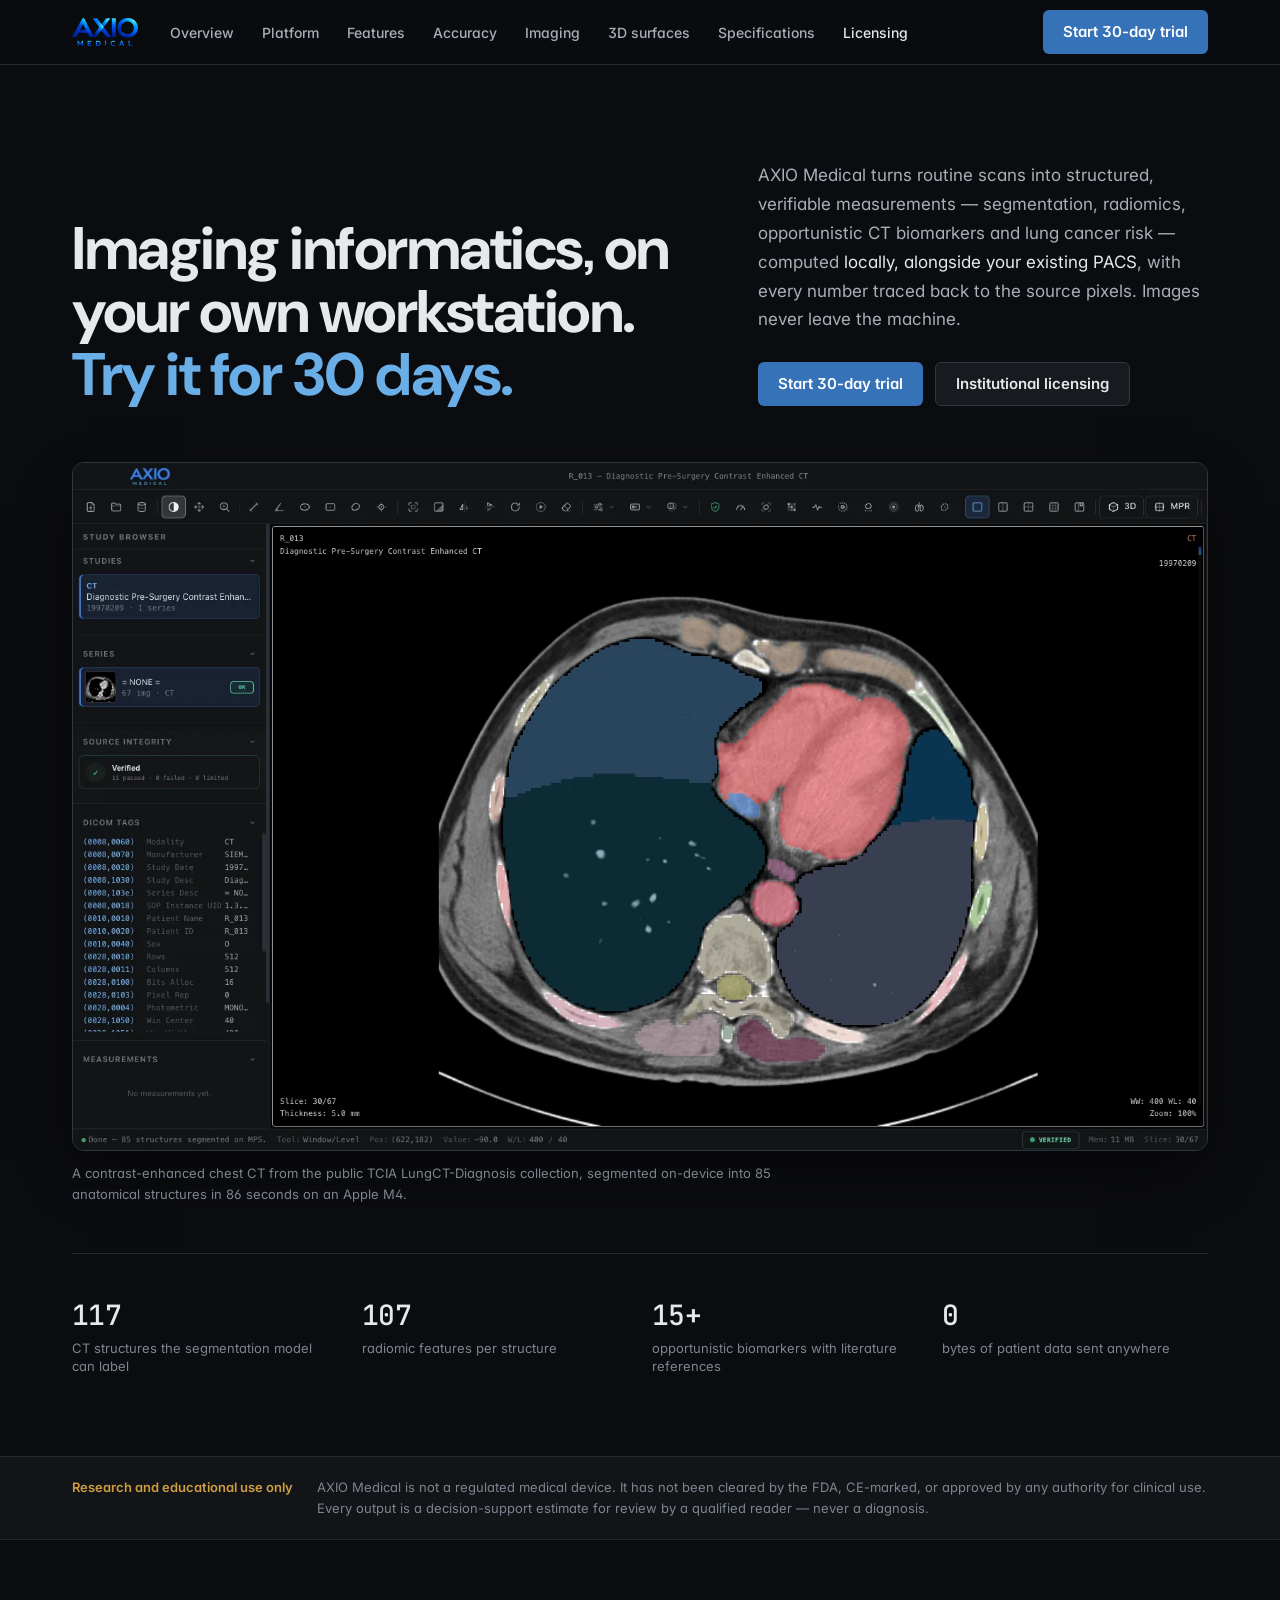
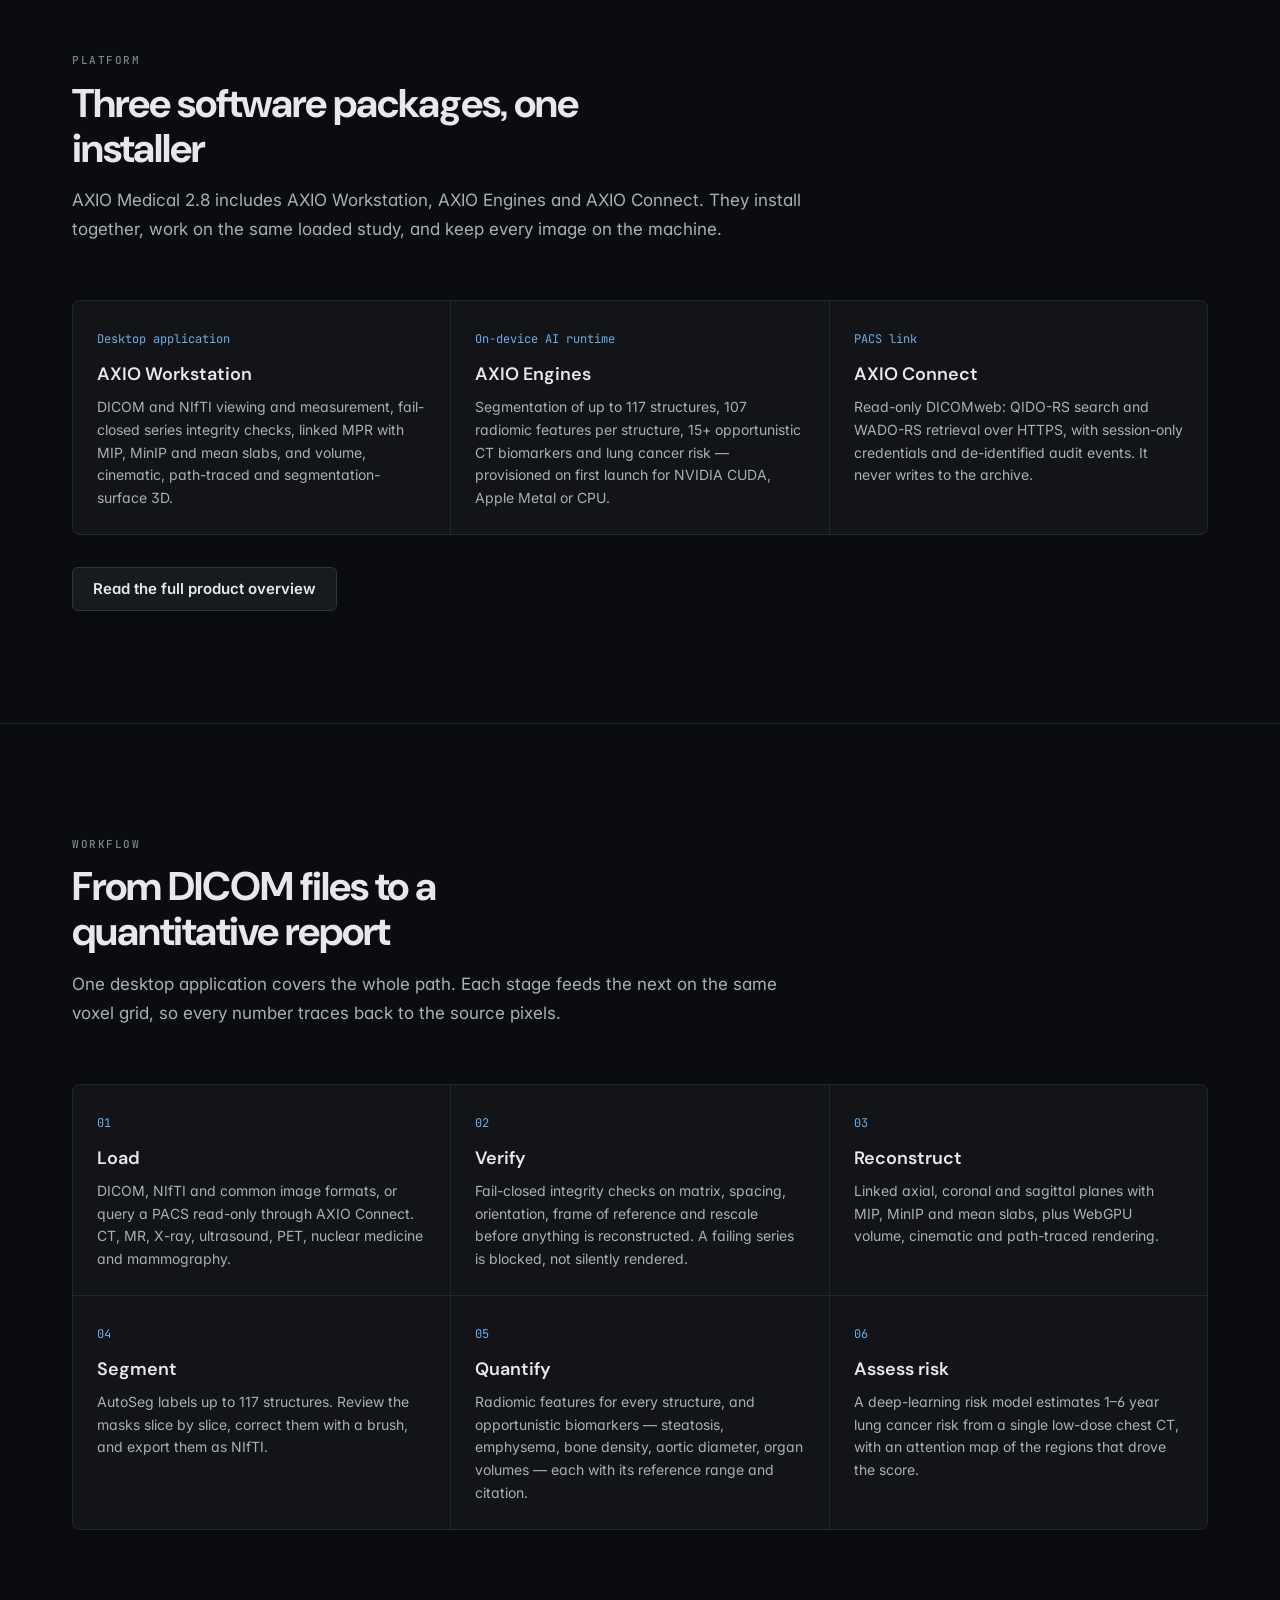
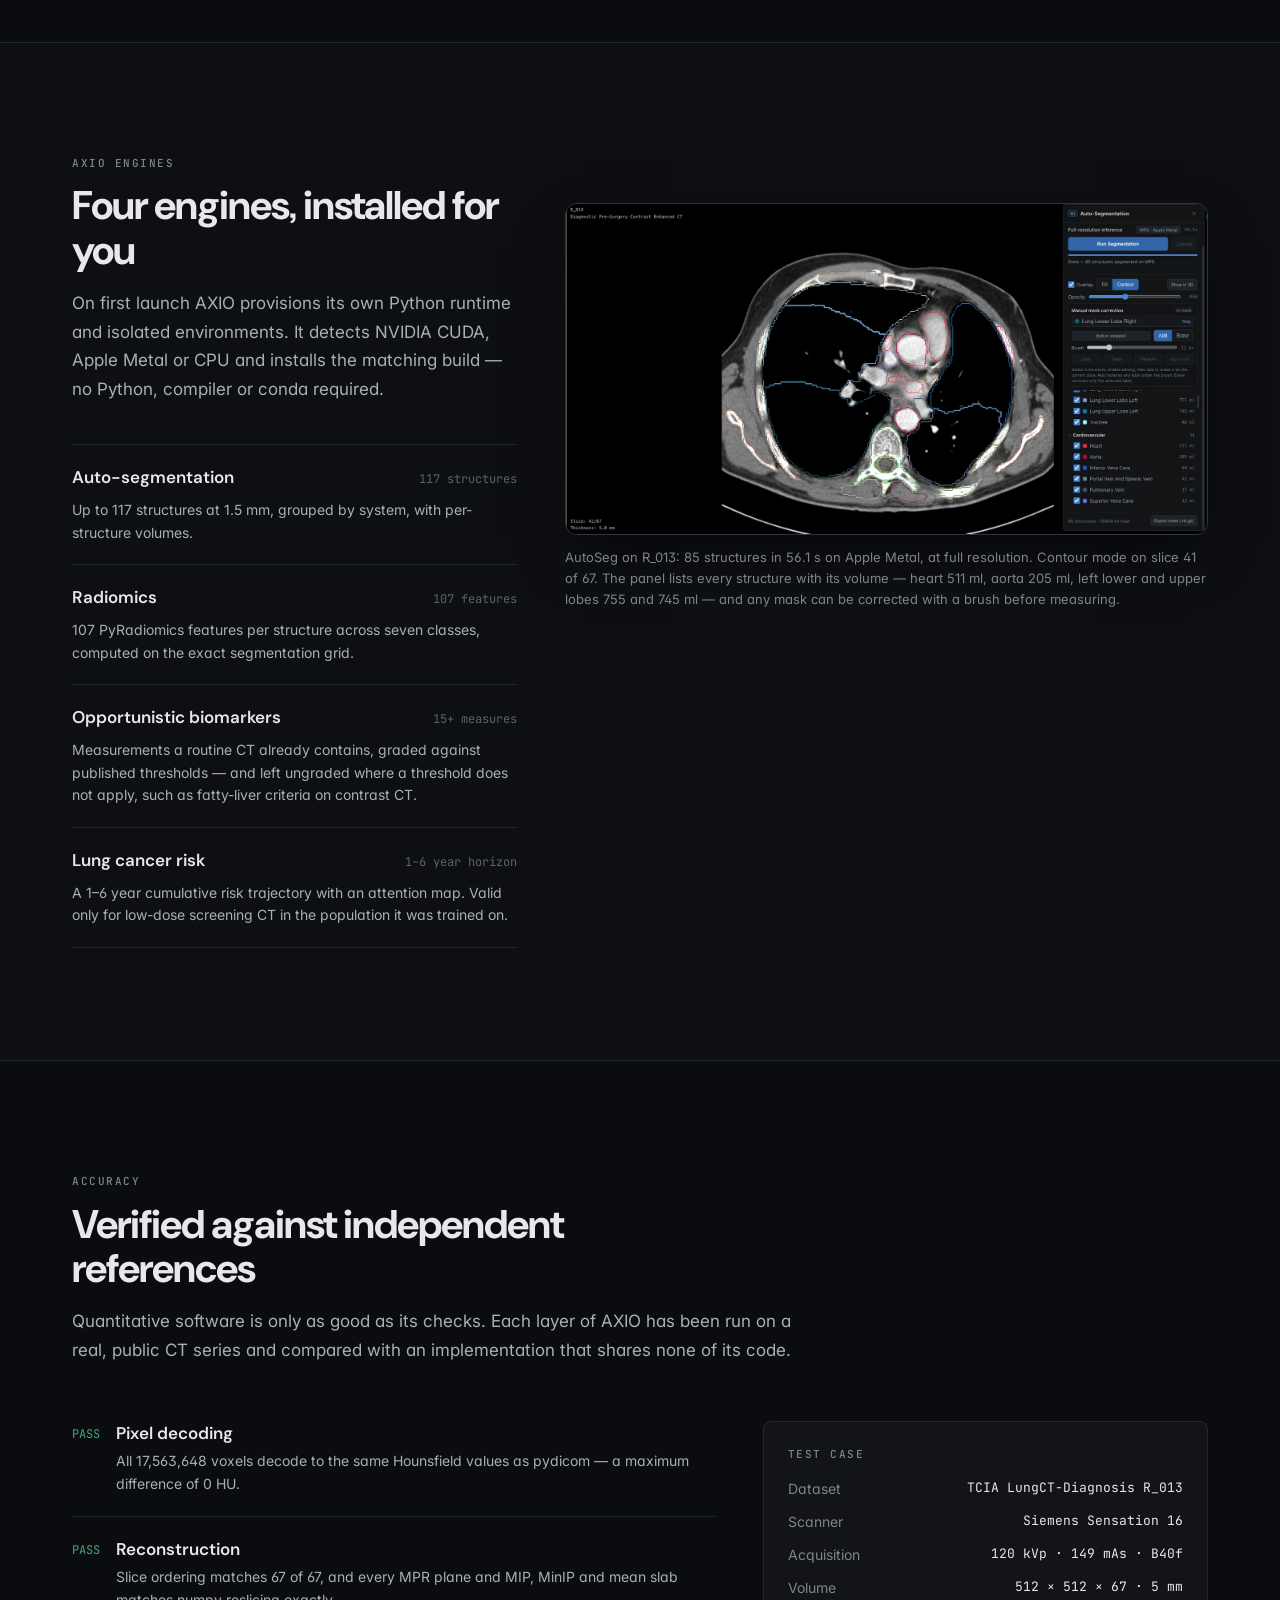
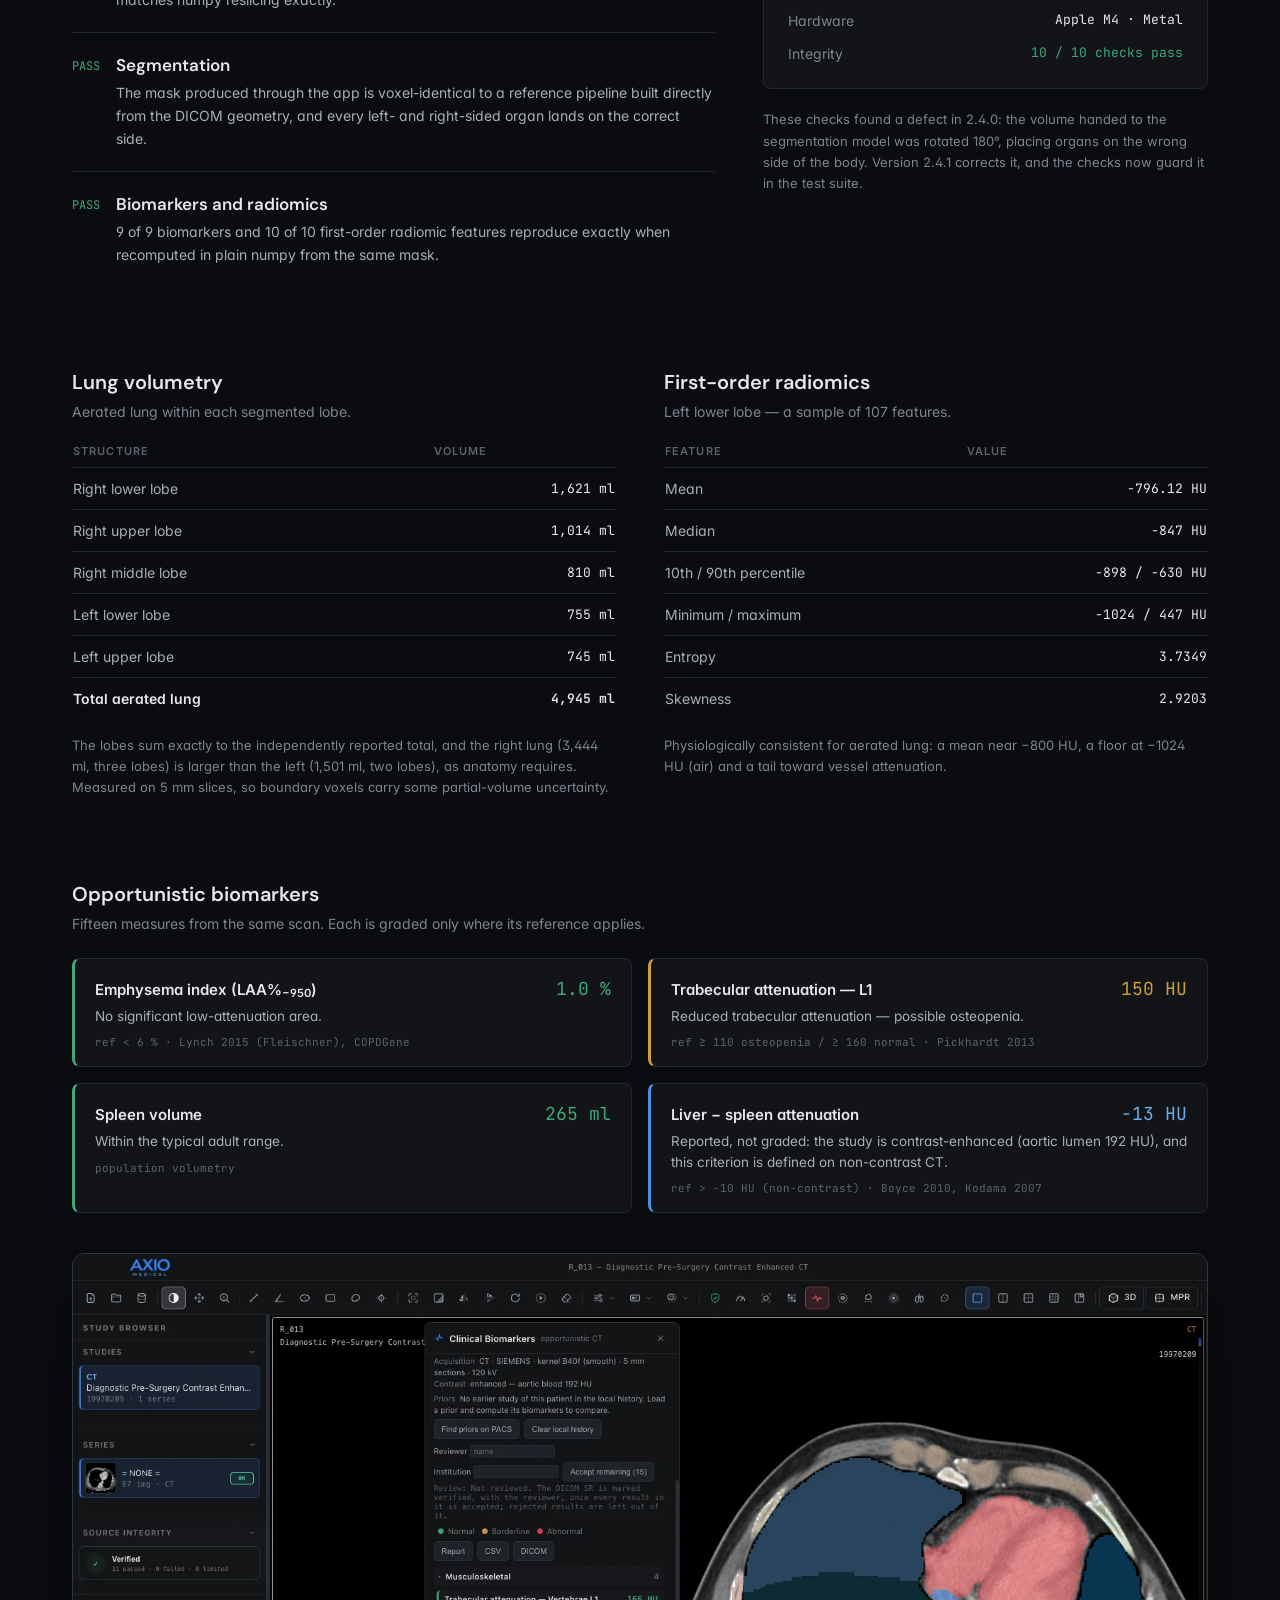
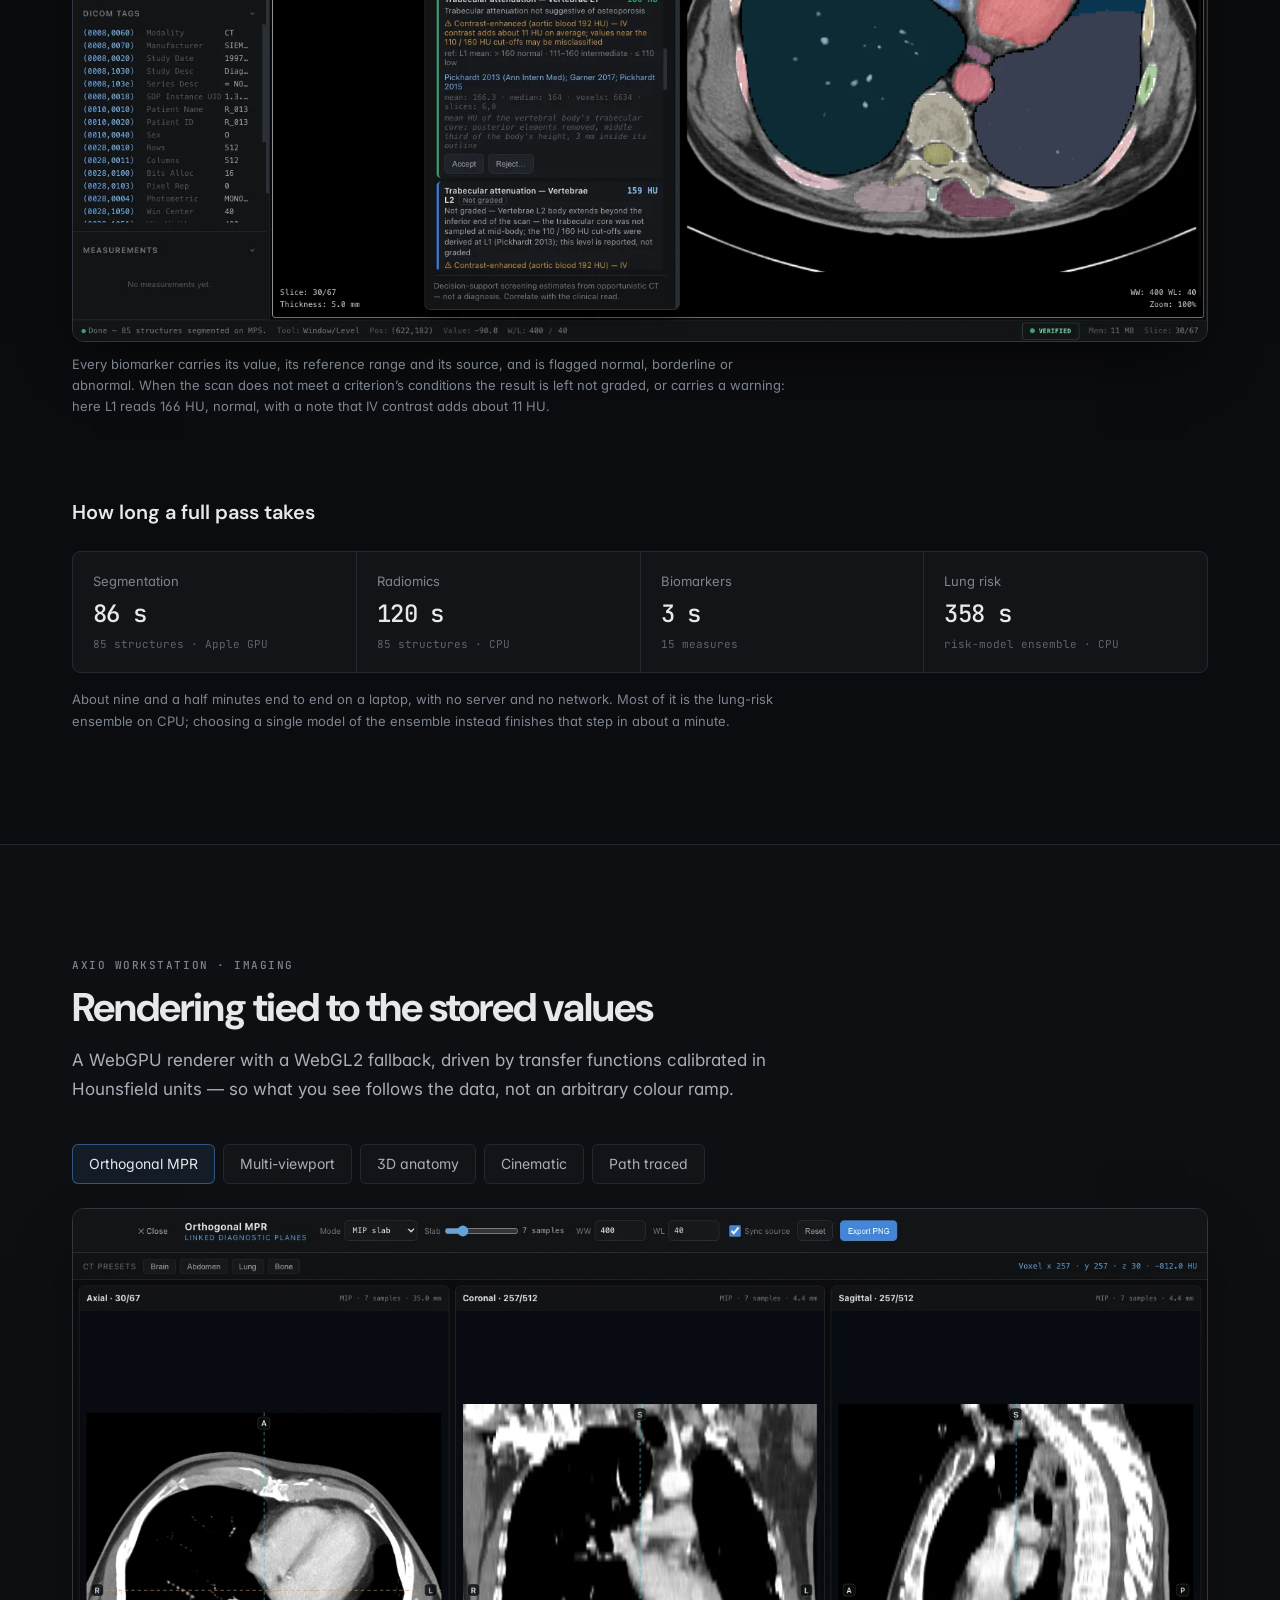
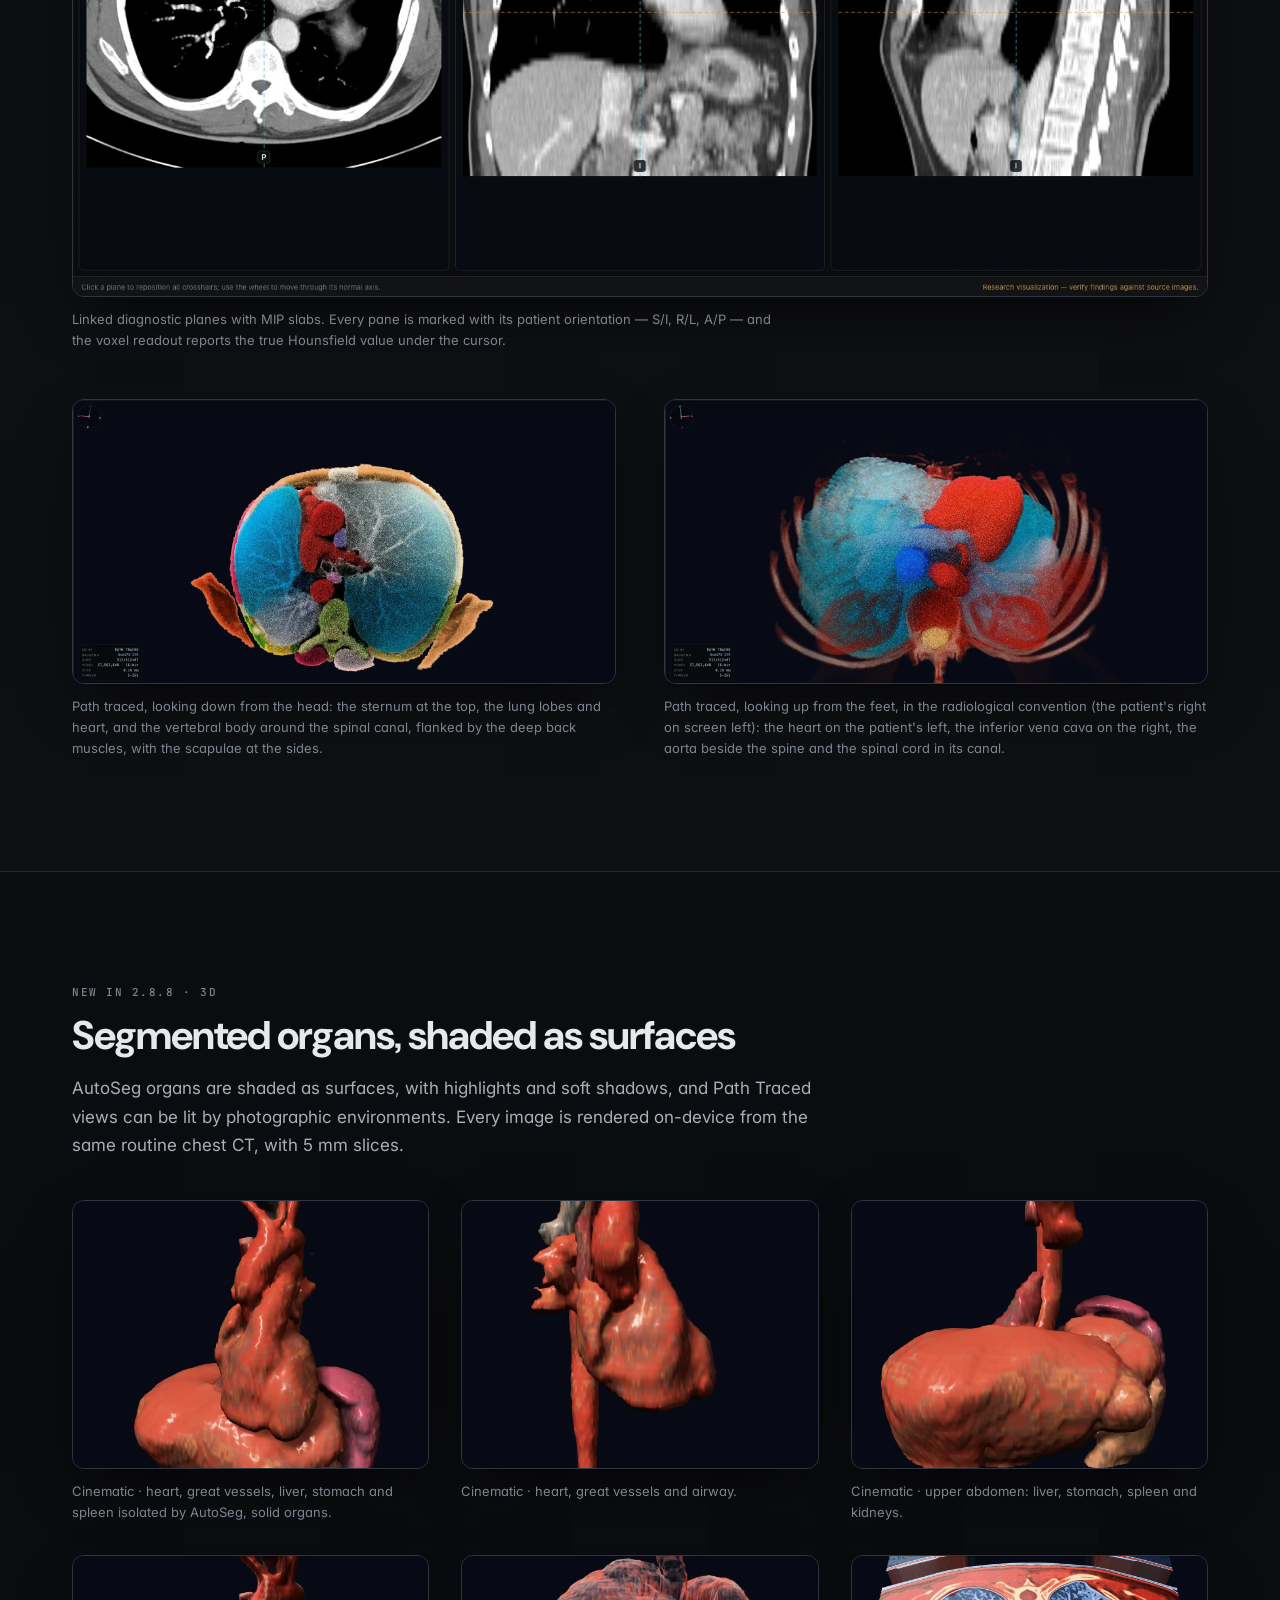
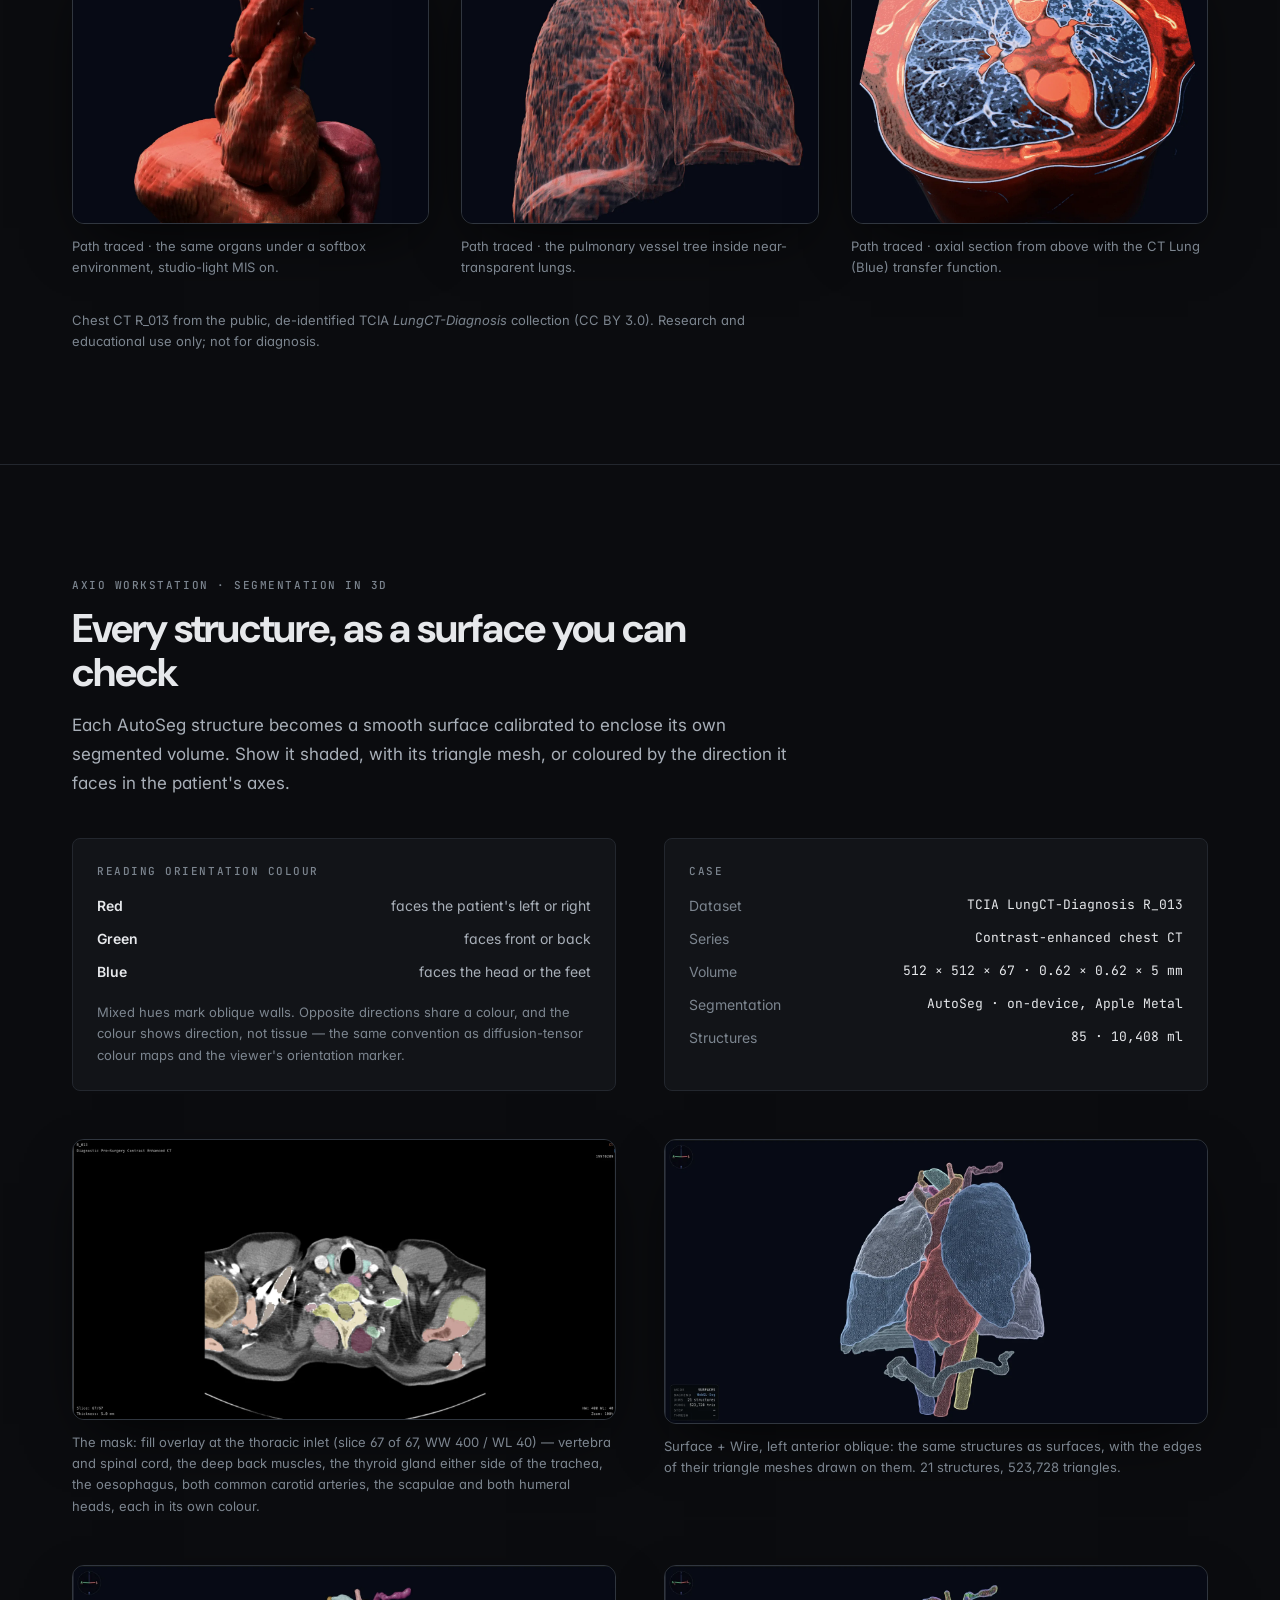
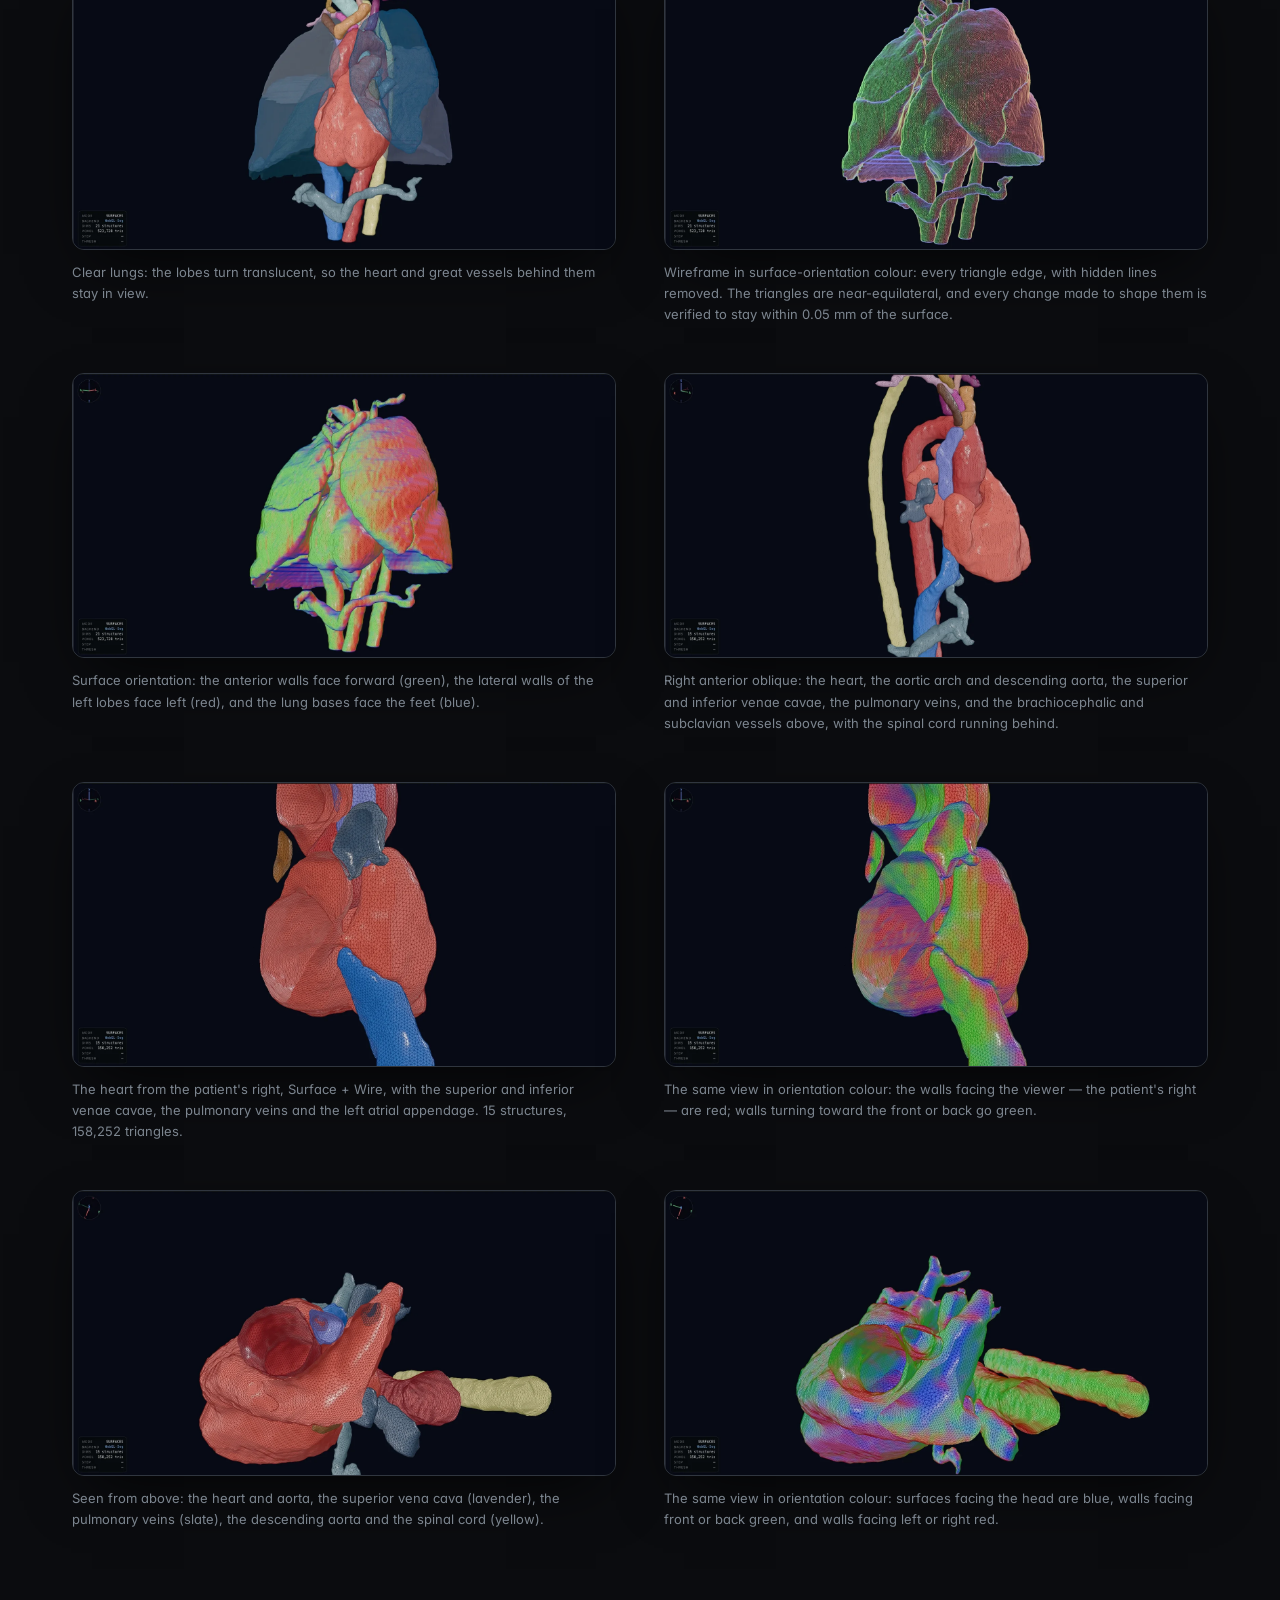
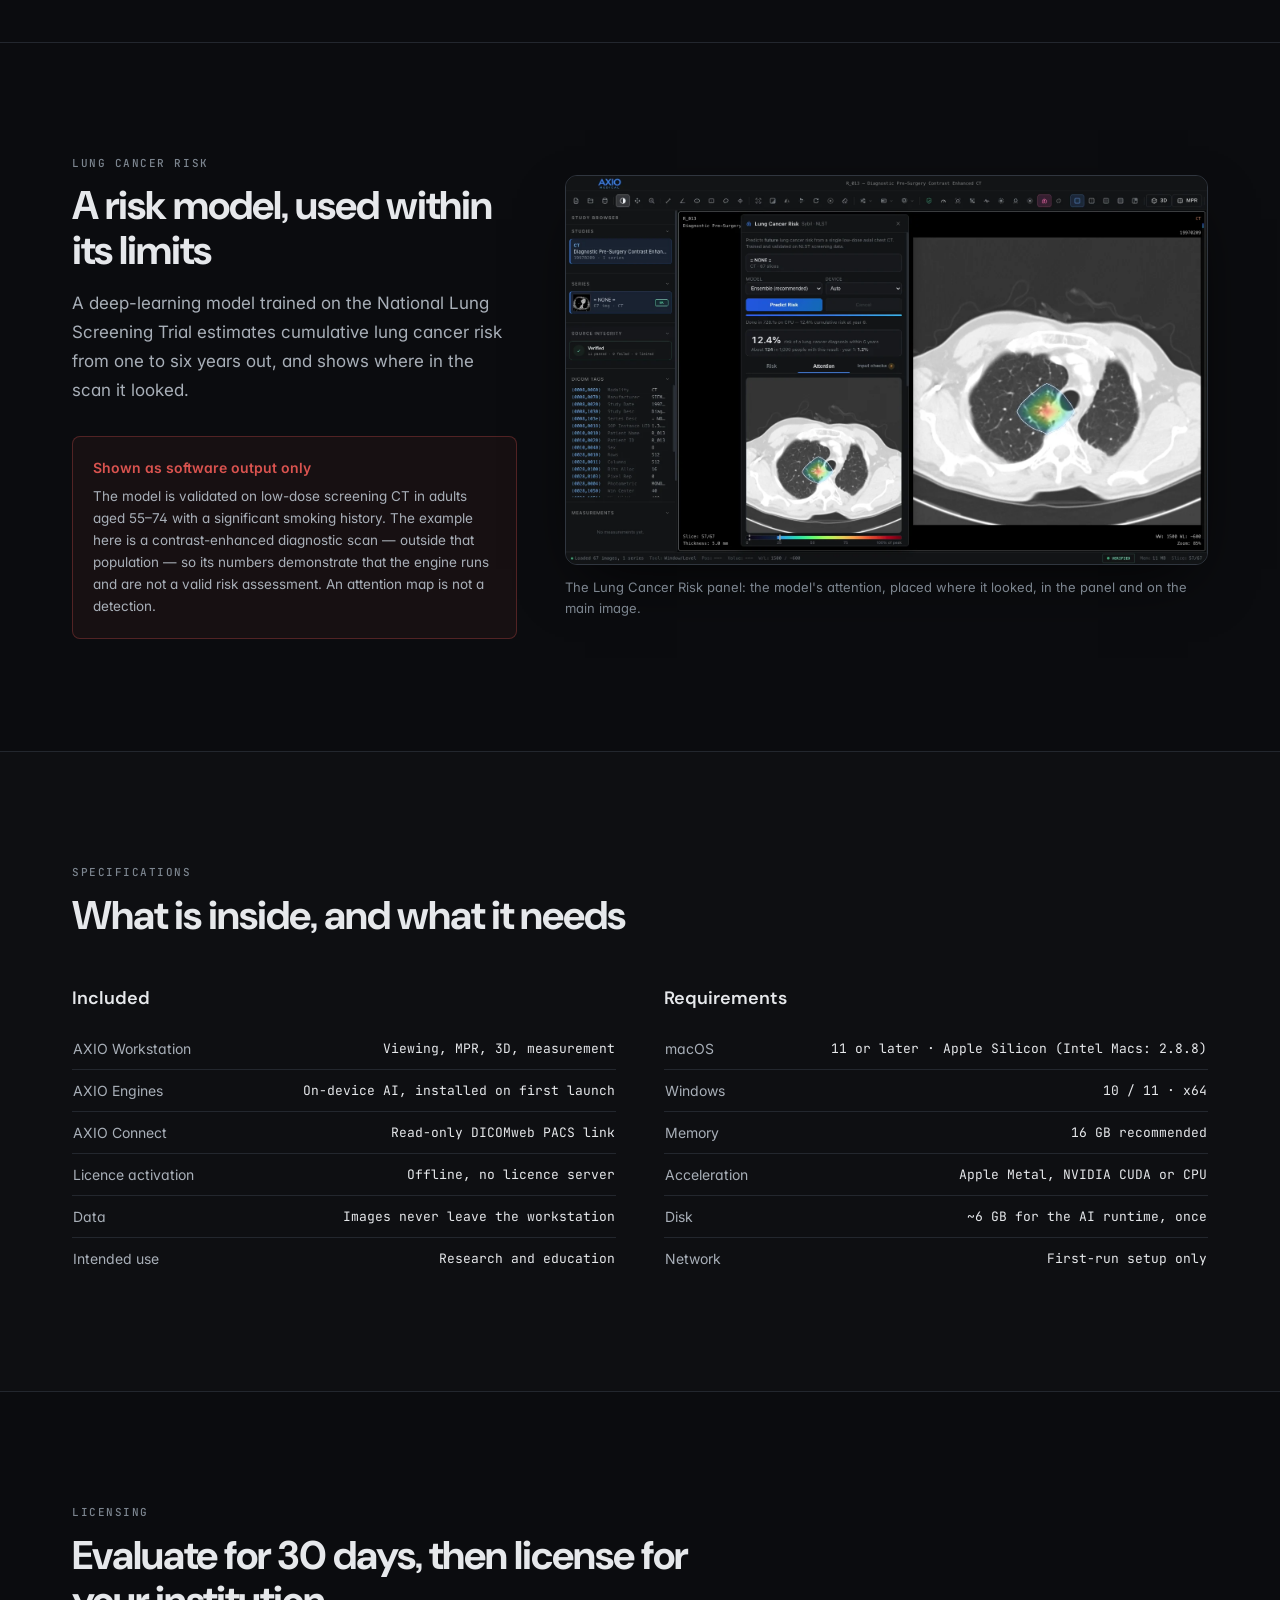
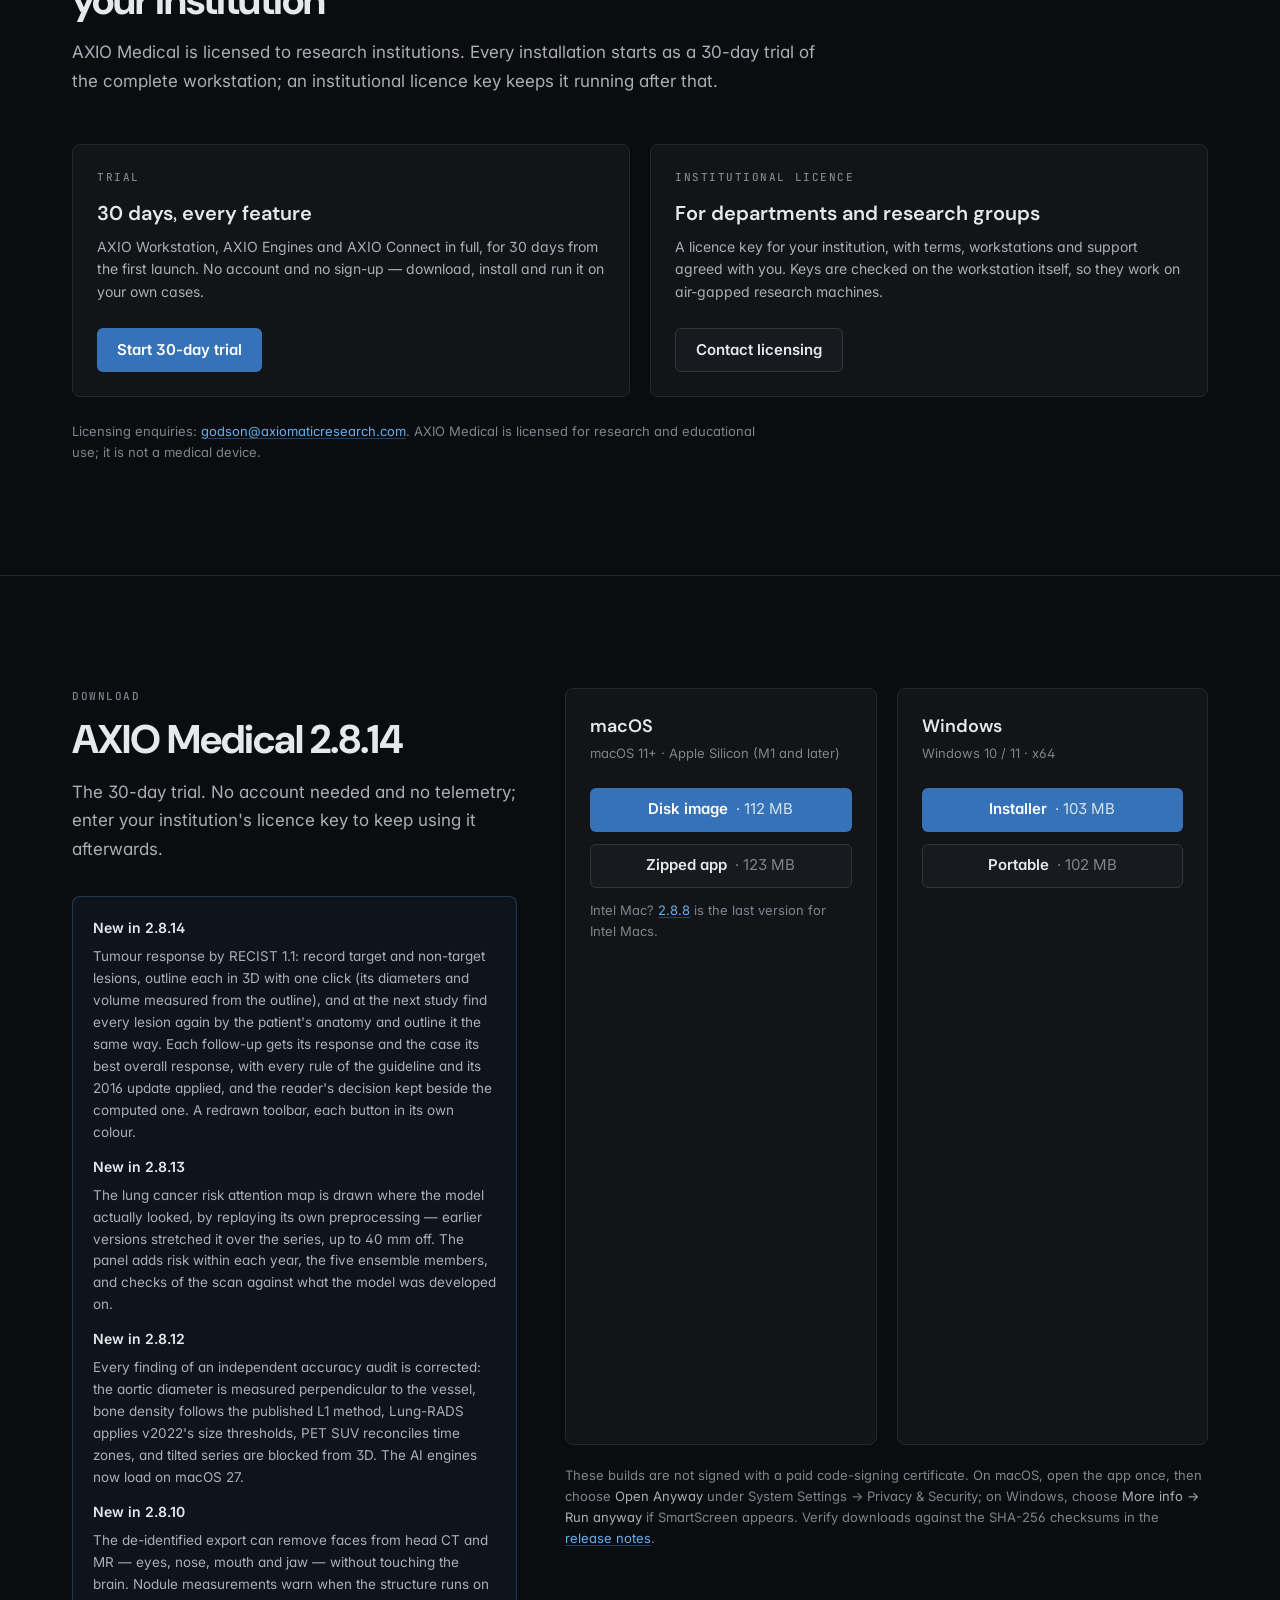
==== index.html @ 38fcab3a "Website: current 2.8.14 screenshots — overview, biomarkers, cinematic, social preview" ====
<!DOCTYPE html>
<html lang="en">
<head>
<meta charset="UTF-8">
<meta name="viewport" content="width=device-width, initial-scale=1">
<title>AXIO Medical — imaging informatics workstation</title>
<meta name="description" content="AXIO Medical is an imaging informatics workstation for research institutions: on-device segmentation of 117 structures, radiomics, opportunistic CT biomarkers and lung cancer risk, with a read-only link to your PACS. 30-day trial; institutional licensing. Runs offline on macOS and Windows.">
<meta name="theme-color" content="#0b0c0f">
<meta property="og:type" content="website">
<meta property="og:title" content="AXIO Medical — imaging informatics workstation">
<meta property="og:description" content="Routine scans turned into structured, verifiable measurements — segmentation, radiomics, opportunistic biomarkers and lung cancer risk — computed on your own workstation.">
<meta property="og:image" content="https://godsonj64.github.io/axiomedical3-releases/img/og.png">
<meta name="twitter:card" content="summary_large_image">
<link rel="icon" type="image/png" href="img/favicon.png">
<link rel="apple-touch-icon" href="img/apple-touch-icon.png">
<link rel="preconnect" href="https://fonts.googleapis.com">
<link rel="preconnect" href="https://fonts.gstatic.com" crossorigin>
<link rel="stylesheet" href="https://fonts.googleapis.com/css2?family=DM+Sans:opsz,wght@9..40,500;9..40,600;9..40,700&family=Inter:wght@400;500;600&family=JetBrains+Mono:wght@400;500&display=swap">
<link rel="stylesheet" href="assets/site.css">
</head>
<body>

<a href="#main" class="sr-only focus:not-sr-only focus:fixed focus:left-4 focus:top-4 focus:z-[100] focus:rounded-md focus:bg-accent-strong focus:px-4 focus:py-2 focus:text-white">Skip to content</a>

<!-- ───────────────────────── header ───────────────────────── -->
<header class="sticky top-0 z-50 border-b border-line bg-ground/85 backdrop-blur-md">
  <div class="wrap flex h-16 items-center gap-8">
    <a href="#top" class="shrink-0" aria-label="AXIO Medical home"><img src="img/logo.png" alt="AXIO Medical" class="h-7 w-auto" width="66" height="28"></a>
    <nav id="navLinks" aria-label="Primary"
         class="absolute left-0 right-0 top-16 hidden flex-col border-b border-line bg-panel px-6 py-2
                lg:static lg:flex lg:flex-row lg:items-center lg:gap-7 lg:border-0 lg:bg-transparent lg:p-0">
      <a class="nav-link" href="overview.html">Overview</a>
      <a class="nav-link" href="#platform">Platform</a>
      <a class="nav-link" href="#features">Features</a>
      <a class="nav-link" href="#accuracy">Accuracy</a>
      <a class="nav-link" href="#imaging">Imaging</a>
      <a class="nav-link" href="#surfaces">3D surfaces</a>
      <a class="nav-link" href="#specs">Specifications</a>
      <a class="nav-link" href="#licensing">Licensing</a>
    </nav>
    <div class="ml-auto flex items-center gap-3">
      <a href="#download" class="btn-primary hidden sm:inline-flex">Start 30-day trial</a>
      <button id="navToggle" type="button" aria-expanded="false" aria-controls="navLinks" aria-label="Open menu"
              class="inline-flex h-11 w-11 items-center justify-center rounded-md text-ink-2 hover:bg-panel-2 lg:hidden">
        <svg width="20" height="20" viewBox="0 0 20 20" fill="none" stroke="currentColor" stroke-width="1.6" aria-hidden="true"><path d="M3 6h14M3 10h14M3 14h14"/></svg>
      </button>
    </div>
  </div>
</header>

<main id="main">

<!-- ───────────────────────── hero ───────────────────────── -->
<section id="top" class="border-b border-line">
  <div class="wrap pb-16 pt-16 md:pb-20 md:pt-24">
    <div class="grid gap-10 lg:grid-cols-12 lg:items-end">
      <div class="lg:col-span-7">
        <h1 class="font-display text-[clamp(2.25rem,5.2vw,3.75rem)] font-bold leading-[1.05] tracking-tightest">
          Imaging informatics, on your own workstation.
          <span class="text-accent-tint">Try it for 30 days.</span>
        </h1>
      </div>
      <div class="lg:col-span-5">
        <p class="text-[17px] leading-[1.7] text-ink-2">
          AXIO Medical turns routine scans into structured, verifiable measurements — segmentation,
          radiomics, opportunistic CT biomarkers and lung cancer risk — computed
          <span class="text-ink-1">locally, alongside your existing PACS</span>, with every number traced
          back to the source pixels. Images never leave the machine.
        </p>
        <div class="mt-7 flex flex-wrap gap-3">
          <a href="#download" class="btn-primary">Start 30-day trial</a>
          <a href="#licensing" class="btn-secondary">Institutional licensing</a>
        </div>
      </div>
    </div>

    <figure class="mt-14">
      <div class="figure-frame">
        <img src="img/hero.webp" width="1600" height="969" fetchpriority="high"
             alt="AXIO Medical showing an axial chest CT with AI segmentation overlaid: lung lobes, heart, aorta, vertebra and ribs each in their own colour.">
      </div>
      <figcaption class="caption">A contrast-enhanced chest CT from the public TCIA LungCT-Diagnosis collection, segmented on-device into 85 anatomical structures in 86 seconds on an Apple M4.</figcaption>
    </figure>

    <dl class="mt-12 grid grid-cols-2 gap-x-6 gap-y-8 border-t border-line pt-10 md:grid-cols-4">
      <div><dt class="sr-only">Structures</dt><dd class="stat-num">117</dd><dd class="stat-label">CT structures the segmentation model can label</dd></div>
      <div><dt class="sr-only">Features</dt><dd class="stat-num">107</dd><dd class="stat-label">radiomic features per structure</dd></div>
      <div><dt class="sr-only">Biomarkers</dt><dd class="stat-num">15+</dd><dd class="stat-label">opportunistic biomarkers with literature references</dd></div>
      <div><dt class="sr-only">Offline</dt><dd class="stat-num">0</dd><dd class="stat-label">bytes of patient data sent anywhere</dd></div>
    </dl>
  </div>
</section>

<!-- ───────────────────────── safety ───────────────────────── -->
<aside class="border-b border-line bg-panel" aria-label="Intended use">
  <div class="wrap flex flex-col gap-2 py-5 md:flex-row md:items-baseline md:gap-6">
    <p class="shrink-0 text-[13px] font-semibold text-warn">Research and educational use only</p>
    <p class="text-[13px] leading-relaxed text-ink-3">AXIO Medical is not a regulated medical device. It has not been cleared by the FDA, CE-marked, or approved by any authority for clinical use. Every output is a decision-support estimate for review by a qualified reader — never a diagnosis.</p>
  </div>
</aside>

<!-- ───────────────────────── platform ───────────────────────── -->
<section id="platform" class="border-b border-line">
  <div class="wrap py-20 md:py-28">
    <p class="eyebrow">Platform</p>
    <h2 class="h-section mt-3 max-w-[22ch]">Three software packages, one installer</h2>
    <p class="lede mt-4">AXIO Medical 2.8 includes AXIO Workstation, AXIO Engines and AXIO Connect. They install together, work on the same loaded study, and keep every image on the machine.</p>

    <ol class="mt-14 grid gap-px overflow-hidden rounded-lg border border-line bg-line sm:grid-cols-2 lg:grid-cols-3">
      <li class="bg-panel p-6">
        <span class="font-mono text-[12px] text-accent-tint">Desktop application</span>
        <h3 class="mt-3 font-display text-[18px] font-semibold">AXIO Workstation</h3>
        <p class="mt-2 text-[14px] leading-relaxed text-ink-2">DICOM and NIfTI viewing and measurement, fail-closed series integrity checks, linked MPR with MIP, MinIP and mean slabs, and volume, cinematic, path-traced and segmentation-surface 3D.</p>
      </li>
      <li class="bg-panel p-6">
        <span class="font-mono text-[12px] text-accent-tint">On-device AI runtime</span>
        <h3 class="mt-3 font-display text-[18px] font-semibold">AXIO Engines</h3>
        <p class="mt-2 text-[14px] leading-relaxed text-ink-2">Segmentation of up to 117 structures, 107 radiomic features per structure, 15+ opportunistic CT biomarkers and lung cancer risk — provisioned on first launch for NVIDIA CUDA, Apple Metal or CPU.</p>
      </li>
      <li class="bg-panel p-6">
        <span class="font-mono text-[12px] text-accent-tint">PACS link</span>
        <h3 class="mt-3 font-display text-[18px] font-semibold">AXIO Connect</h3>
        <p class="mt-2 text-[14px] leading-relaxed text-ink-2">Read-only DICOMweb: QIDO-RS search and WADO-RS retrieval over HTTPS, with session-only credentials and de-identified audit events. It never writes to the archive.</p>
      </li>
    </ol>
    <p class="mt-8"><a href="overview.html" class="btn-secondary">Read the full product overview</a></p>
  </div>
</section>

<!-- ───────────────────────── workflow ───────────────────────── -->
<section id="features" class="border-b border-line">
  <div class="wrap py-20 md:py-28">
    <p class="eyebrow">Workflow</p>
    <h2 class="h-section mt-3 max-w-[20ch]">From DICOM files to a quantitative report</h2>
    <p class="lede mt-4">One desktop application covers the whole path. Each stage feeds the next on the same voxel grid, so every number traces back to the source pixels.</p>

    <ol class="mt-14 grid gap-px overflow-hidden rounded-lg border border-line bg-line sm:grid-cols-2 lg:grid-cols-3">
      <li class="bg-panel p-6">
        <span class="font-mono text-[12px] text-accent-tint">01</span>
        <h3 class="mt-3 font-display text-[18px] font-semibold">Load</h3>
        <p class="mt-2 text-[14px] leading-relaxed text-ink-2">DICOM, NIfTI and common image formats, or query a PACS read-only through AXIO Connect. CT, MR, X-ray, ultrasound, PET, nuclear medicine and mammography.</p>
      </li>
      <li class="bg-panel p-6">
        <span class="font-mono text-[12px] text-accent-tint">02</span>
        <h3 class="mt-3 font-display text-[18px] font-semibold">Verify</h3>
        <p class="mt-2 text-[14px] leading-relaxed text-ink-2">Fail-closed integrity checks on matrix, spacing, orientation, frame of reference and rescale before anything is reconstructed. A failing series is blocked, not silently rendered.</p>
      </li>
      <li class="bg-panel p-6">
        <span class="font-mono text-[12px] text-accent-tint">03</span>
        <h3 class="mt-3 font-display text-[18px] font-semibold">Reconstruct</h3>
        <p class="mt-2 text-[14px] leading-relaxed text-ink-2">Linked axial, coronal and sagittal planes with MIP, MinIP and mean slabs, plus WebGPU volume, cinematic and path-traced rendering.</p>
      </li>
      <li class="bg-panel p-6">
        <span class="font-mono text-[12px] text-accent-tint">04</span>
        <h3 class="mt-3 font-display text-[18px] font-semibold">Segment</h3>
        <p class="mt-2 text-[14px] leading-relaxed text-ink-2">AutoSeg labels up to 117 structures. Review the masks slice by slice, correct them with a brush, and export them as NIfTI.</p>
      </li>
      <li class="bg-panel p-6">
        <span class="font-mono text-[12px] text-accent-tint">05</span>
        <h3 class="mt-3 font-display text-[18px] font-semibold">Quantify</h3>
        <p class="mt-2 text-[14px] leading-relaxed text-ink-2">Radiomic features for every structure, and opportunistic biomarkers — steatosis, emphysema, bone density, aortic diameter, organ volumes — each with its reference range and citation.</p>
      </li>
      <li class="bg-panel p-6">
        <span class="font-mono text-[12px] text-accent-tint">06</span>
        <h3 class="mt-3 font-display text-[18px] font-semibold">Assess risk</h3>
        <p class="mt-2 text-[14px] leading-relaxed text-ink-2">A deep-learning risk model estimates 1–6 year lung cancer risk from a single low-dose chest CT, with an attention map of the regions that drove the score.</p>
      </li>
    </ol>
  </div>
</section>

<!-- ───────────────────────── AI engines ───────────────────────── -->
<section class="border-b border-line bg-panel/40">
  <div class="wrap py-20 md:py-28">
    <div class="grid gap-12 lg:grid-cols-12">
      <div class="lg:col-span-5">
        <p class="eyebrow">AXIO Engines</p>
        <h2 class="h-section mt-3">Four engines, installed for you</h2>
        <p class="lede mt-4">On first launch AXIO provisions its own Python runtime and isolated environments. It detects NVIDIA CUDA, Apple Metal or CPU and installs the matching build — no Python, compiler or conda required.</p>

        <dl class="mt-10 divide-y divide-line border-y border-line">
          <div class="py-5">
            <dt class="flex flex-wrap items-baseline justify-between gap-x-4 gap-y-1"><span class="font-display text-[17px] font-semibold">Auto-segmentation</span><span class="font-mono text-[12px] text-ink-4">117 structures</span></dt>
            <dd class="mt-2 text-[14px] leading-relaxed text-ink-2">Up to 117 structures at 1.5 mm, grouped by system, with per-structure volumes.</dd>
          </div>
          <div class="py-5">
            <dt class="flex flex-wrap items-baseline justify-between gap-x-4 gap-y-1"><span class="font-display text-[17px] font-semibold">Radiomics</span><span class="font-mono text-[12px] text-ink-4">107 features</span></dt>
            <dd class="mt-2 text-[14px] leading-relaxed text-ink-2">107 PyRadiomics features per structure across seven classes, computed on the exact segmentation grid.</dd>
          </div>
          <div class="py-5">
            <dt class="flex flex-wrap items-baseline justify-between gap-x-4 gap-y-1"><span class="font-display text-[17px] font-semibold">Opportunistic biomarkers</span><span class="font-mono text-[12px] text-ink-4">15+ measures</span></dt>
            <dd class="mt-2 text-[14px] leading-relaxed text-ink-2">Measurements a routine CT already contains, graded against published thresholds — and left ungraded where a threshold does not apply, such as fatty-liver criteria on contrast CT.</dd>
          </div>
          <div class="py-5">
            <dt class="flex flex-wrap items-baseline justify-between gap-x-4 gap-y-1"><span class="font-display text-[17px] font-semibold">Lung cancer risk</span><span class="font-mono text-[12px] text-ink-4">1–6 year horizon</span></dt>
            <dd class="mt-2 text-[14px] leading-relaxed text-ink-2">A 1–6 year cumulative risk trajectory with an attention map. Valid only for low-dose screening CT in the population it was trained on.</dd>
          </div>
        </dl>
      </div>

      <figure class="lg:col-span-7 lg:pt-12">
        <div class="figure-frame">
          <img src="img/seg-contours.webp" width="1600" height="825" loading="lazy"
               alt="Axial chest CT at slice 41 of 67 with AI contours around the lung lobes, heart, aorta, vertebra and ribs, beside the Auto-Segmentation panel listing structure volumes.">
        </div>
        <figcaption class="caption">AutoSeg on R_013: 85 structures in 56.1 s on Apple Metal, at full resolution. Contour mode on slice 41 of 67. The panel lists every structure with its volume — heart 511 ml, aorta 205 ml, left lower and upper lobes 755 and 745 ml — and any mask can be corrected with a brush before measuring.</figcaption>
      </figure>
    </div>
  </div>
</section>

<!-- ───────────────────────── accuracy ───────────────────────── -->
<section id="accuracy" class="border-b border-line">
  <div class="wrap py-20 md:py-28">
    <p class="eyebrow">Accuracy</p>
    <h2 class="h-section mt-3 max-w-[22ch]">Verified against independent references</h2>
    <p class="lede mt-4">Quantitative software is only as good as its checks. Each layer of AXIO has been run on a real, public CT series and compared with an implementation that shares none of its code.</p>

    <div class="mt-14 grid gap-12 lg:grid-cols-12">
      <ol class="lg:col-span-7">
        <li class="check">
          <span class="mt-1 font-mono text-[12px] text-ok">PASS</span>
          <div><h3 class="font-display text-[17px] font-semibold">Pixel decoding</h3>
          <p class="mt-1 text-[14px] leading-relaxed text-ink-2">All 17,563,648 voxels decode to the same Hounsfield values as pydicom — a maximum difference of 0 HU.</p></div>
        </li>
        <li class="check">
          <span class="mt-1 font-mono text-[12px] text-ok">PASS</span>
          <div><h3 class="font-display text-[17px] font-semibold">Reconstruction</h3>
          <p class="mt-1 text-[14px] leading-relaxed text-ink-2">Slice ordering matches 67 of 67, and every MPR plane and MIP, MinIP and mean slab matches numpy reslicing exactly.</p></div>
        </li>
        <li class="check">
          <span class="mt-1 font-mono text-[12px] text-ok">PASS</span>
          <div><h3 class="font-display text-[17px] font-semibold">Segmentation</h3>
          <p class="mt-1 text-[14px] leading-relaxed text-ink-2">The mask produced through the app is voxel-identical to a reference pipeline built directly from the DICOM geometry, and every left- and right-sided organ lands on the correct side.</p></div>
        </li>
        <li class="check">
          <span class="mt-1 font-mono text-[12px] text-ok">PASS</span>
          <div><h3 class="font-display text-[17px] font-semibold">Biomarkers and radiomics</h3>
          <p class="mt-1 text-[14px] leading-relaxed text-ink-2">9 of 9 biomarkers and 10 of 10 first-order radiomic features reproduce exactly when recomputed in plain numpy from the same mask.</p></div>
        </li>
      </ol>

      <div class="lg:col-span-5">
        <div class="card">
          <p class="eyebrow">Test case</p>
          <dl class="mt-4 space-y-3 text-[14px]">
            <div class="flex justify-between gap-4"><dt class="text-ink-3">Dataset</dt><dd class="text-right font-mono text-[13px]">TCIA LungCT-Diagnosis R_013</dd></div>
            <div class="flex justify-between gap-4"><dt class="text-ink-3">Scanner</dt><dd class="text-right font-mono text-[13px]">Siemens Sensation 16</dd></div>
            <div class="flex justify-between gap-4"><dt class="text-ink-3">Acquisition</dt><dd class="text-right font-mono text-[13px]">120 kVp · 149 mAs · B40f</dd></div>
            <div class="flex justify-between gap-4"><dt class="text-ink-3">Volume</dt><dd class="text-right font-mono text-[13px]">512 × 512 × 67 · 5 mm</dd></div>
            <div class="flex justify-between gap-4"><dt class="text-ink-3">Hardware</dt><dd class="text-right font-mono text-[13px]">Apple M4 · Metal</dd></div>
            <div class="flex justify-between gap-4"><dt class="text-ink-3">Integrity</dt><dd class="text-right font-mono text-[13px] text-ok">10 / 10 checks pass</dd></div>
          </dl>
        </div>
        <p class="fine mt-5">These checks found a defect in 2.4.0: the volume handed to the segmentation model was rotated 180°, placing organs on the wrong side of the body. Version 2.4.1 corrects it, and the checks now guard it in the test suite.</p>
      </div>
    </div>

    <div class="mt-20 grid gap-12 lg:grid-cols-2">
      <div>
        <h3 class="font-display text-[20px] font-semibold">Lung volumetry</h3>
        <p class="mt-1 text-[14px] text-ink-3">Aerated lung within each segmented lobe.</p>
        <table class="tbl mt-5">
          <thead><tr><th scope="col">Structure</th><th scope="col" class="text-right">Volume</th></tr></thead>
          <tbody>
            <tr><td>Right lower lobe</td><td>1,621 ml</td></tr>
            <tr><td>Right upper lobe</td><td>1,014 ml</td></tr>
            <tr><td>Right middle lobe</td><td>810 ml</td></tr>
            <tr><td>Left lower lobe</td><td>755 ml</td></tr>
            <tr><td>Left upper lobe</td><td>745 ml</td></tr>
            <tr class="total"><td>Total aerated lung</td><td>4,945 ml</td></tr>
          </tbody>
        </table>
        <p class="fine mt-4">The lobes sum exactly to the independently reported total, and the right lung (3,444 ml, three lobes) is larger than the left (1,501 ml, two lobes), as anatomy requires. Measured on 5 mm slices, so boundary voxels carry some partial-volume uncertainty.</p>
      </div>
      <div>
        <h3 class="font-display text-[20px] font-semibold">First-order radiomics</h3>
        <p class="mt-1 text-[14px] text-ink-3">Left lower lobe — a sample of 107 features.</p>
        <table class="tbl mt-5">
          <thead><tr><th scope="col">Feature</th><th scope="col" class="text-right">Value</th></tr></thead>
          <tbody>
            <tr><td>Mean</td><td>−796.12 HU</td></tr>
            <tr><td>Median</td><td>−847 HU</td></tr>
            <tr><td>10th / 90th percentile</td><td>−898 / −630 HU</td></tr>
            <tr><td>Minimum / maximum</td><td>−1024 / 447 HU</td></tr>
            <tr><td>Entropy</td><td>3.7349</td></tr>
            <tr><td>Skewness</td><td>2.9203</td></tr>
          </tbody>
        </table>
        <p class="fine mt-4">Physiologically consistent for aerated lung: a mean near −800 HU, a floor at −1024 HU (air) and a tail toward vessel attenuation.</p>
      </div>
    </div>

    <div class="mt-20">
      <h3 class="font-display text-[20px] font-semibold">Opportunistic biomarkers</h3>
      <p class="mt-1 text-[14px] text-ink-3">Fifteen measures from the same scan. Each is graded only where its reference applies.</p>
      <div class="mt-6 grid gap-4 md:grid-cols-2">
        <div class="metric border-l-ok">
          <div class="flex items-baseline justify-between gap-4"><h4 class="text-[15px] font-semibold">Emphysema index (LAA%<sub>−950</sub>)</h4><span class="font-mono text-[18px] text-ok">1.0 %</span></div>
          <p class="mt-1 text-[13.5px] text-ink-2">No significant low-attenuation area.</p>
          <p class="mt-2 font-mono text-[11px] text-ink-4">ref &lt; 6 % · Lynch 2015 (Fleischner), COPDGene</p>
        </div>
        <div class="metric border-l-warn">
          <div class="flex items-baseline justify-between gap-4"><h4 class="text-[15px] font-semibold">Trabecular attenuation — L1</h4><span class="font-mono text-[18px] text-warn">150 HU</span></div>
          <p class="mt-1 text-[13.5px] text-ink-2">Reduced trabecular attenuation — possible osteopenia.</p>
          <p class="mt-2 font-mono text-[11px] text-ink-4">ref ≥ 110 osteopenia / ≥ 160 normal · Pickhardt 2013</p>
        </div>
        <div class="metric border-l-ok">
          <div class="flex items-baseline justify-between gap-4"><h4 class="text-[15px] font-semibold">Spleen volume</h4><span class="font-mono text-[18px] text-ok">265 ml</span></div>
          <p class="mt-1 text-[13.5px] text-ink-2">Within the typical adult range.</p>
          <p class="mt-2 font-mono text-[11px] text-ink-4">population volumetry</p>
        </div>
        <div class="metric border-l-accent">
          <div class="flex items-baseline justify-between gap-4"><h4 class="text-[15px] font-semibold">Liver − spleen attenuation</h4><span class="font-mono text-[18px] text-accent-tint">−13 HU</span></div>
          <p class="mt-1 text-[13.5px] text-ink-2">Reported, not graded: the study is contrast-enhanced (aortic lumen 192 HU), and this criterion is defined on non-contrast CT.</p>
          <p class="mt-2 font-mono text-[11px] text-ink-4">ref &gt; −10 HU (non-contrast) · Boyce 2010, Kodama 2007</p>
        </div>
      </div>

      <figure class="mt-10">
        <div class="figure-frame">
          <img src="img/biomarkers.webp" width="1600" height="969" loading="lazy"
               alt="The Clinical Biomarkers panel: the acquisition and contrast checks, the review controls, and L1 trabecular attenuation of 166 HU flagged normal, with its reference range, its sources and a contrast warning.">
        </div>
        <figcaption class="caption">Every biomarker carries its value, its reference range and its source, and is flagged normal, borderline or abnormal. When the scan does not meet a criterion’s conditions the result is left not graded, or carries a warning: here L1 reads 166 HU, normal, with a note that IV contrast adds about 11 HU.</figcaption>
      </figure>
    </div>

    <div class="mt-20">
      <h3 class="font-display text-[20px] font-semibold">How long a full pass takes</h3>
      <dl class="mt-6 grid gap-px overflow-hidden rounded-lg border border-line bg-line sm:grid-cols-2 lg:grid-cols-4">
        <div class="bg-panel p-5"><dt class="text-[13px] text-ink-3">Segmentation</dt><dd class="stat-num mt-1 text-[24px]">86 s</dd><dd class="mt-1 font-mono text-[11px] text-ink-4">85 structures · Apple GPU</dd></div>
        <div class="bg-panel p-5"><dt class="text-[13px] text-ink-3">Radiomics</dt><dd class="stat-num mt-1 text-[24px]">120 s</dd><dd class="mt-1 font-mono text-[11px] text-ink-4">85 structures · CPU</dd></div>
        <div class="bg-panel p-5"><dt class="text-[13px] text-ink-3">Biomarkers</dt><dd class="stat-num mt-1 text-[24px]">3 s</dd><dd class="mt-1 font-mono text-[11px] text-ink-4">15 measures</dd></div>
        <div class="bg-panel p-5"><dt class="text-[13px] text-ink-3">Lung risk</dt><dd class="stat-num mt-1 text-[24px]">358 s</dd><dd class="mt-1 font-mono text-[11px] text-ink-4">risk-model ensemble · CPU</dd></div>
      </dl>
      <p class="fine mt-4">About nine and a half minutes end to end on a laptop, with no server and no network. Most of it is the lung-risk ensemble on CPU; choosing a single model of the ensemble instead finishes that step in about a minute.</p>
    </div>
  </div>
</section>

<!-- ───────────────────────── imaging ───────────────────────── -->
<section id="imaging" class="border-b border-line bg-panel/40">
  <div class="wrap py-20 md:py-28">
    <p class="eyebrow">AXIO Workstation · Imaging</p>
    <h2 class="h-section mt-3 max-w-[22ch]">Rendering tied to the stored values</h2>
    <p class="lede mt-4">A WebGPU renderer with a WebGL2 fallback, driven by transfer functions calibrated in Hounsfield units — so what you see follows the data, not an arbitrary colour ramp.</p>

    <div class="mt-10 flex flex-wrap gap-2" role="tablist" aria-label="Rendering modes">
      <button type="button" role="tab" id="t-mpr"   aria-controls="p-mpr"   aria-selected="true"  class="tab">Orthogonal MPR</button>
      <button type="button" role="tab" id="t-views" aria-controls="p-views" aria-selected="false" class="tab" tabindex="-1">Multi-viewport</button>
      <button type="button" role="tab" id="t-seg3d" aria-controls="p-seg3d" aria-selected="false" class="tab" tabindex="-1">3D anatomy</button>
      <button type="button" role="tab" id="t-cine"  aria-controls="p-cine"  aria-selected="false" class="tab" tabindex="-1">Cinematic</button>
      <button type="button" role="tab" id="t-pt"    aria-controls="p-pt"    aria-selected="false" class="tab" tabindex="-1">Path traced</button>
    </div>

    <div class="mt-6">
      <figure role="tabpanel" id="p-mpr" aria-labelledby="t-mpr">
        <div class="figure-frame"><img src="img/mpr.webp" width="1600" height="969" loading="lazy" alt="Linked axial, coronal and sagittal views of the chest CT with MIP slabs, each pane marked with patient orientation letters."></div>
        <figcaption class="caption">Linked diagnostic planes with MIP slabs. Every pane is marked with its patient orientation — S/I, R/L, A/P — and the voxel readout reports the true Hounsfield value under the cursor.</figcaption>
      </figure>
      <figure role="tabpanel" id="p-views" aria-labelledby="t-views" hidden>
        <div class="figure-frame"><img src="img/viewports.webp" width="1600" height="823" loading="lazy" alt="Four viewports of the same chest CT: AI contours on a soft-tissue window, a colour map of the shoulder girdle, a lung window, and the upper abdomen."></div>
        <figcaption class="caption">Four viewports on one series: AI contours on a soft-tissue window (slice 41, WW 400 / WL 40), a colour map of the shoulder girdle (slice 61), the lung window (slice 31, WW 1786 / WL −228) and the upper abdomen with liver, kidneys and stomach (slice 1, WW 400 / WL 40).</figcaption>
      </figure>
      <figure role="tabpanel" id="p-seg3d" aria-labelledby="t-seg3d" hidden>
        <div class="figure-frame"><img src="img/surf-lao-labels.webp" width="1600" height="836" loading="lazy" alt="Surfaces of the five lung lobes, trachea, heart, great vessels, portal and splenic vein and spinal cord, seen from the left anterior oblique."></div>
        <figcaption class="caption">21 AutoSeg structures as surfaces, left anterior oblique, in the colours of the 2D overlay: five lung lobes, the trachea, the heart and great vessels, the portal and splenic vein, and the spinal cord. Each surface is calibrated to enclose its structure's voxel volume.</figcaption>
      </figure>
      <figure role="tabpanel" id="p-cine" aria-labelledby="t-cine" hidden>
        <div class="figure-frame"><img src="img/cinematic.webp" width="1600" height="969" loading="lazy" alt="Cinematic volume rendering of the chest from the front: ribs, sternum and clavicles over the heart and liver, each segmented structure in its anatomical colour."></div>
        <figcaption class="caption">Cinematic rendering on WebGPU after AutoSeg: volumetric scattering, ambient occlusion and subsurface scattering, with each segmented structure in its anatomical reference colour while opacity and shading follow Hounsfield units. Blood &amp; Bone preset; the 67 slices are interpolated to 335.</figcaption>
      </figure>
      <figure role="tabpanel" id="p-pt" aria-labelledby="t-pt" hidden>
        <div class="figure-frame"><img src="img/pt-anterior.webp" width="1600" height="836" loading="lazy" alt="Path-traced anterior view of the chest with the heart and aorta in red, the inferior vena cava in blue and the lung lobes in shades of blue."></div>
        <figcaption class="caption">Unbiased volumetric path tracing after AutoSeg, anterior view. Each segmented structure takes its overlay colour — heart and aorta red, inferior vena cava blue, lung lobes in shades of blue — while unsegmented tissue such as the ribs keeps the transfer-function colour. Quality 200%, a 0.16 mm step.</figcaption>
      </figure>
    </div>

    <div class="mt-12 grid gap-12 lg:grid-cols-2">
        <figure>
          <div class="figure-frame"><img src="img/pt-cranial.webp" width="1600" height="836" loading="lazy" alt="Path-traced view down the thorax from the head: sternum, lung lobes, heart, vertebra with spinal canal, back muscles and scapulae."></div>
          <figcaption class="caption">Path traced, looking down from the head: the sternum at the top, the lung lobes and heart, and the vertebral body around the spinal canal, flanked by the deep back muscles, with the scapulae at the sides.</figcaption>
        </figure>
        <figure>
          <div class="figure-frame"><img src="img/pt-caudal.webp" width="1600" height="836" loading="lazy" alt="Path-traced view up the thorax from the feet: ribs, heart, inferior vena cava, aorta beside the spine and the spinal cord."></div>
          <figcaption class="caption">Path traced, looking up from the feet, in the radiological convention (the patient's right on screen left): the heart on the patient's left, the inferior vena cava on the right, the aorta beside the spine and the spinal cord in its canal.</figcaption>
        </figure>
    </div>
  </div>
</section>

<!-- ───────────────────────── 2.8.8 gallery ───────────────────────── -->
<section id="gallery" class="border-b border-line">
  <div class="wrap py-20 md:py-28">
    <p class="eyebrow">New in 2.8.8 · 3D</p>
    <h2 class="h-section mt-3">Segmented organs, shaded as surfaces</h2>
    <p class="lede mt-4">AutoSeg organs are shaded as surfaces, with highlights and soft shadows, and Path Traced views can be lit by photographic environments. Every image is rendered on-device from the same routine chest CT, with 5&nbsp;mm slices.</p>
    <div class="mt-10 grid gap-8 sm:grid-cols-2 lg:grid-cols-3">
      <figure>
        <div class="figure-frame"><img src="img/g288-organs-cine.webp" width="1200" height="900" loading="lazy" alt="Cinematic rendering of the heart, great vessels, liver, stomach and spleen isolated by AutoSeg, with glossy shaded surfaces."></div>
        <figcaption class="caption">Cinematic · heart, great vessels, liver, stomach and spleen isolated by AutoSeg, solid organs.</figcaption>
      </figure>
      <figure>
        <div class="figure-frame"><img src="img/g288-heart-cine.webp" width="1200" height="900" loading="lazy" alt="Cinematic rendering of the heart, aorta, venae cavae and airway, seen from the right anterior oblique."></div>
        <figcaption class="caption">Cinematic · heart, great vessels and airway.</figcaption>
      </figure>
      <figure>
        <div class="figure-frame"><img src="img/g288-abdomen-cine.webp" width="1200" height="900" loading="lazy" alt="Cinematic rendering of the liver, stomach, spleen and kidneys with the aorta above."></div>
        <figcaption class="caption">Cinematic · upper abdomen: liver, stomach, spleen and kidneys.</figcaption>
      </figure>
      <figure>
        <div class="figure-frame"><img src="img/g288-organs-pt.webp" width="1200" height="900" loading="lazy" alt="Path-traced rendering of the heart, great vessels and upper abdominal organs under a softbox environment."></div>
        <figcaption class="caption">Path traced · the same organs under a softbox environment, studio-light MIS on.</figcaption>
      </figure>
      <figure>
        <div class="figure-frame"><img src="img/g288-lung-vessels.webp" width="1200" height="900" loading="lazy" alt="Path-traced rendering of the lungs with near-transparent parenchyma, showing the pulmonary vessel tree."></div>
        <figcaption class="caption">Path traced · the pulmonary vessel tree inside near-transparent lungs.</figcaption>
      </figure>
      <figure>
        <div class="figure-frame"><img src="img/g288-axial.webp" width="1200" height="900" loading="lazy" alt="Path-traced axial section of the chest seen from above, lung parenchyma in blue and vessels and heart in red."></div>
        <figcaption class="caption">Path traced · axial section from above with the CT Lung (Blue) transfer function.</figcaption>
      </figure>
    </div>
    <p class="fine mt-8">Chest CT R_013 from the public, de-identified TCIA <em>LungCT-Diagnosis</em> collection (CC BY 3.0). Research and educational use only; not for diagnosis.</p>
  </div>
</section>

<!-- ───────────────────────── segmentation in 3D ───────────────────────── -->
<section id="surfaces" class="border-b border-line">
  <div class="wrap py-20 md:py-28">
    <p class="eyebrow">AXIO Workstation · Segmentation in 3D</p>
    <h2 class="h-section mt-3 max-w-[22ch]">Every structure, as a surface you can check</h2>
    <p class="lede mt-4">Each AutoSeg structure becomes a smooth surface calibrated to enclose its own segmented volume. Show it shaded, with its triangle mesh, or coloured by the direction it faces in the patient's axes.</p>

    <div class="mt-10 grid gap-12 lg:grid-cols-2">
      <div class="card">
        <p class="eyebrow">Reading orientation colour</p>
        <dl class="mt-4 space-y-3 text-[14px]">
          <div class="flex justify-between gap-4"><dt class="font-semibold text-ink-1">Red</dt><dd class="text-right text-ink-2">faces the patient's left or right</dd></div>
          <div class="flex justify-between gap-4"><dt class="font-semibold text-ink-1">Green</dt><dd class="text-right text-ink-2">faces front or back</dd></div>
          <div class="flex justify-between gap-4"><dt class="font-semibold text-ink-1">Blue</dt><dd class="text-right text-ink-2">faces the head or the feet</dd></div>
        </dl>
        <p class="fine mt-5">Mixed hues mark oblique walls. Opposite directions share a colour, and the colour shows direction, not tissue — the same convention as diffusion-tensor colour maps and the viewer's orientation marker.</p>
      </div>
      <div class="card">
        <p class="eyebrow">Case</p>
        <dl class="mt-4 space-y-3 text-[14px]">
          <div class="flex justify-between gap-4"><dt class="text-ink-3">Dataset</dt><dd class="text-right font-mono text-[13px]">TCIA LungCT-Diagnosis R_013</dd></div>
          <div class="flex justify-between gap-4"><dt class="text-ink-3">Series</dt><dd class="text-right font-mono text-[13px]">Contrast-enhanced chest CT</dd></div>
          <div class="flex justify-between gap-4"><dt class="text-ink-3">Volume</dt><dd class="text-right font-mono text-[13px]">512 × 512 × 67 · 0.62 × 0.62 × 5 mm</dd></div>
          <div class="flex justify-between gap-4"><dt class="text-ink-3">Segmentation</dt><dd class="text-right font-mono text-[13px]">AutoSeg · on-device, Apple Metal</dd></div>
          <div class="flex justify-between gap-4"><dt class="text-ink-3">Structures</dt><dd class="text-right font-mono text-[13px]">85 · 10,408 ml</dd></div>
        </dl>
      </div>
    </div>

    <div class="mt-12 grid gap-12 lg:grid-cols-2">
        <figure>
          <div class="figure-frame"><img src="img/seg-fill.webp" width="1600" height="825" loading="lazy" alt="Axial CT at the thoracic inlet with AI segmentation filled in colour: vertebra, spinal cord, back muscles, thyroid gland, oesophagus, carotid arteries, scapulae and humeral heads."></div>
          <figcaption class="caption">The mask: fill overlay at the thoracic inlet (slice 67 of 67, WW 400 / WL 40) — vertebra and spinal cord, the deep back muscles, the thyroid gland either side of the trachea, the oesophagus, both common carotid arteries, the scapulae and both humeral heads, each in its own colour.</figcaption>
        </figure>
        <figure>
          <div class="figure-frame"><img src="img/surf-lao-overlay.webp" width="1600" height="836" loading="lazy" alt="Surfaces of the lung lobes, heart, great vessels and spinal cord with their triangle mesh edges drawn on them, left anterior oblique."></div>
          <figcaption class="caption">Surface + Wire, left anterior oblique: the same structures as surfaces, with the edges of their triangle meshes drawn on them. 21 structures, 523,728 triangles.</figcaption>
        </figure>
        <figure>
          <div class="figure-frame"><img src="img/surf-lao-clear.webp" width="1600" height="836" loading="lazy" alt="The same view with translucent lung lobes, showing the heart and great vessels behind them."></div>
          <figcaption class="caption">Clear lungs: the lobes turn translucent, so the heart and great vessels behind them stay in view.</figcaption>
        </figure>
        <figure>
          <div class="figure-frame"><img src="img/surf-lao-wire-orient.webp" width="1600" height="836" loading="lazy" alt="Wireframe of the lung lobes and mediastinal structures, coloured by surface orientation."></div>
          <figcaption class="caption">Wireframe in surface-orientation colour: every triangle edge, with hidden lines removed. The triangles are near-equilateral, and every change made to shape them is verified to stay within 0.05 mm of the surface.</figcaption>
        </figure>
        <figure>
          <div class="figure-frame"><img src="img/surf-lao-orient.webp" width="1600" height="836" loading="lazy" alt="Shaded surfaces of the lung lobes and mediastinum coloured by orientation: anterior walls green, lateral walls red, the lung bases blue."></div>
          <figcaption class="caption">Surface orientation: the anterior walls face forward (green), the lateral walls of the left lobes face left (red), and the lung bases face the feet (blue).</figcaption>
        </figure>
        <figure>
          <div class="figure-frame"><img src="img/surf-rao-labels.webp" width="1600" height="836" loading="lazy" alt="Heart, aortic arch, descending aorta, venae cavae, pulmonary veins, brachiocephalic and subclavian vessels and the spinal cord, right anterior oblique."></div>
          <figcaption class="caption">Right anterior oblique: the heart, the aortic arch and descending aorta, the superior and inferior venae cavae, the pulmonary veins, and the brachiocephalic and subclavian vessels above, with the spinal cord running behind.</figcaption>
        </figure>
        <figure>
          <div class="figure-frame"><img src="img/surf-heart-right-labels.webp" width="1600" height="836" loading="lazy" alt="The heart from the patient's right with the superior and inferior venae cavae, pulmonary veins and left atrial appendage, triangle mesh overlaid."></div>
          <figcaption class="caption">The heart from the patient's right, Surface + Wire, with the superior and inferior venae cavae, the pulmonary veins and the left atrial appendage. 15 structures, 158,252 triangles.</figcaption>
        </figure>
        <figure>
          <div class="figure-frame"><img src="img/surf-heart-right-orient.webp" width="1600" height="836" loading="lazy" alt="The same view of the heart in orientation colour: walls facing right are red, anterior and posterior walls green."></div>
          <figcaption class="caption">The same view in orientation colour: the walls facing the viewer — the patient's right — are red; walls turning toward the front or back go green.</figcaption>
        </figure>
        <figure>
          <div class="figure-frame"><img src="img/surf-heart-top-labels.webp" width="1600" height="836" loading="lazy" alt="The heart and great vessels seen from above, with the superior vena cava, pulmonary veins, descending aorta and spinal cord."></div>
          <figcaption class="caption">Seen from above: the heart and aorta, the superior vena cava (lavender), the pulmonary veins (slate), the descending aorta and the spinal cord (yellow).</figcaption>
        </figure>
        <figure>
          <div class="figure-frame"><img src="img/surf-heart-top-orient.webp" width="1600" height="836" loading="lazy" alt="The same view from above in orientation colour."></div>
          <figcaption class="caption">The same view in orientation colour: surfaces facing the head are blue, walls facing front or back green, and walls facing left or right red.</figcaption>
        </figure>
    </div>
  </div>
</section>

<!-- ───────────────────────── lung risk ───────────────────────── -->
<section class="border-b border-line">
  <div class="wrap py-20 md:py-28">
    <div class="grid gap-12 lg:grid-cols-12 lg:items-center">
      <div class="lg:col-span-5">
        <p class="eyebrow">Lung cancer risk</p>
        <h2 class="h-section mt-3">A risk model, used within its limits</h2>
        <p class="lede mt-4">A deep-learning model trained on the National Lung Screening Trial estimates cumulative lung cancer risk from one to six years out, and shows where in the scan it looked.</p>
        <div class="mt-8 rounded-lg border border-bad/30 bg-bad/[0.06] p-5">
          <p class="text-[14px] font-semibold text-bad">Shown as software output only</p>
          <p class="mt-2 text-[13.5px] leading-relaxed text-ink-2">The model is validated on low-dose screening CT in adults aged 55–74 with a significant smoking history. The example here is a contrast-enhanced diagnostic scan — outside that population — so its numbers demonstrate that the engine runs and are not a valid risk assessment. An attention map is not a detection.</p>
        </div>
      </div>
      <figure class="lg:col-span-7">
        <div class="figure-frame"><img src="img/lungrisk.webp" width="1600" height="969" loading="lazy" alt="The Lung Cancer Risk panel: the model's attention in a colour scale over a chest CT slice, with the same map on the main image and the six-year risk."></div>
        <figcaption class="caption">The Lung Cancer Risk panel: the model's attention, placed where it looked, in the panel and on the main image.</figcaption>
      </figure>
    </div>
  </div>
</section>

<!-- ───────────────────────── specs ───────────────────────── -->
<section id="specs" class="border-b border-line bg-panel/40">
  <div class="wrap py-20 md:py-28">
    <p class="eyebrow">Specifications</p>
    <h2 class="h-section mt-3">What is inside, and what it needs</h2>
    <div class="mt-12 grid gap-12 lg:grid-cols-2">
      <div>
        <h3 class="font-display text-[18px] font-semibold">Included</h3>
        <table class="tbl mt-4"><tbody>
          <tr><td>AXIO Workstation</td><td>Viewing, MPR, 3D, measurement</td></tr>
          <tr><td>AXIO Engines</td><td>On-device AI, installed on first launch</td></tr>
          <tr><td>AXIO Connect</td><td>Read-only DICOMweb PACS link</td></tr>
          <tr><td>Licence activation</td><td>Offline, no licence server</td></tr>
          <tr><td>Data</td><td>Images never leave the workstation</td></tr>
          <tr><td>Intended use</td><td>Research and education</td></tr>
        </tbody></table>
      </div>
      <div>
        <h3 class="font-display text-[18px] font-semibold">Requirements</h3>
        <table class="tbl mt-4"><tbody>
          <tr><td>macOS</td><td>11 or later · Apple Silicon (Intel Macs: 2.8.8)</td></tr>
          <tr><td>Windows</td><td>10 / 11 · x64</td></tr>
          <tr><td>Memory</td><td>16 GB recommended</td></tr>
          <tr><td>Acceleration</td><td>Apple Metal, NVIDIA CUDA or CPU</td></tr>
          <tr><td>Disk</td><td>~6 GB for the AI runtime, once</td></tr>
          <tr><td>Network</td><td>First-run setup only</td></tr>
        </tbody></table>
      </div>
    </div>
  </div>
</section>

<!-- ───────────────────────── licensing ───────────────────────── -->
<section id="licensing" class="border-b border-line">
  <div class="wrap py-20 md:py-28">
    <p class="eyebrow">Licensing</p>
    <h2 class="h-section mt-3 max-w-[22ch]">Evaluate for 30 days, then license for your institution</h2>
    <p class="lede mt-4">AXIO Medical is licensed to research institutions. Every installation starts as a 30-day trial of the complete workstation; an institutional licence key keeps it running after that.</p>

    <div class="mt-12 grid gap-5 sm:grid-cols-2">
      <div class="card flex flex-col">
        <p class="eyebrow">Trial</p>
        <h3 class="mt-3 font-display text-[20px] font-semibold">30 days, every feature</h3>
        <p class="mt-2 text-[14px] leading-relaxed text-ink-2">AXIO Workstation, AXIO Engines and AXIO Connect in full, for 30 days from the first launch. No account and no sign-up — download, install and run it on your own cases.</p>
        <div class="mt-6"><a href="#download" class="btn-primary">Start 30-day trial</a></div>
      </div>
      <div class="card flex flex-col">
        <p class="eyebrow">Institutional licence</p>
        <h3 class="mt-3 font-display text-[20px] font-semibold">For departments and research groups</h3>
        <p class="mt-2 text-[14px] leading-relaxed text-ink-2">A licence key for your institution, with terms, workstations and support agreed with you. Keys are checked on the workstation itself, so they work on air-gapped research machines.</p>
        <div class="mt-6"><a href="mailto:godson@axiomaticresearch.com?subject=AXIO%20Medical%20institutional%20licence" class="btn-secondary">Contact licensing</a></div>
      </div>
    </div>
    <p class="fine mt-6">Licensing enquiries: <a class="text-accent-tint underline decoration-accent/40 underline-offset-2 hover:decoration-accent" href="mailto:godson@axiomaticresearch.com?subject=AXIO%20Medical%20institutional%20licence">godson@axiomaticresearch.com</a>. AXIO Medical is licensed for research and educational use; it is not a medical device.</p>
  </div>
</section>

<!-- ───────────────────────── download ───────────────────────── -->
<section id="download">
  <div class="wrap py-20 md:py-28">
    <div class="grid gap-12 lg:grid-cols-12">
      <div class="lg:col-span-5">
        <p class="eyebrow">Download</p>
        <h2 class="h-section mt-3">AXIO Medical 2.8.14</h2>
        <p class="lede mt-4">The 30-day trial. No account needed and no telemetry; enter your institution's licence key to keep using it afterwards.</p>
        <div class="mt-8 rounded-lg border border-accent/30 bg-accent/[0.06] p-5">
          <p class="text-[14px] font-semibold text-ink-1">New in 2.8.14</p>
          <p class="mt-2 text-[13.5px] leading-relaxed text-ink-2">Tumour response by RECIST 1.1: record target and non-target lesions, outline each in 3D with one click (its diameters and volume measured from the outline), and at the next study find every lesion again by the patient's anatomy and outline it the same way. Each follow-up gets its response and the case its best overall response, with every rule of the guideline and its 2016 update applied, and the reader's decision kept beside the computed one. A redrawn toolbar, each button in its own colour.</p>
          <p class="mt-3 text-[14px] font-semibold text-ink-1">New in 2.8.13</p>
          <p class="mt-2 text-[13.5px] leading-relaxed text-ink-2">The lung cancer risk attention map is drawn where the model actually looked, by replaying its own preprocessing — earlier versions stretched it over the series, up to 40 mm off. The panel adds risk within each year, the five ensemble members, and checks of the scan against what the model was developed on.</p>
          <p class="mt-3 text-[14px] font-semibold text-ink-1">New in 2.8.12</p>
          <p class="mt-2 text-[13.5px] leading-relaxed text-ink-2">Every finding of an independent accuracy audit is corrected: the aortic diameter is measured perpendicular to the vessel, bone density follows the published L1 method, Lung-RADS applies v2022's size thresholds, PET SUV reconciles time zones, and tilted series are blocked from 3D. The AI engines now load on macOS 27.</p>
          <p class="mt-3 text-[14px] font-semibold text-ink-1">New in 2.8.10</p>
          <p class="mt-2 text-[13.5px] leading-relaxed text-ink-2">The de-identified export can remove faces from head CT and MR — eyes, nose, mouth and jaw — without touching the brain. Nodule measurements warn when the structure runs on as a vessel, and you can set a nodule's Lung-RADS category yourself.</p>
          <p class="mt-3 text-[14px] font-semibold text-ink-1">New in 2.8.9</p>
          <p class="mt-2 text-[13.5px] leading-relaxed text-ink-2">Every biomarker is checked against how the scan was acquired before it is graded, and compared with the patient's earlier studies. Export results to PACS as DICOM SEG and SR, read lung screening CTs with Lung-RADS v2022 and optional nodule detection, measure PET lesions (SUVpeak, tumour volume, TLG) and whole-slice body composition at L3, save viewing layouts per study type, and export de-identified DICOM.</p>
          <p class="mt-3 text-[14px] font-semibold text-ink-1">New in 2.8</p>
          <p class="mt-2 text-[13.5px] leading-relaxed text-ink-2">Cinematic 3D with soft studio lighting, gloss only where the scan has a real boundary, and clip planes that show the CT on the cut face. Smooth 3D navigation, MR and PET volumes in 3D, and measurements validated against an independent reference on public clinical series.</p>
        </div>
      </div>
      <div class="grid gap-5 sm:grid-cols-2 lg:col-span-7">
        <div class="card flex flex-col">
          <h3 class="font-display text-[18px] font-semibold">macOS</h3>
          <p class="mt-1 text-[13px] text-ink-3">macOS 11+ · Apple Silicon (M1 and later)</p>
          <div class="mt-6 flex flex-col gap-3">
            <a class="btn-primary" href="https://github.com/godsonj64/axiomedical3-releases/releases/download/v2.8.14/AXIO.Medical-2.8.14-arm64.dmg">Disk image <span class="font-normal opacity-80">· 112 MB</span></a>
            <a class="btn-secondary" href="https://github.com/godsonj64/axiomedical3-releases/releases/download/v2.8.14/AXIO.Medical-2.8.14-arm64-mac.zip">Zipped app <span class="font-normal text-ink-3">· 123 MB</span></a>
          </div>
          <p class="fine mt-3">Intel Mac? <a class="text-accent-tint underline decoration-accent/40 underline-offset-2 hover:decoration-accent" href="https://github.com/godsonj64/axiomedical3-releases/releases/tag/v2.8.8">2.8.8</a> is the last version for Intel Macs.</p>
        </div>
        <div class="card flex flex-col">
          <h3 class="font-display text-[18px] font-semibold">Windows</h3>
          <p class="mt-1 text-[13px] text-ink-3">Windows 10 / 11 · x64</p>
          <div class="mt-6 flex flex-col gap-3">
            <a class="btn-primary" href="https://github.com/godsonj64/axiomedical3-releases/releases/download/v2.8.14/AXIO.Medical.Setup.2.8.14.exe">Installer <span class="font-normal opacity-80">· 103 MB</span></a>
            <a class="btn-secondary" href="https://github.com/godsonj64/axiomedical3-releases/releases/download/v2.8.14/AXIO.Medical.2.8.14.exe">Portable <span class="font-normal text-ink-3">· 102 MB</span></a>
          </div>
        </div>
        <div class="sm:col-span-2">
          <p class="fine">These builds are not signed with a paid code-signing certificate. On macOS, open the app once, then choose <span class="text-ink-2">Open Anyway</span> under System Settings → Privacy &amp; Security; on Windows, choose <span class="text-ink-2">More info → Run anyway</span> if SmartScreen appears. Verify downloads against the SHA-256 checksums in the <a class="text-accent-tint underline decoration-accent/40 underline-offset-2 hover:decoration-accent" href="https://github.com/godsonj64/axiomedical3-releases/releases/tag/v2.8.14">release notes</a>.</p>
        </div>
      </div>
    </div>
  </div>
</section>

</main>

<footer class="border-t border-line bg-panel">
  <div class="wrap grid gap-10 py-12 md:grid-cols-12">
    <div class="md:col-span-5">
      <img src="img/logo.png" alt="AXIO Medical" class="h-7 w-auto" width="66" height="28">
      <p class="fine mt-4">Developed by <span class="text-ink-2">Godson Johnson</span> · Axiomatic Research · <span data-year>2026</span>.<br>AXIO Medical is licensed software. Licensing: <a class="text-accent-tint underline decoration-accent/40 underline-offset-2 hover:decoration-accent" href="mailto:godson@axiomaticresearch.com?subject=AXIO%20Medical%20institutional%20licence">godson@axiomaticresearch.com</a></p>
    </div>
    <div class="md:col-span-7">
      <p class="fine">Imaging shown is from the public, de-identified TCIA <em>LungCT-Diagnosis</em> collection.</p>
      <p class="mt-4 text-[12px] leading-relaxed text-ink-4">Not cleared by the FDA, CE-marked, or approved by any regulatory authority for clinical use. All quantitative outputs are exploratory and must be interpreted by qualified researchers. Not for primary diagnosis or clinical decision-making.</p>
    </div>
  </div>
</footer>

<div id="lightbox" hidden class="fixed inset-0 z-[200] flex cursor-zoom-out items-center justify-center bg-ground/95 p-6 md:p-10" role="dialog" aria-modal="true" aria-label="Enlarged screenshot">
  <button id="lbClose" type="button" aria-label="Close" class="absolute right-4 top-4 inline-flex h-11 w-11 items-center justify-center rounded-md text-ink-2 hover:bg-panel-2 hover:text-ink-1">
    <svg width="18" height="18" viewBox="0 0 18 18" fill="none" stroke="currentColor" stroke-width="1.6" aria-hidden="true"><path d="M4 4l10 10M14 4L4 14"/></svg>
  </button>
  <img id="lbImg" alt="" class="max-h-full max-w-full rounded-lg border border-line-strong">
</div>

<script src="assets/app.js" defer></script>
</body>
</html>
---- assets/site.css ----
*,:after,:before{--tw-border-spacing-x:0;--tw-border-spacing-y:0;--tw-translate-x:0;--tw-translate-y:0;--tw-rotate:0;--tw-skew-x:0;--tw-skew-y:0;--tw-scale-x:1;--tw-scale-y:1;--tw-pan-x: ;--tw-pan-y: ;--tw-pinch-zoom: ;--tw-scroll-snap-strictness:proximity;--tw-gradient-from-position: ;--tw-gradient-via-position: ;--tw-gradient-to-position: ;--tw-ordinal: ;--tw-slashed-zero: ;--tw-numeric-figure: ;--tw-numeric-spacing: ;--tw-numeric-fraction: ;--tw-ring-inset: ;--tw-ring-offset-width:0px;--tw-ring-offset-color:#fff;--tw-ring-color:rgba(59,130,246,.5);--tw-ring-offset-shadow:0 0 #0000;--tw-ring-shadow:0 0 #0000;--tw-shadow:0 0 #0000;--tw-shadow-colored:0 0 #0000;--tw-blur: ;--tw-brightness: ;--tw-contrast: ;--tw-grayscale: ;--tw-hue-rotate: ;--tw-invert: ;--tw-saturate: ;--tw-sepia: ;--tw-drop-shadow: ;--tw-backdrop-blur: ;--tw-backdrop-brightness: ;--tw-backdrop-contrast: ;--tw-backdrop-grayscale: ;--tw-backdrop-hue-rotate: ;--tw-backdrop-invert: ;--tw-backdrop-opacity: ;--tw-backdrop-saturate: ;--tw-backdrop-sepia: ;--tw-contain-size: ;--tw-contain-layout: ;--tw-contain-paint: ;--tw-contain-style: }::backdrop{--tw-border-spacing-x:0;--tw-border-spacing-y:0;--tw-translate-x:0;--tw-translate-y:0;--tw-rotate:0;--tw-skew-x:0;--tw-skew-y:0;--tw-scale-x:1;--tw-scale-y:1;--tw-pan-x: ;--tw-pan-y: ;--tw-pinch-zoom: ;--tw-scroll-snap-strictness:proximity;--tw-gradient-from-position: ;--tw-gradient-via-position: ;--tw-gradient-to-position: ;--tw-ordinal: ;--tw-slashed-zero: ;--tw-numeric-figure: ;--tw-numeric-spacing: ;--tw-numeric-fraction: ;--tw-ring-inset: ;--tw-ring-offset-width:0px;--tw-ring-offset-color:#fff;--tw-ring-color:rgba(59,130,246,.5);--tw-ring-offset-shadow:0 0 #0000;--tw-ring-shadow:0 0 #0000;--tw-shadow:0 0 #0000;--tw-shadow-colored:0 0 #0000;--tw-blur: ;--tw-brightness: ;--tw-contrast: ;--tw-grayscale: ;--tw-hue-rotate: ;--tw-invert: ;--tw-saturate: ;--tw-sepia: ;--tw-drop-shadow: ;--tw-backdrop-blur: ;--tw-backdrop-brightness: ;--tw-backdrop-contrast: ;--tw-backdrop-grayscale: ;--tw-backdrop-hue-rotate: ;--tw-backdrop-invert: ;--tw-backdrop-opacity: ;--tw-backdrop-saturate: ;--tw-backdrop-sepia: ;--tw-contain-size: ;--tw-contain-layout: ;--tw-contain-paint: ;--tw-contain-style: }/*! tailwindcss v3.4.17 | MIT License | https://tailwindcss.com*/*,:after,:before{box-sizing:border-box;border:0 solid #e5e7eb}:after,:before{--tw-content:""}:host,html{line-height:1.5;-webkit-text-size-adjust:100%;-moz-tab-size:4;-o-tab-size:4;tab-size:4;font-family:Inter,-apple-system,BlinkMacSystemFont,Segoe UI,Roboto,Helvetica Neue,Arial,sans-serif;font-feature-settings:normal;font-variation-settings:normal;-webkit-tap-highlight-color:transparent}body{margin:0;line-height:inherit}hr{height:0;color:inherit;border-top-width:1px}abbr:where([title]){-webkit-text-decoration:underline dotted;text-decoration:underline dotted}h1,h2,h3,h4,h5,h6{font-size:inherit;font-weight:inherit}a{color:inherit;text-decoration:inherit}b,strong{font-weight:bolder}code,kbd,pre,samp{font-family:JetBrains Mono,SF Mono,ui-monospace,Menlo,Consolas,monospace;font-feature-settings:normal;font-variation-settings:normal;font-size:1em}small{font-size:80%}sub,sup{font-size:75%;line-height:0;position:relative;vertical-align:baseline}sub{bottom:-.25em}sup{top:-.5em}table{text-indent:0;border-color:inherit;border-collapse:collapse}button,input,optgroup,select,textarea{font-family:inherit;font-feature-settings:inherit;font-variation-settings:inherit;font-size:100%;font-weight:inherit;line-height:inherit;letter-spacing:inherit;color:inherit;margin:0;padding:0}button,select{text-transform:none}button,input:where([type=button]),input:where([type=reset]),input:where([type=submit]){-webkit-appearance:button;background-color:transparent;background-image:none}:-moz-focusring{outline:auto}:-moz-ui-invalid{box-shadow:none}progress{vertical-align:baseline}::-webkit-inner-spin-button,::-webkit-outer-spin-button{height:auto}[type=search]{-webkit-appearance:textfield;outline-offset:-2px}::-webkit-search-decoration{-webkit-appearance:none}::-webkit-file-upload-button{-webkit-appearance:button;font:inherit}summary{display:list-item}blockquote,dd,dl,figure,h1,h2,h3,h4,h5,h6,hr,p,pre{margin:0}fieldset{margin:0}fieldset,legend{padding:0}menu,ol,ul{list-style:none;margin:0;padding:0}dialog{padding:0}textarea{resize:vertical}input::-moz-placeholder,textarea::-moz-placeholder{opacity:1;color:#9ca3af}input::placeholder,textarea::placeholder{opacity:1;color:#9ca3af}[role=button],button{cursor:pointer}:disabled{cursor:default}audio,canvas,embed,iframe,img,object,svg,video{display:block;vertical-align:middle}img,video{max-width:100%;height:auto}[hidden]:where(:not([hidden=until-found])){display:none}[hidden]{display:none!important}html{scroll-behavior:smooth;scroll-padding-top:80px}body{--tw-bg-opacity:1;background-color:rgb(11 12 15/var(--tw-bg-opacity,1));font-family:Inter,-apple-system,BlinkMacSystemFont,Segoe UI,Roboto,Helvetica Neue,Arial,sans-serif;--tw-text-opacity:1;color:rgb(230 232 235/var(--tw-text-opacity,1));-webkit-font-smoothing:antialiased;-moz-osx-font-smoothing:grayscale;font-feature-settings:"cv11","ss01"}::-moz-selection{background:rgba(74,144,226,.3)}::selection{background:rgba(74,144,226,.3)}:focus-visible{outline:2px solid #4a90e2;outline-offset:2px;border-radius:4px}@media (prefers-reduced-motion:reduce){html{scroll-behavior:auto}*,:after,:before{transition:none!important}}.wrap{margin-left:auto;margin-right:auto;max-width:1200px;padding-left:1.5rem;padding-right:1.5rem}@media (min-width:768px){.wrap{padding-left:2rem;padding-right:2rem}}.eyebrow{font-family:JetBrains Mono,SF Mono,ui-monospace,Menlo,Consolas,monospace;font-size:11px;font-weight:500;text-transform:uppercase;letter-spacing:.14em;--tw-text-opacity:1;color:rgb(124 133 143/var(--tw-text-opacity,1))}.h-section{font-family:DM Sans,Inter,-apple-system,BlinkMacSystemFont,Segoe UI,Arial,sans-serif;font-size:clamp(1.75rem,3.2vw,2.5rem);font-weight:700;line-height:1.12;letter-spacing:-.025em;--tw-text-opacity:1;color:rgb(230 232 235/var(--tw-text-opacity,1))}.lede{max-width:68ch;font-size:17px;line-height:1.7;--tw-text-opacity:1;color:rgb(168 175 184/var(--tw-text-opacity,1))}.fine{max-width:88ch;font-size:13px;line-height:1.625;--tw-text-opacity:1;color:rgb(124 133 143/var(--tw-text-opacity,1))}.btn-primary{display:inline-flex;min-height:44px;align-items:center;justify-content:center;gap:.5rem;border-radius:6px;padding-left:1.25rem;padding-right:1.25rem;font-size:15px;font-weight:600;transition-property:color,background-color,border-color,text-decoration-color,fill,stroke;transition-timing-function:cubic-bezier(.4,0,.2,1);transition-duration:.15s;--tw-bg-opacity:1;background-color:rgb(54 114 184/var(--tw-bg-opacity,1));--tw-text-opacity:1;color:rgb(255 255 255/var(--tw-text-opacity,1))}.btn-primary:hover{--tw-bg-opacity:1;background-color:rgb(59 123 197/var(--tw-bg-opacity,1))}.btn-secondary{display:inline-flex;min-height:44px;align-items:center;justify-content:center;gap:.5rem;border-radius:6px;padding-left:1.25rem;padding-right:1.25rem;font-size:15px;font-weight:600;transition-property:color,background-color,border-color,text-decoration-color,fill,stroke;transition-timing-function:cubic-bezier(.4,0,.2,1);transition-duration:.15s;border-width:1px;--tw-border-opacity:1;border-color:rgb(48 54 63/var(--tw-border-opacity,1));--tw-bg-opacity:1;background-color:rgb(23 26 31/var(--tw-bg-opacity,1));--tw-text-opacity:1;color:rgb(230 232 235/var(--tw-text-opacity,1))}.btn-secondary:hover{--tw-bg-opacity:1;background-color:rgb(28 32 38/var(--tw-bg-opacity,1))}.nav-link{display:inline-flex;min-height:44px;align-items:center;font-size:14px;font-weight:500;--tw-text-opacity:1;color:rgb(168 175 184/var(--tw-text-opacity,1));transition-property:color,background-color,border-color,text-decoration-color,fill,stroke;transition-timing-function:cubic-bezier(.4,0,.2,1);transition-duration:.15s}.nav-link.active,.nav-link:hover{--tw-text-opacity:1;color:rgb(230 232 235/var(--tw-text-opacity,1))}.card{border-radius:8px;border-width:1px;border-color:rgb(35 39 46/var(--tw-border-opacity,1));padding:1.5rem}.card,.figure-frame{--tw-border-opacity:1;--tw-bg-opacity:1;background-color:rgb(18 20 24/var(--tw-bg-opacity,1))}.figure-frame{overflow:hidden;border-radius:12px;border-width:1px;border-color:rgb(48 54 63/var(--tw-border-opacity,1));--tw-shadow:0 24px 60px -20px rgba(0,0,0,.8);--tw-shadow-colored:0 24px 60px -20px var(--tw-shadow-color);box-shadow:var(--tw-ring-offset-shadow,0 0 #0000),var(--tw-ring-shadow,0 0 #0000),var(--tw-shadow)}.figure-frame img{display:block;width:100%;cursor:zoom-in}.caption{margin-top:.75rem;max-width:90ch;font-size:13px;line-height:1.625;--tw-text-opacity:1;color:rgb(124 133 143/var(--tw-text-opacity,1))}.stat-num{font-family:JetBrains Mono,SF Mono,ui-monospace,Menlo,Consolas,monospace;font-size:28px;font-weight:500;letter-spacing:-.025em;--tw-text-opacity:1;color:rgb(230 232 235/var(--tw-text-opacity,1))}.stat-label{margin-top:.25rem;font-size:13px;line-height:1.375;--tw-text-opacity:1;color:rgb(124 133 143/var(--tw-text-opacity,1))}.tbl{width:100%;border-collapse:collapse;font-size:14px}.tbl th{padding-bottom:.5rem;text-align:left;font-size:11px;font-weight:600;text-transform:uppercase;letter-spacing:.1em;color:rgb(91 99 109/var(--tw-text-opacity,1))}.tbl td,.tbl th{border-bottom-width:1px;--tw-border-opacity:1;border-color:rgb(35 39 46/var(--tw-border-opacity,1));--tw-text-opacity:1}.tbl td{padding-top:.625rem;padding-bottom:.625rem;color:rgb(168 175 184/var(--tw-text-opacity,1))}.tbl td:last-child{text-align:right;font-family:JetBrains Mono,SF Mono,ui-monospace,Menlo,Consolas,monospace;font-size:13px;--tw-text-opacity:1;color:rgb(230 232 235/var(--tw-text-opacity,1))}.tbl tr:last-child td{border-bottom-width:0}.tbl .total td{border-top-width:1px;--tw-border-opacity:1;border-color:rgb(48 54 63/var(--tw-border-opacity,1));font-weight:600;--tw-text-opacity:1;color:rgb(230 232 235/var(--tw-text-opacity,1))}.metric{border-radius:8px;border-width:1px 1px 1px 3px;--tw-border-opacity:1;border-color:rgb(35 39 46/var(--tw-border-opacity,1));--tw-bg-opacity:1;background-color:rgb(18 20 24/var(--tw-bg-opacity,1));padding:1rem 1.25rem}.check{display:flex;gap:1rem;border-top-width:1px;--tw-border-opacity:1;border-color:rgb(35 39 46/var(--tw-border-opacity,1));padding-top:1.25rem;padding-bottom:1.25rem}.check:first-child{border-top-width:0;padding-top:0}.tab{display:inline-flex;min-height:40px;align-items:center;border-radius:6px;border-width:1px;--tw-border-opacity:1;border-color:rgb(35 39 46/var(--tw-border-opacity,1));--tw-bg-opacity:1;background-color:rgb(18 20 24/var(--tw-bg-opacity,1));padding-left:1rem;padding-right:1rem;font-size:14px;--tw-text-opacity:1;color:rgb(168 175 184/var(--tw-text-opacity,1));transition-property:color,background-color,border-color,text-decoration-color,fill,stroke;transition-timing-function:cubic-bezier(.4,0,.2,1);transition-duration:.15s}.tab:hover,.tab[aria-selected=true]{--tw-text-opacity:1;color:rgb(230 232 235/var(--tw-text-opacity,1))}.tab[aria-selected=true]{border-color:rgba(74,144,226,.5);background-color:rgba(74,144,226,.1)}.bullets>:not([hidden])~:not([hidden]){--tw-space-y-reverse:0;margin-top:calc(.5rem*(1 - var(--tw-space-y-reverse)));margin-bottom:calc(.5rem*var(--tw-space-y-reverse))}.bullets{font-size:14px;line-height:1.625;--tw-text-opacity:1;color:rgb(168 175 184/var(--tw-text-opacity,1))}.bullets li{position:relative;padding-left:1rem}.bullets li:before{content:"";position:absolute;left:0;top:.62em;height:5px;width:5px;border-radius:9999px;--tw-bg-opacity:1;background-color:rgb(74 144 226/var(--tw-bg-opacity,1))}.module{font-family:JetBrains Mono,SF Mono,ui-monospace,Menlo,Consolas,monospace;font-size:12px;--tw-text-opacity:1;color:rgb(106 174 232/var(--tw-text-opacity,1))}.card-title{margin-top:.75rem;font-family:DM Sans,Inter,-apple-system,BlinkMacSystemFont,Segoe UI,Arial,sans-serif;font-size:18px;font-weight:600}.reftbl{width:100%;border-collapse:collapse;text-align:left;font-size:14px}.reftbl th{padding-bottom:.5rem;font-size:11px;font-weight:600;text-transform:uppercase;letter-spacing:.1em;color:rgb(91 99 109/var(--tw-text-opacity,1))}.reftbl td,.reftbl th{border-bottom-width:1px;--tw-border-opacity:1;border-color:rgb(35 39 46/var(--tw-border-opacity,1));padding-right:1rem;--tw-text-opacity:1}.reftbl td{padding-top:.625rem;padding-bottom:.625rem;vertical-align:top;color:rgb(168 175 184/var(--tw-text-opacity,1))}.reftbl td:first-child{--tw-text-opacity:1;color:rgb(230 232 235/var(--tw-text-opacity,1))}.reftbl td.ref{font-family:JetBrains Mono,SF Mono,ui-monospace,Menlo,Consolas,monospace;font-size:12px;--tw-text-opacity:1;color:rgb(124 133 143/var(--tw-text-opacity,1))}.reftbl tr:last-child td{border-bottom-width:0}.sr-only{position:absolute;width:1px;height:1px;padding:0;margin:-1px;overflow:hidden;clip:rect(0,0,0,0);white-space:nowrap;border-width:0}.fixed{position:fixed}.absolute{position:absolute}.sticky{position:sticky}.inset-0{inset:0}.left-0{left:0}.right-0{right:0}.right-4{right:1rem}.top-0{top:0}.top-16{top:4rem}.top-4{top:1rem}.z-50{z-index:50}.z-\[200\]{z-index:200}.ml-auto{margin-left:auto}.mt-1{margin-top:.25rem}.mt-10{margin-top:2.5rem}.mt-12{margin-top:3rem}.mt-14{margin-top:3.5rem}.mt-16{margin-top:4rem}.mt-2{margin-top:.5rem}.mt-20{margin-top:5rem}.mt-3{margin-top:.75rem}.mt-4{margin-top:1rem}.mt-5{margin-top:1.25rem}.mt-6{margin-top:1.5rem}.mt-7{margin-top:1.75rem}.mt-8{margin-top:2rem}.flex{display:flex}.inline-flex{display:inline-flex}.table{display:table}.grid{display:grid}.hidden{display:none}.h-11{height:2.75rem}.h-16{height:4rem}.h-7{height:1.75rem}.max-h-full{max-height:100%}.w-11{width:2.75rem}.w-auto{width:auto}.min-w-\[560px\]{min-width:560px}.min-w-\[640px\]{min-width:640px}.max-w-\[20ch\]{max-width:20ch}.max-w-\[22ch\]{max-width:22ch}.max-w-\[24ch\]{max-width:24ch}.max-w-\[60ch\]{max-width:60ch}.max-w-\[80ch\]{max-width:80ch}.max-w-full{max-width:100%}.shrink-0{flex-shrink:0}.cursor-zoom-out{cursor:zoom-out}.grid-cols-2{grid-template-columns:repeat(2,minmax(0,1fr))}.flex-col{flex-direction:column}.flex-wrap{flex-wrap:wrap}.items-center{align-items:center}.items-baseline{align-items:baseline}.justify-center{justify-content:center}.justify-between{justify-content:space-between}.gap-10{gap:2.5rem}.gap-12{gap:3rem}.gap-2{gap:.5rem}.gap-3{gap:.75rem}.gap-4{gap:1rem}.gap-5{gap:1.25rem}.gap-6{gap:1.5rem}.gap-8{gap:2rem}.gap-px{gap:1px}.gap-x-4{-moz-column-gap:1rem;column-gap:1rem}.gap-x-6{-moz-column-gap:1.5rem;column-gap:1.5rem}.gap-y-1{row-gap:.25rem}.gap-y-8{row-gap:2rem}.space-y-3>:not([hidden])~:not([hidden]){--tw-space-y-reverse:0;margin-top:calc(.75rem*(1 - var(--tw-space-y-reverse)));margin-bottom:calc(.75rem*var(--tw-space-y-reverse))}.divide-y>:not([hidden])~:not([hidden]){--tw-divide-y-reverse:0;border-top-width:calc(1px*(1 - var(--tw-divide-y-reverse)));border-bottom-width:calc(1px*var(--tw-divide-y-reverse))}.divide-line>:not([hidden])~:not([hidden]){--tw-divide-opacity:1;border-color:rgb(35 39 46/var(--tw-divide-opacity,1))}.overflow-hidden{overflow:hidden}.overflow-x-auto{overflow-x:auto}.rounded-lg{border-radius:8px}.rounded-md{border-radius:6px}.border{border-width:1px}.border-y{border-top-width:1px}.border-b,.border-y{border-bottom-width:1px}.border-t{border-top-width:1px}.border-accent\/30{border-color:rgba(74,144,226,.3)}.border-bad\/30{border-color:rgba(217,83,79,.3)}.border-line{--tw-border-opacity:1;border-color:rgb(35 39 46/var(--tw-border-opacity,1))}.border-line-strong{--tw-border-opacity:1;border-color:rgb(48 54 63/var(--tw-border-opacity,1))}.border-l-accent{--tw-border-opacity:1;border-left-color:rgb(74 144 226/var(--tw-border-opacity,1))}.border-l-ok{--tw-border-opacity:1;border-left-color:rgb(63 168 118/var(--tw-border-opacity,1))}.border-l-warn{--tw-border-opacity:1;border-left-color:rgb(207 159 63/var(--tw-border-opacity,1))}.bg-accent\/\[0\.06\]{background-color:rgba(74,144,226,.06)}.bg-bad\/\[0\.06\]{background-color:rgba(217,83,79,.06)}.bg-ground\/85{background-color:rgba(11,12,15,.85)}.bg-ground\/95{background-color:rgba(11,12,15,.95)}.bg-line{--tw-bg-opacity:1;background-color:rgb(35 39 46/var(--tw-bg-opacity,1))}.bg-panel{--tw-bg-opacity:1;background-color:rgb(18 20 24/var(--tw-bg-opacity,1))}.bg-panel\/40{background-color:rgba(18,20,24,.4)}.p-5{padding:1.25rem}.p-6{padding:1.5rem}.p-8{padding:2rem}.px-6{padding-left:1.5rem;padding-right:1.5rem}.py-12{padding-top:3rem;padding-bottom:3rem}.py-2{padding-top:.5rem;padding-bottom:.5rem}.py-20{padding-top:5rem;padding-bottom:5rem}.py-5{padding-top:1.25rem;padding-bottom:1.25rem}.pb-16{padding-bottom:4rem}.pt-10{padding-top:2.5rem}.pt-16{padding-top:4rem}.text-right{text-align:right}.font-display{font-family:DM Sans,Inter,-apple-system,BlinkMacSystemFont,Segoe UI,Arial,sans-serif}.font-mono{font-family:JetBrains Mono,SF Mono,ui-monospace,Menlo,Consolas,monospace}.text-\[11px\]{font-size:11px}.text-\[12px\]{font-size:12px}.text-\[13\.5px\]{font-size:13.5px}.text-\[13px\]{font-size:13px}.text-\[14px\]{font-size:14px}.text-\[15px\]{font-size:15px}.text-\[17px\]{font-size:17px}.text-\[18px\]{font-size:18px}.text-\[20px\]{font-size:20px}.text-\[24px\]{font-size:24px}.text-\[clamp\(1\.5rem\2c 2\.6vw\2c 2rem\)\]{font-size:clamp(1.5rem,2.6vw,2rem)}.text-\[clamp\(2\.25rem\2c 5\.2vw\2c 3\.75rem\)\]{font-size:clamp(2.25rem,5.2vw,3.75rem)}.font-bold{font-weight:700}.font-normal{font-weight:400}.font-semibold{font-weight:600}.leading-\[1\.05\]{line-height:1.05}.leading-\[1\.7\]{line-height:1.7}.leading-relaxed{line-height:1.625}.tracking-tightest{letter-spacing:-.025em}.text-accent-tint{--tw-text-opacity:1;color:rgb(106 174 232/var(--tw-text-opacity,1))}.text-bad{--tw-text-opacity:1;color:rgb(217 83 79/var(--tw-text-opacity,1))}.text-ink-1{--tw-text-opacity:1;color:rgb(230 232 235/var(--tw-text-opacity,1))}.text-ink-2{--tw-text-opacity:1;color:rgb(168 175 184/var(--tw-text-opacity,1))}.text-ink-3{--tw-text-opacity:1;color:rgb(124 133 143/var(--tw-text-opacity,1))}.text-ink-4{--tw-text-opacity:1;color:rgb(91 99 109/var(--tw-text-opacity,1))}.text-ok{--tw-text-opacity:1;color:rgb(63 168 118/var(--tw-text-opacity,1))}.text-warn{--tw-text-opacity:1;color:rgb(207 159 63/var(--tw-text-opacity,1))}.underline{text-decoration-line:underline}.decoration-accent\/40{text-decoration-color:rgba(74,144,226,.4)}.underline-offset-2{text-underline-offset:2px}.opacity-80{opacity:.8}.invert{--tw-invert:invert(100%);filter:var(--tw-blur) var(--tw-brightness) var(--tw-contrast) var(--tw-grayscale) var(--tw-hue-rotate) var(--tw-invert) var(--tw-saturate) var(--tw-sepia) var(--tw-drop-shadow)}.backdrop-blur-md{--tw-backdrop-blur:blur(12px);-webkit-backdrop-filter:var(--tw-backdrop-blur) var(--tw-backdrop-brightness) var(--tw-backdrop-contrast) var(--tw-backdrop-grayscale) var(--tw-backdrop-hue-rotate) var(--tw-backdrop-invert) var(--tw-backdrop-opacity) var(--tw-backdrop-saturate) var(--tw-backdrop-sepia);backdrop-filter:var(--tw-backdrop-blur) var(--tw-backdrop-brightness) var(--tw-backdrop-contrast) var(--tw-backdrop-grayscale) var(--tw-backdrop-hue-rotate) var(--tw-backdrop-invert) var(--tw-backdrop-opacity) var(--tw-backdrop-saturate) var(--tw-backdrop-sepia)}.hover\:bg-panel-2:hover{--tw-bg-opacity:1;background-color:rgb(23 26 31/var(--tw-bg-opacity,1))}.hover\:text-ink-1:hover{--tw-text-opacity:1;color:rgb(230 232 235/var(--tw-text-opacity,1))}.hover\:decoration-accent:hover{text-decoration-color:#4a90e2}.focus\:not-sr-only:focus{position:static;width:auto;height:auto;padding:0;margin:0;overflow:visible;clip:auto;white-space:normal}.focus\:fixed:focus{position:fixed}.focus\:left-4:focus{left:1rem}.focus\:top-4:focus{top:1rem}.focus\:z-\[100\]:focus{z-index:100}.focus\:rounded-md:focus{border-radius:6px}.focus\:bg-accent-strong:focus{--tw-bg-opacity:1;background-color:rgb(54 114 184/var(--tw-bg-opacity,1))}.focus\:px-4:focus{padding-left:1rem;padding-right:1rem}.focus\:py-2:focus{padding-top:.5rem;padding-bottom:.5rem}.focus\:text-white:focus{--tw-text-opacity:1;color:rgb(255 255 255/var(--tw-text-opacity,1))}@media (min-width:640px){.sm\:col-span-2{grid-column:span 2/span 2}.sm\:inline-flex{display:inline-flex}.sm\:grid-cols-2{grid-template-columns:repeat(2,minmax(0,1fr))}}@media (min-width:768px){.md\:col-span-5{grid-column:span 5/span 5}.md\:col-span-7{grid-column:span 7/span 7}.md\:grid-cols-12{grid-template-columns:repeat(12,minmax(0,1fr))}.md\:grid-cols-2{grid-template-columns:repeat(2,minmax(0,1fr))}.md\:grid-cols-4{grid-template-columns:repeat(4,minmax(0,1fr))}.md\:flex-row{flex-direction:row}.md\:items-center{align-items:center}.md\:items-baseline{align-items:baseline}.md\:justify-between{justify-content:space-between}.md\:gap-6{gap:1.5rem}.md\:p-10{padding:2.5rem}.md\:py-28{padding-top:7rem;padding-bottom:7rem}.md\:pb-20{padding-bottom:5rem}.md\:pt-24{padding-top:6rem}}@media (min-width:1024px){.lg\:static{position:static}.lg\:col-span-5{grid-column:span 5/span 5}.lg\:col-span-7{grid-column:span 7/span 7}.lg\:flex{display:flex}.lg\:hidden{display:none}.lg\:grid-cols-12{grid-template-columns:repeat(12,minmax(0,1fr))}.lg\:grid-cols-2{grid-template-columns:repeat(2,minmax(0,1fr))}.lg\:grid-cols-3{grid-template-columns:repeat(3,minmax(0,1fr))}.lg\:grid-cols-4{grid-template-columns:repeat(4,minmax(0,1fr))}.lg\:flex-row{flex-direction:row}.lg\:items-end{align-items:flex-end}.lg\:items-center{align-items:center}.lg\:gap-7{gap:1.75rem}.lg\:border-0{border-width:0}.lg\:bg-transparent{background-color:transparent}.lg\:p-0{padding:0}.lg\:pt-12{padding-top:3rem}}
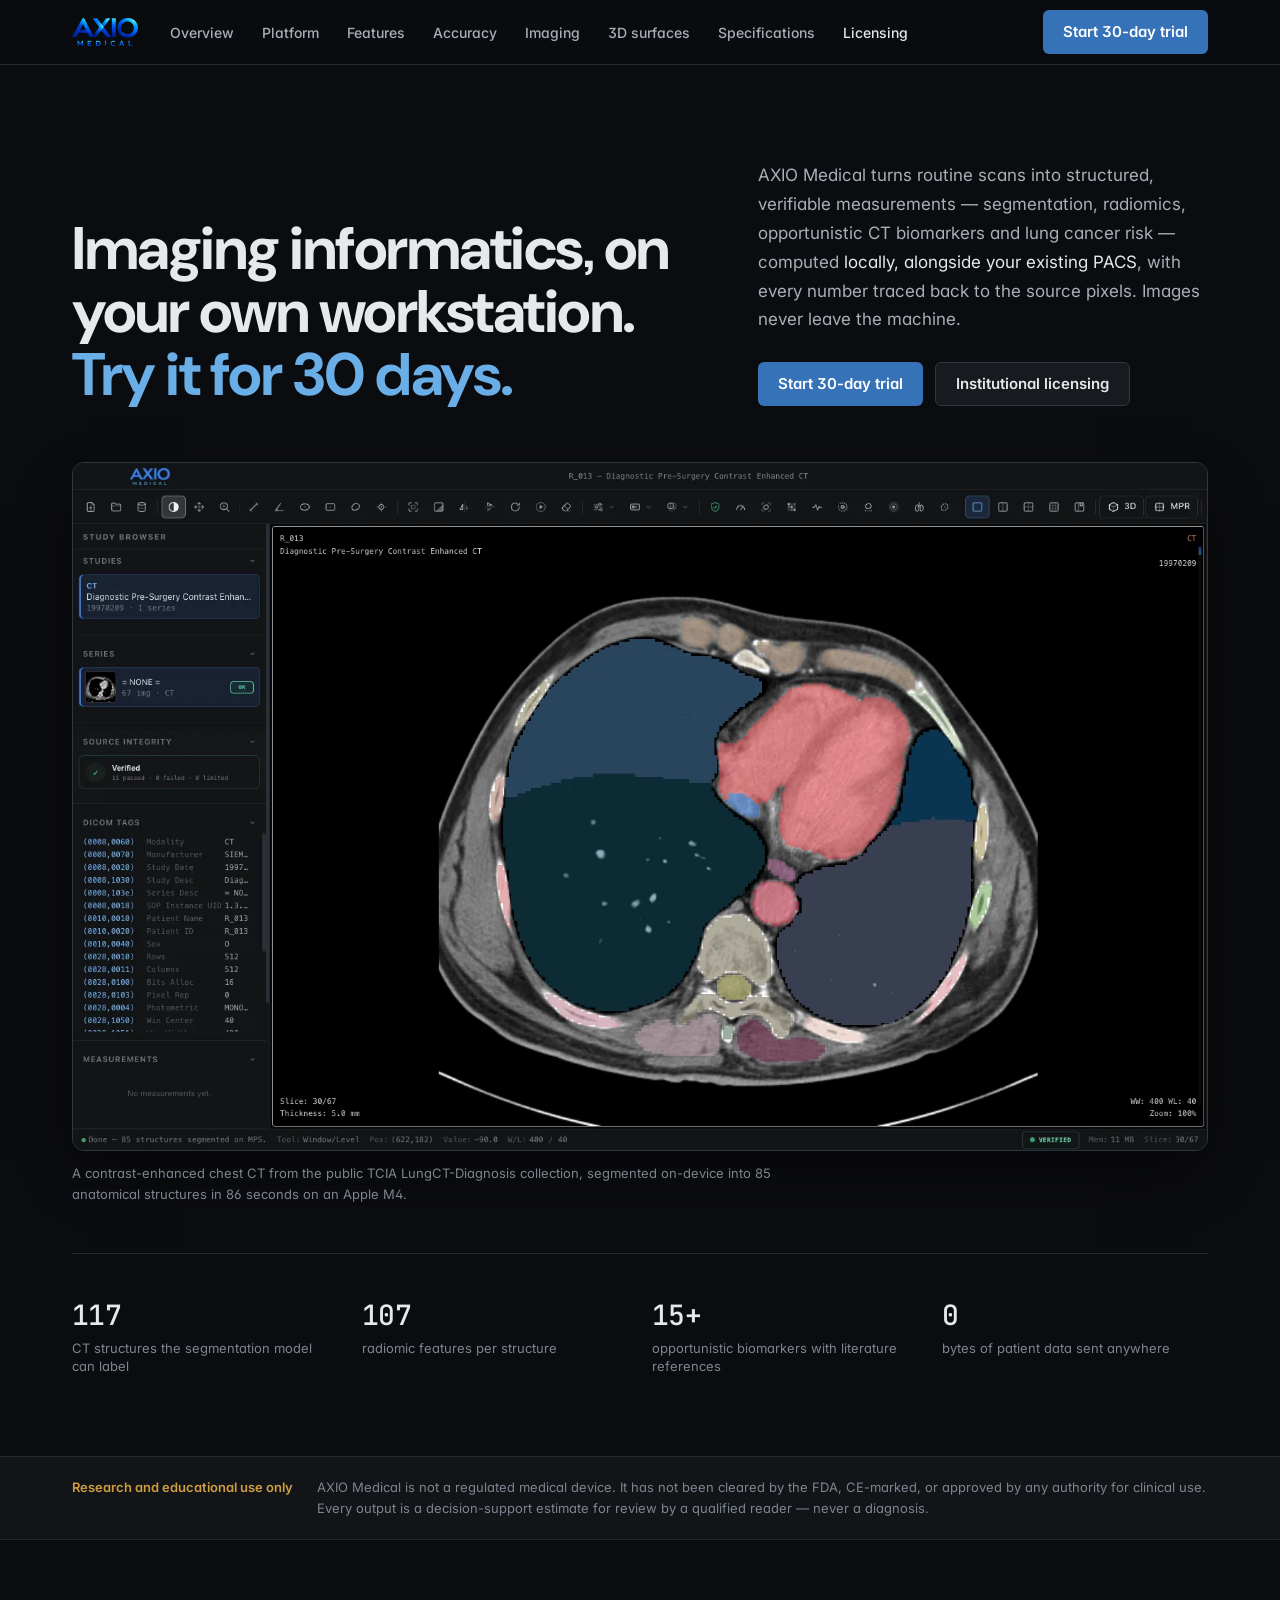
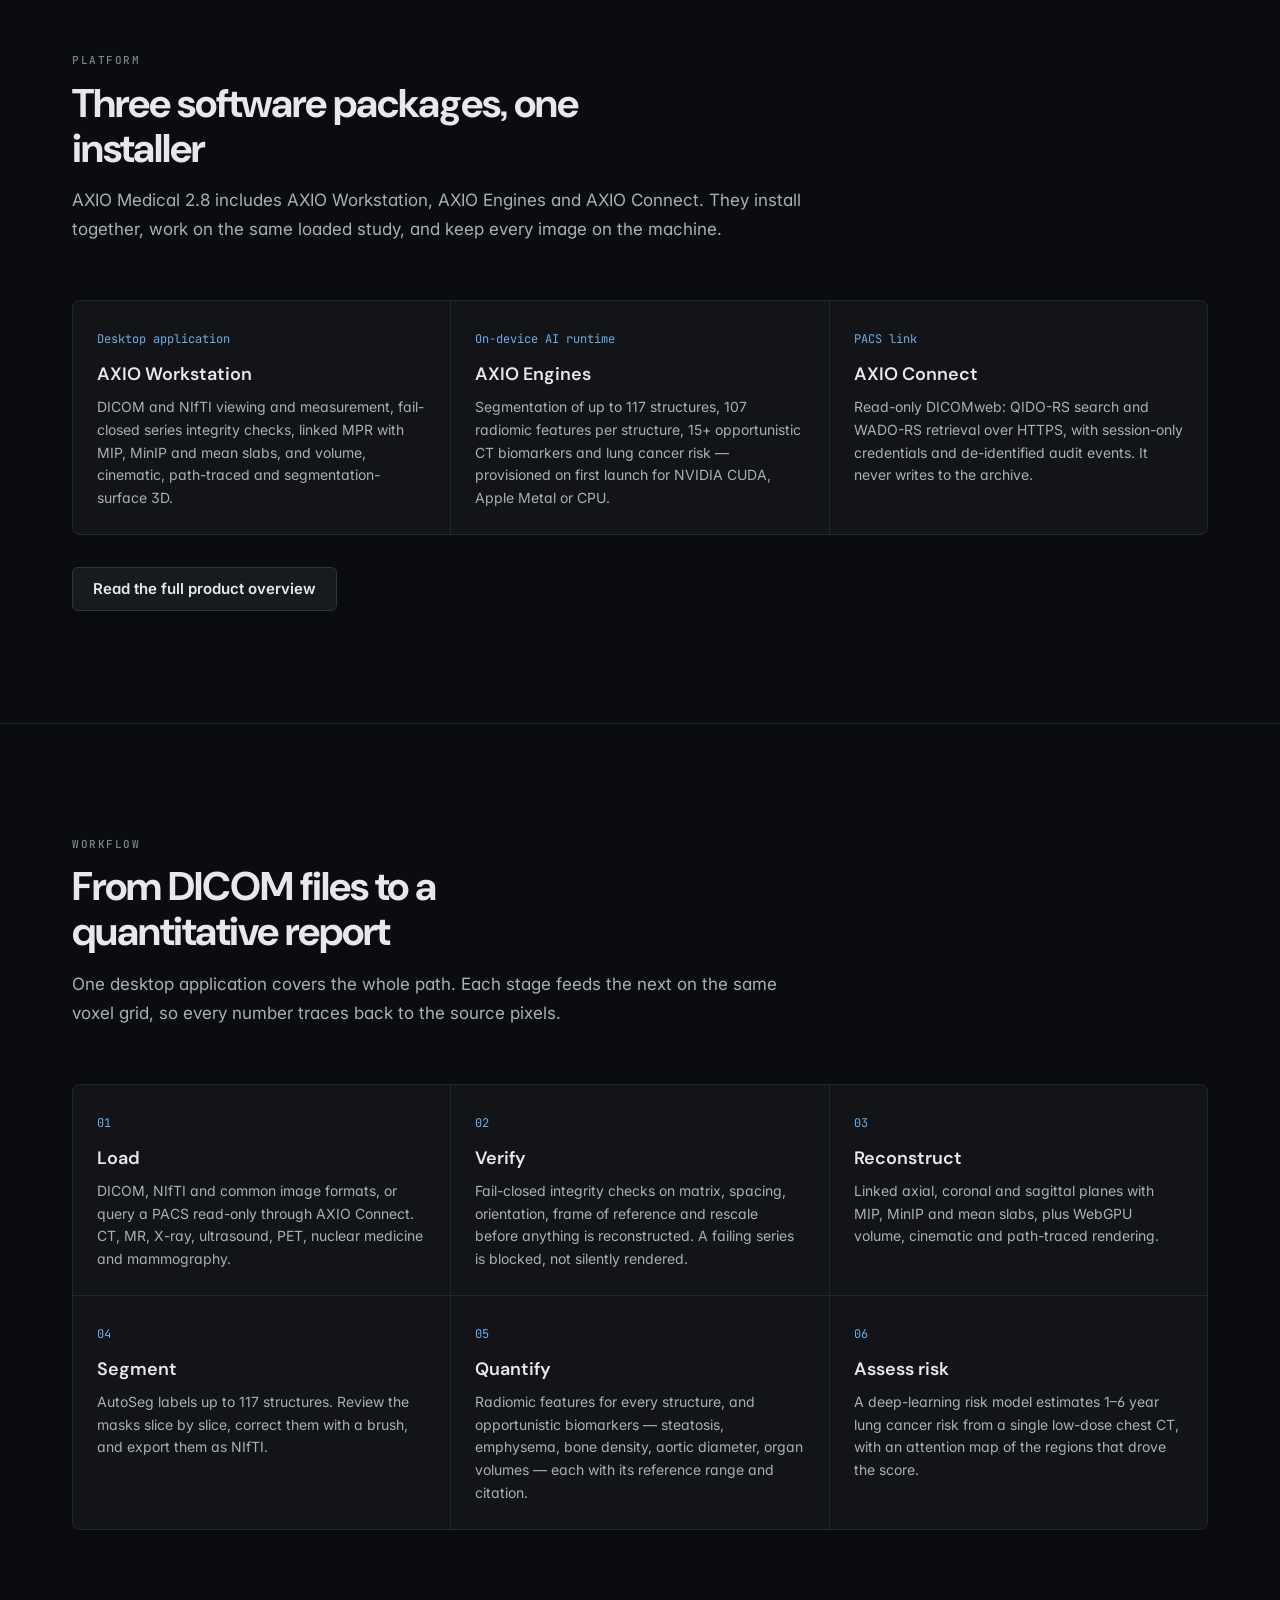
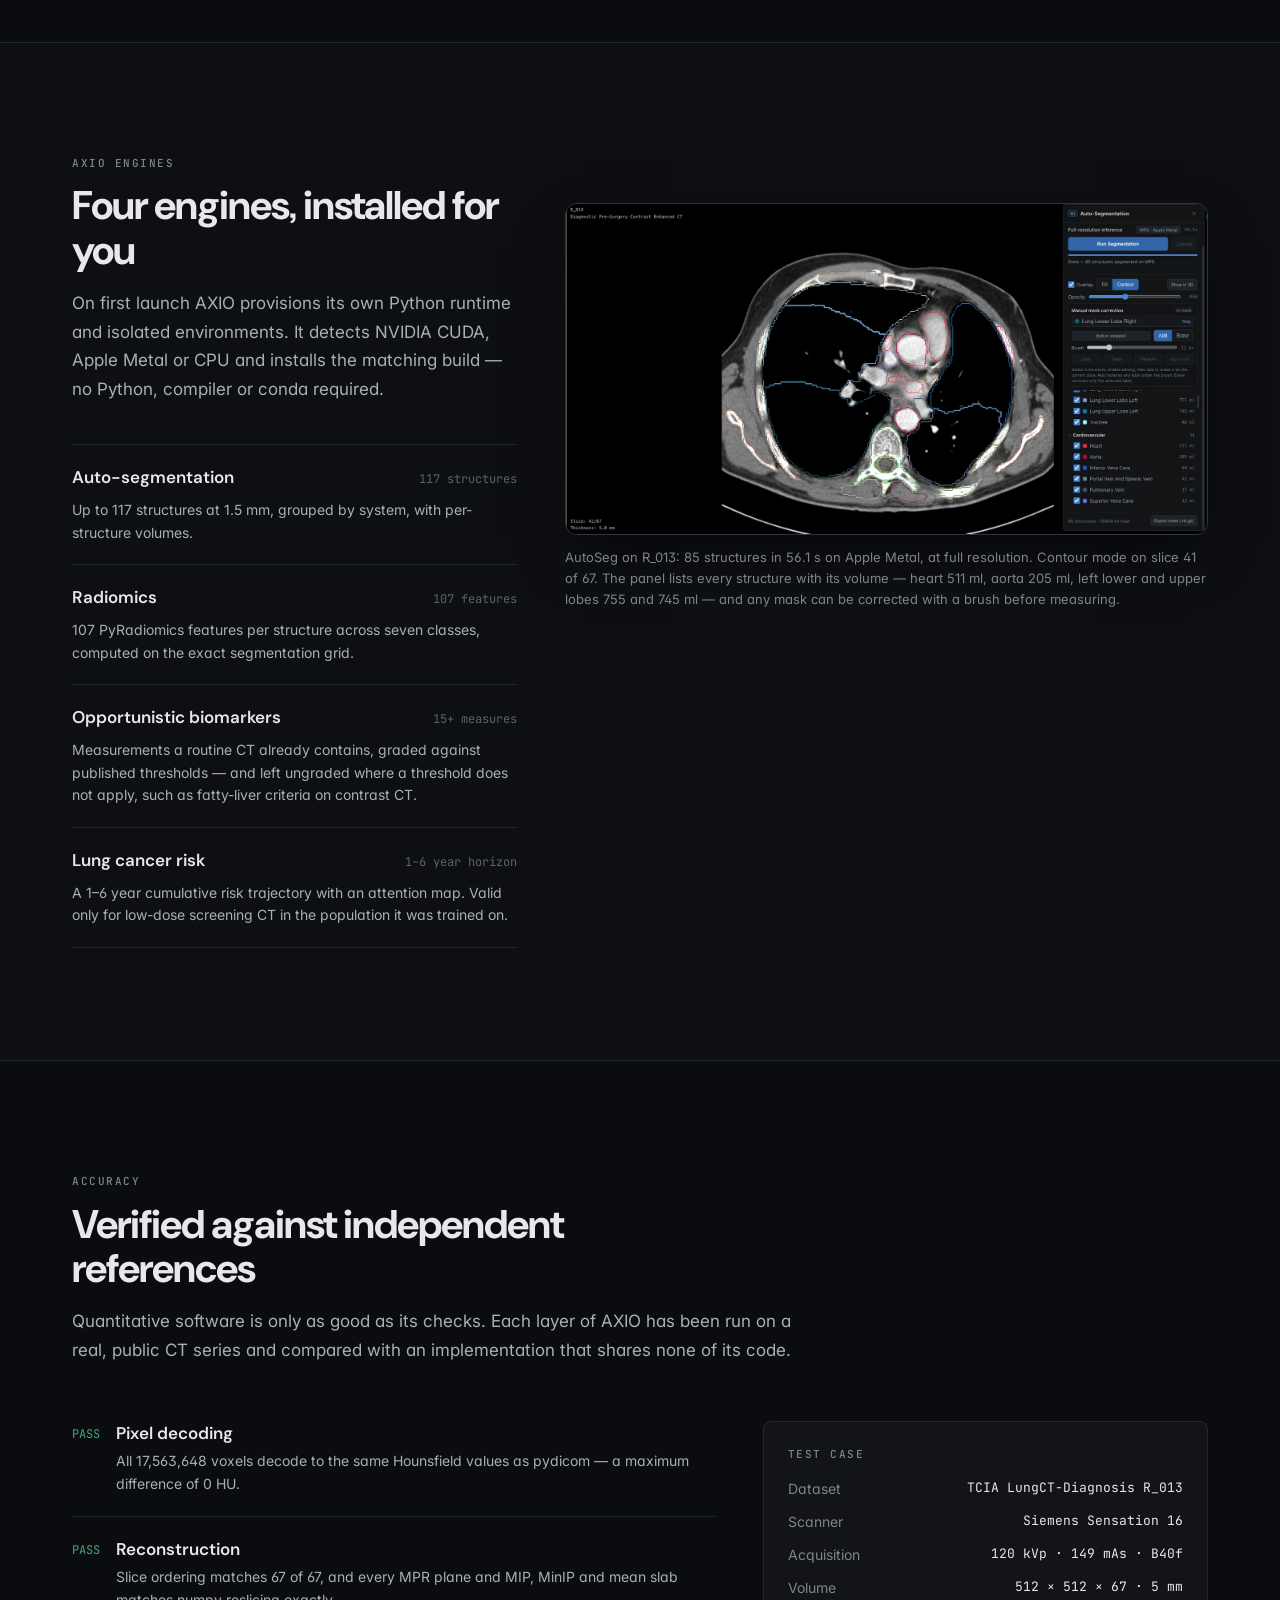
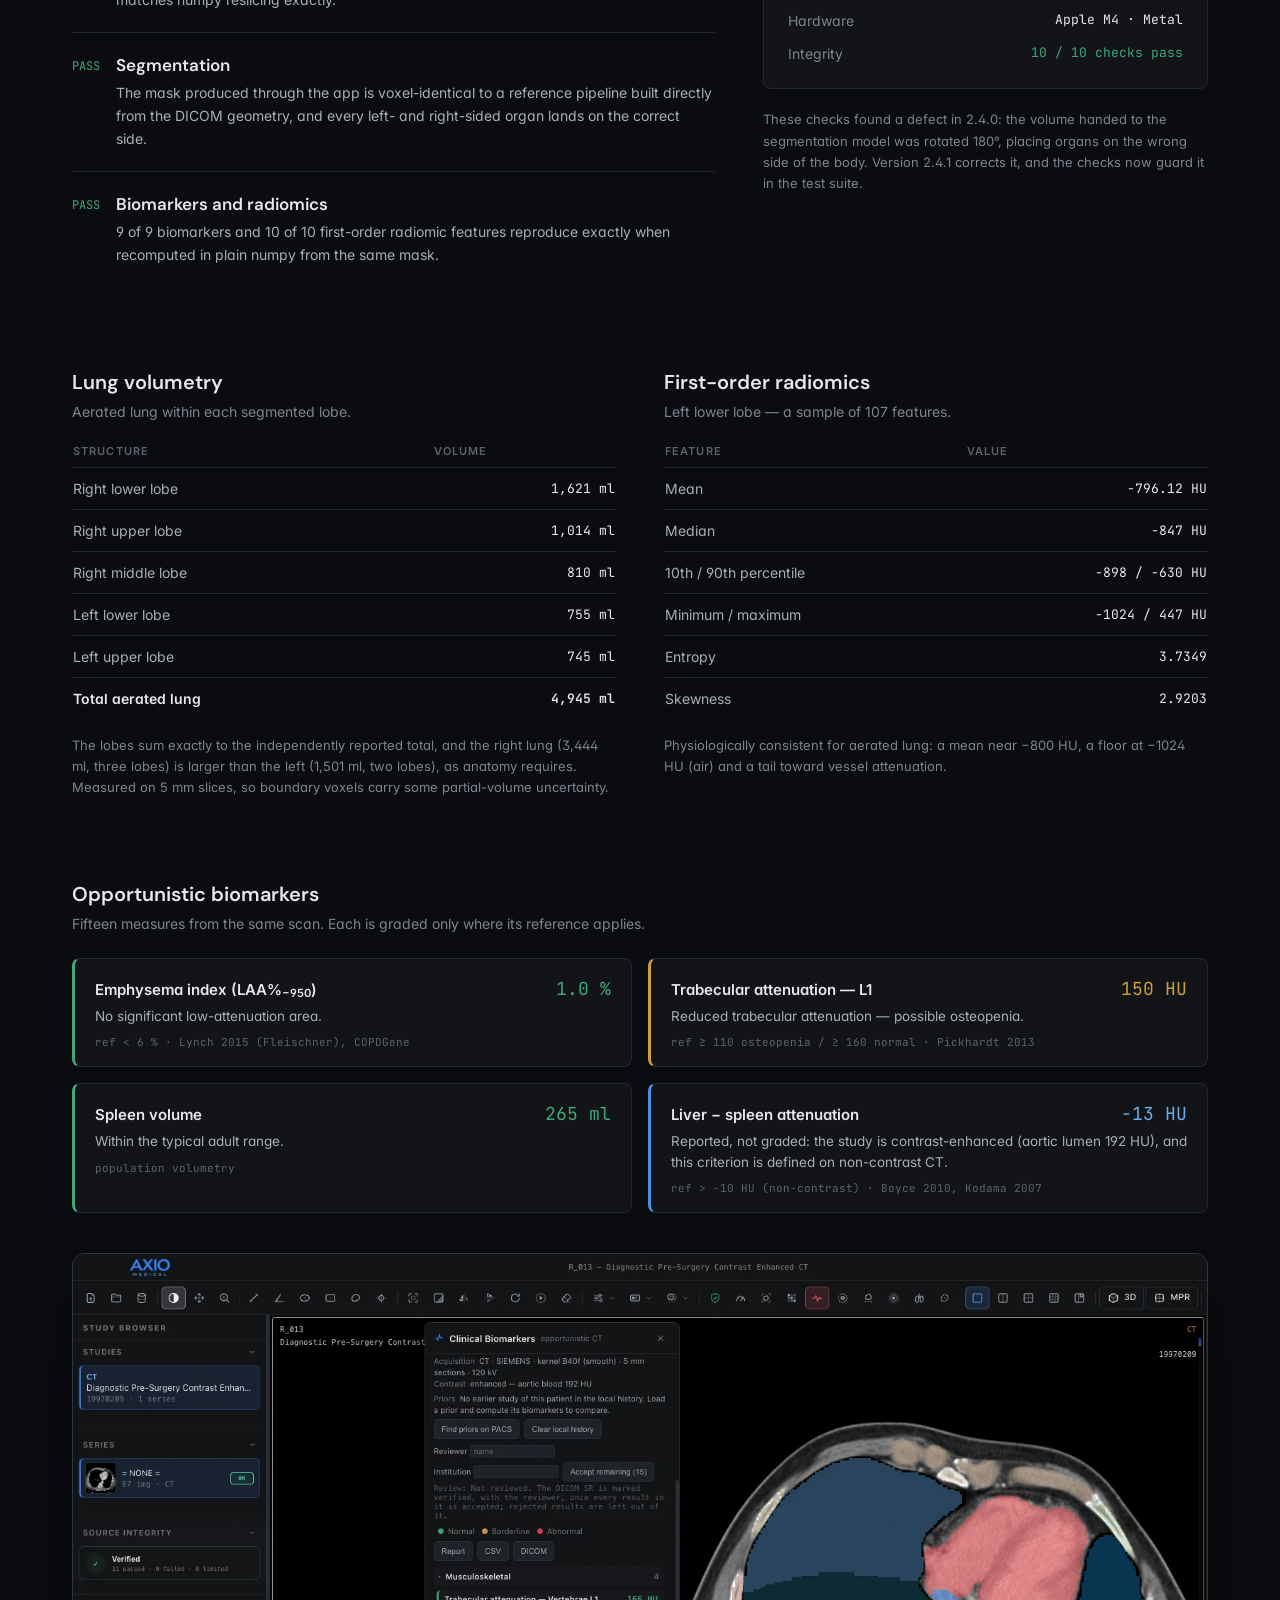
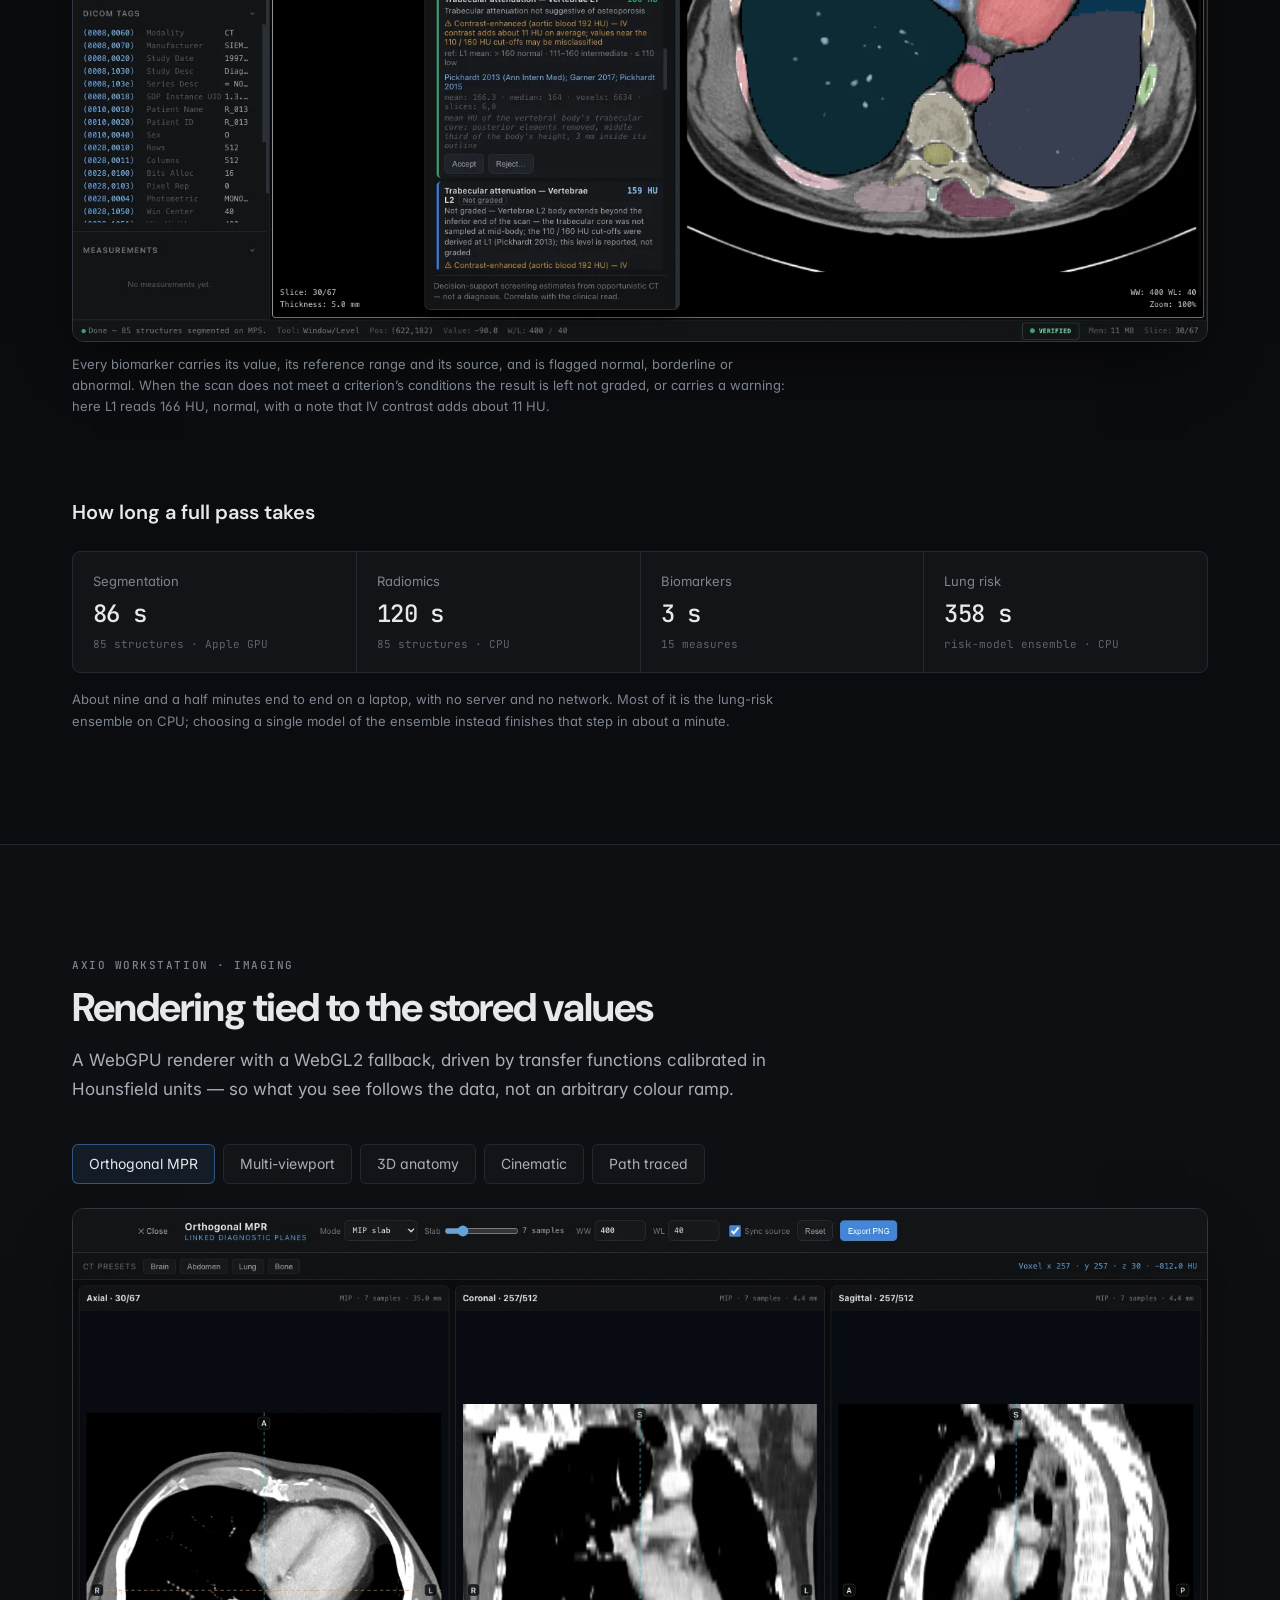
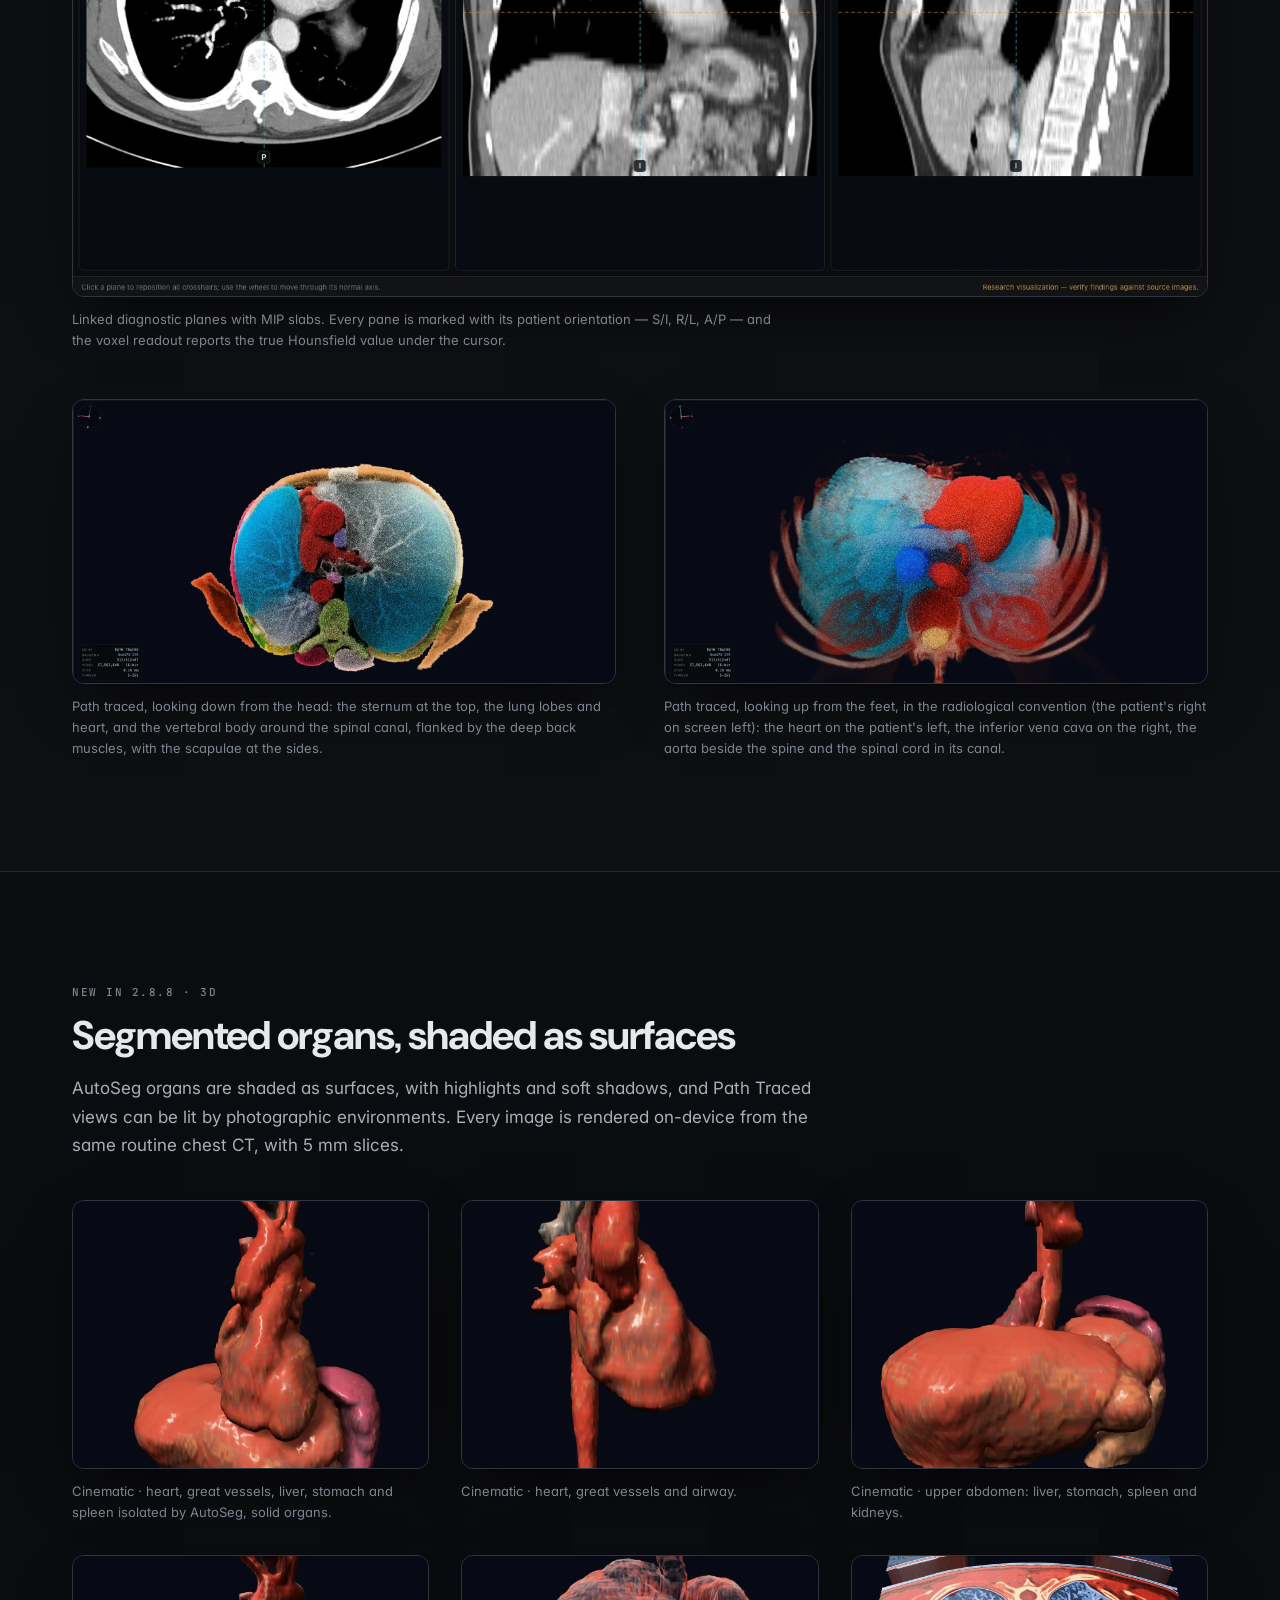
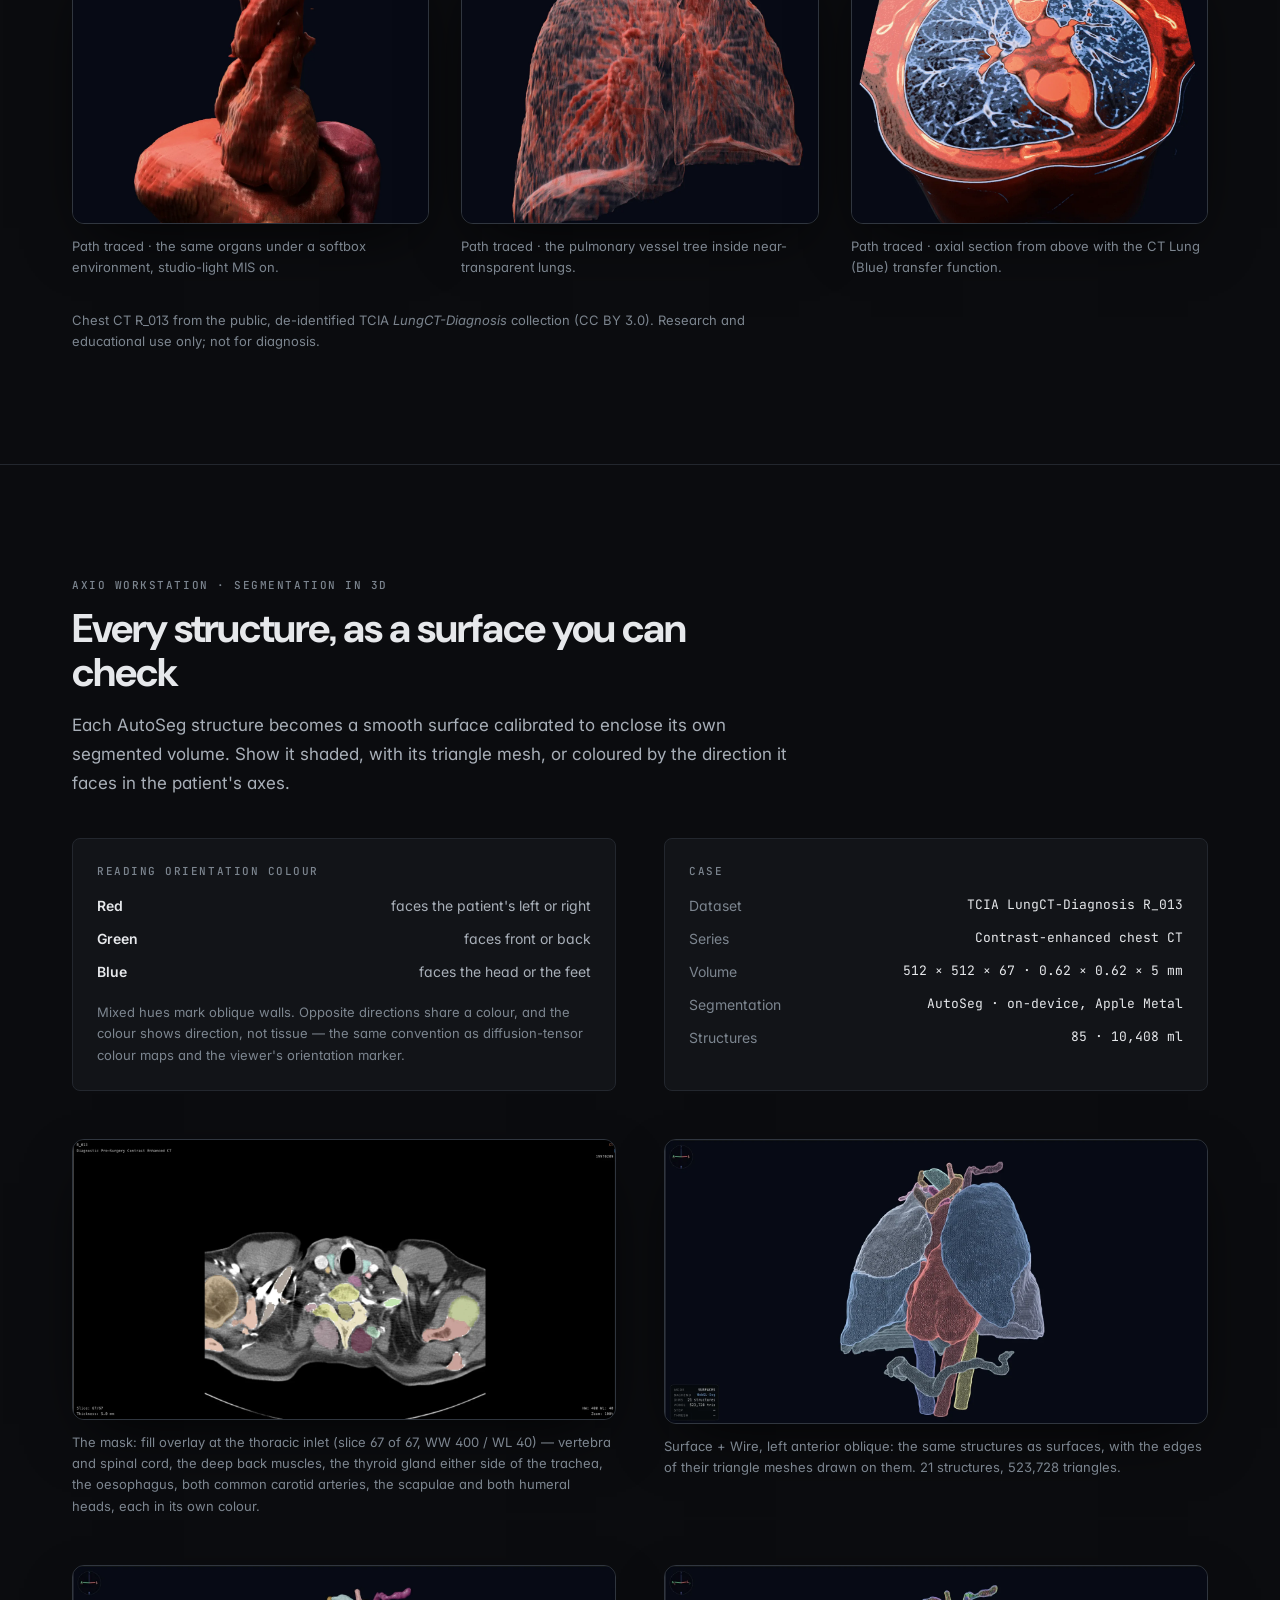
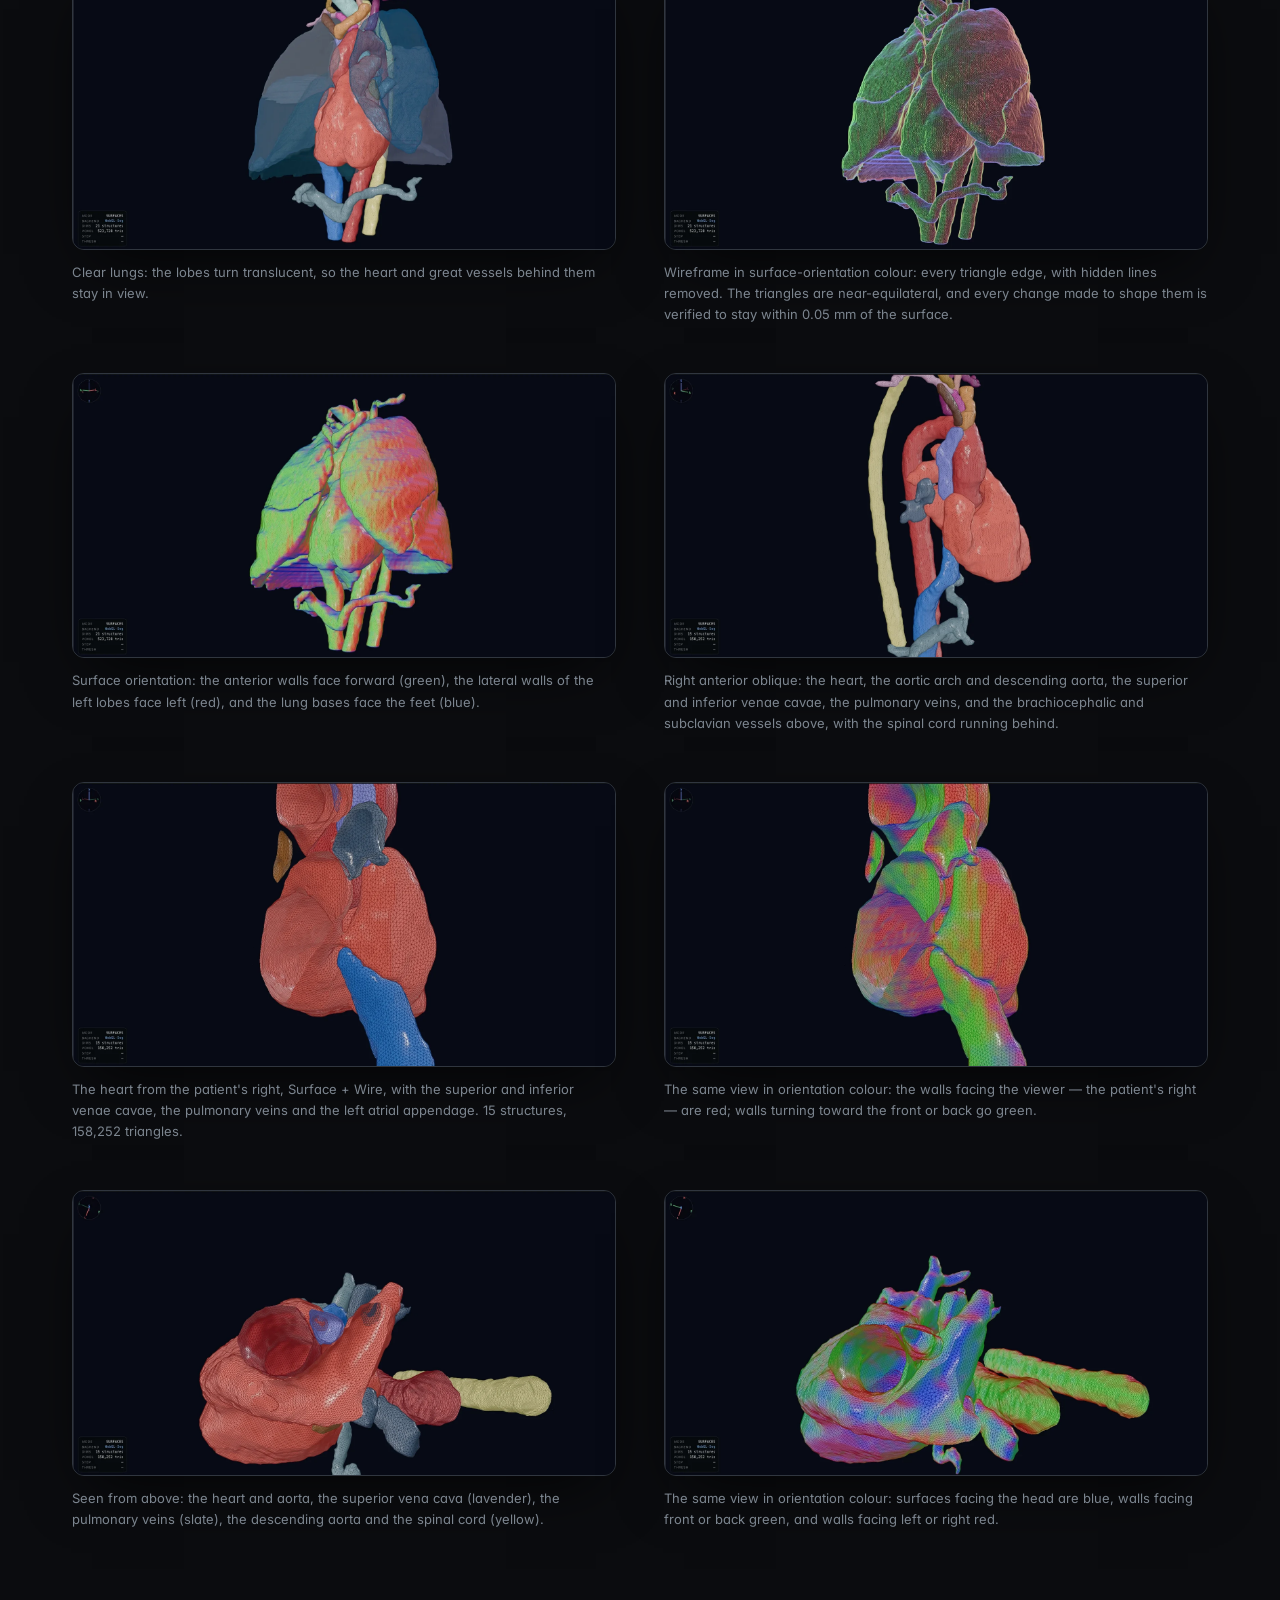
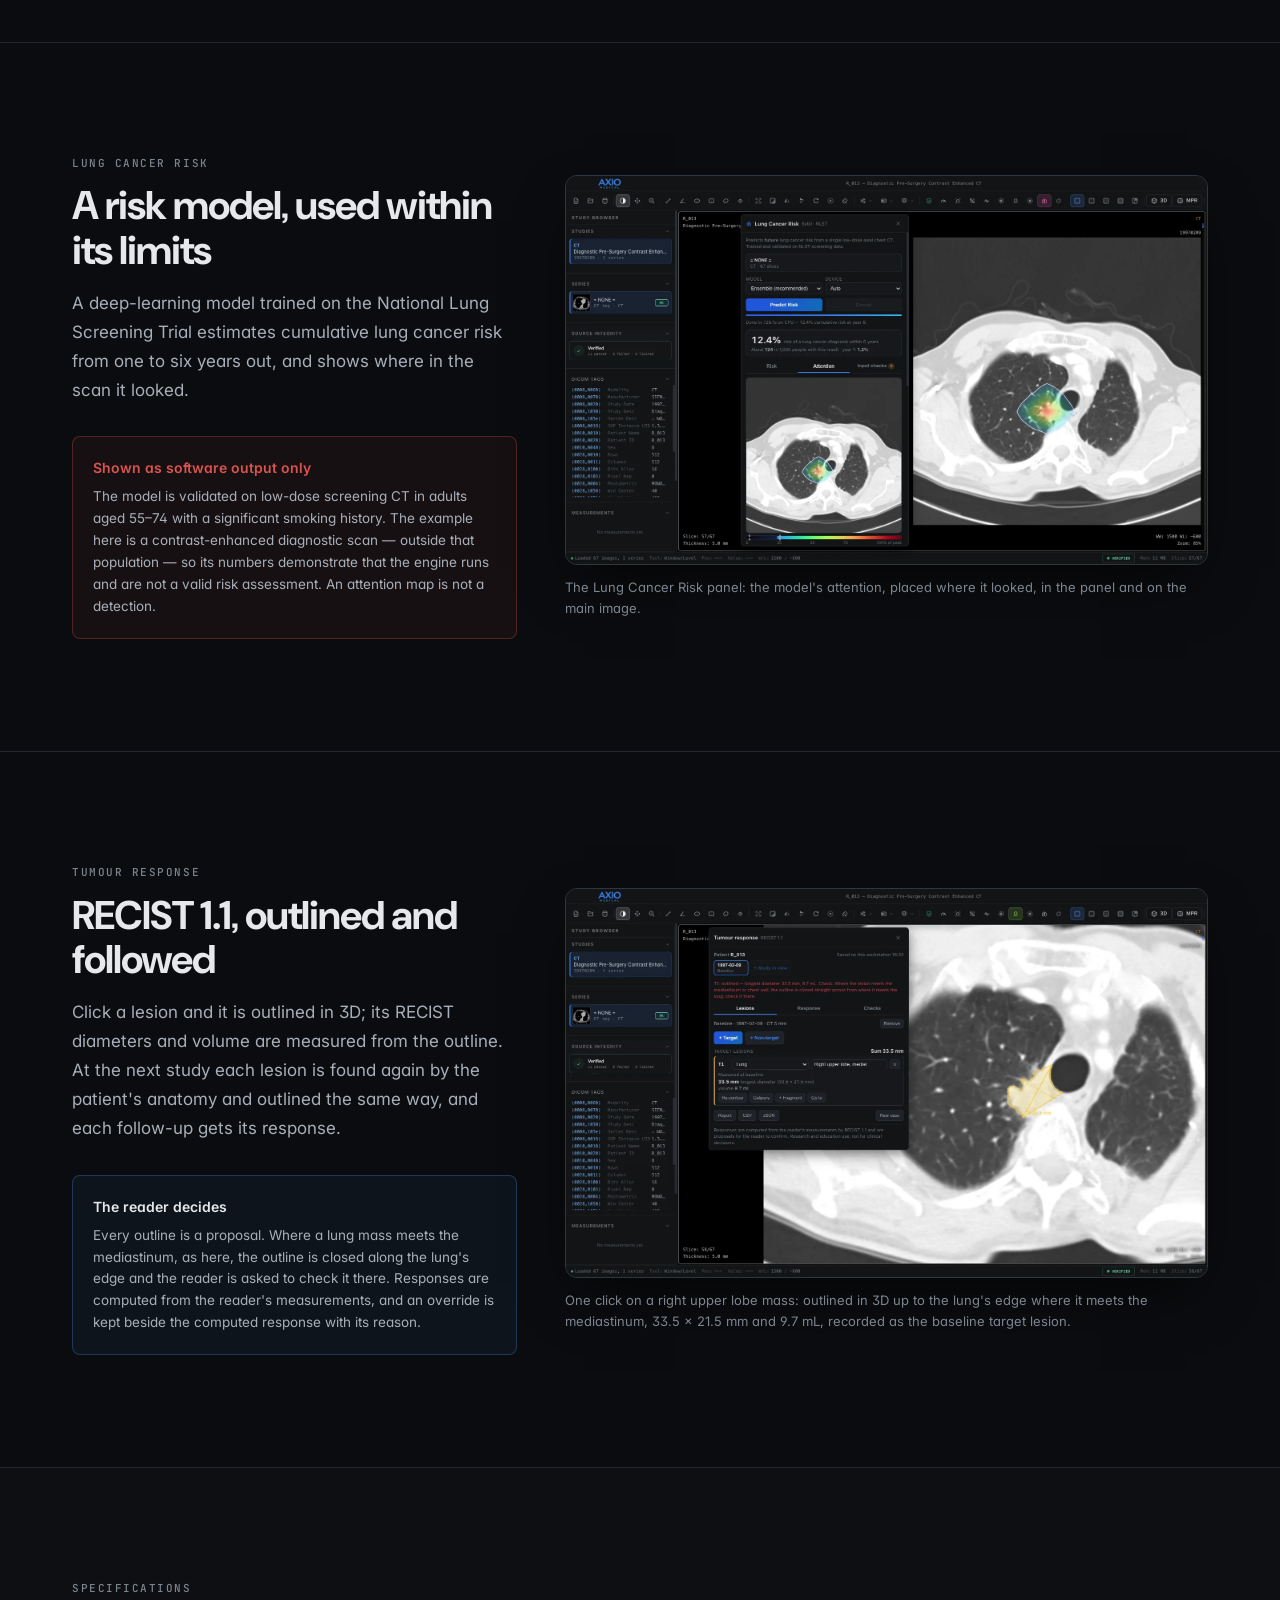
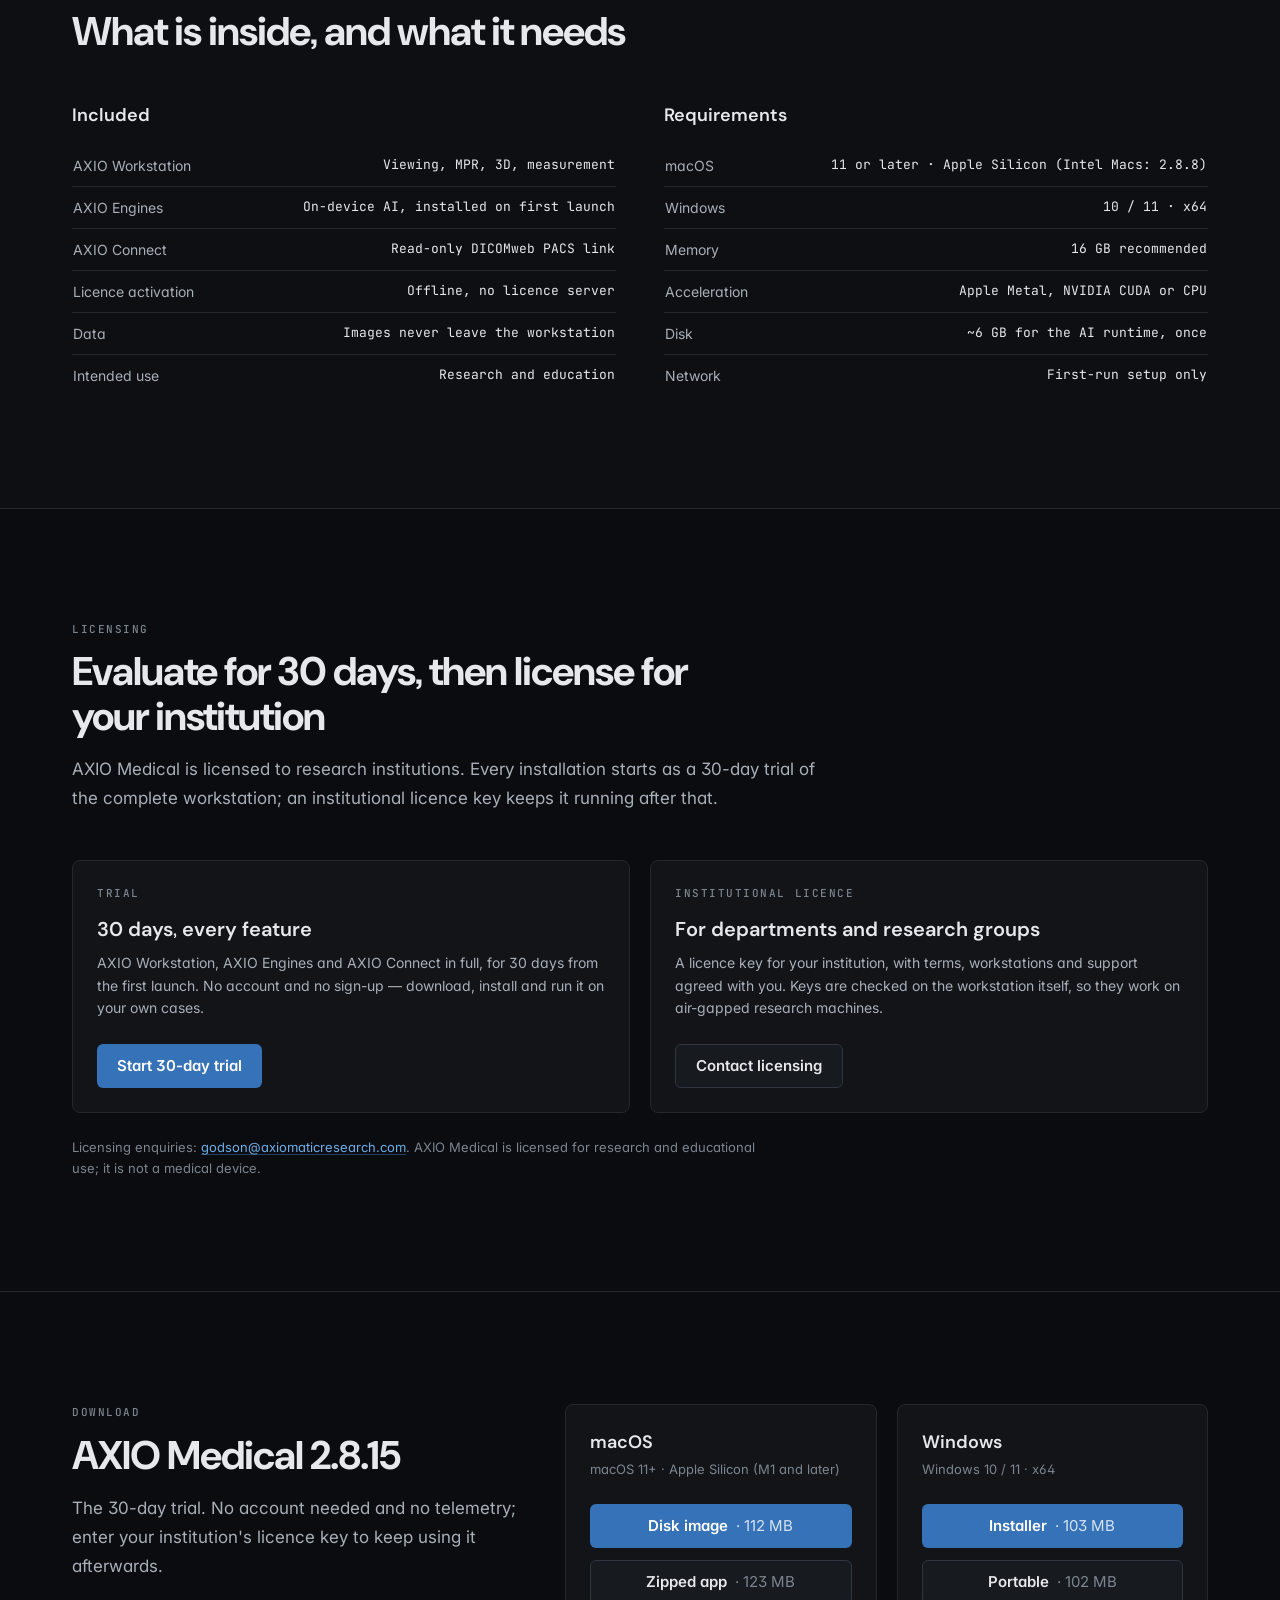
==== commit 37afb9b5: "Website: 2.8.15 — lung lesion outlines at the mediastinum; tumour response screenshot" ====
--- a/index.html
+++ b/index.html
@@ -521,6 +521,27 @@
   </div>
 </section>
 
+<!-- ───────────────────────── tumour response ───────────────────────── -->
+<section class="border-b border-line">
+  <div class="wrap py-20 md:py-28">
+    <div class="grid gap-12 lg:grid-cols-12 lg:items-center">
+      <div class="lg:col-span-5">
+        <p class="eyebrow">Tumour response</p>
+        <h2 class="h-section mt-3">RECIST 1.1, outlined and followed</h2>
+        <p class="lede mt-4">Click a lesion and it is outlined in 3D; its RECIST diameters and volume are measured from the outline. At the next study each lesion is found again by the patient's anatomy and outlined the same way, and each follow-up gets its response.</p>
+        <div class="mt-8 rounded-lg border border-accent/30 bg-accent/[0.06] p-5">
+          <p class="text-[14px] font-semibold text-ink-1">The reader decides</p>
+          <p class="mt-2 text-[13.5px] leading-relaxed text-ink-2">Every outline is a proposal. Where a lung mass meets the mediastinum, as here, the outline is closed along the lung's edge and the reader is asked to check it there. Responses are computed from the reader's measurements, and an override is kept beside the computed response with its reason.</p>
+        </div>
+      </div>
+      <figure class="lg:col-span-7">
+        <div class="figure-frame"><img src="img/recist.webp" width="1600" height="969" loading="lazy" alt="The Tumour response panel at baseline with one target lesion in the right upper lobe, and the lesion's 3D outline and long axis on the chest CT, beside the trachea and the mediastinum."></div>
+        <figcaption class="caption">One click on a right upper lobe mass: outlined in 3D up to the lung's edge where it meets the mediastinum, 33.5 × 21.5 mm and 9.7 mL, recorded as the baseline target lesion.</figcaption>
+      </figure>
+    </div>
+  </div>
+</section>
+
 <!-- ───────────────────────── specs ───────────────────────── -->
 <section id="specs" class="border-b border-line bg-panel/40">
   <div class="wrap py-20 md:py-28">
@@ -584,10 +605,12 @@
     <div class="grid gap-12 lg:grid-cols-12">
       <div class="lg:col-span-5">
         <p class="eyebrow">Download</p>
-        <h2 class="h-section mt-3">AXIO Medical 2.8.14</h2>
+        <h2 class="h-section mt-3">AXIO Medical 2.8.15</h2>
         <p class="lede mt-4">The 30-day trial. No account needed and no telemetry; enter your institution's licence key to keep using it afterwards.</p>
         <div class="mt-8 rounded-lg border border-accent/30 bg-accent/[0.06] p-5">
-          <p class="text-[14px] font-semibold text-ink-1">New in 2.8.14</p>
+          <p class="text-[14px] font-semibold text-ink-1">New in 2.8.15</p>
+          <p class="mt-2 text-[13.5px] leading-relaxed text-ink-2">Lung lesions that touch the mediastinum or chest wall are outlined to the lung's edge instead of running on into it, and the reader is asked to check the outline there. A lesion beside the trachea takes its edge from the lung, not from the airway's air. Applies to tumour response and nodule measurement.</p>
+          <p class="mt-3 text-[14px] font-semibold text-ink-1">New in 2.8.14</p>
           <p class="mt-2 text-[13.5px] leading-relaxed text-ink-2">Tumour response by RECIST 1.1: record target and non-target lesions, outline each in 3D with one click (its diameters and volume measured from the outline), and at the next study find every lesion again by the patient's anatomy and outline it the same way. Each follow-up gets its response and the case its best overall response, with every rule of the guideline and its 2016 update applied, and the reader's decision kept beside the computed one. A redrawn toolbar, each button in its own colour.</p>
           <p class="mt-3 text-[14px] font-semibold text-ink-1">New in 2.8.13</p>
           <p class="mt-2 text-[13.5px] leading-relaxed text-ink-2">The lung cancer risk attention map is drawn where the model actually looked, by replaying its own preprocessing — earlier versions stretched it over the series, up to 40 mm off. The panel adds risk within each year, the five ensemble members, and checks of the scan against what the model was developed on.</p>
@@ -606,8 +629,8 @@
           <h3 class="font-display text-[18px] font-semibold">macOS</h3>
           <p class="mt-1 text-[13px] text-ink-3">macOS 11+ · Apple Silicon (M1 and later)</p>
           <div class="mt-6 flex flex-col gap-3">
-            <a class="btn-primary" href="https://github.com/godsonj64/axiomedical3-releases/releases/download/v2.8.14/AXIO.Medical-2.8.14-arm64.dmg">Disk image <span class="font-normal opacity-80">· 112 MB</span></a>
-            <a class="btn-secondary" href="https://github.com/godsonj64/axiomedical3-releases/releases/download/v2.8.14/AXIO.Medical-2.8.14-arm64-mac.zip">Zipped app <span class="font-normal text-ink-3">· 123 MB</span></a>
+            <a class="btn-primary" href="https://github.com/godsonj64/axiomedical3-releases/releases/download/v2.8.15/AXIO.Medical-2.8.15-arm64.dmg">Disk image <span class="font-normal opacity-80">· 112 MB</span></a>
+            <a class="btn-secondary" href="https://github.com/godsonj64/axiomedical3-releases/releases/download/v2.8.15/AXIO.Medical-2.8.15-arm64-mac.zip">Zipped app <span class="font-normal text-ink-3">· 123 MB</span></a>
           </div>
           <p class="fine mt-3">Intel Mac? <a class="text-accent-tint underline decoration-accent/40 underline-offset-2 hover:decoration-accent" href="https://github.com/godsonj64/axiomedical3-releases/releases/tag/v2.8.8">2.8.8</a> is the last version for Intel Macs.</p>
         </div>
@@ -615,12 +638,12 @@
           <h3 class="font-display text-[18px] font-semibold">Windows</h3>
           <p class="mt-1 text-[13px] text-ink-3">Windows 10 / 11 · x64</p>
           <div class="mt-6 flex flex-col gap-3">
-            <a class="btn-primary" href="https://github.com/godsonj64/axiomedical3-releases/releases/download/v2.8.14/AXIO.Medical.Setup.2.8.14.exe">Installer <span class="font-normal opacity-80">· 103 MB</span></a>
-            <a class="btn-secondary" href="https://github.com/godsonj64/axiomedical3-releases/releases/download/v2.8.14/AXIO.Medical.2.8.14.exe">Portable <span class="font-normal text-ink-3">· 102 MB</span></a>
+            <a class="btn-primary" href="https://github.com/godsonj64/axiomedical3-releases/releases/download/v2.8.15/AXIO.Medical.Setup.2.8.15.exe">Installer <span class="font-normal opacity-80">· 103 MB</span></a>
+            <a class="btn-secondary" href="https://github.com/godsonj64/axiomedical3-releases/releases/download/v2.8.15/AXIO.Medical.2.8.15.exe">Portable <span class="font-normal text-ink-3">· 102 MB</span></a>
           </div>
         </div>
         <div class="sm:col-span-2">
-          <p class="fine">These builds are not signed with a paid code-signing certificate. On macOS, open the app once, then choose <span class="text-ink-2">Open Anyway</span> under System Settings → Privacy &amp; Security; on Windows, choose <span class="text-ink-2">More info → Run anyway</span> if SmartScreen appears. Verify downloads against the SHA-256 checksums in the <a class="text-accent-tint underline decoration-accent/40 underline-offset-2 hover:decoration-accent" href="https://github.com/godsonj64/axiomedical3-releases/releases/tag/v2.8.14">release notes</a>.</p>
+          <p class="fine">These builds are not signed with a paid code-signing certificate. On macOS, open the app once, then choose <span class="text-ink-2">Open Anyway</span> under System Settings → Privacy &amp; Security; on Windows, choose <span class="text-ink-2">More info → Run anyway</span> if SmartScreen appears. Verify downloads against the SHA-256 checksums in the <a class="text-accent-tint underline decoration-accent/40 underline-offset-2 hover:decoration-accent" href="https://github.com/godsonj64/axiomedical3-releases/releases/tag/v2.8.15">release notes</a>.</p>
         </div>
       </div>
     </div>
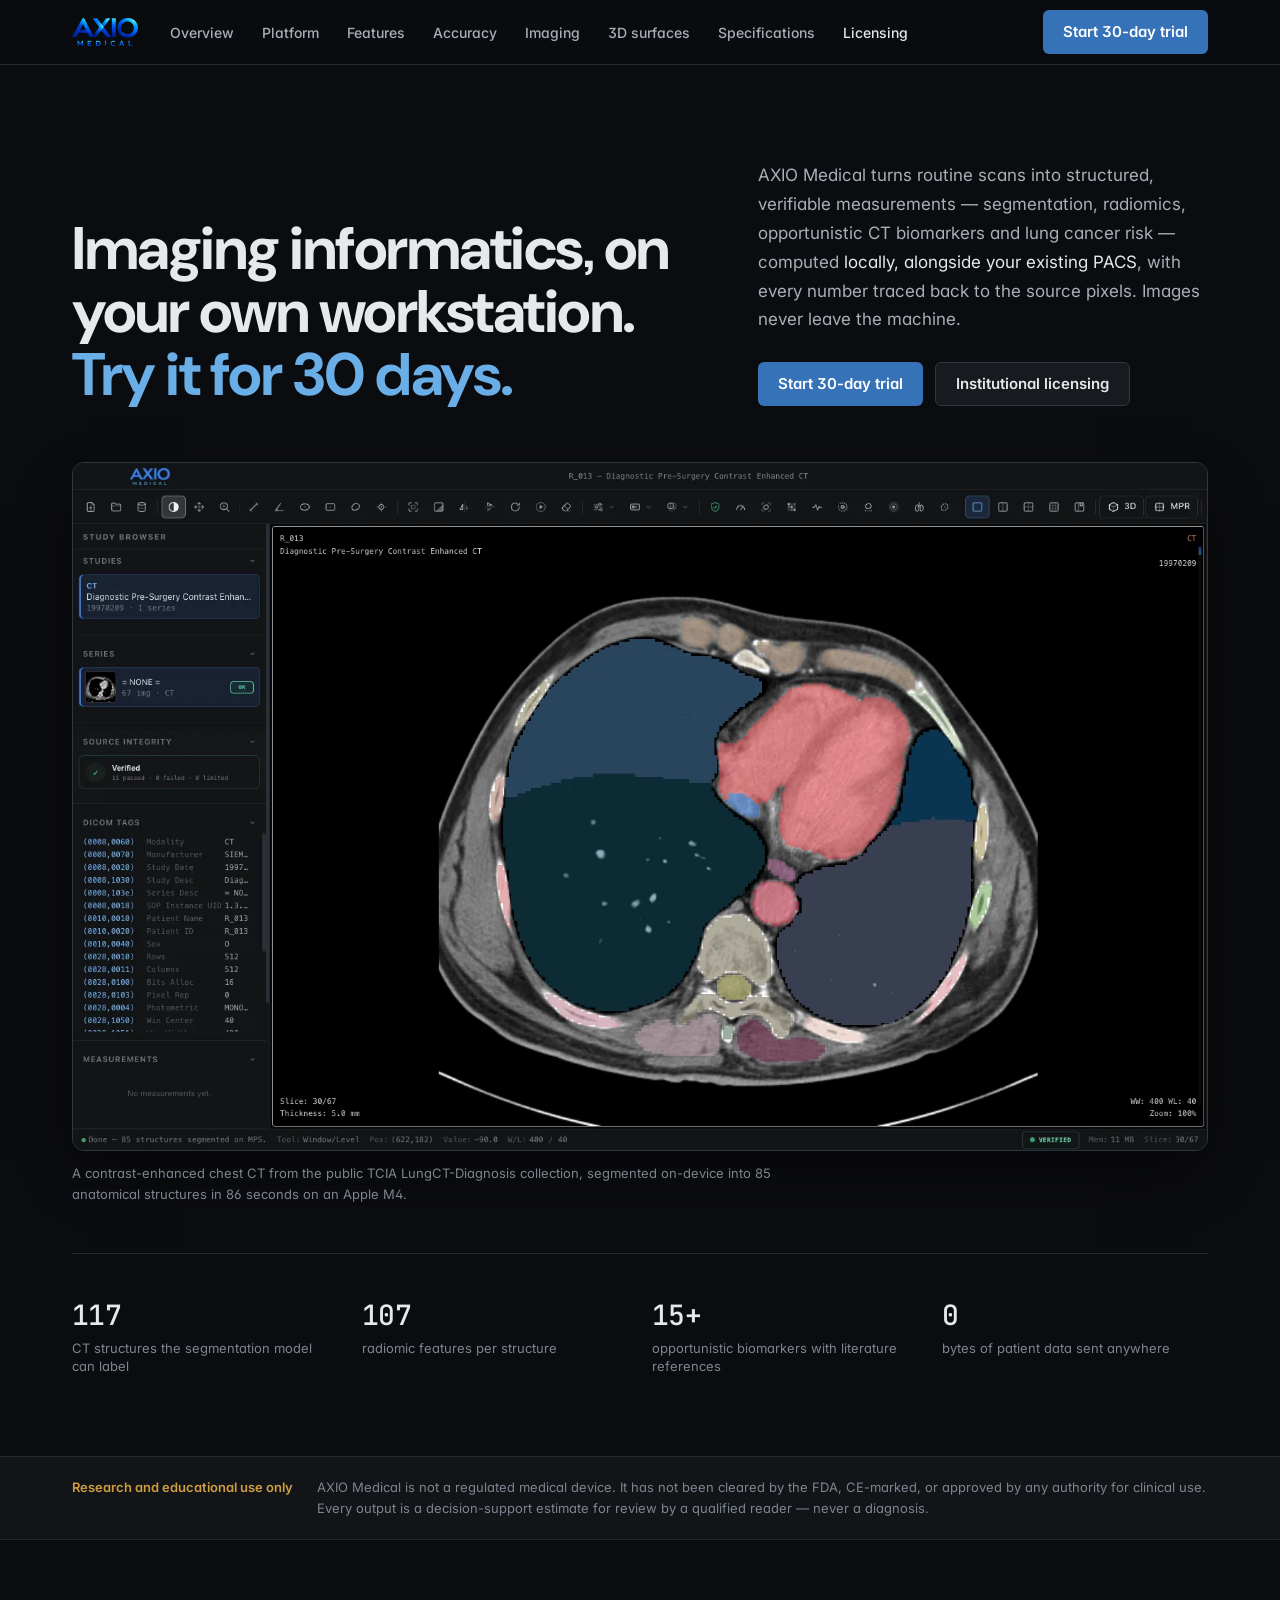
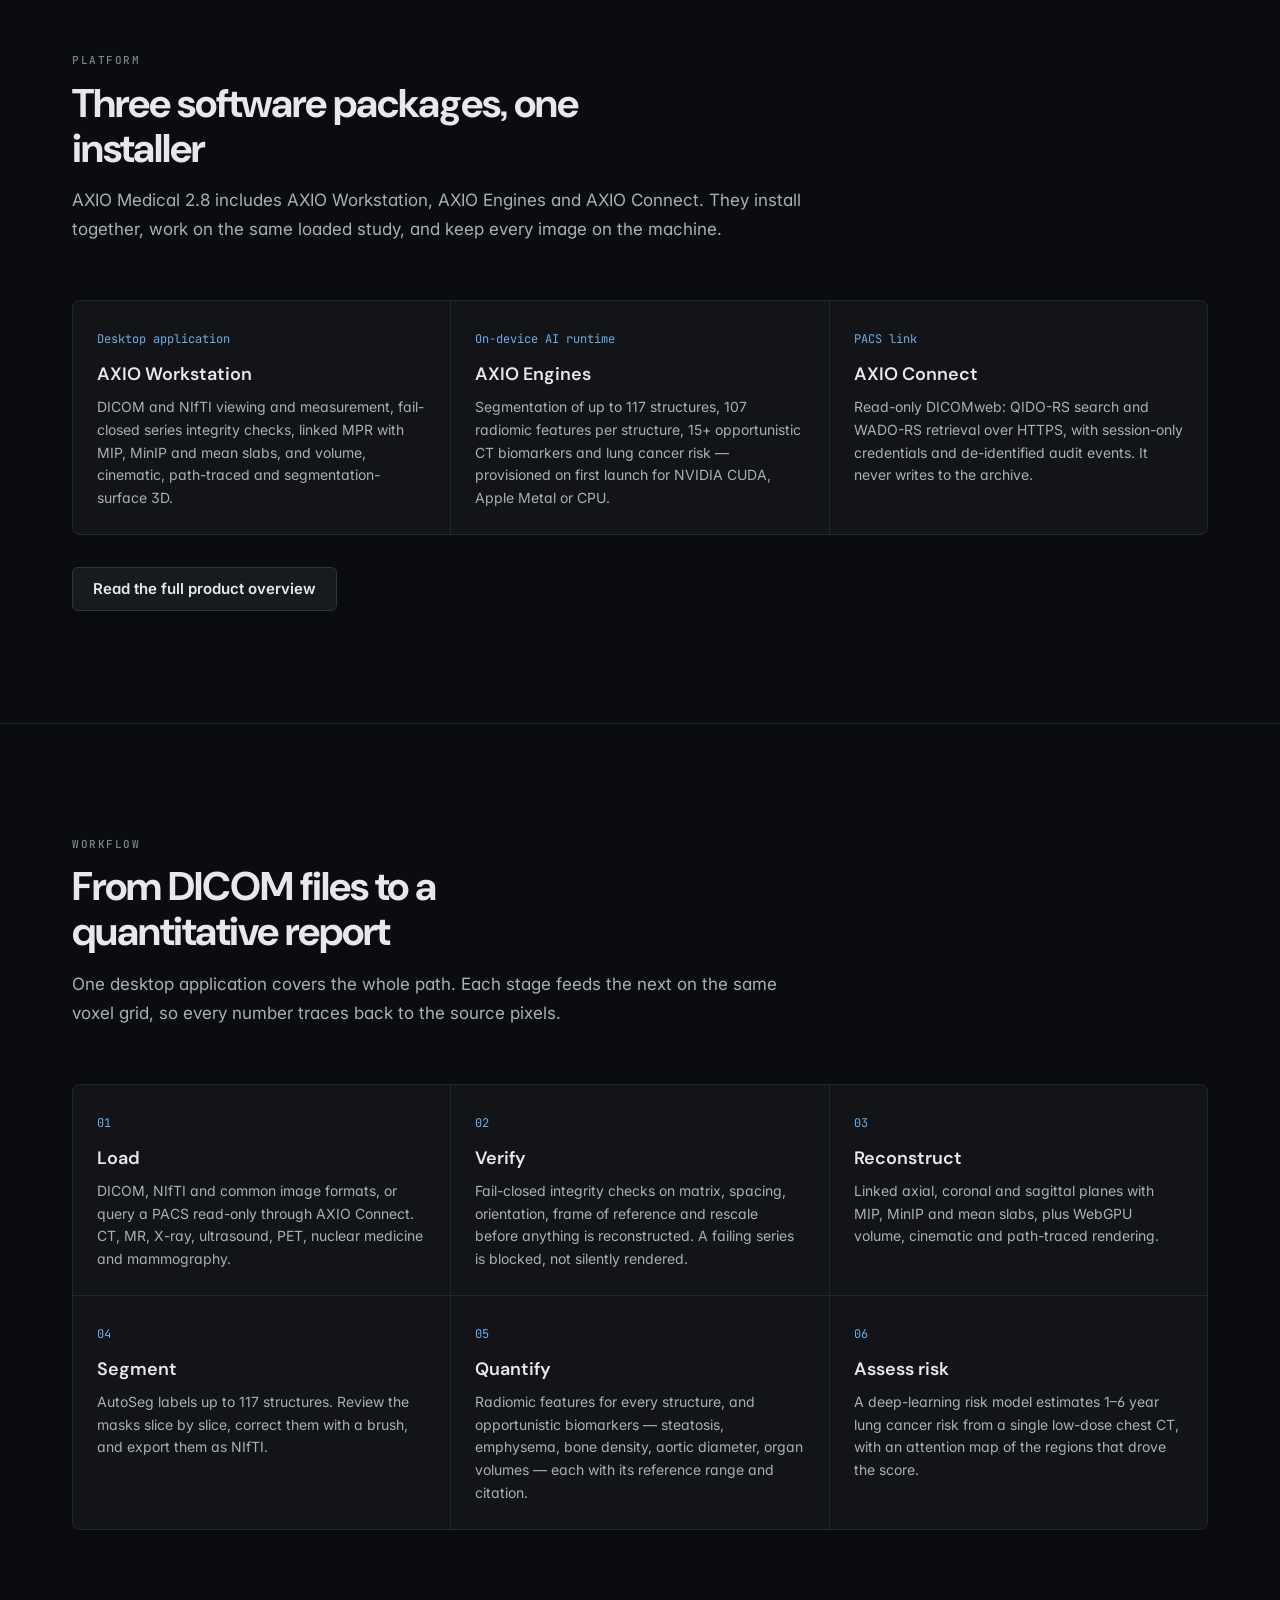
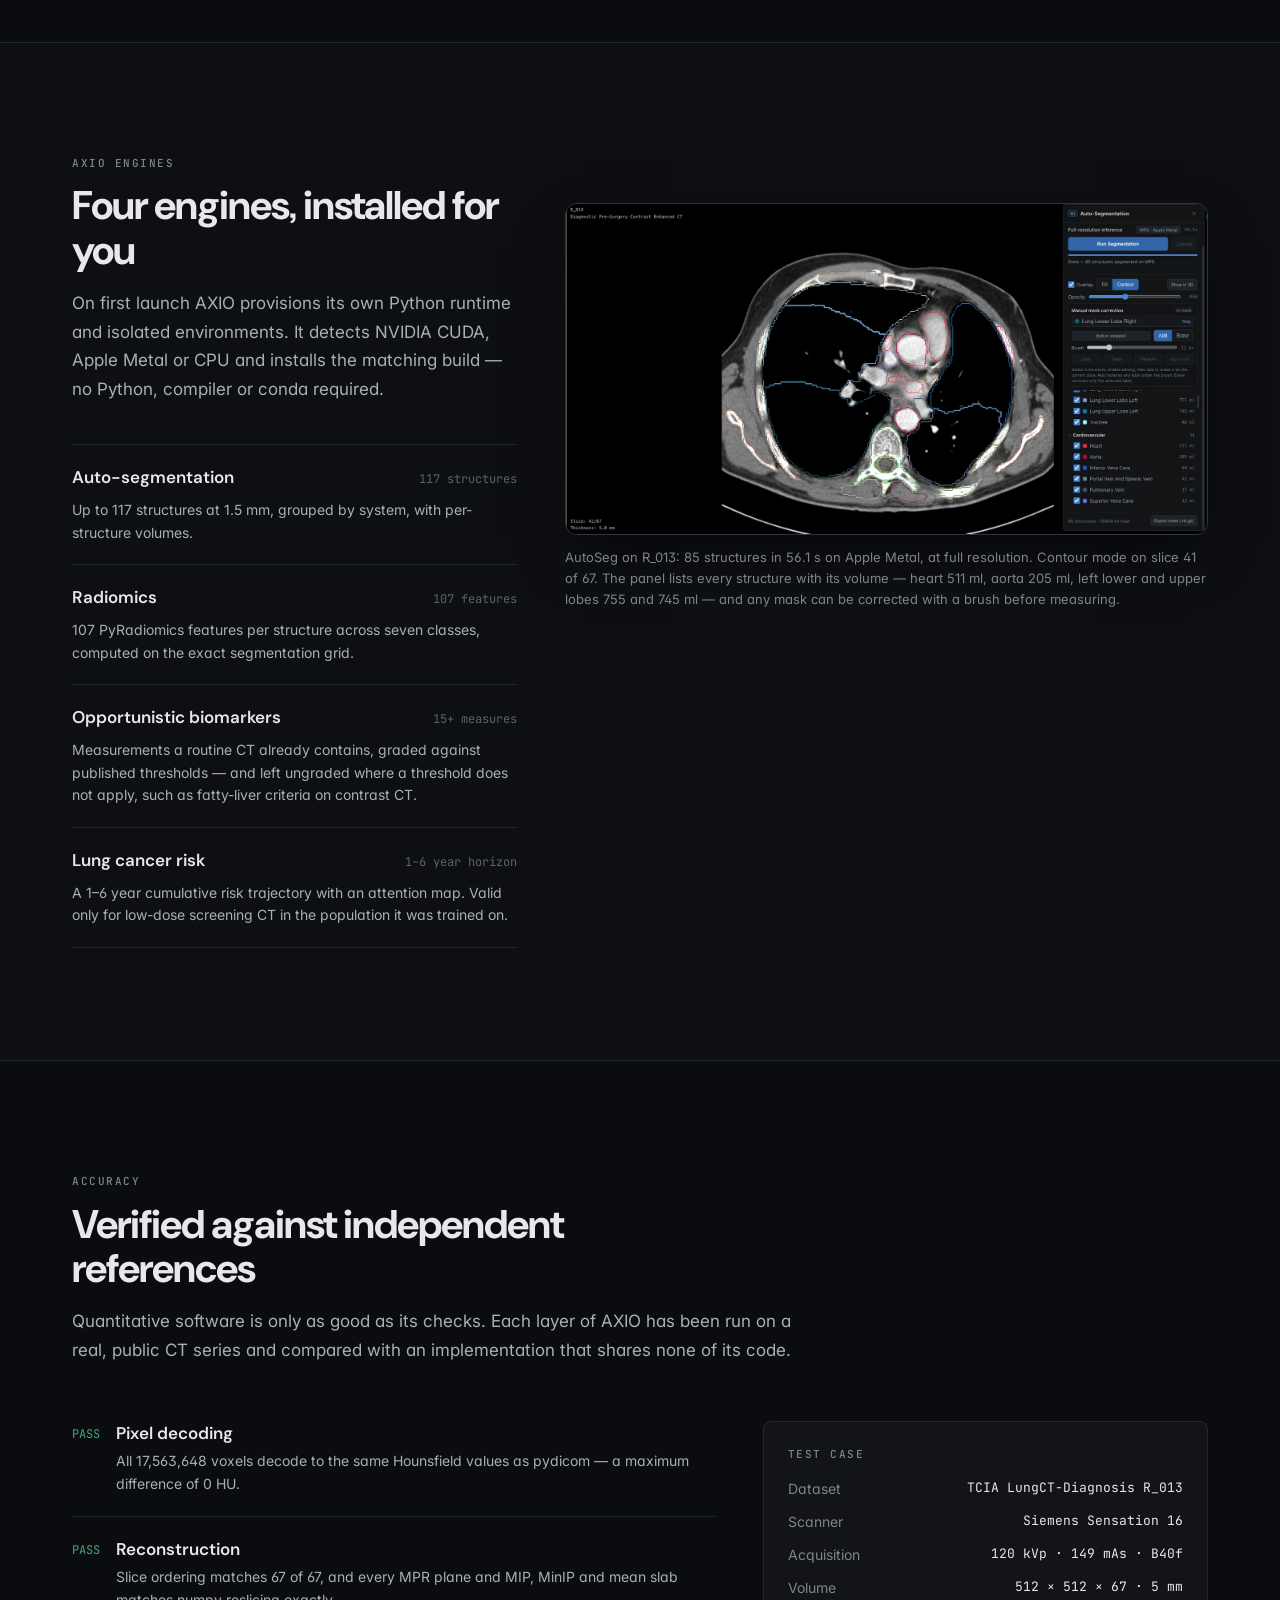
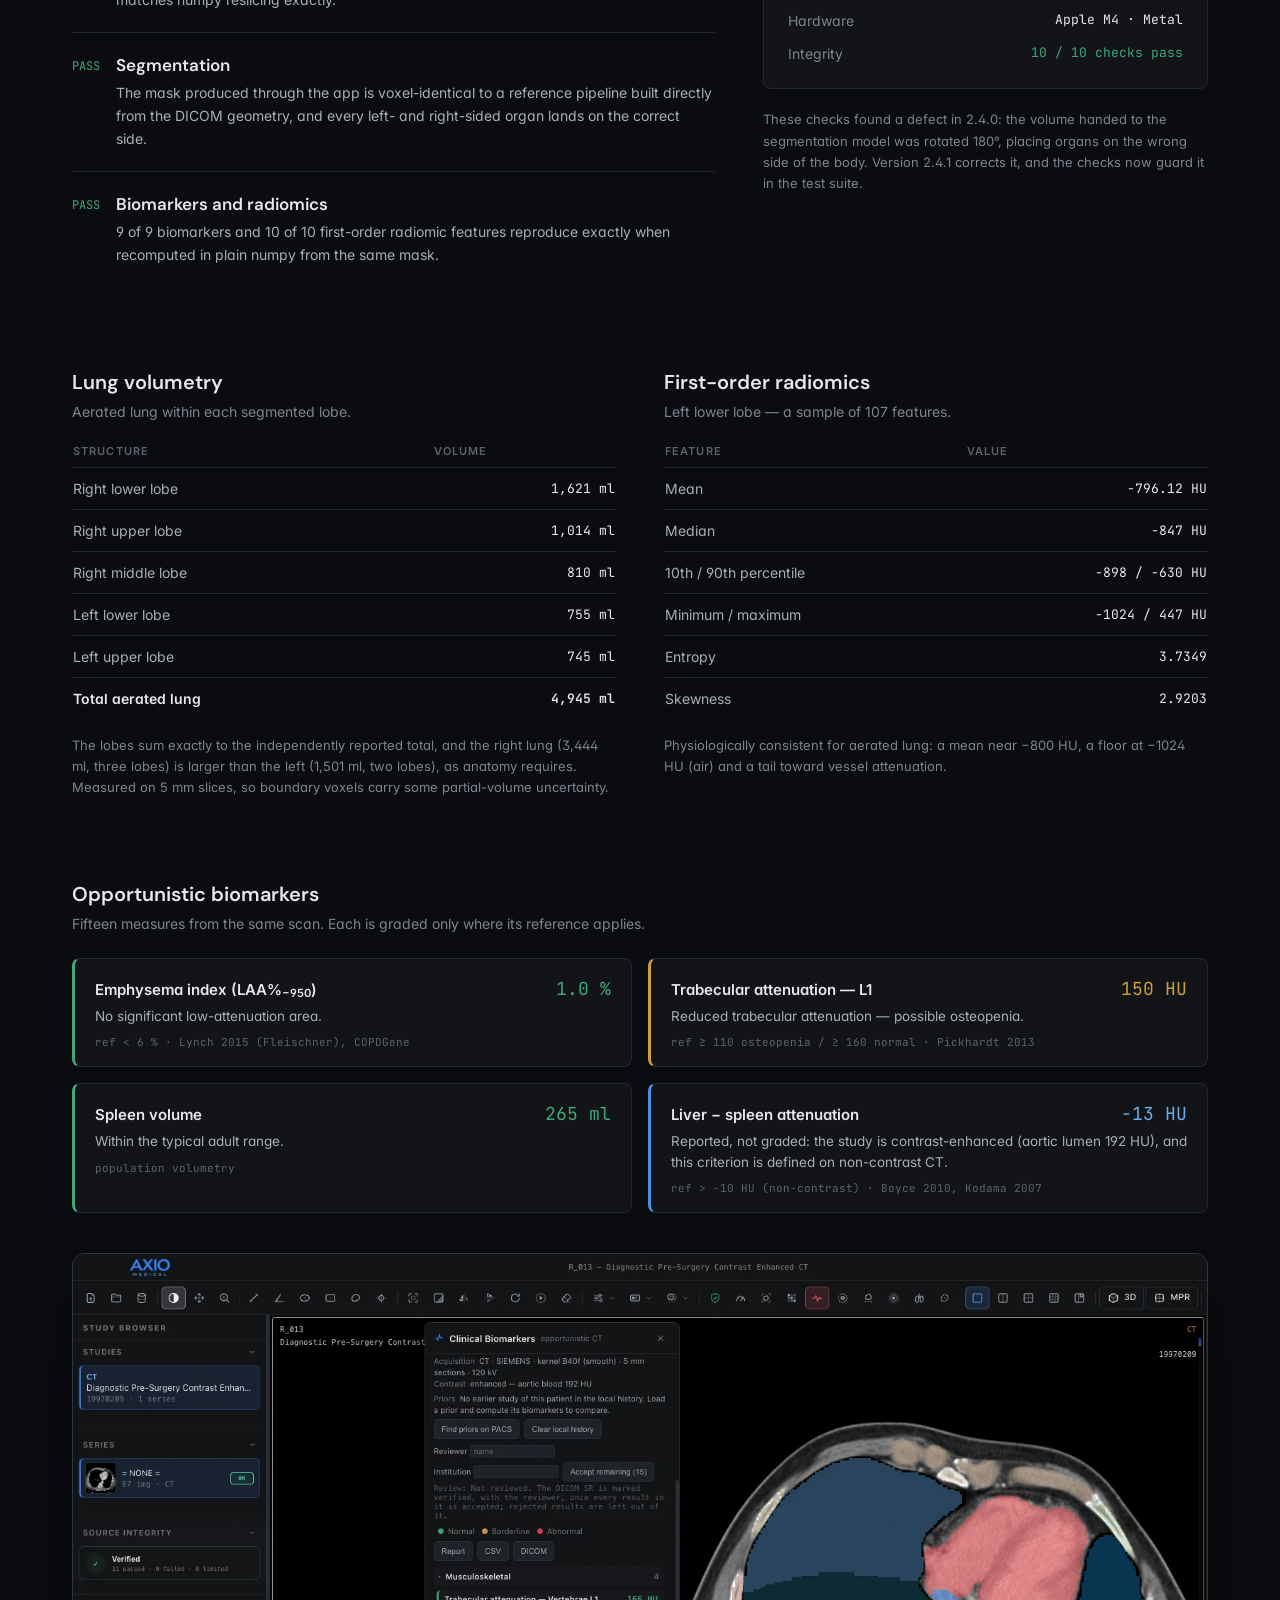
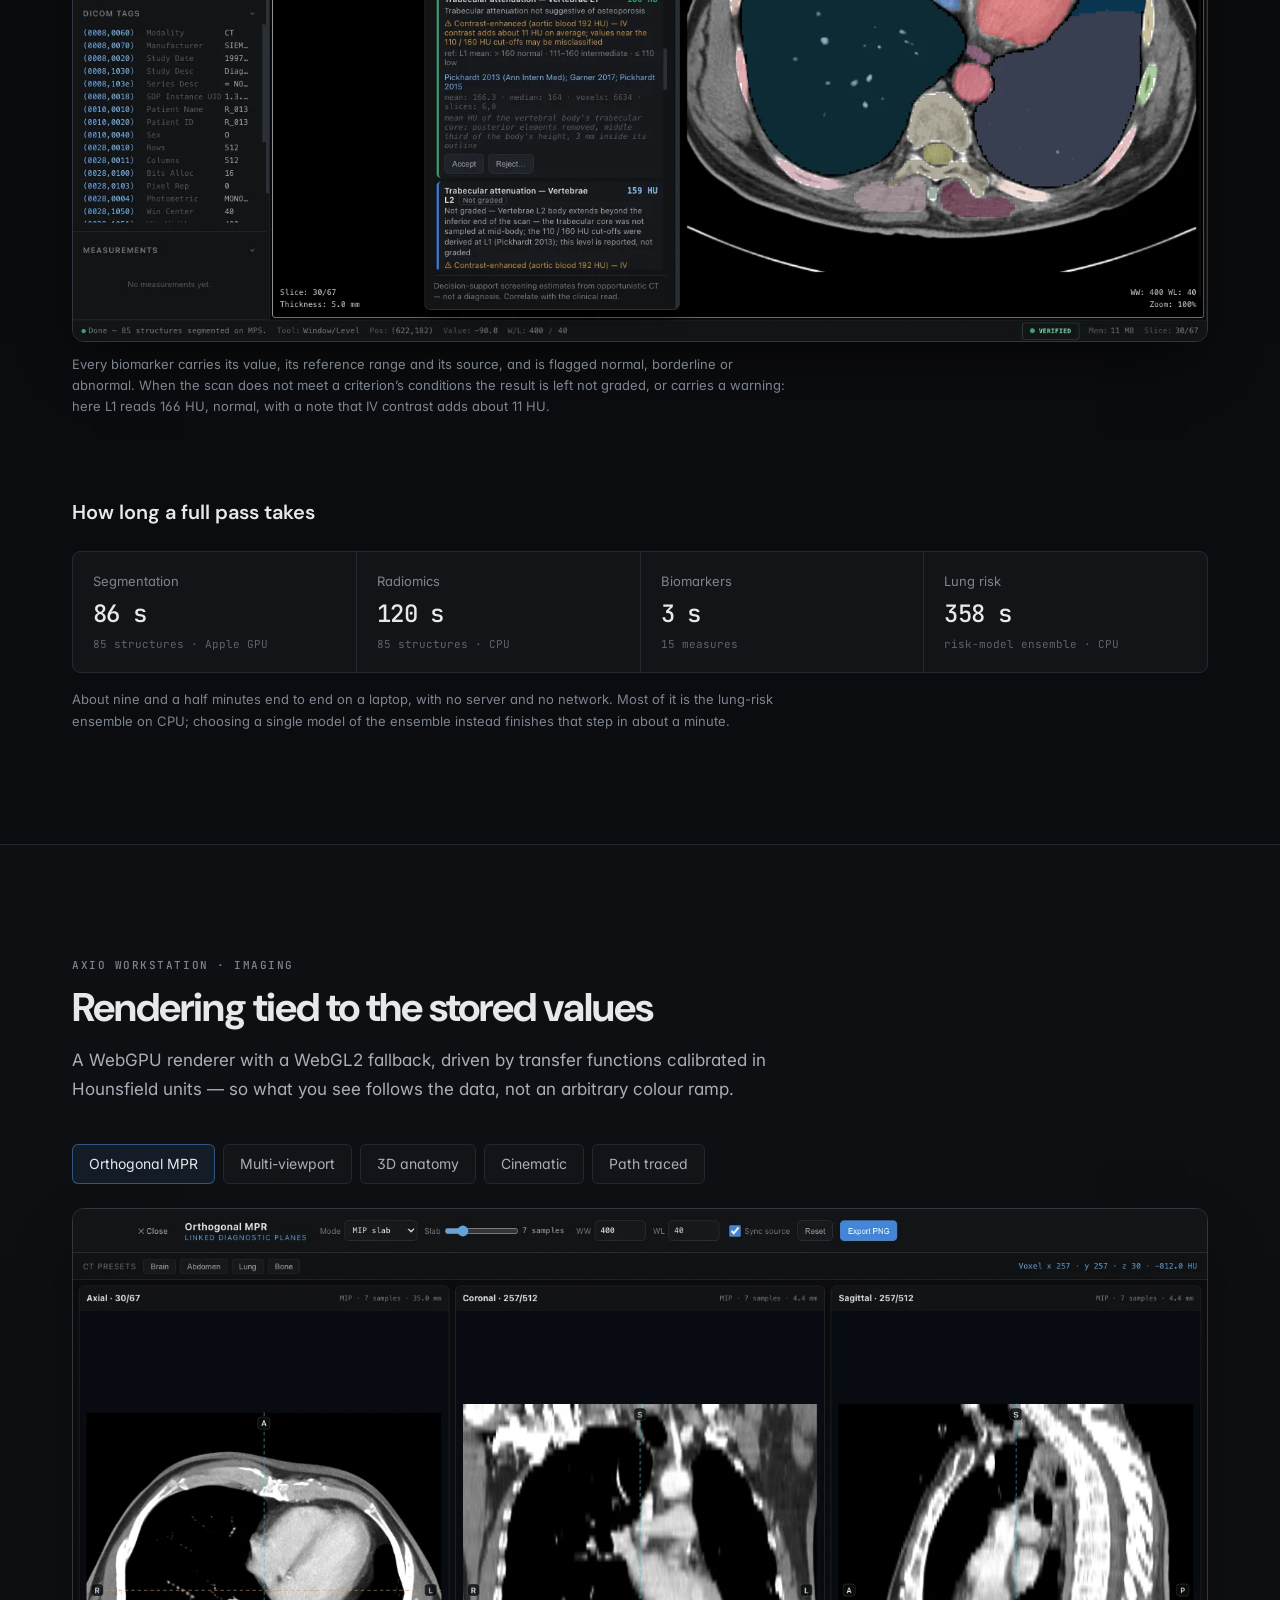
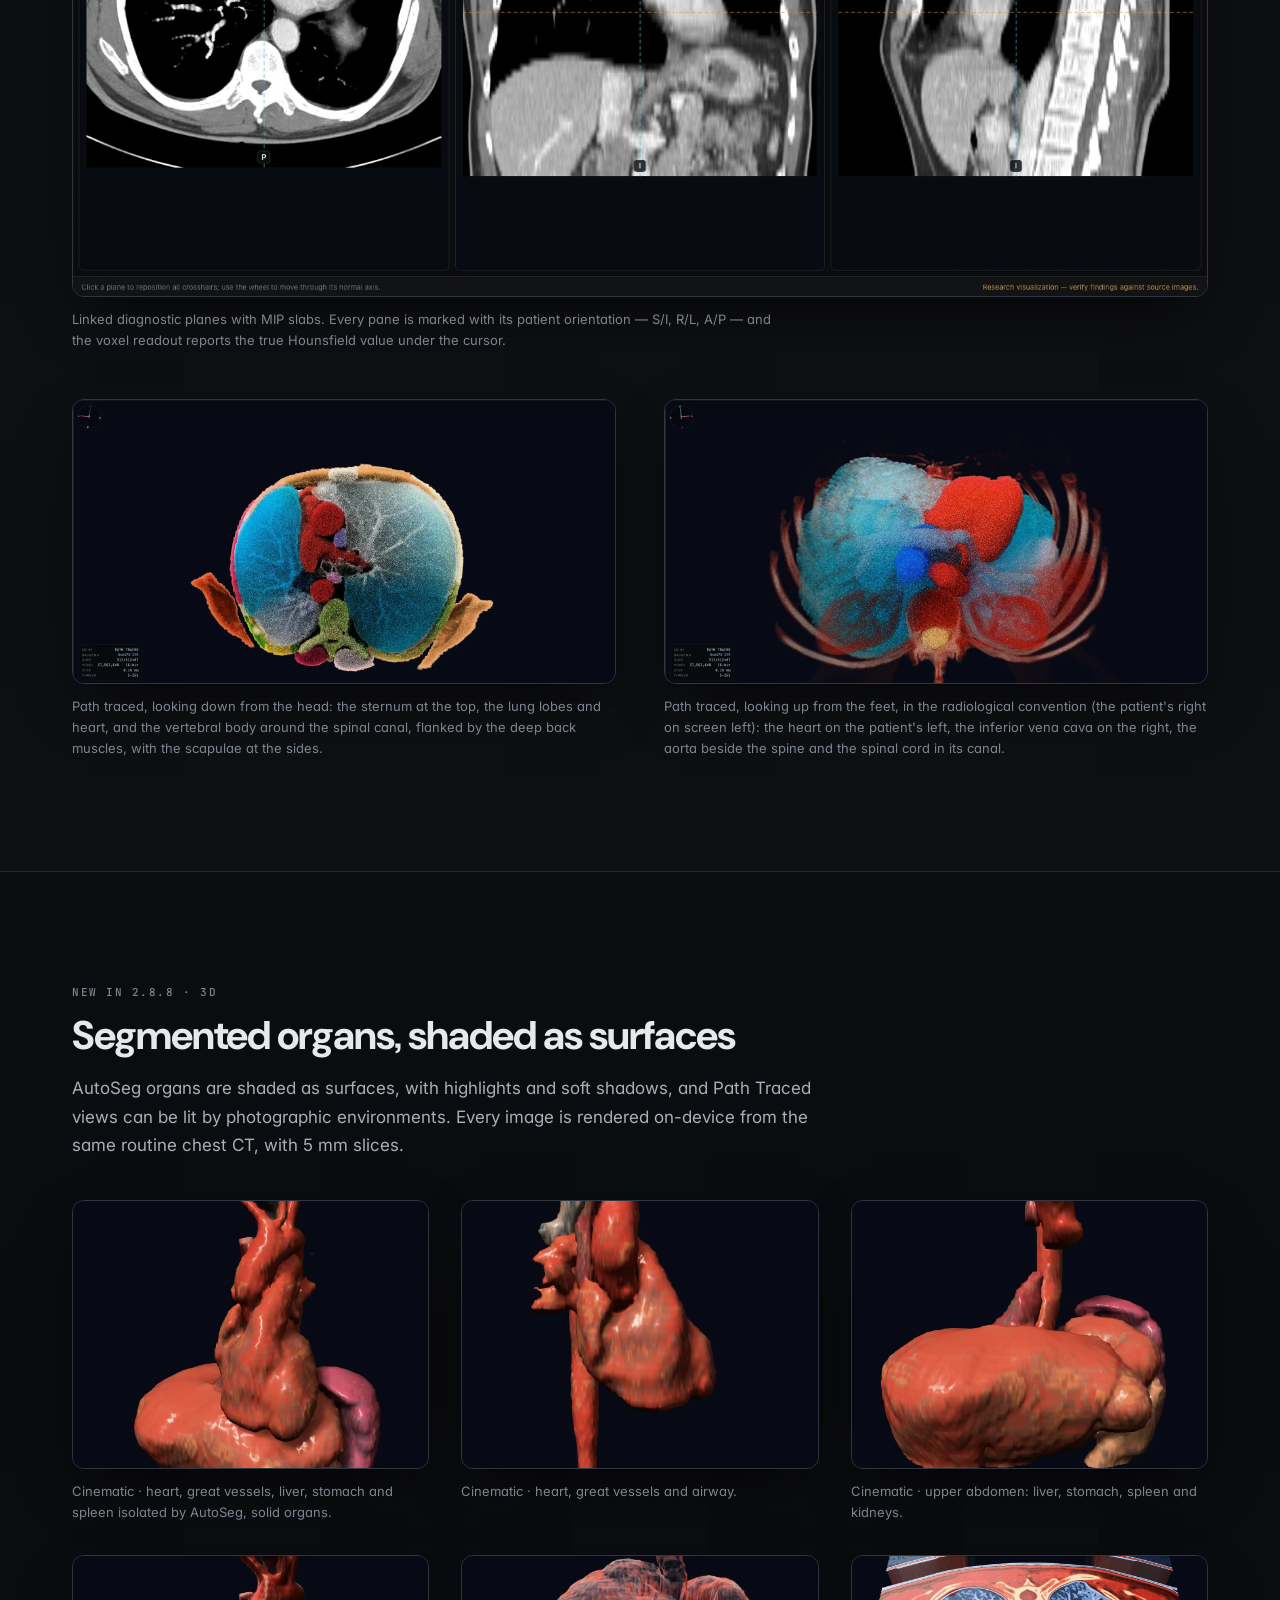
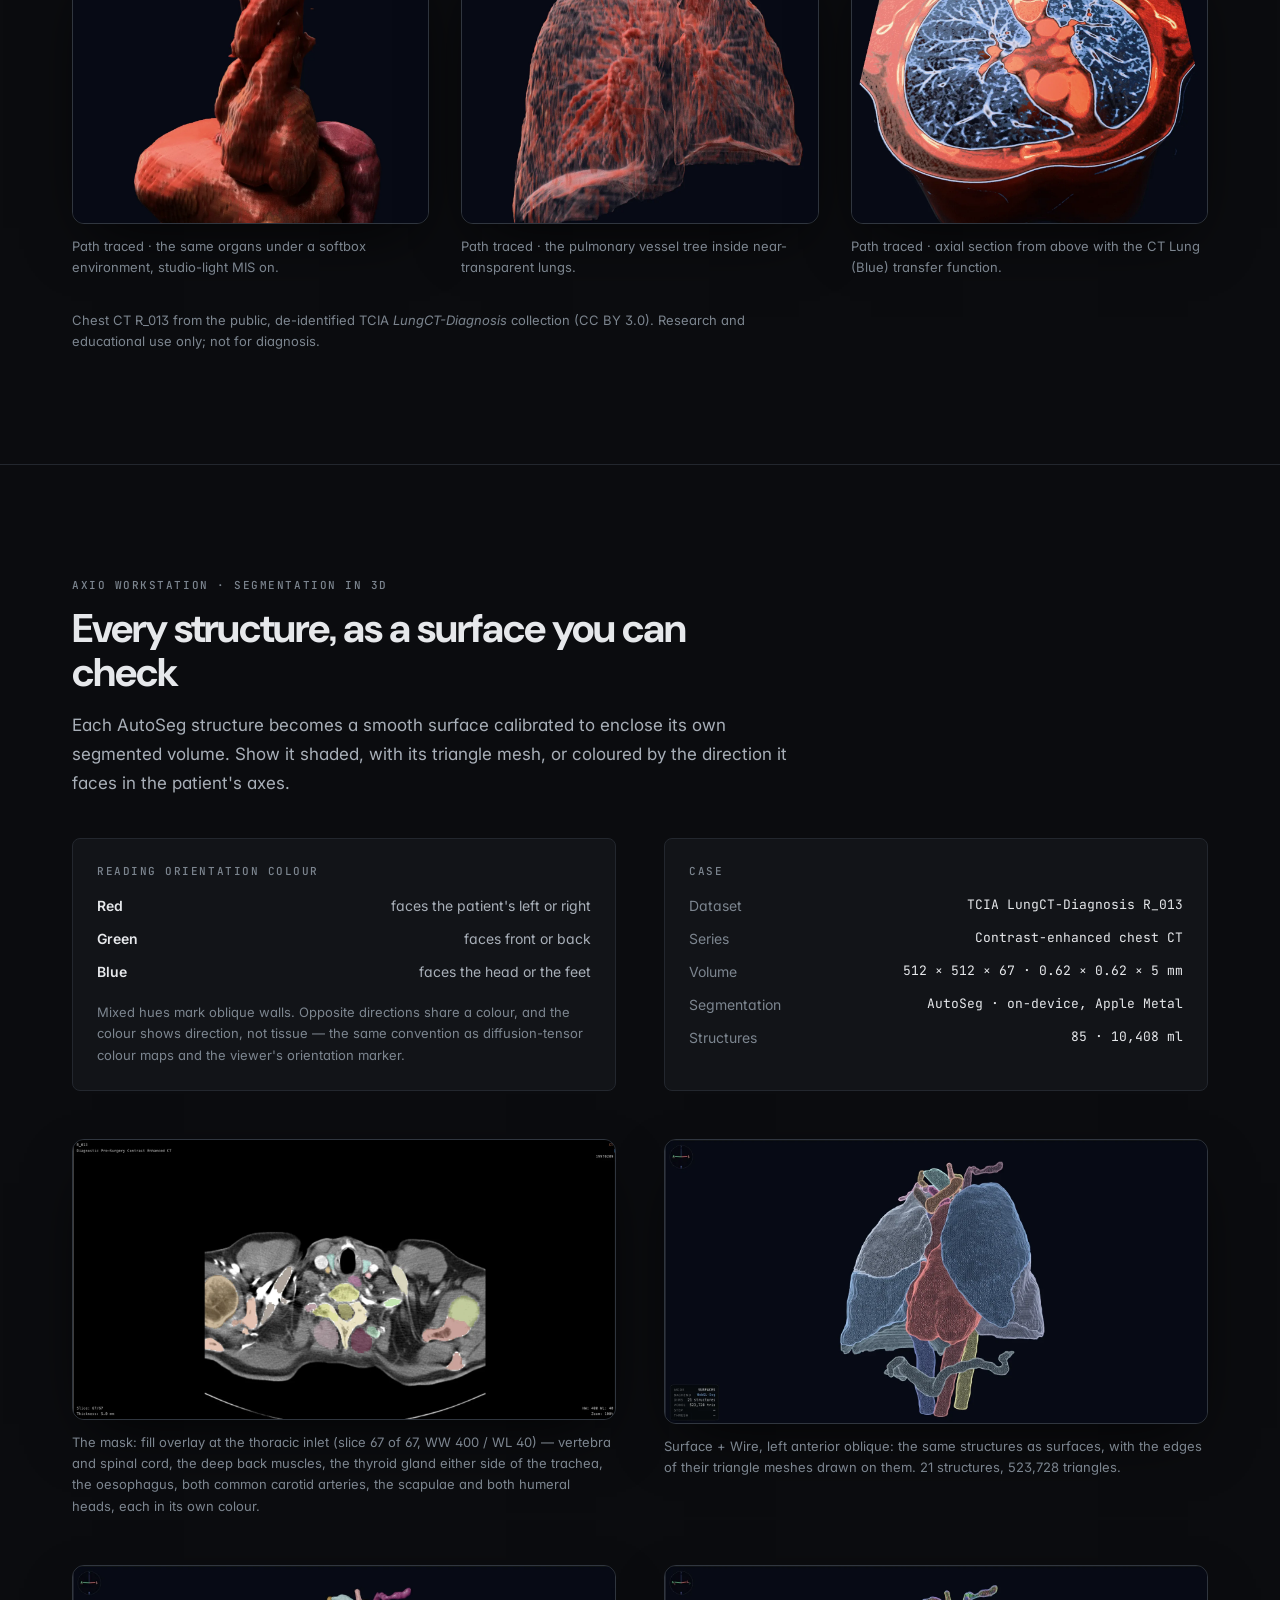
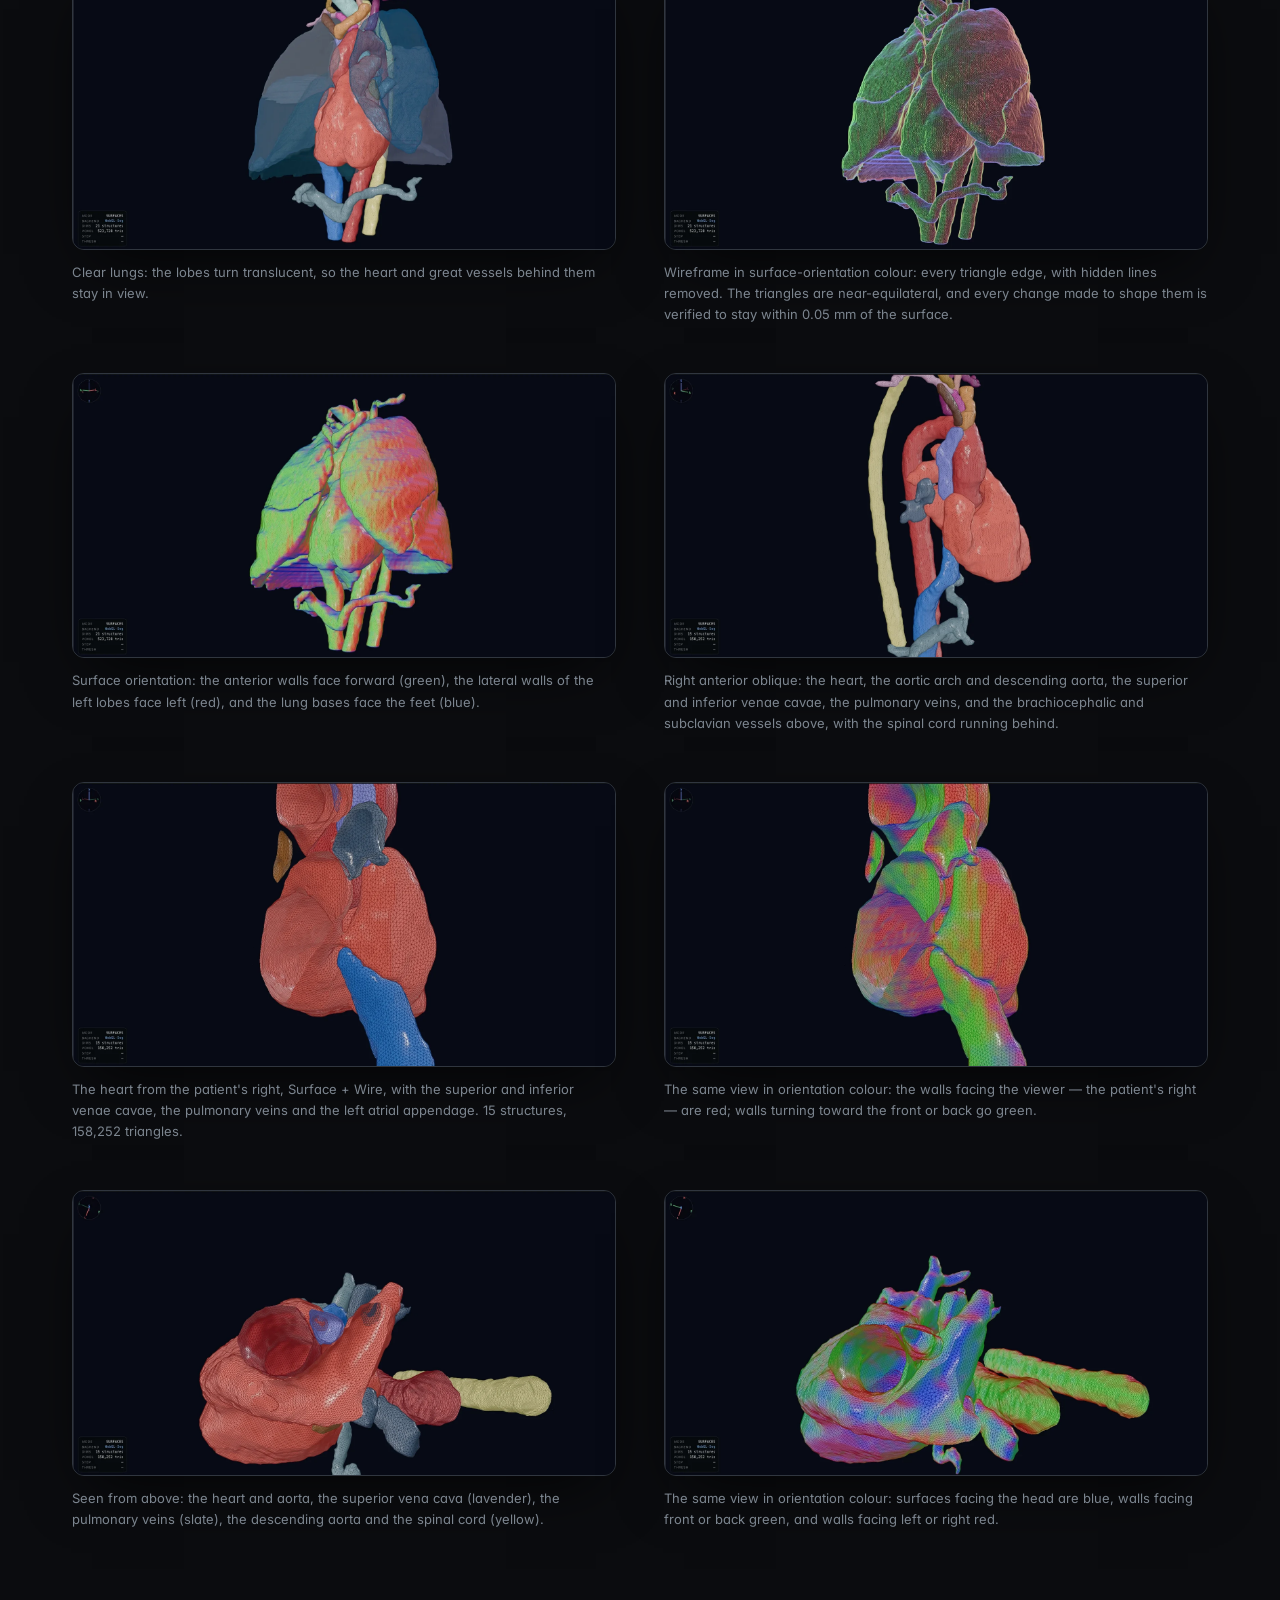
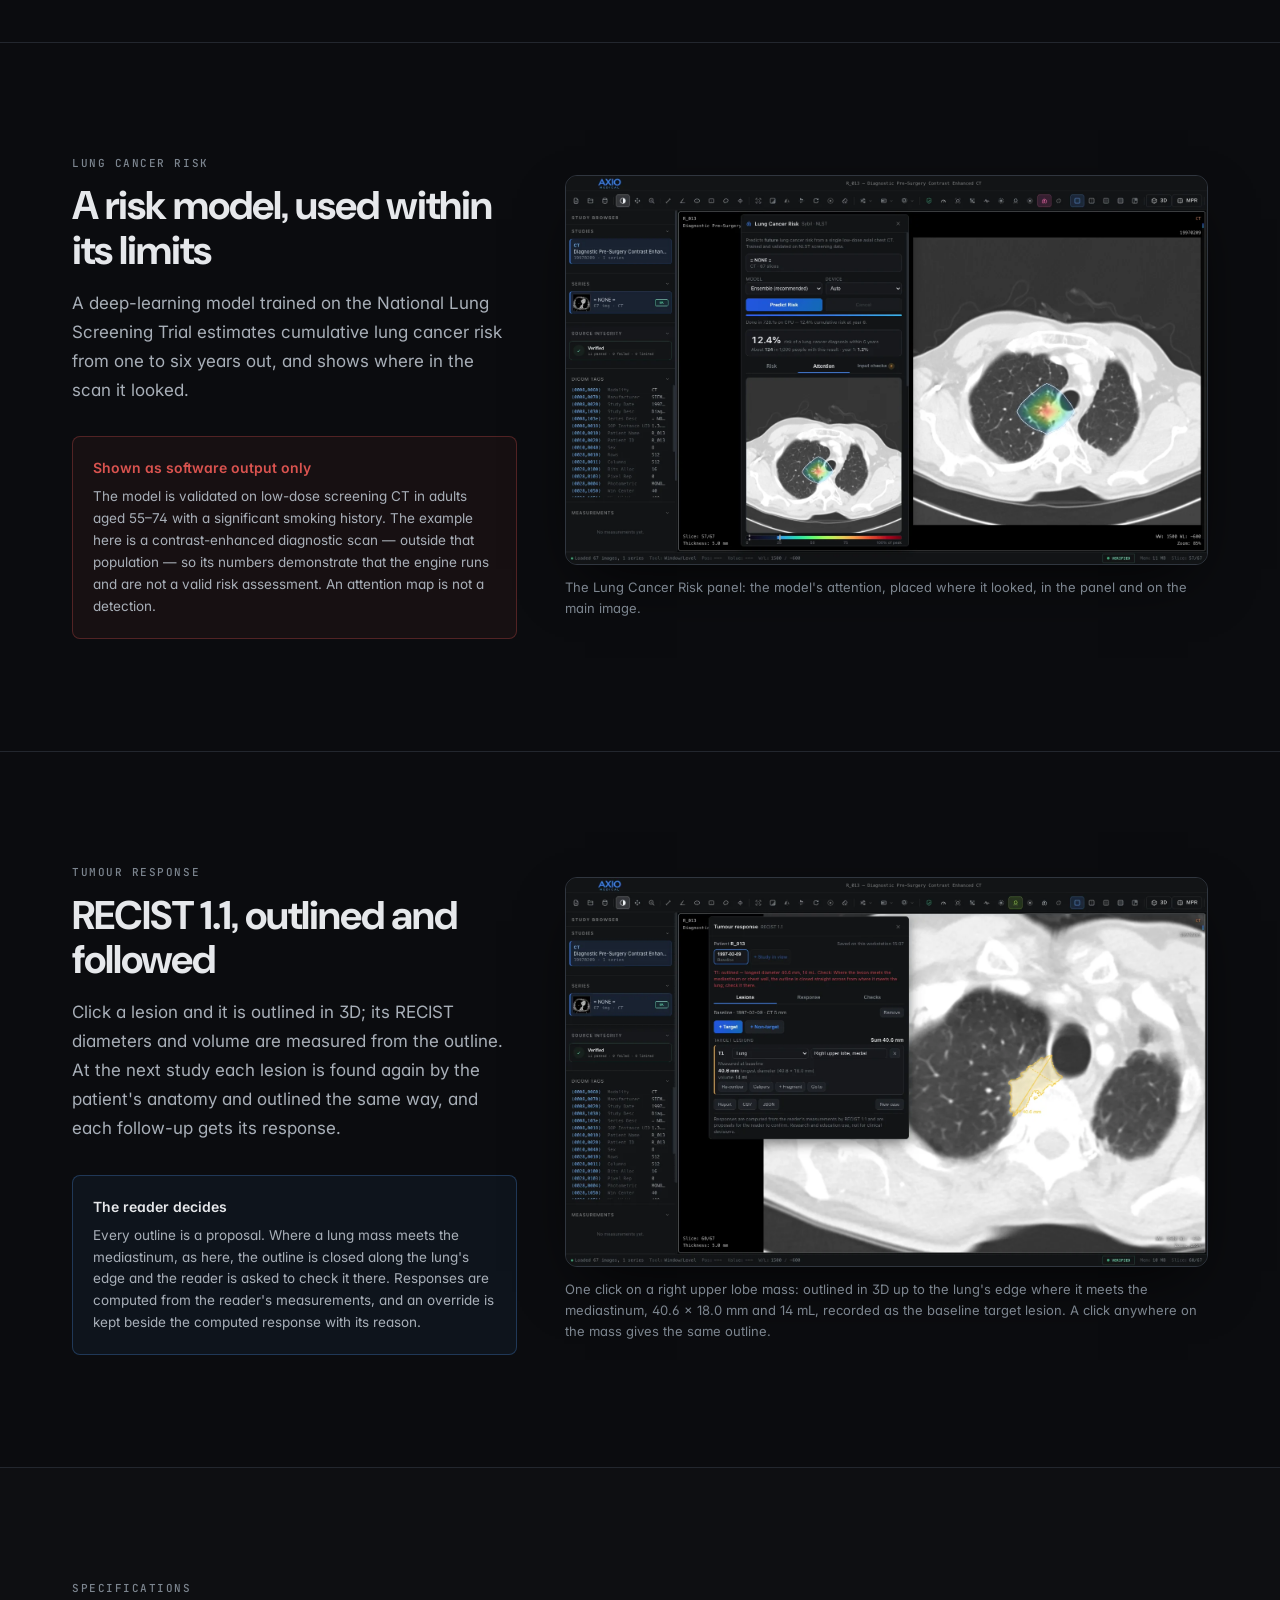
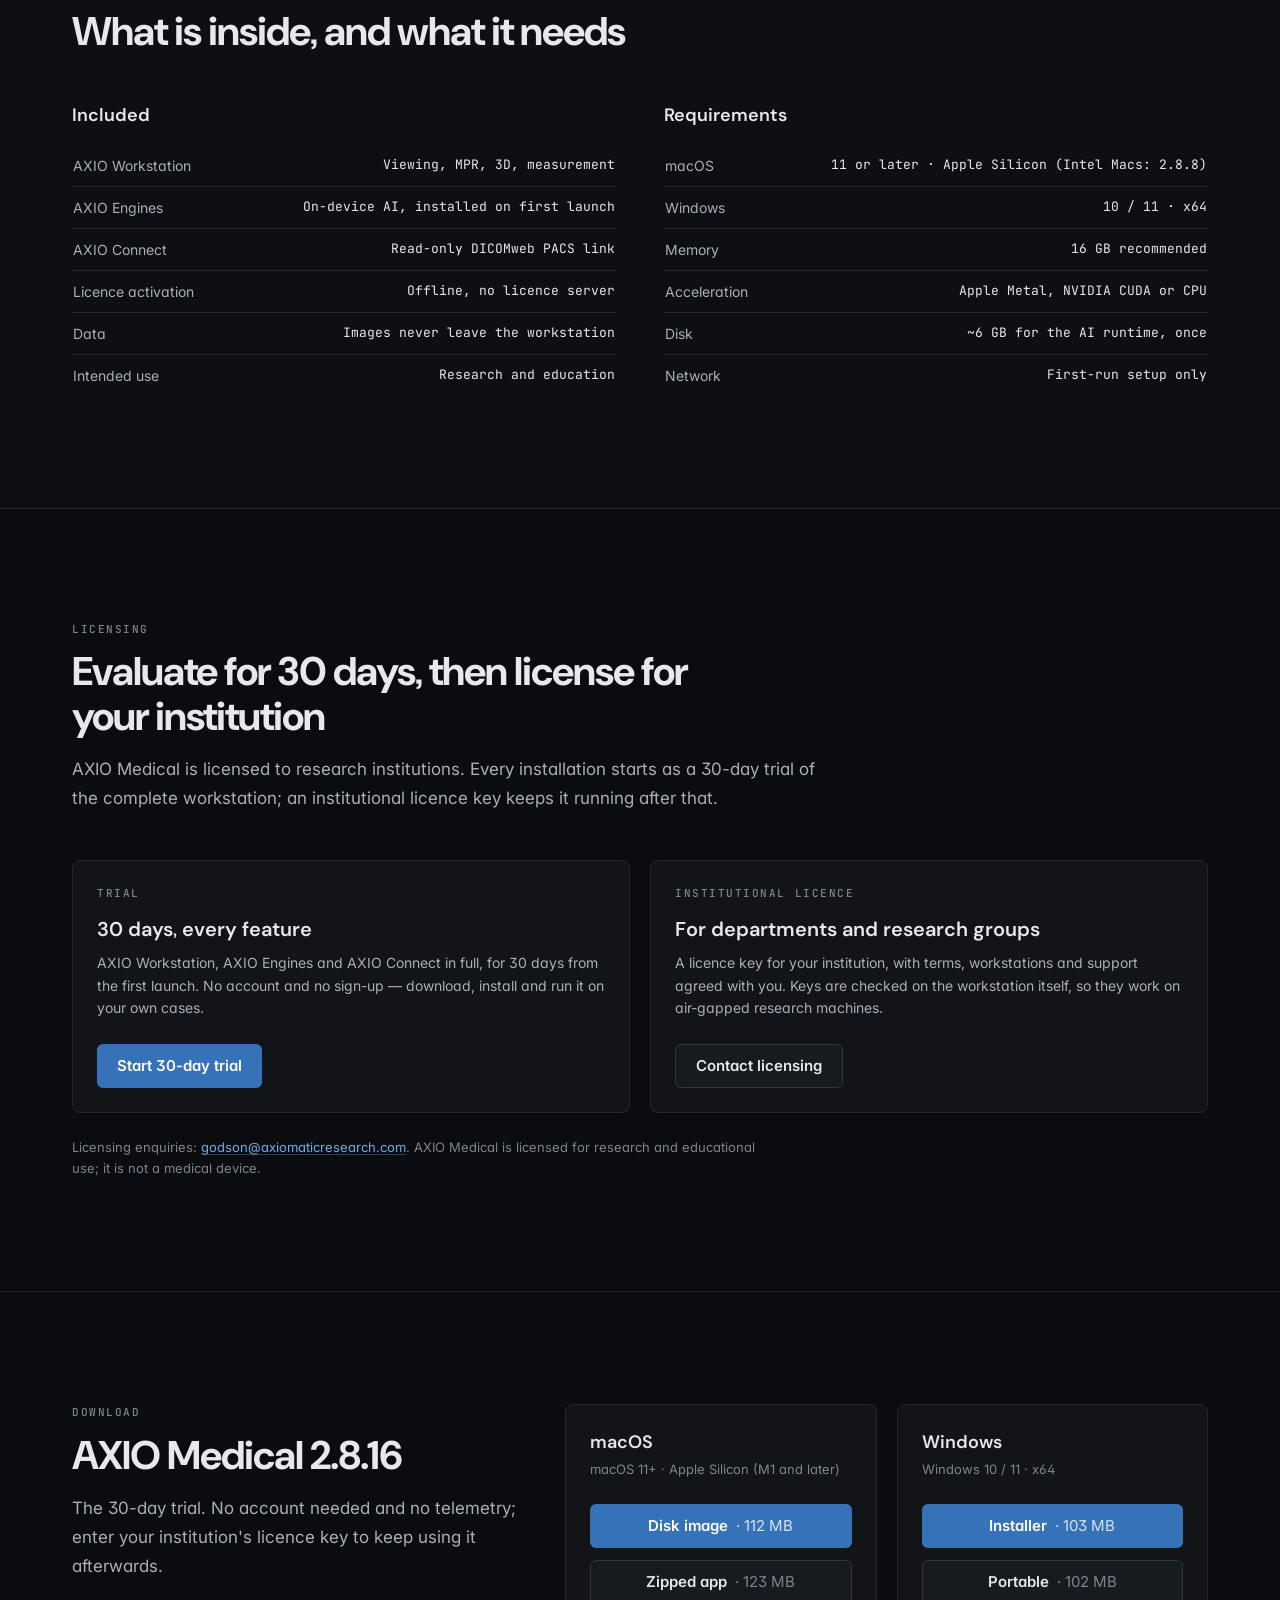
==== commit 99c2fcf8: "Website: 2.8.16 — clinical tests and PDF report; lung outlines independent of the click; tumour resp" ====
--- a/index.html
+++ b/index.html
@@ -536,7 +536,7 @@
       </div>
       <figure class="lg:col-span-7">
         <div class="figure-frame"><img src="img/recist.webp" width="1600" height="969" loading="lazy" alt="The Tumour response panel at baseline with one target lesion in the right upper lobe, and the lesion's 3D outline and long axis on the chest CT, beside the trachea and the mediastinum."></div>
-        <figcaption class="caption">One click on a right upper lobe mass: outlined in 3D up to the lung's edge where it meets the mediastinum, 33.5 × 21.5 mm and 9.7 mL, recorded as the baseline target lesion.</figcaption>
+        <figcaption class="caption">One click on a right upper lobe mass: outlined in 3D up to the lung's edge where it meets the mediastinum, 40.6 × 18.0 mm and 14 mL, recorded as the baseline target lesion. A click anywhere on the mass gives the same outline.</figcaption>
       </figure>
     </div>
   </div>
@@ -605,10 +605,12 @@
     <div class="grid gap-12 lg:grid-cols-12">
       <div class="lg:col-span-5">
         <p class="eyebrow">Download</p>
-        <h2 class="h-section mt-3">AXIO Medical 2.8.15</h2>
+        <h2 class="h-section mt-3">AXIO Medical 2.8.16</h2>
         <p class="lede mt-4">The 30-day trial. No account needed and no telemetry; enter your institution's licence key to keep using it afterwards.</p>
         <div class="mt-8 rounded-lg border border-accent/30 bg-accent/[0.06] p-5">
-          <p class="text-[14px] font-semibold text-ink-1">New in 2.8.15</p>
+          <p class="text-[14px] font-semibold text-ink-1">New in 2.8.16</p>
+          <p class="mt-2 text-[13.5px] leading-relaxed text-ink-2">Clinical tests: coronary calcium (Agatston, CAC-DRS) on non-contrast chest CT, each lesion confirmed by the reader; Brock and Mayo malignancy probability for each nodule; tumour radiomics after IBSI image processing, benchmarked against the IBSI reference values. Run all tests writes a PDF report with labelled anatomy images. The outline of a lung lesion against the mediastinum no longer depends on where it is clicked.</p>
+          <p class="mt-3 text-[14px] font-semibold text-ink-1">New in 2.8.15</p>
           <p class="mt-2 text-[13.5px] leading-relaxed text-ink-2">Lung lesions that touch the mediastinum or chest wall are outlined to the lung's edge instead of running on into it, and the reader is asked to check the outline there. A lesion beside the trachea takes its edge from the lung, not from the airway's air. Applies to tumour response and nodule measurement.</p>
           <p class="mt-3 text-[14px] font-semibold text-ink-1">New in 2.8.14</p>
           <p class="mt-2 text-[13.5px] leading-relaxed text-ink-2">Tumour response by RECIST 1.1: record target and non-target lesions, outline each in 3D with one click (its diameters and volume measured from the outline), and at the next study find every lesion again by the patient's anatomy and outline it the same way. Each follow-up gets its response and the case its best overall response, with every rule of the guideline and its 2016 update applied, and the reader's decision kept beside the computed one. A redrawn toolbar, each button in its own colour.</p>
@@ -629,8 +631,8 @@
           <h3 class="font-display text-[18px] font-semibold">macOS</h3>
           <p class="mt-1 text-[13px] text-ink-3">macOS 11+ · Apple Silicon (M1 and later)</p>
           <div class="mt-6 flex flex-col gap-3">
-            <a class="btn-primary" href="https://github.com/godsonj64/axiomedical3-releases/releases/download/v2.8.15/AXIO.Medical-2.8.15-arm64.dmg">Disk image <span class="font-normal opacity-80">· 112 MB</span></a>
-            <a class="btn-secondary" href="https://github.com/godsonj64/axiomedical3-releases/releases/download/v2.8.15/AXIO.Medical-2.8.15-arm64-mac.zip">Zipped app <span class="font-normal text-ink-3">· 123 MB</span></a>
+            <a class="btn-primary" href="https://github.com/godsonj64/axiomedical3-releases/releases/download/v2.8.16/AXIO.Medical-2.8.16-arm64.dmg">Disk image <span class="font-normal opacity-80">· 112 MB</span></a>
+            <a class="btn-secondary" href="https://github.com/godsonj64/axiomedical3-releases/releases/download/v2.8.16/AXIO.Medical-2.8.16-arm64-mac.zip">Zipped app <span class="font-normal text-ink-3">· 123 MB</span></a>
           </div>
           <p class="fine mt-3">Intel Mac? <a class="text-accent-tint underline decoration-accent/40 underline-offset-2 hover:decoration-accent" href="https://github.com/godsonj64/axiomedical3-releases/releases/tag/v2.8.8">2.8.8</a> is the last version for Intel Macs.</p>
         </div>
@@ -638,12 +640,12 @@
           <h3 class="font-display text-[18px] font-semibold">Windows</h3>
           <p class="mt-1 text-[13px] text-ink-3">Windows 10 / 11 · x64</p>
           <div class="mt-6 flex flex-col gap-3">
-            <a class="btn-primary" href="https://github.com/godsonj64/axiomedical3-releases/releases/download/v2.8.15/AXIO.Medical.Setup.2.8.15.exe">Installer <span class="font-normal opacity-80">· 103 MB</span></a>
-            <a class="btn-secondary" href="https://github.com/godsonj64/axiomedical3-releases/releases/download/v2.8.15/AXIO.Medical.2.8.15.exe">Portable <span class="font-normal text-ink-3">· 102 MB</span></a>
+            <a class="btn-primary" href="https://github.com/godsonj64/axiomedical3-releases/releases/download/v2.8.16/AXIO.Medical.Setup.2.8.16.exe">Installer <span class="font-normal opacity-80">· 103 MB</span></a>
+            <a class="btn-secondary" href="https://github.com/godsonj64/axiomedical3-releases/releases/download/v2.8.16/AXIO.Medical.2.8.16.exe">Portable <span class="font-normal text-ink-3">· 102 MB</span></a>
           </div>
         </div>
         <div class="sm:col-span-2">
-          <p class="fine">These builds are not signed with a paid code-signing certificate. On macOS, open the app once, then choose <span class="text-ink-2">Open Anyway</span> under System Settings → Privacy &amp; Security; on Windows, choose <span class="text-ink-2">More info → Run anyway</span> if SmartScreen appears. Verify downloads against the SHA-256 checksums in the <a class="text-accent-tint underline decoration-accent/40 underline-offset-2 hover:decoration-accent" href="https://github.com/godsonj64/axiomedical3-releases/releases/tag/v2.8.15">release notes</a>.</p>
+          <p class="fine">These builds are not signed with a paid code-signing certificate. On macOS, open the app once, then choose <span class="text-ink-2">Open Anyway</span> under System Settings → Privacy &amp; Security; on Windows, choose <span class="text-ink-2">More info → Run anyway</span> if SmartScreen appears. Verify downloads against the SHA-256 checksums in the <a class="text-accent-tint underline decoration-accent/40 underline-offset-2 hover:decoration-accent" href="https://github.com/godsonj64/axiomedical3-releases/releases/tag/v2.8.16">release notes</a>.</p>
         </div>
       </div>
     </div>
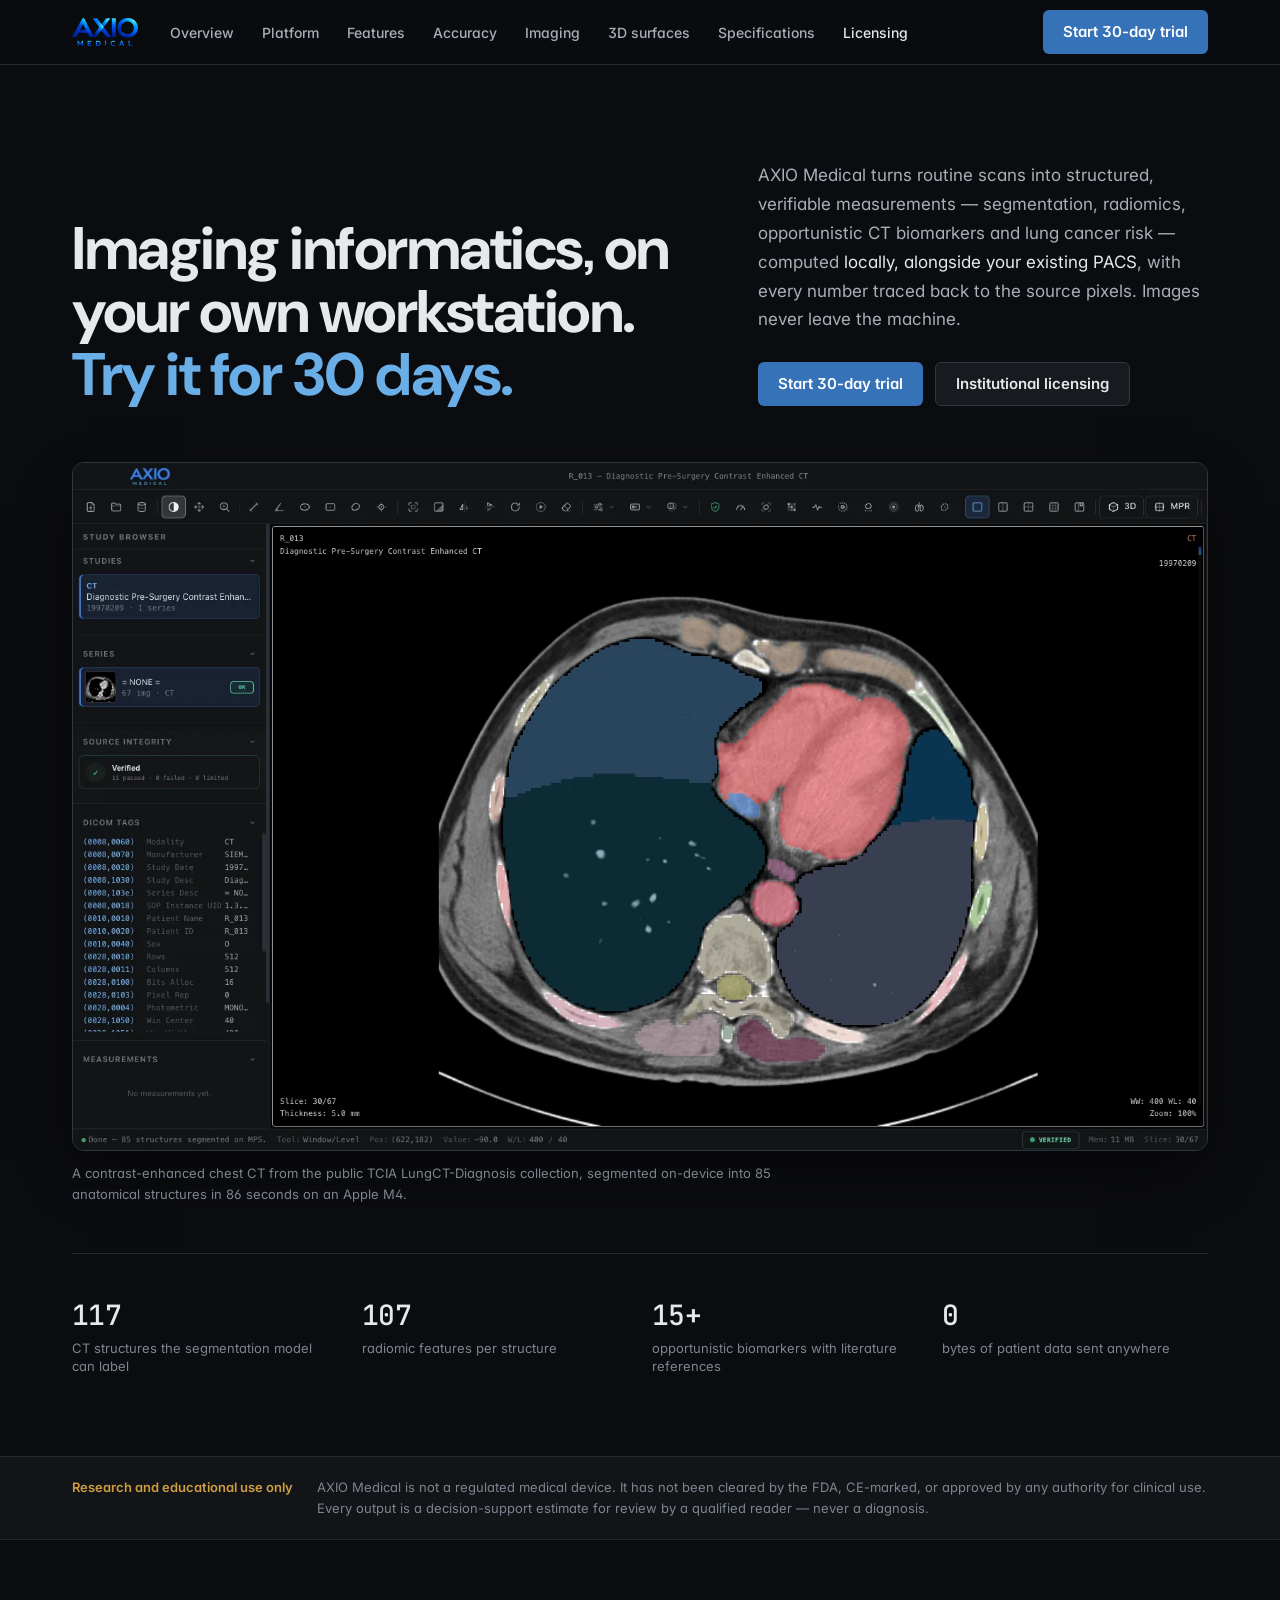
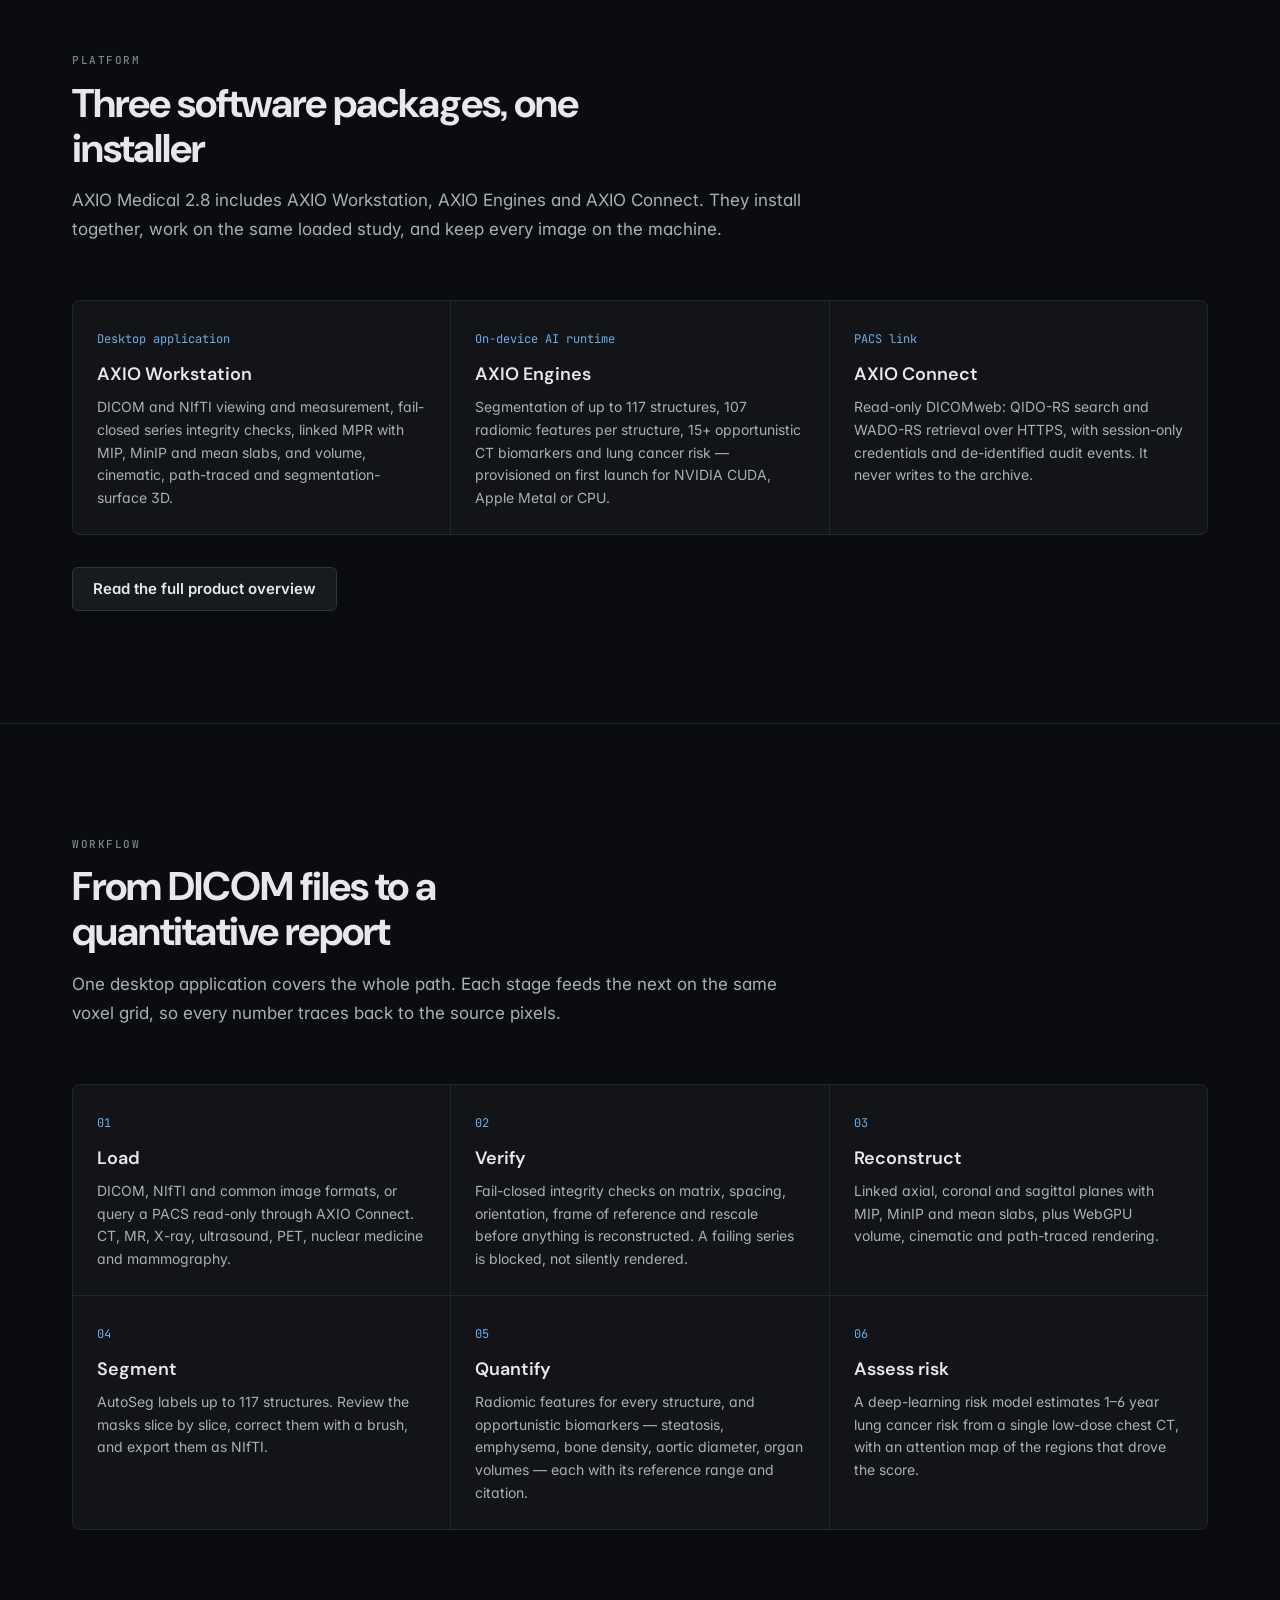
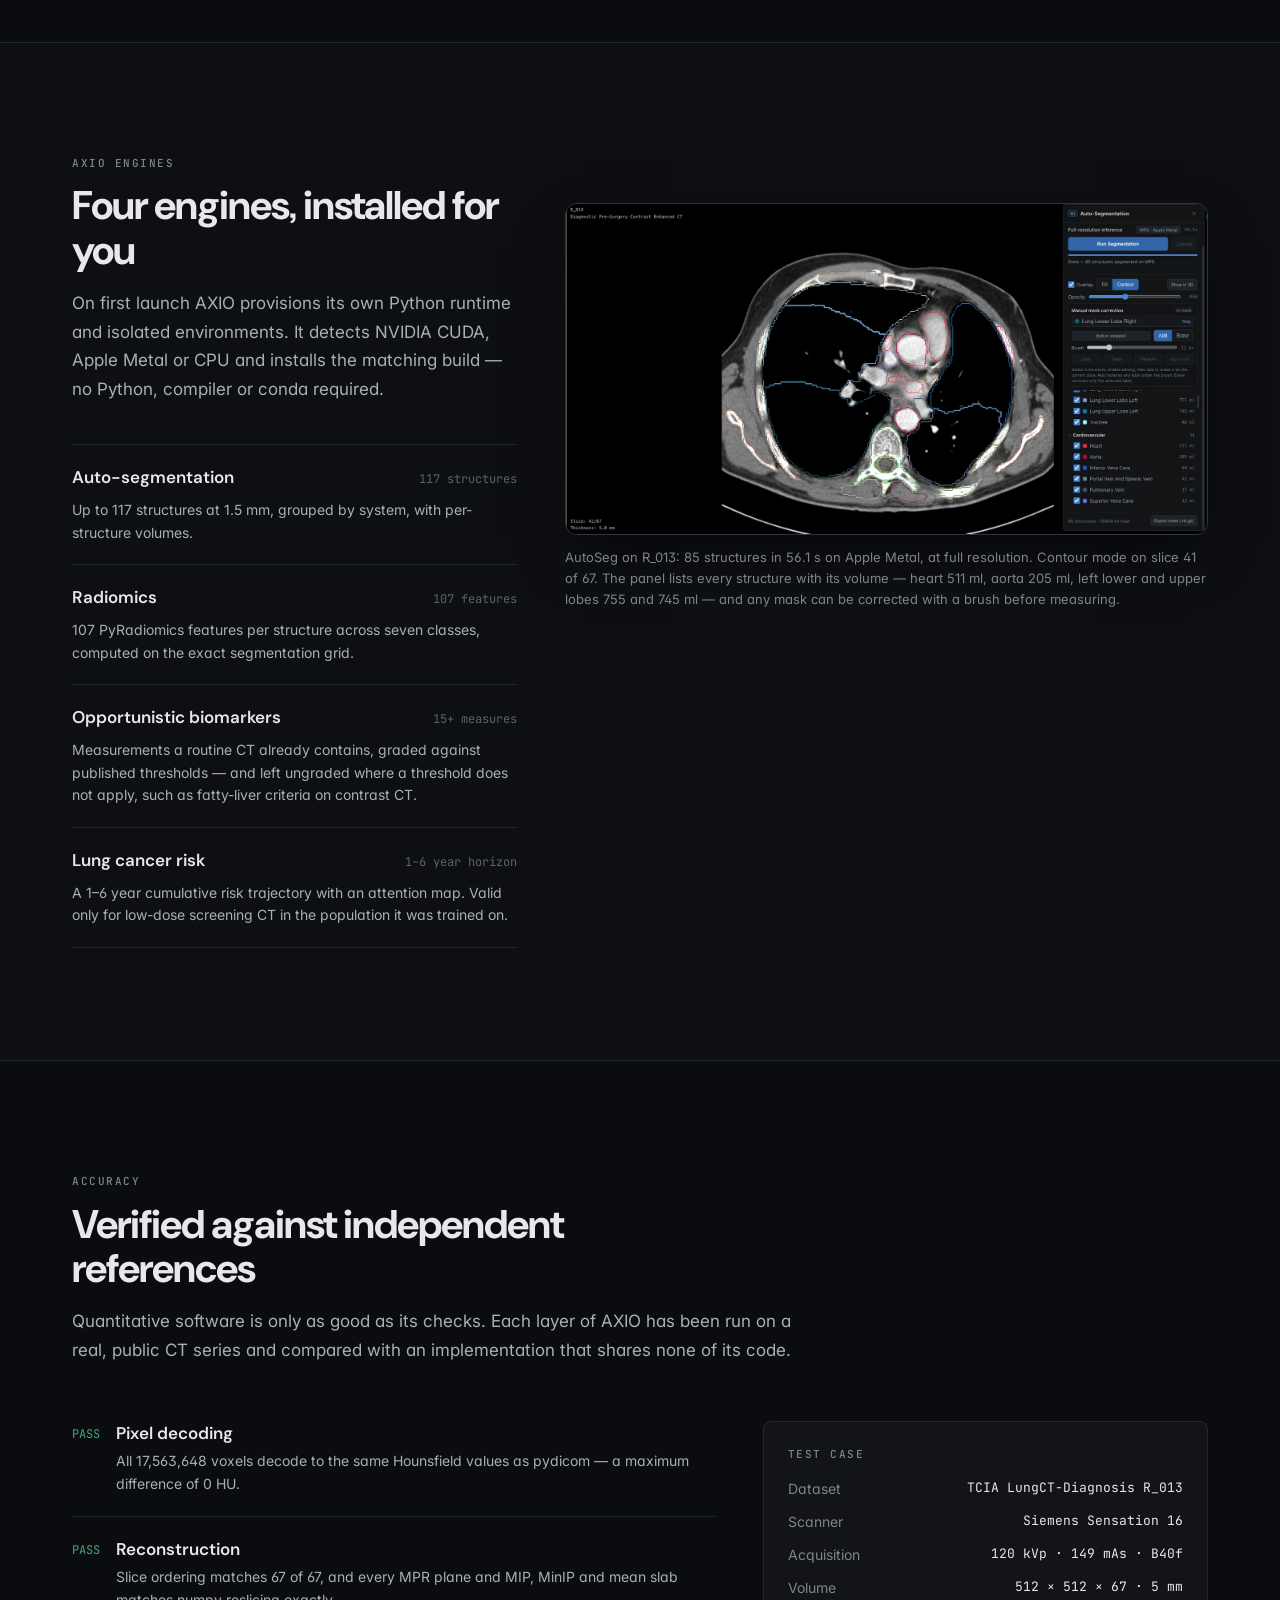
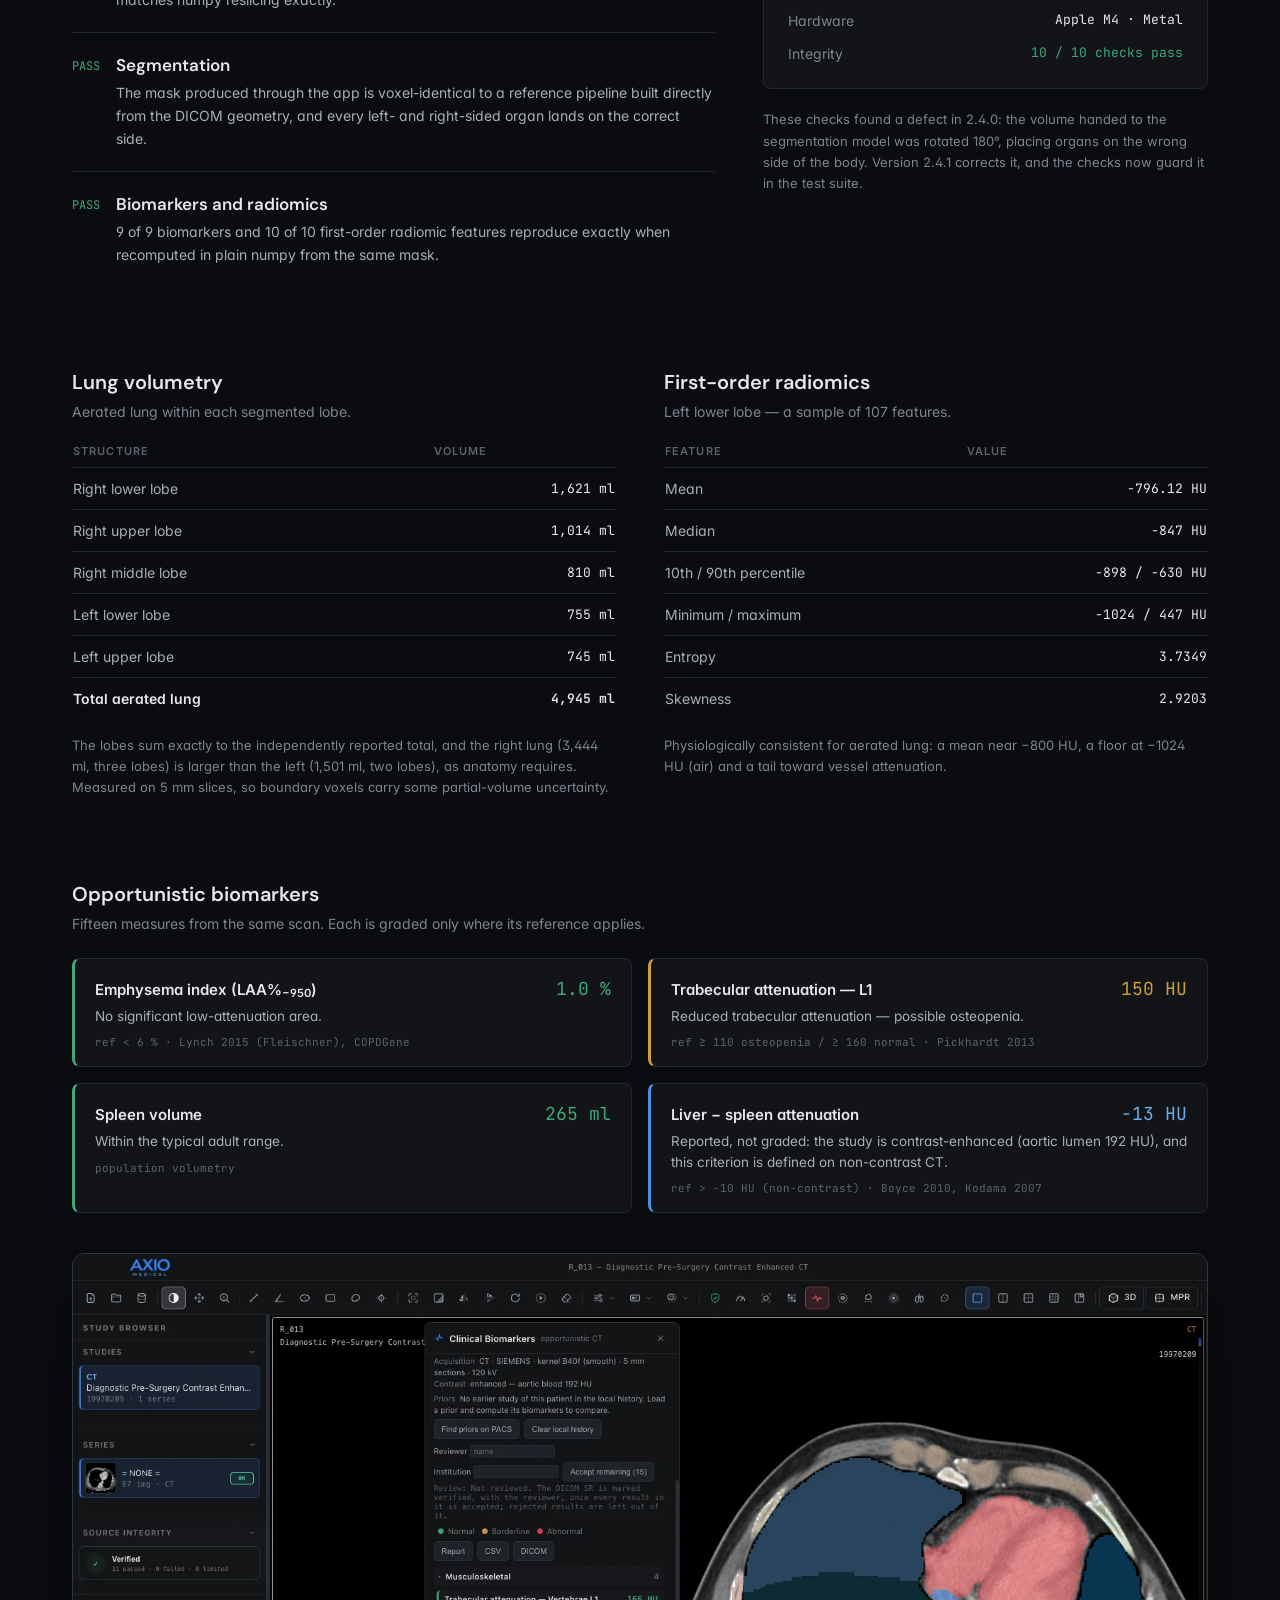
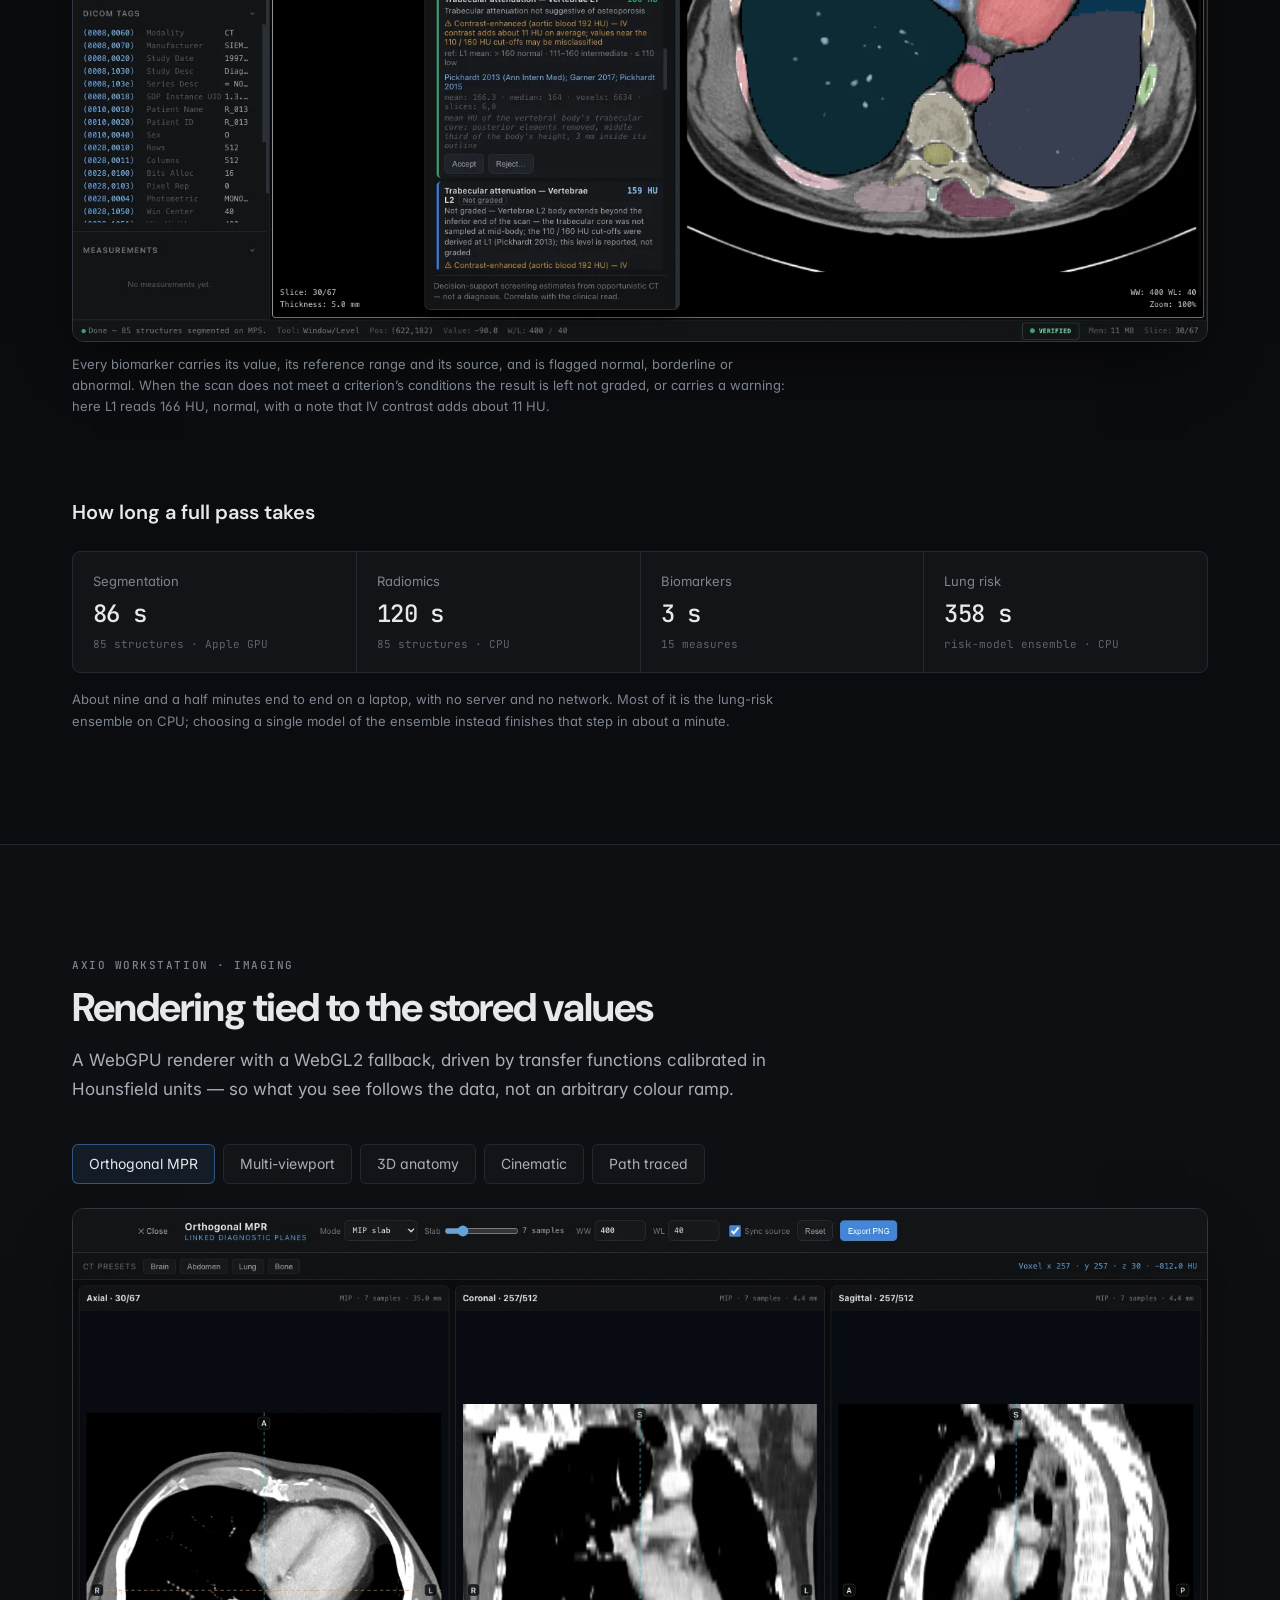
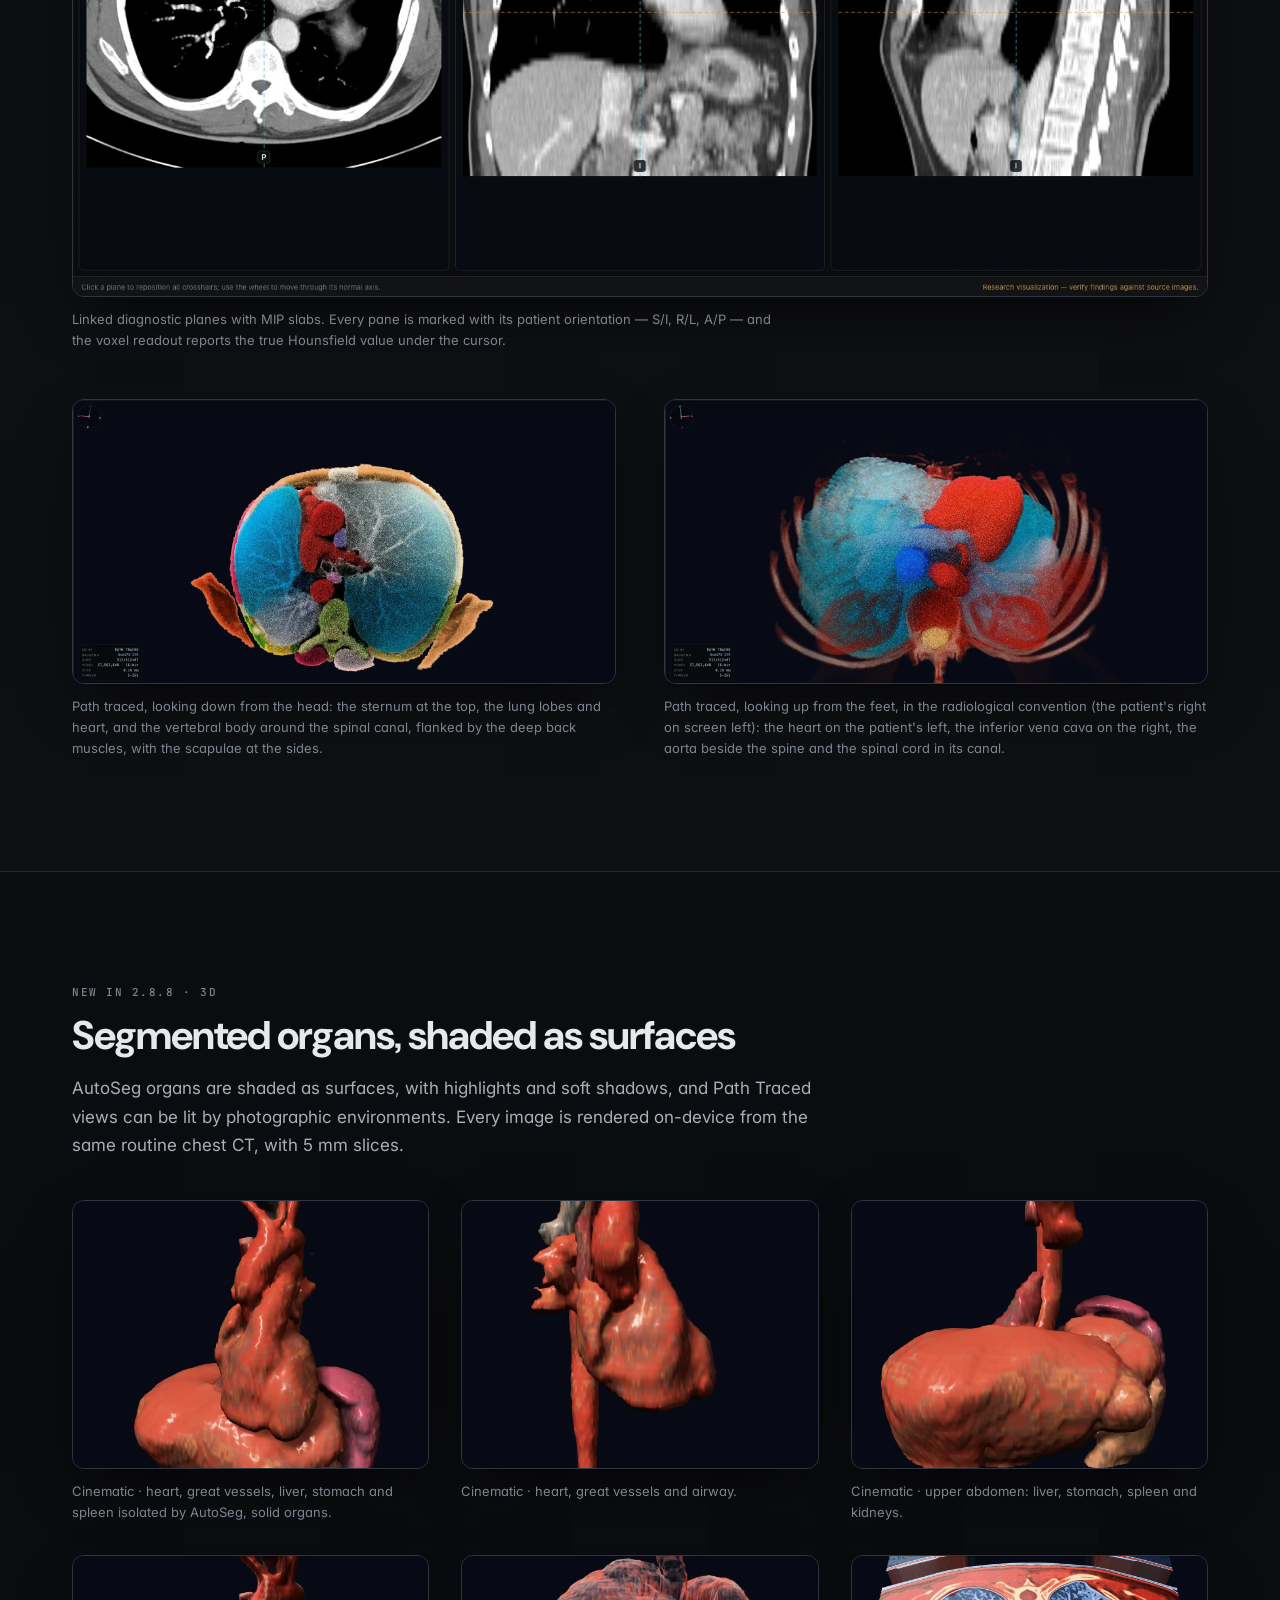
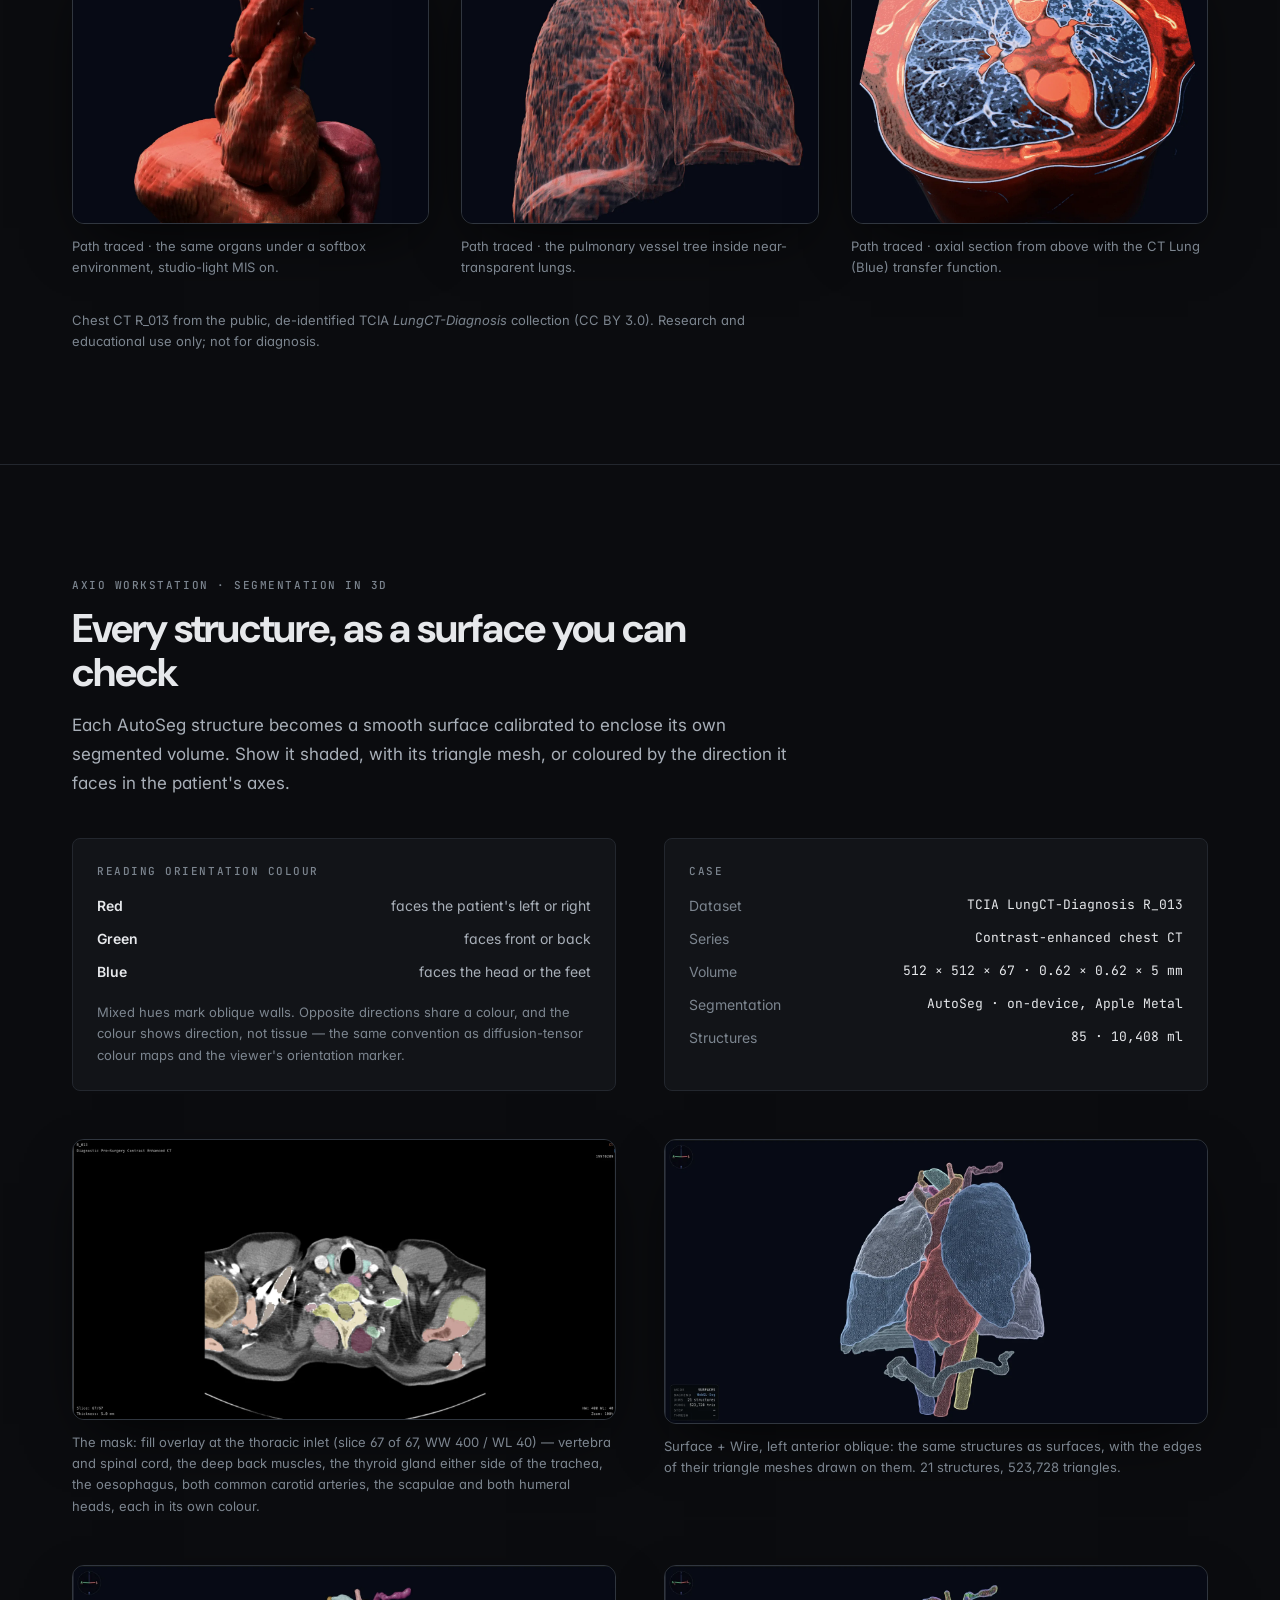
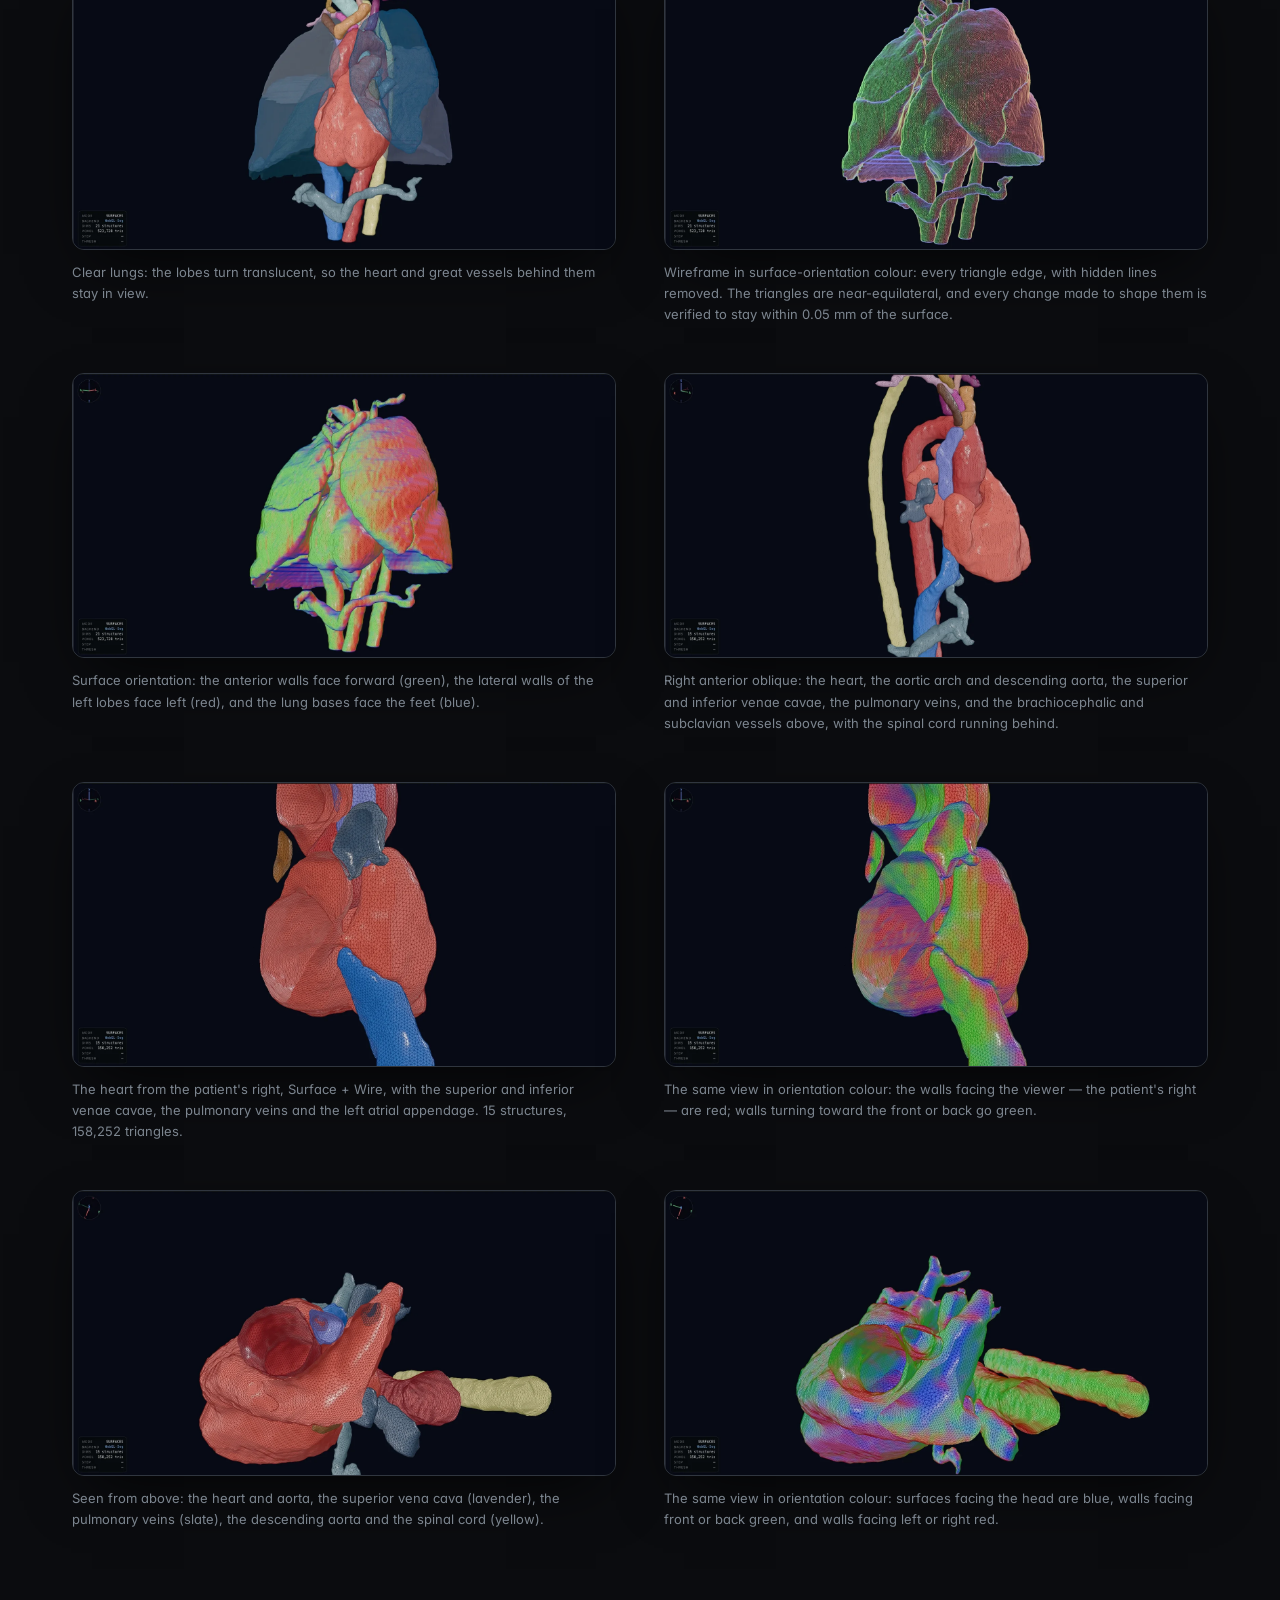
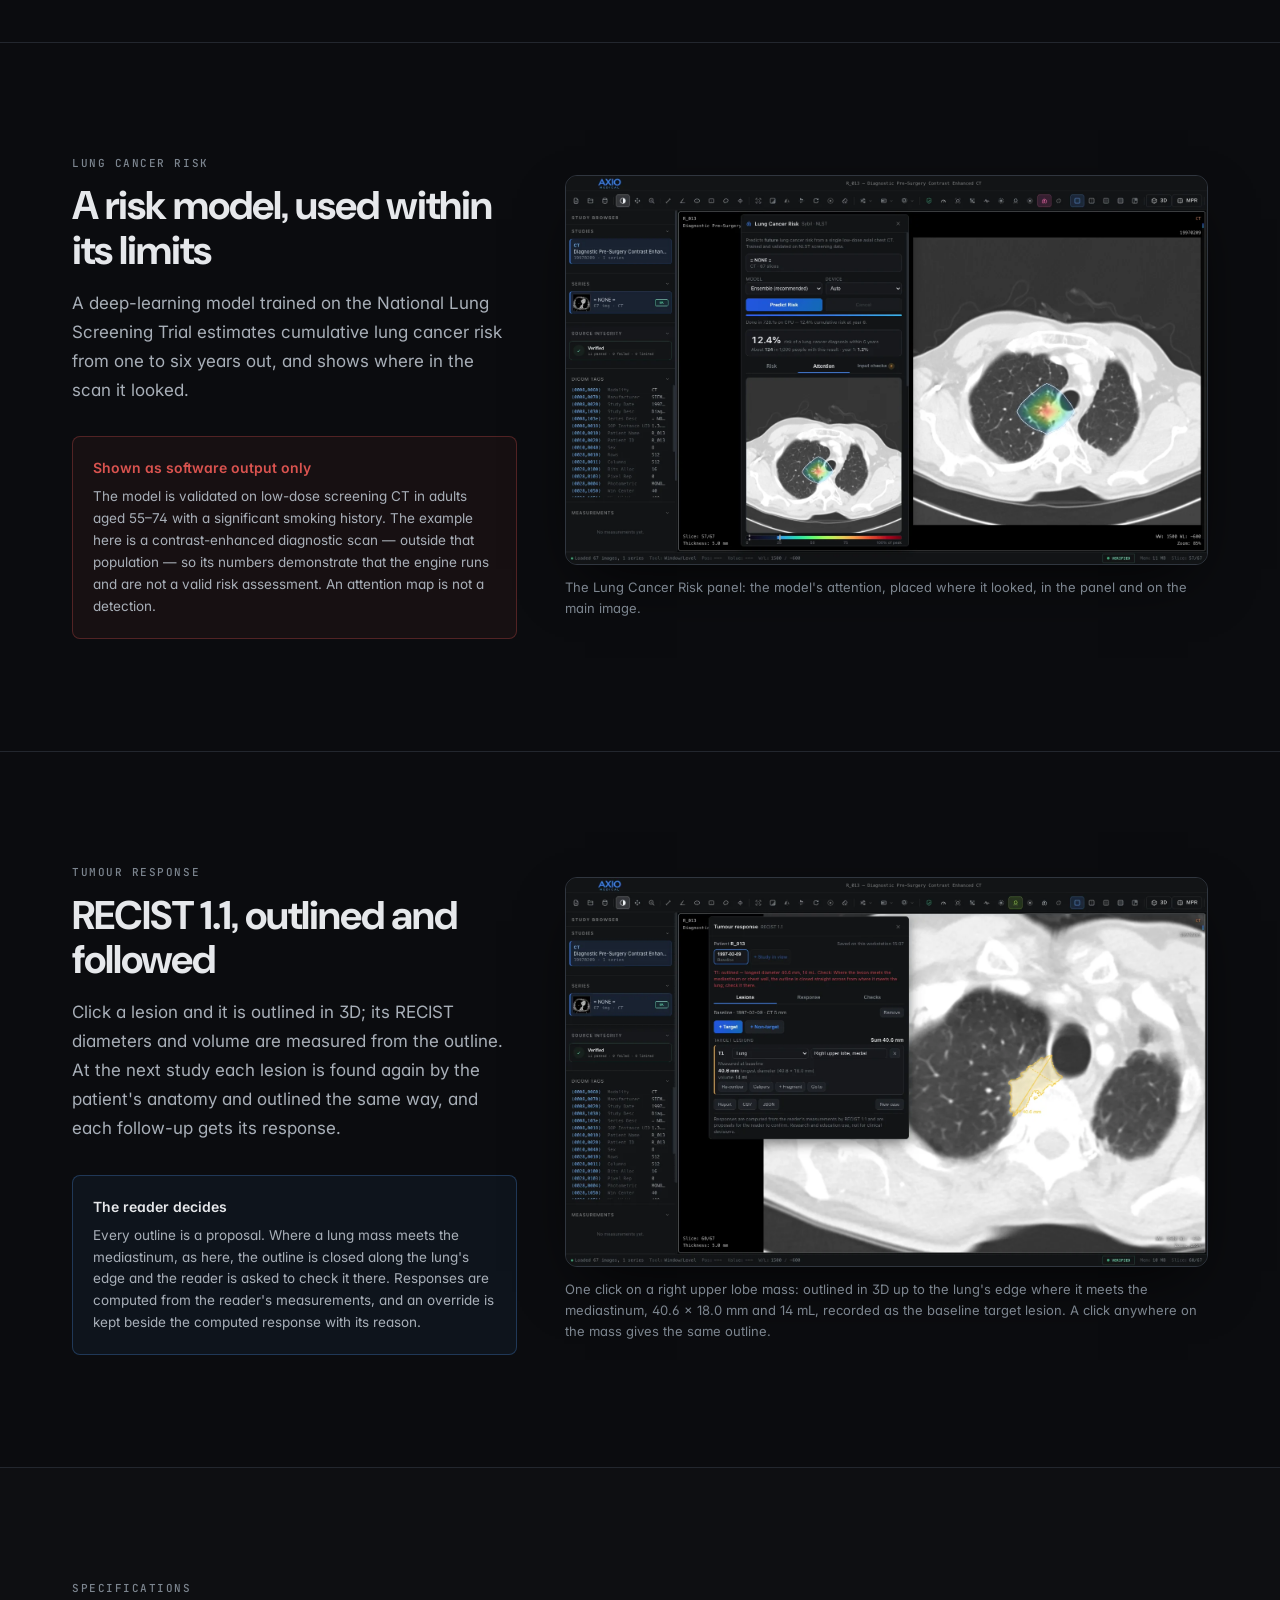
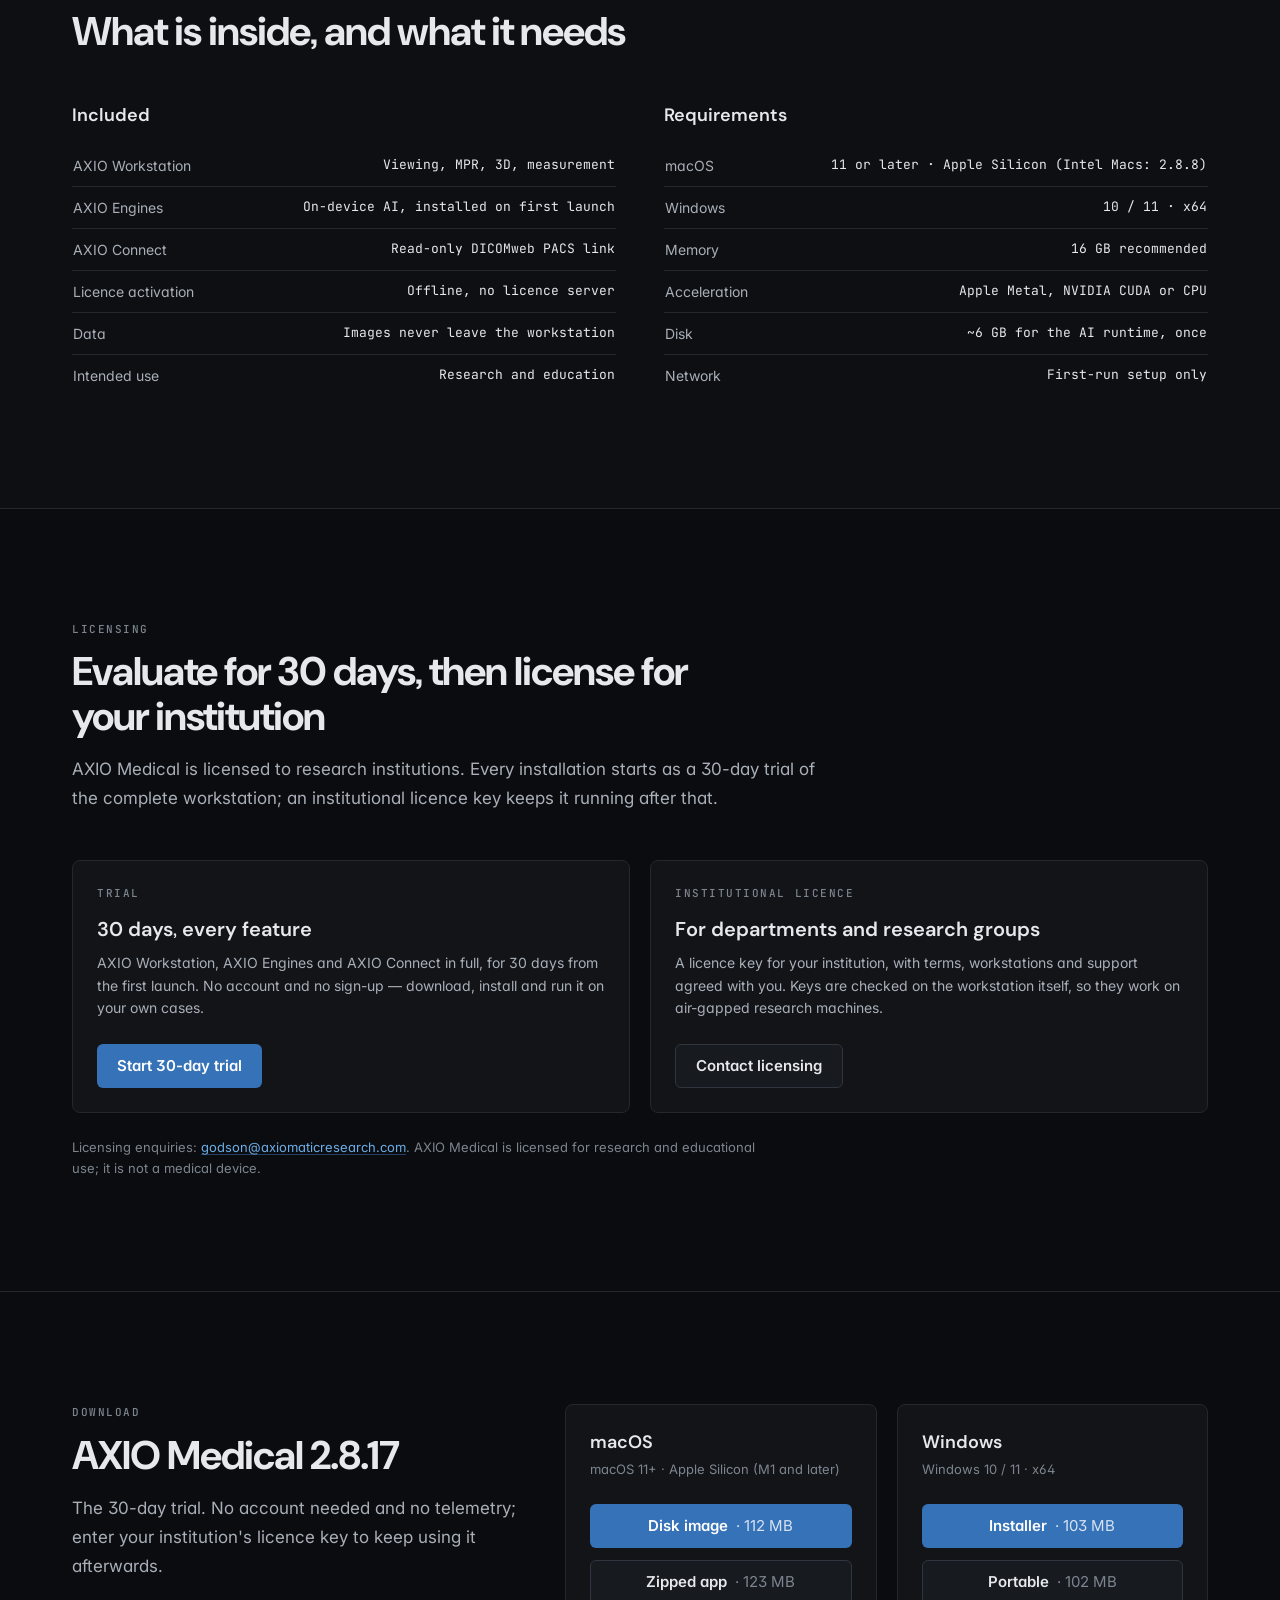
==== commit 1cf22f6a: "Website: 2.8.17 — overlays stay on the image, faster Physics Analysis, paste on macOS" ====
--- a/index.html
+++ b/index.html
@@ -605,10 +605,12 @@
     <div class="grid gap-12 lg:grid-cols-12">
       <div class="lg:col-span-5">
         <p class="eyebrow">Download</p>
-        <h2 class="h-section mt-3">AXIO Medical 2.8.16</h2>
+        <h2 class="h-section mt-3">AXIO Medical 2.8.17</h2>
         <p class="lede mt-4">The 30-day trial. No account needed and no telemetry; enter your institution's licence key to keep using it afterwards.</p>
         <div class="mt-8 rounded-lg border border-accent/30 bg-accent/[0.06] p-5">
-          <p class="text-[14px] font-semibold text-ink-1">New in 2.8.16</p>
+          <p class="text-[14px] font-semibold text-ink-1">New in 2.8.17</p>
+          <p class="mt-2 text-[13.5px] leading-relaxed text-ink-2">Physics Analysis masks and measurements stay on the image through scrolling, zoom, side panels, window resizes and layout changes, and the masks follow the slice through the analysed series. Physics Analysis runs about seven times faster. On macOS, copy and paste work in every text field, the licence key included.</p>
+          <p class="mt-3 text-[14px] font-semibold text-ink-1">New in 2.8.16</p>
           <p class="mt-2 text-[13.5px] leading-relaxed text-ink-2">Clinical tests: coronary calcium (Agatston, CAC-DRS) on non-contrast chest CT, each lesion confirmed by the reader; Brock and Mayo malignancy probability for each nodule; tumour radiomics after IBSI image processing, benchmarked against the IBSI reference values. Run all tests writes a PDF report with labelled anatomy images. The outline of a lung lesion against the mediastinum no longer depends on where it is clicked.</p>
           <p class="mt-3 text-[14px] font-semibold text-ink-1">New in 2.8.15</p>
           <p class="mt-2 text-[13.5px] leading-relaxed text-ink-2">Lung lesions that touch the mediastinum or chest wall are outlined to the lung's edge instead of running on into it, and the reader is asked to check the outline there. A lesion beside the trachea takes its edge from the lung, not from the airway's air. Applies to tumour response and nodule measurement.</p>
@@ -631,8 +633,8 @@
           <h3 class="font-display text-[18px] font-semibold">macOS</h3>
           <p class="mt-1 text-[13px] text-ink-3">macOS 11+ · Apple Silicon (M1 and later)</p>
           <div class="mt-6 flex flex-col gap-3">
-            <a class="btn-primary" href="https://github.com/godsonj64/axiomedical3-releases/releases/download/v2.8.16/AXIO.Medical-2.8.16-arm64.dmg">Disk image <span class="font-normal opacity-80">· 112 MB</span></a>
-            <a class="btn-secondary" href="https://github.com/godsonj64/axiomedical3-releases/releases/download/v2.8.16/AXIO.Medical-2.8.16-arm64-mac.zip">Zipped app <span class="font-normal text-ink-3">· 123 MB</span></a>
+            <a class="btn-primary" href="https://github.com/godsonj64/axiomedical3-releases/releases/download/v2.8.17/AXIO.Medical-2.8.17-arm64.dmg">Disk image <span class="font-normal opacity-80">· 112 MB</span></a>
+            <a class="btn-secondary" href="https://github.com/godsonj64/axiomedical3-releases/releases/download/v2.8.17/AXIO.Medical-2.8.17-arm64-mac.zip">Zipped app <span class="font-normal text-ink-3">· 123 MB</span></a>
           </div>
           <p class="fine mt-3">Intel Mac? <a class="text-accent-tint underline decoration-accent/40 underline-offset-2 hover:decoration-accent" href="https://github.com/godsonj64/axiomedical3-releases/releases/tag/v2.8.8">2.8.8</a> is the last version for Intel Macs.</p>
         </div>
@@ -640,12 +642,12 @@
           <h3 class="font-display text-[18px] font-semibold">Windows</h3>
           <p class="mt-1 text-[13px] text-ink-3">Windows 10 / 11 · x64</p>
           <div class="mt-6 flex flex-col gap-3">
-            <a class="btn-primary" href="https://github.com/godsonj64/axiomedical3-releases/releases/download/v2.8.16/AXIO.Medical.Setup.2.8.16.exe">Installer <span class="font-normal opacity-80">· 103 MB</span></a>
-            <a class="btn-secondary" href="https://github.com/godsonj64/axiomedical3-releases/releases/download/v2.8.16/AXIO.Medical.2.8.16.exe">Portable <span class="font-normal text-ink-3">· 102 MB</span></a>
+            <a class="btn-primary" href="https://github.com/godsonj64/axiomedical3-releases/releases/download/v2.8.17/AXIO.Medical.Setup.2.8.17.exe">Installer <span class="font-normal opacity-80">· 103 MB</span></a>
+            <a class="btn-secondary" href="https://github.com/godsonj64/axiomedical3-releases/releases/download/v2.8.17/AXIO.Medical.2.8.17.exe">Portable <span class="font-normal text-ink-3">· 102 MB</span></a>
           </div>
         </div>
         <div class="sm:col-span-2">
-          <p class="fine">These builds are not signed with a paid code-signing certificate. On macOS, open the app once, then choose <span class="text-ink-2">Open Anyway</span> under System Settings → Privacy &amp; Security; on Windows, choose <span class="text-ink-2">More info → Run anyway</span> if SmartScreen appears. Verify downloads against the SHA-256 checksums in the <a class="text-accent-tint underline decoration-accent/40 underline-offset-2 hover:decoration-accent" href="https://github.com/godsonj64/axiomedical3-releases/releases/tag/v2.8.16">release notes</a>.</p>
+          <p class="fine">These builds are not signed with a paid code-signing certificate. On macOS, open the app once, then choose <span class="text-ink-2">Open Anyway</span> under System Settings → Privacy &amp; Security; on Windows, choose <span class="text-ink-2">More info → Run anyway</span> if SmartScreen appears. Verify downloads against the SHA-256 checksums in the <a class="text-accent-tint underline decoration-accent/40 underline-offset-2 hover:decoration-accent" href="https://github.com/godsonj64/axiomedical3-releases/releases/tag/v2.8.17">release notes</a>.</p>
         </div>
       </div>
     </div>
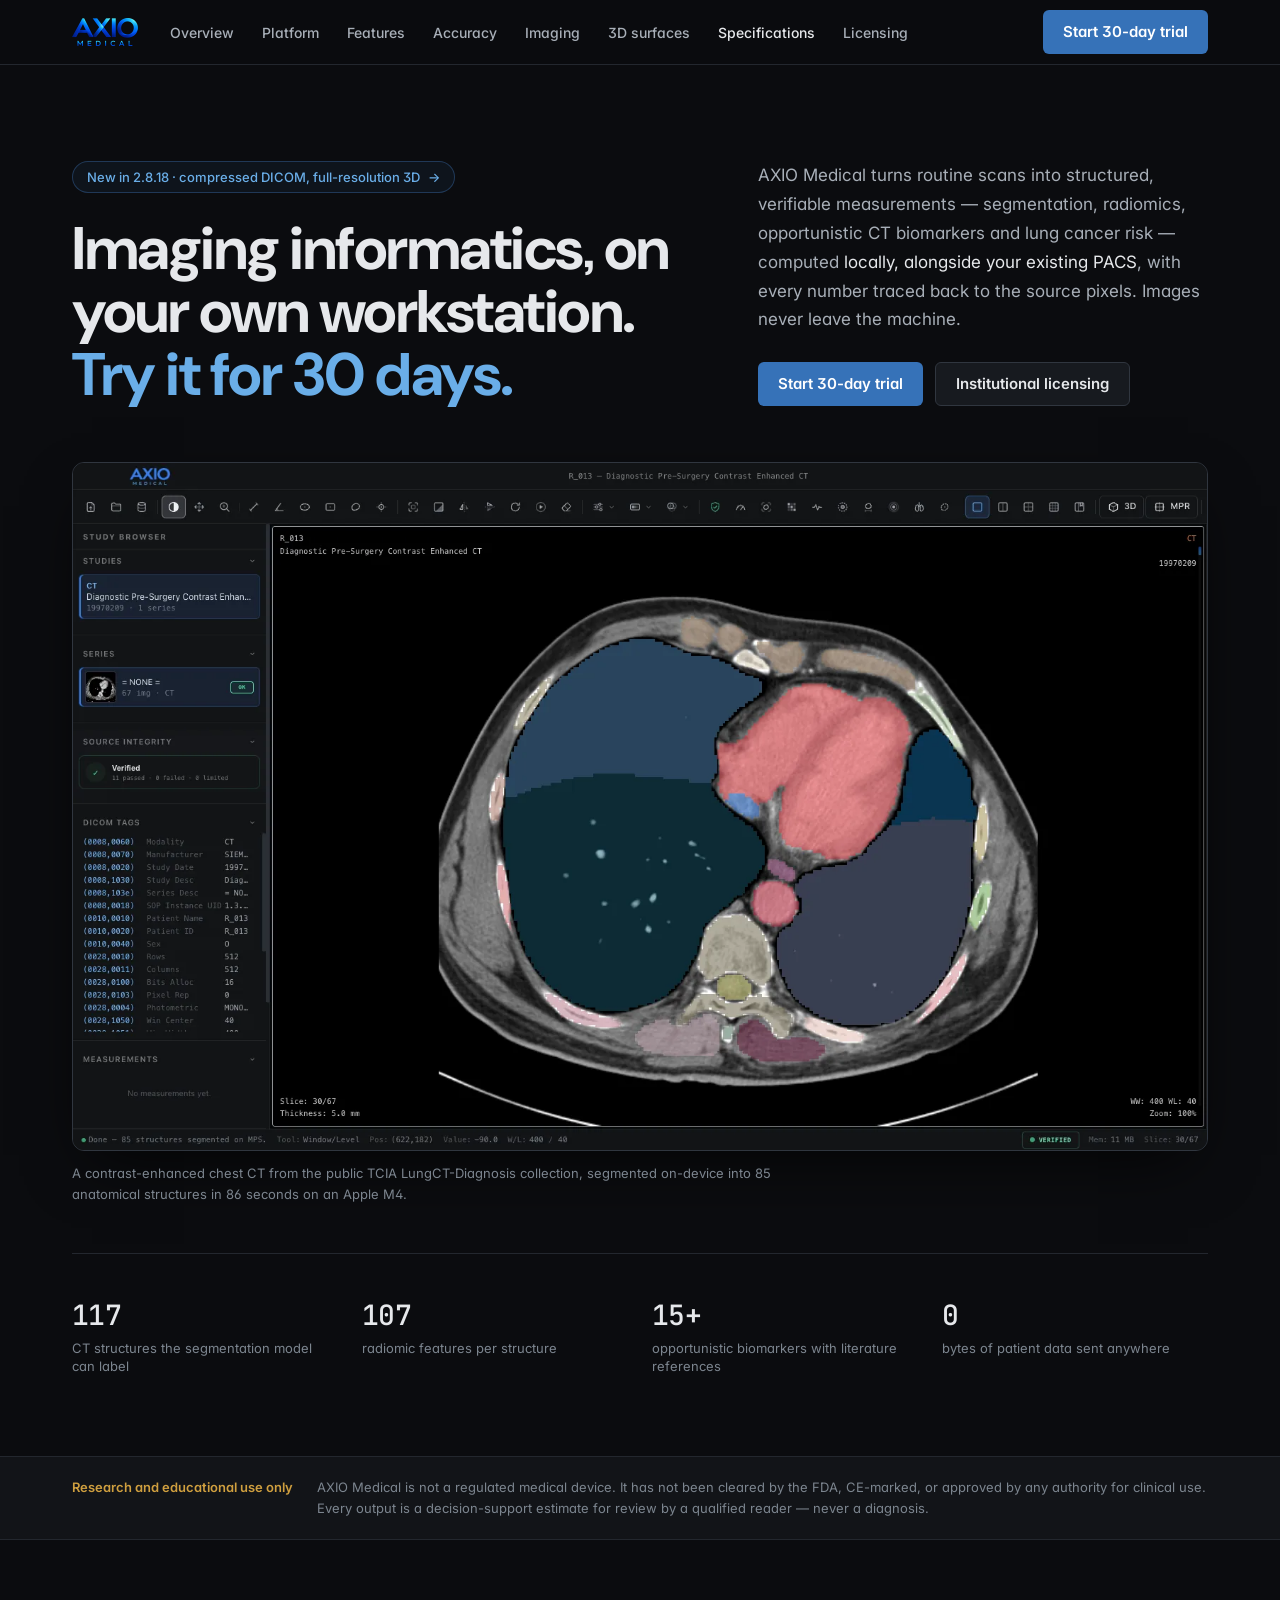
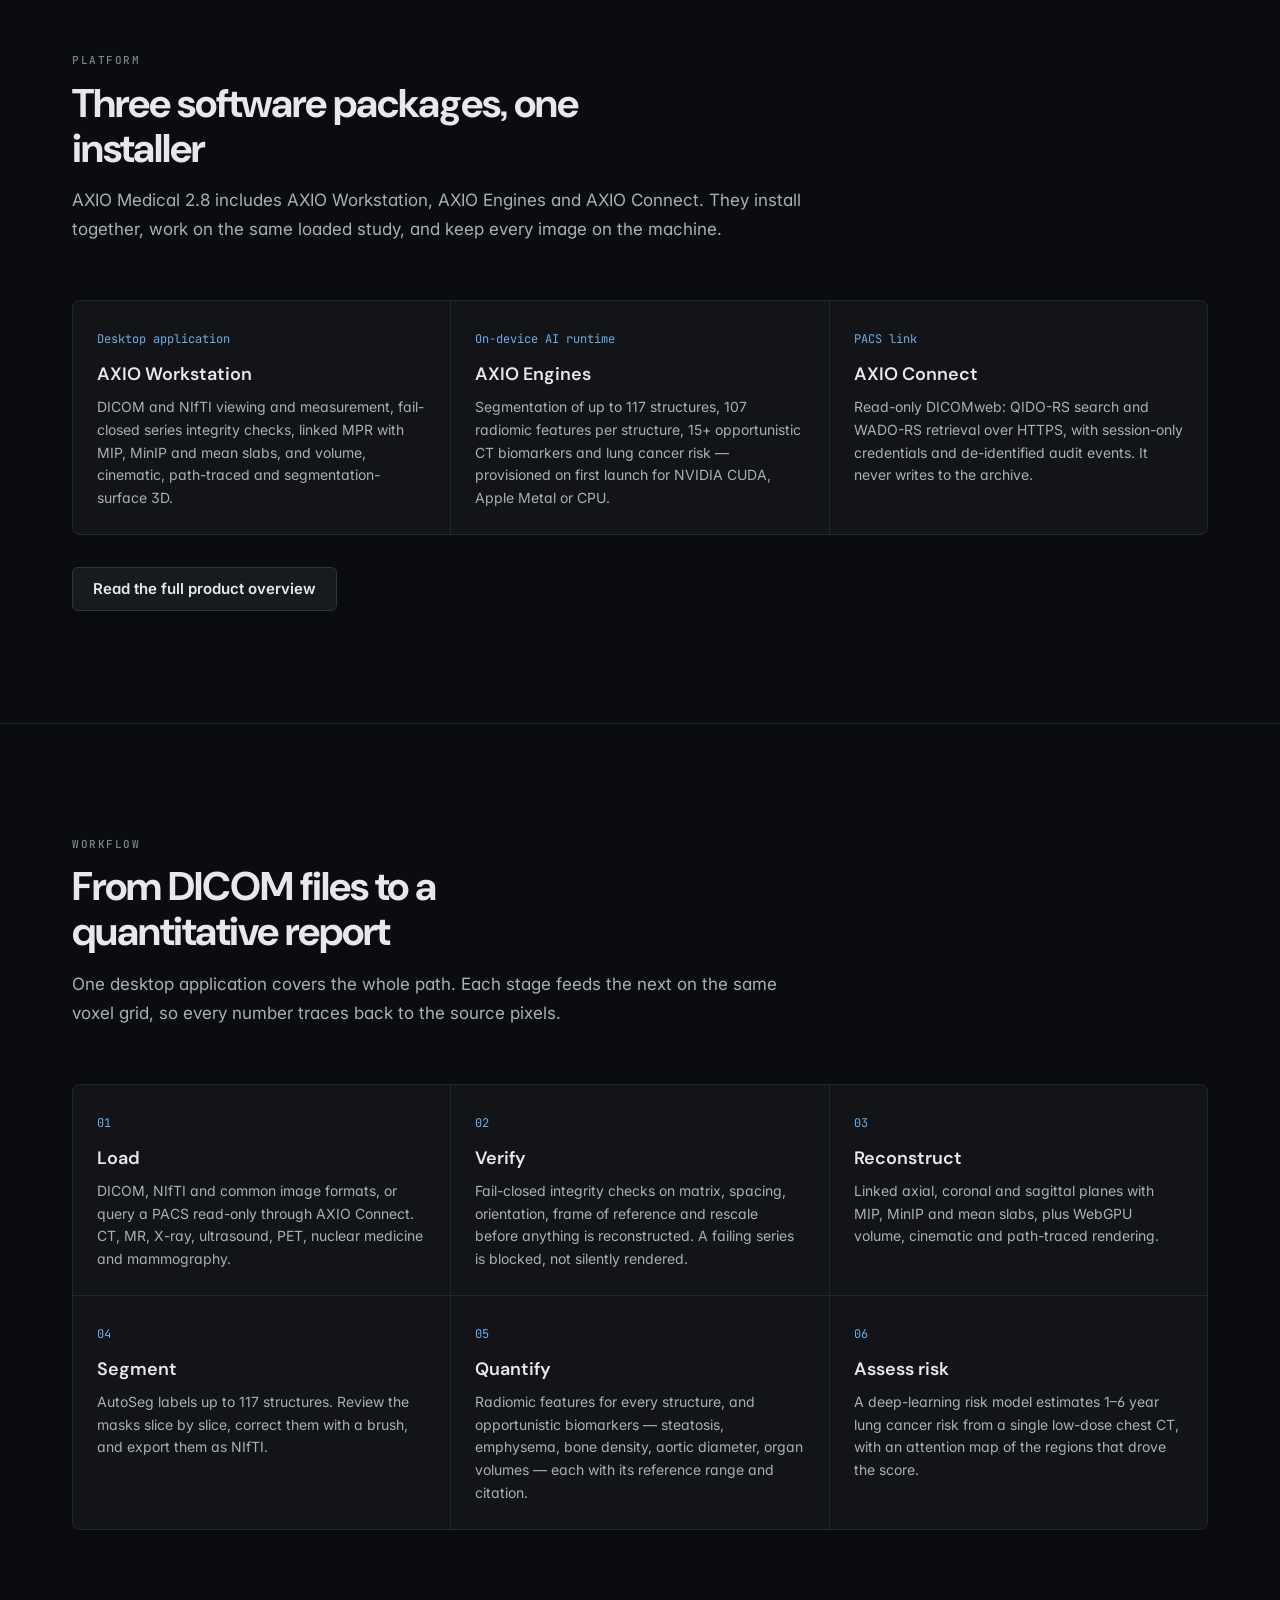
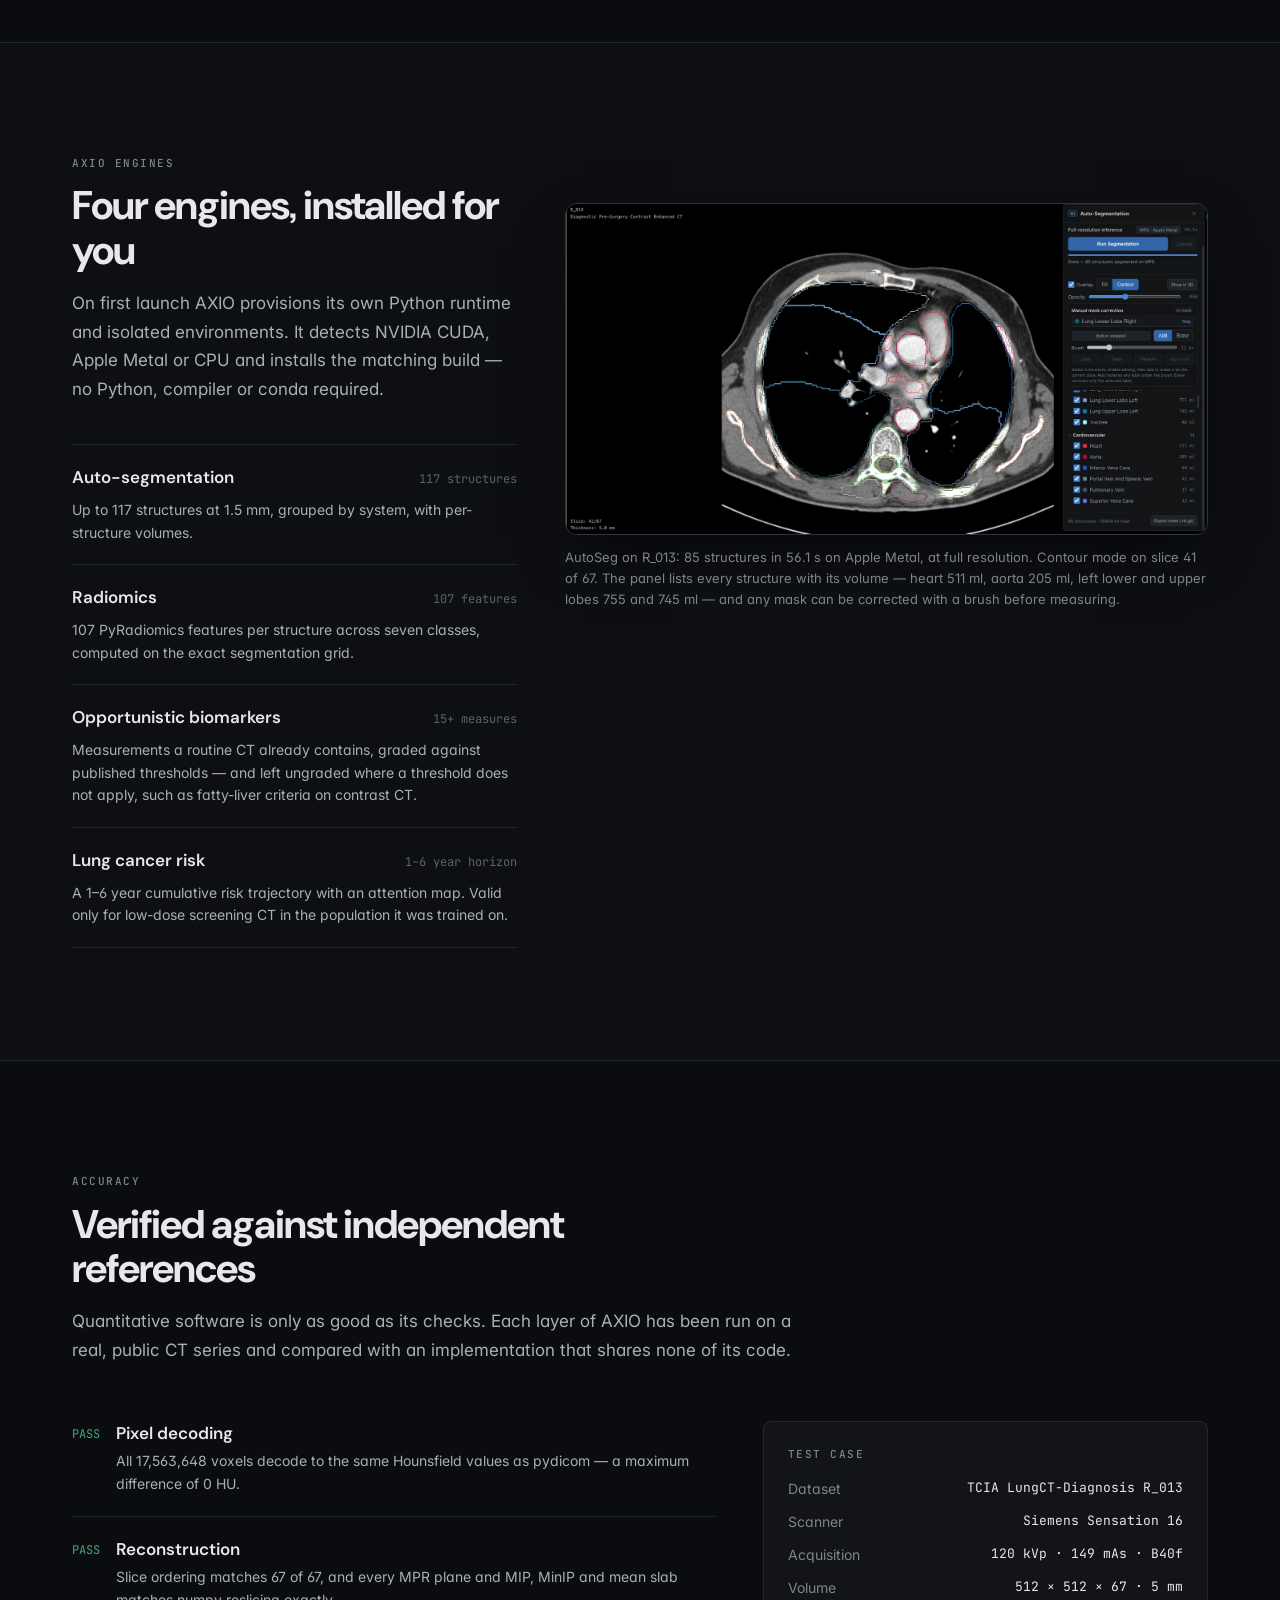
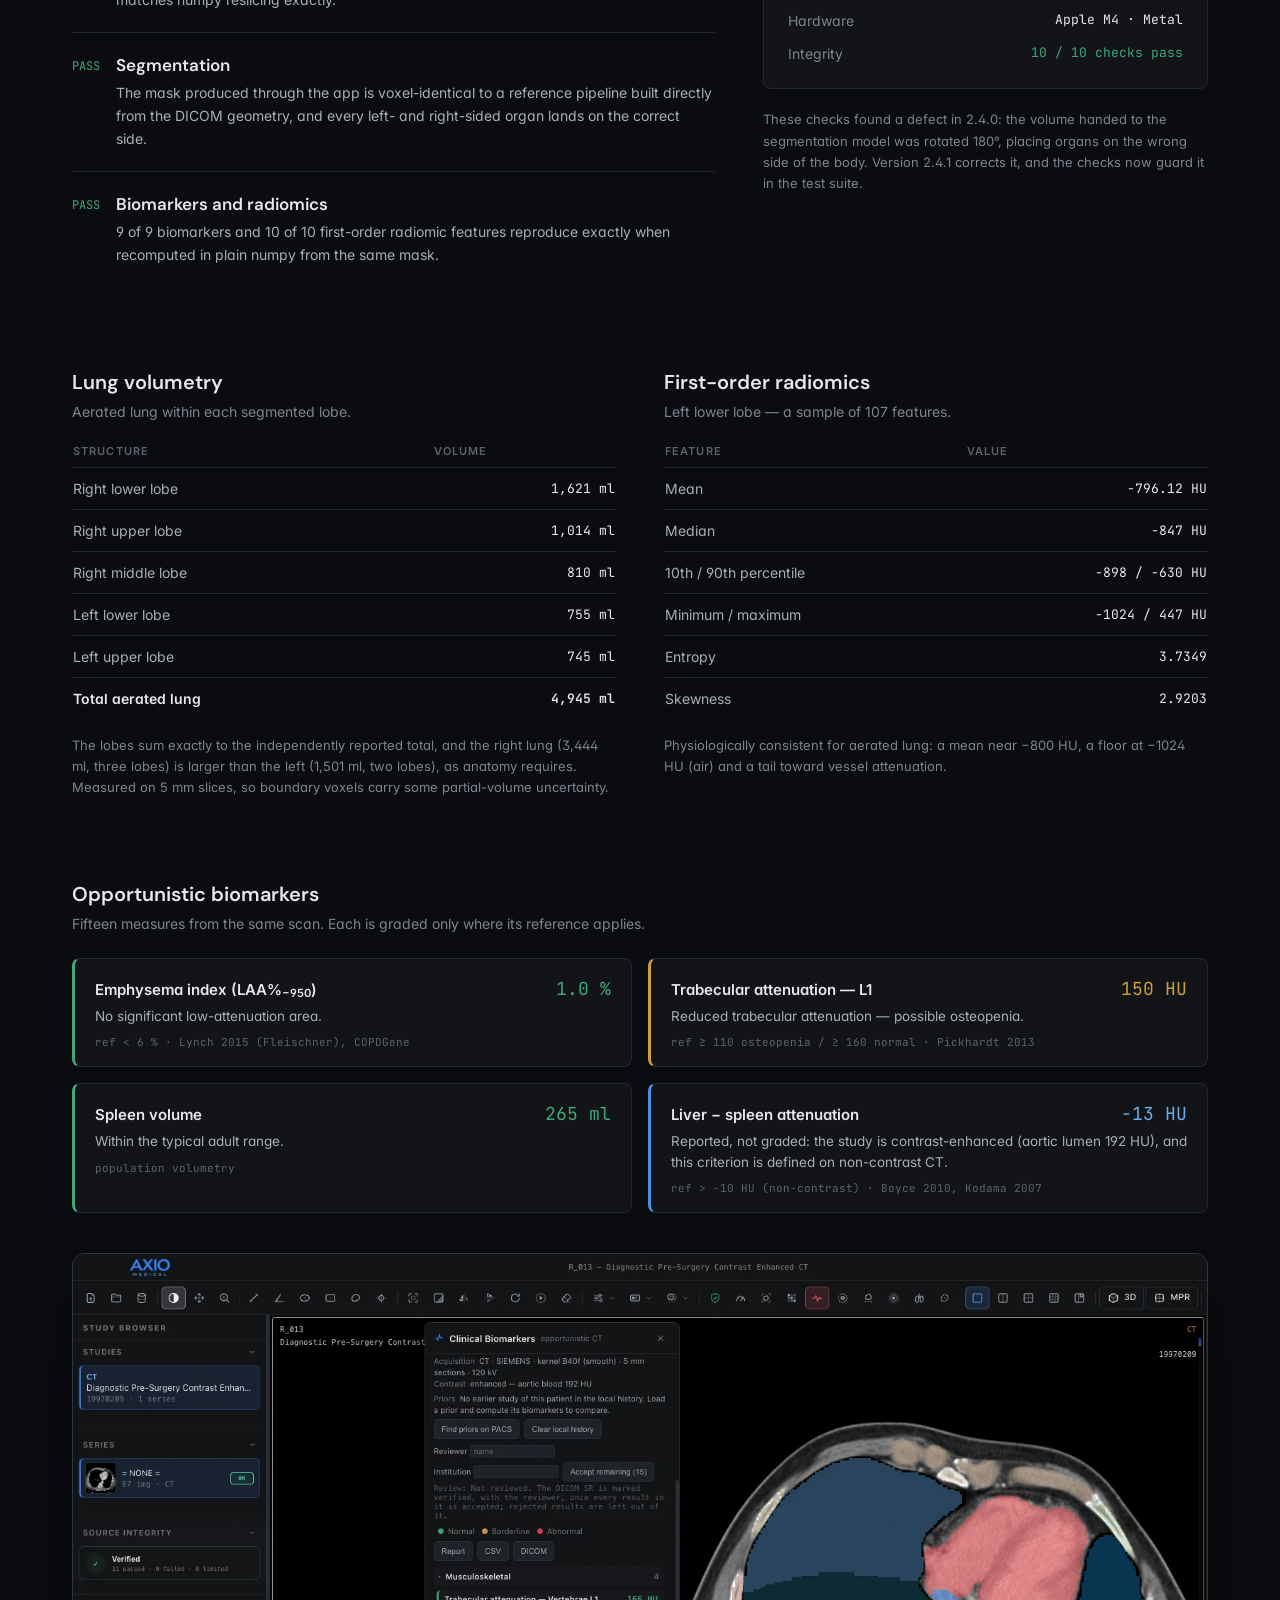
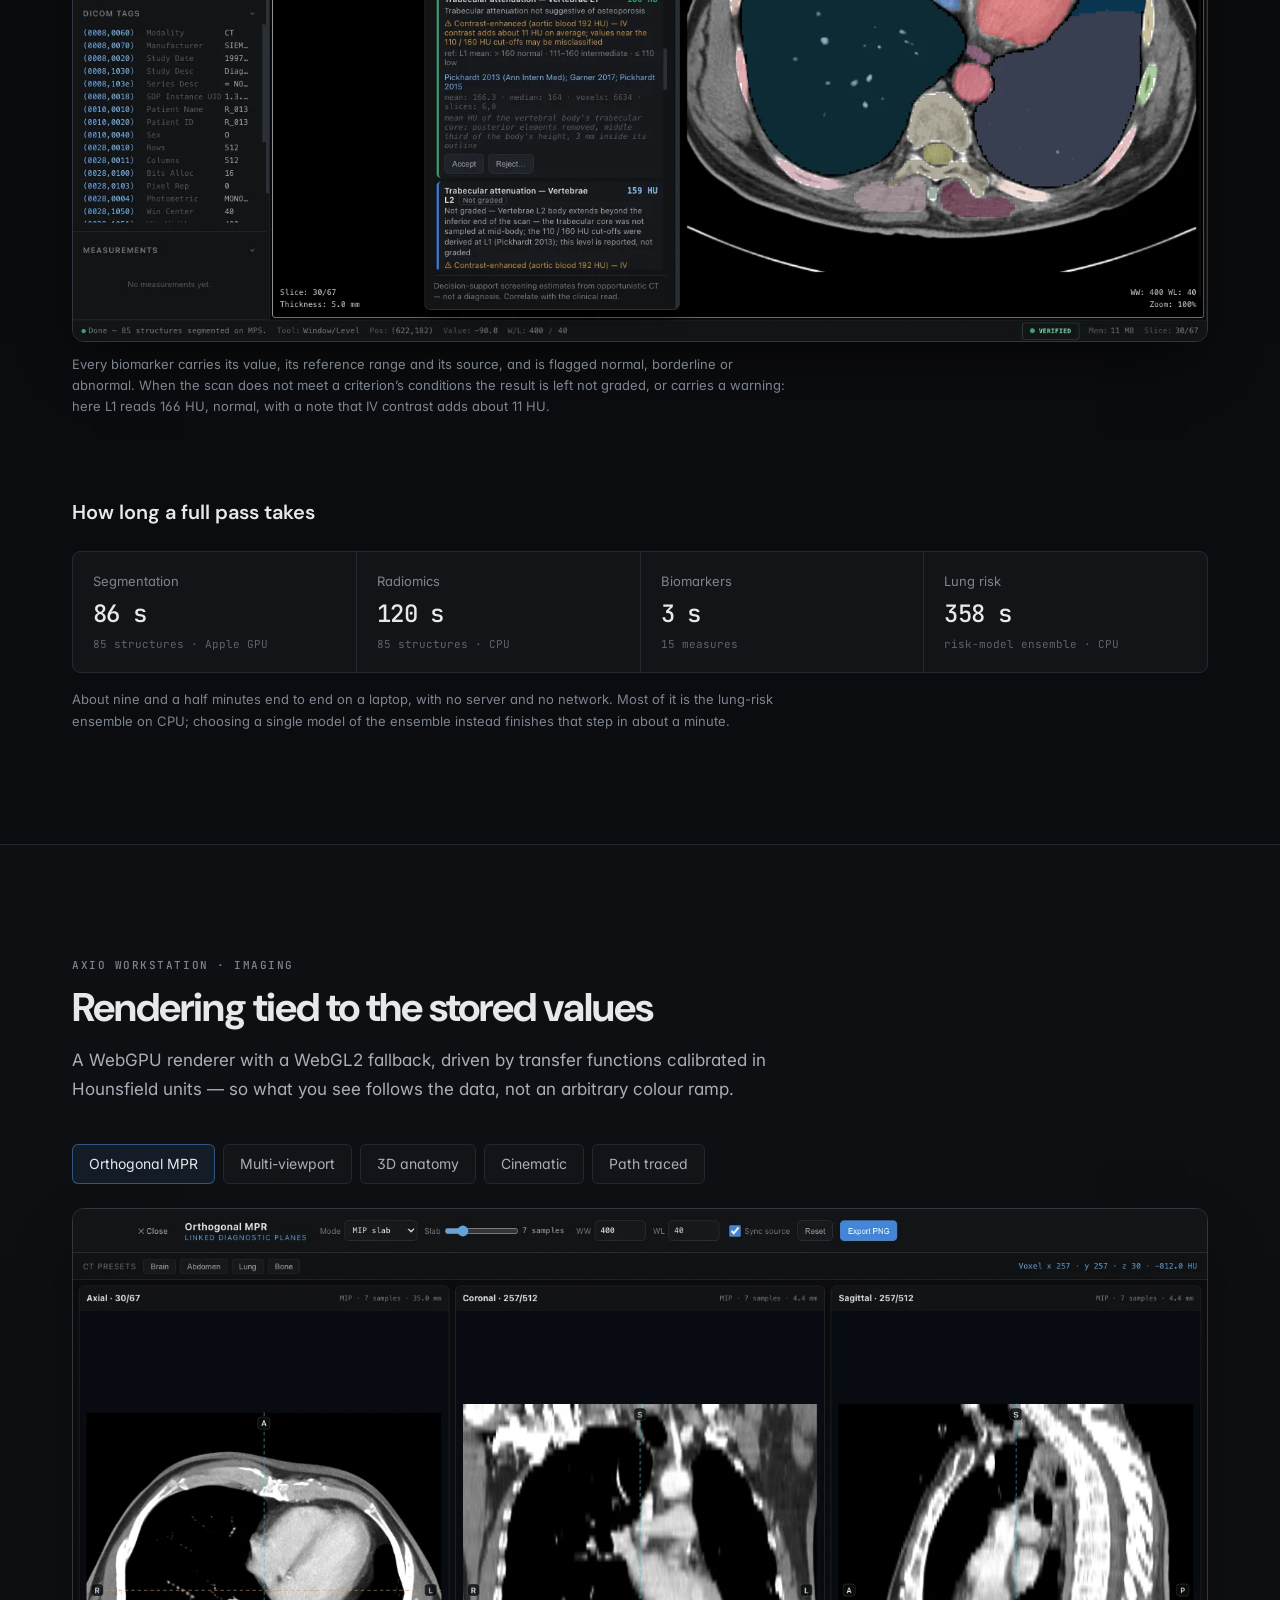
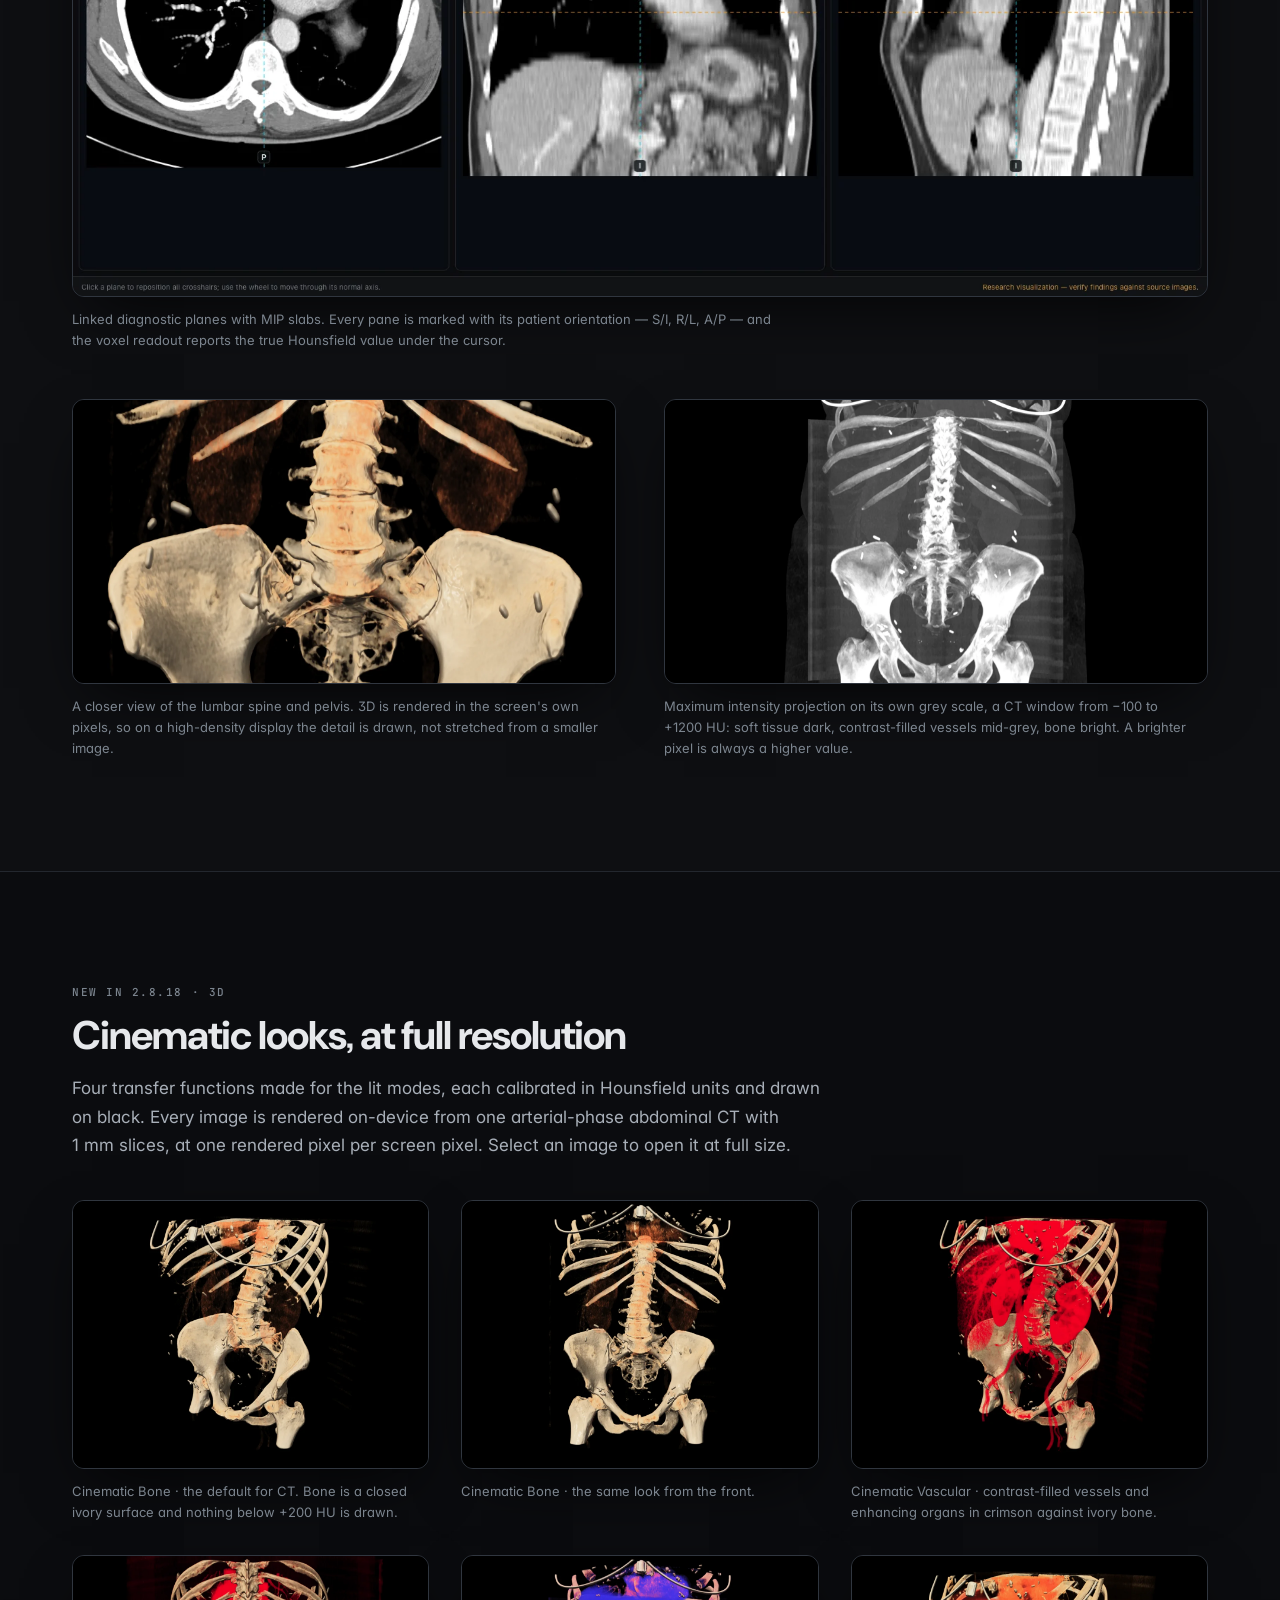
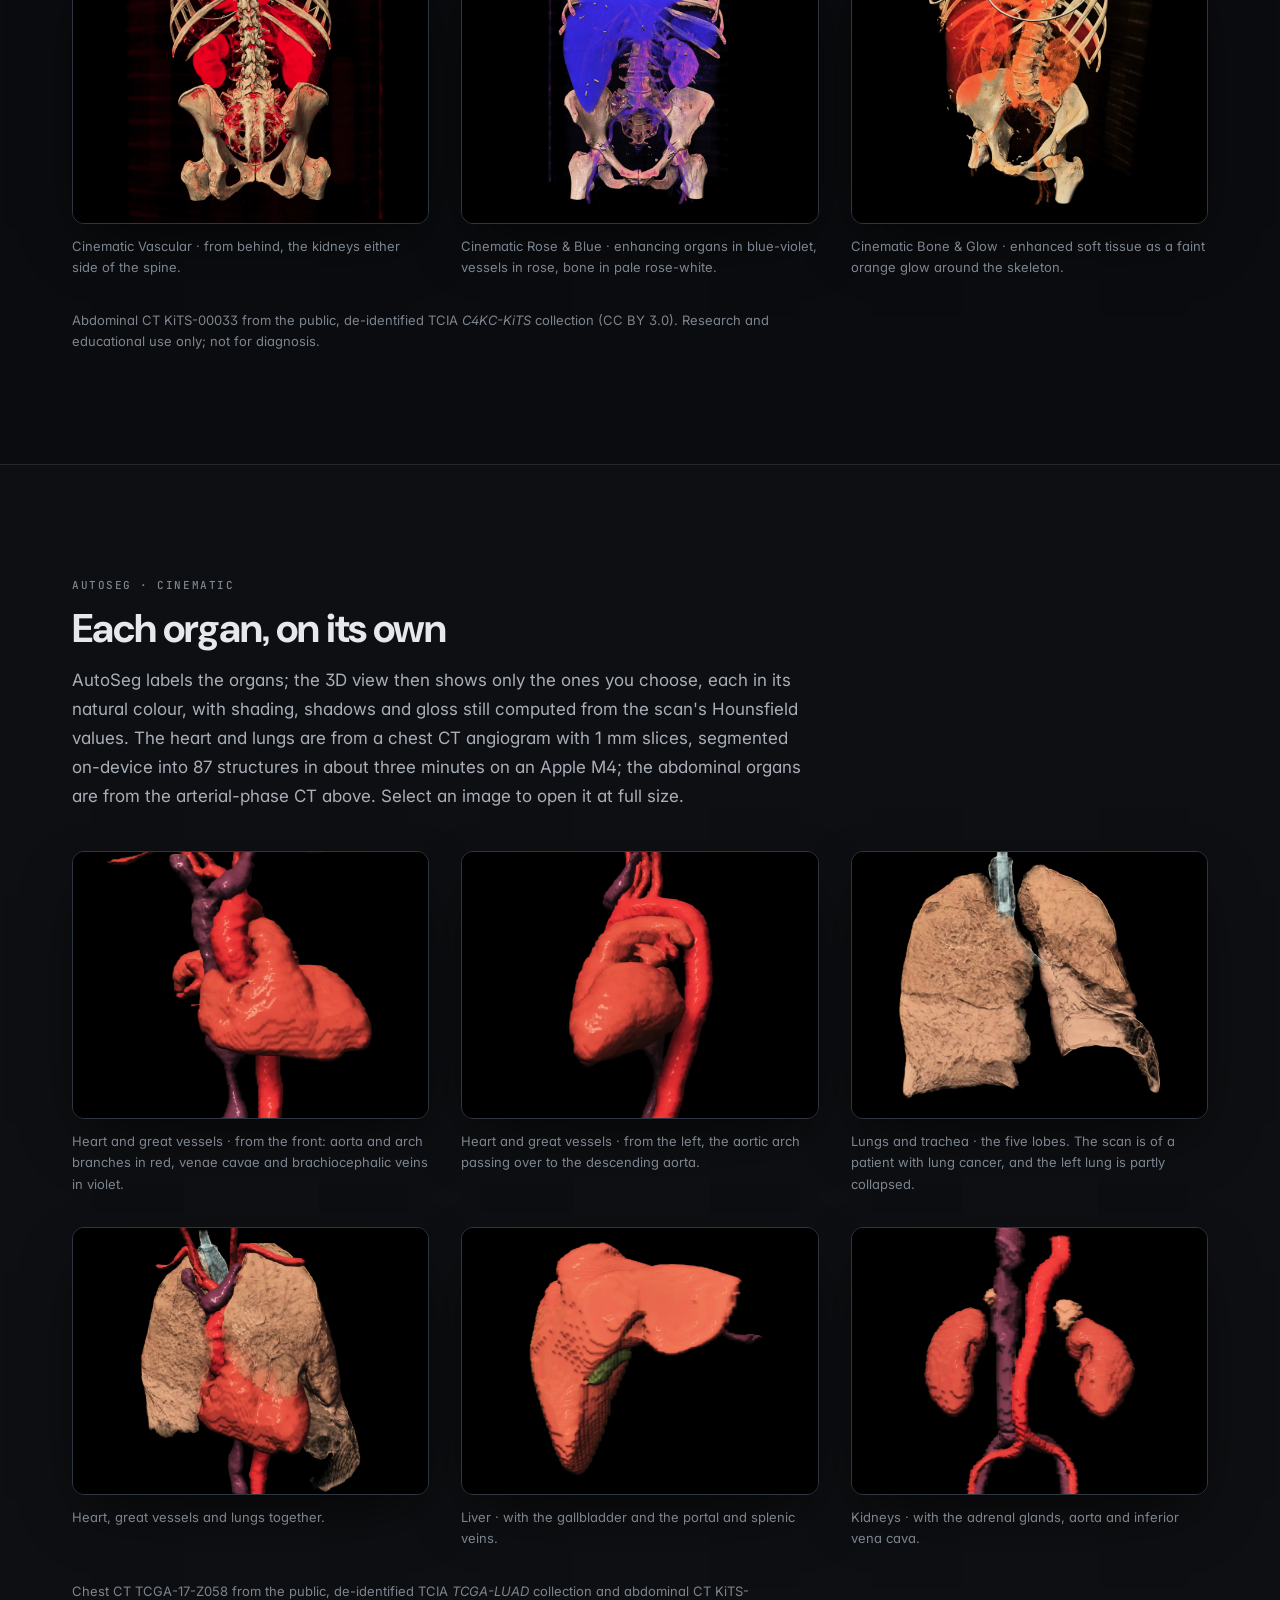
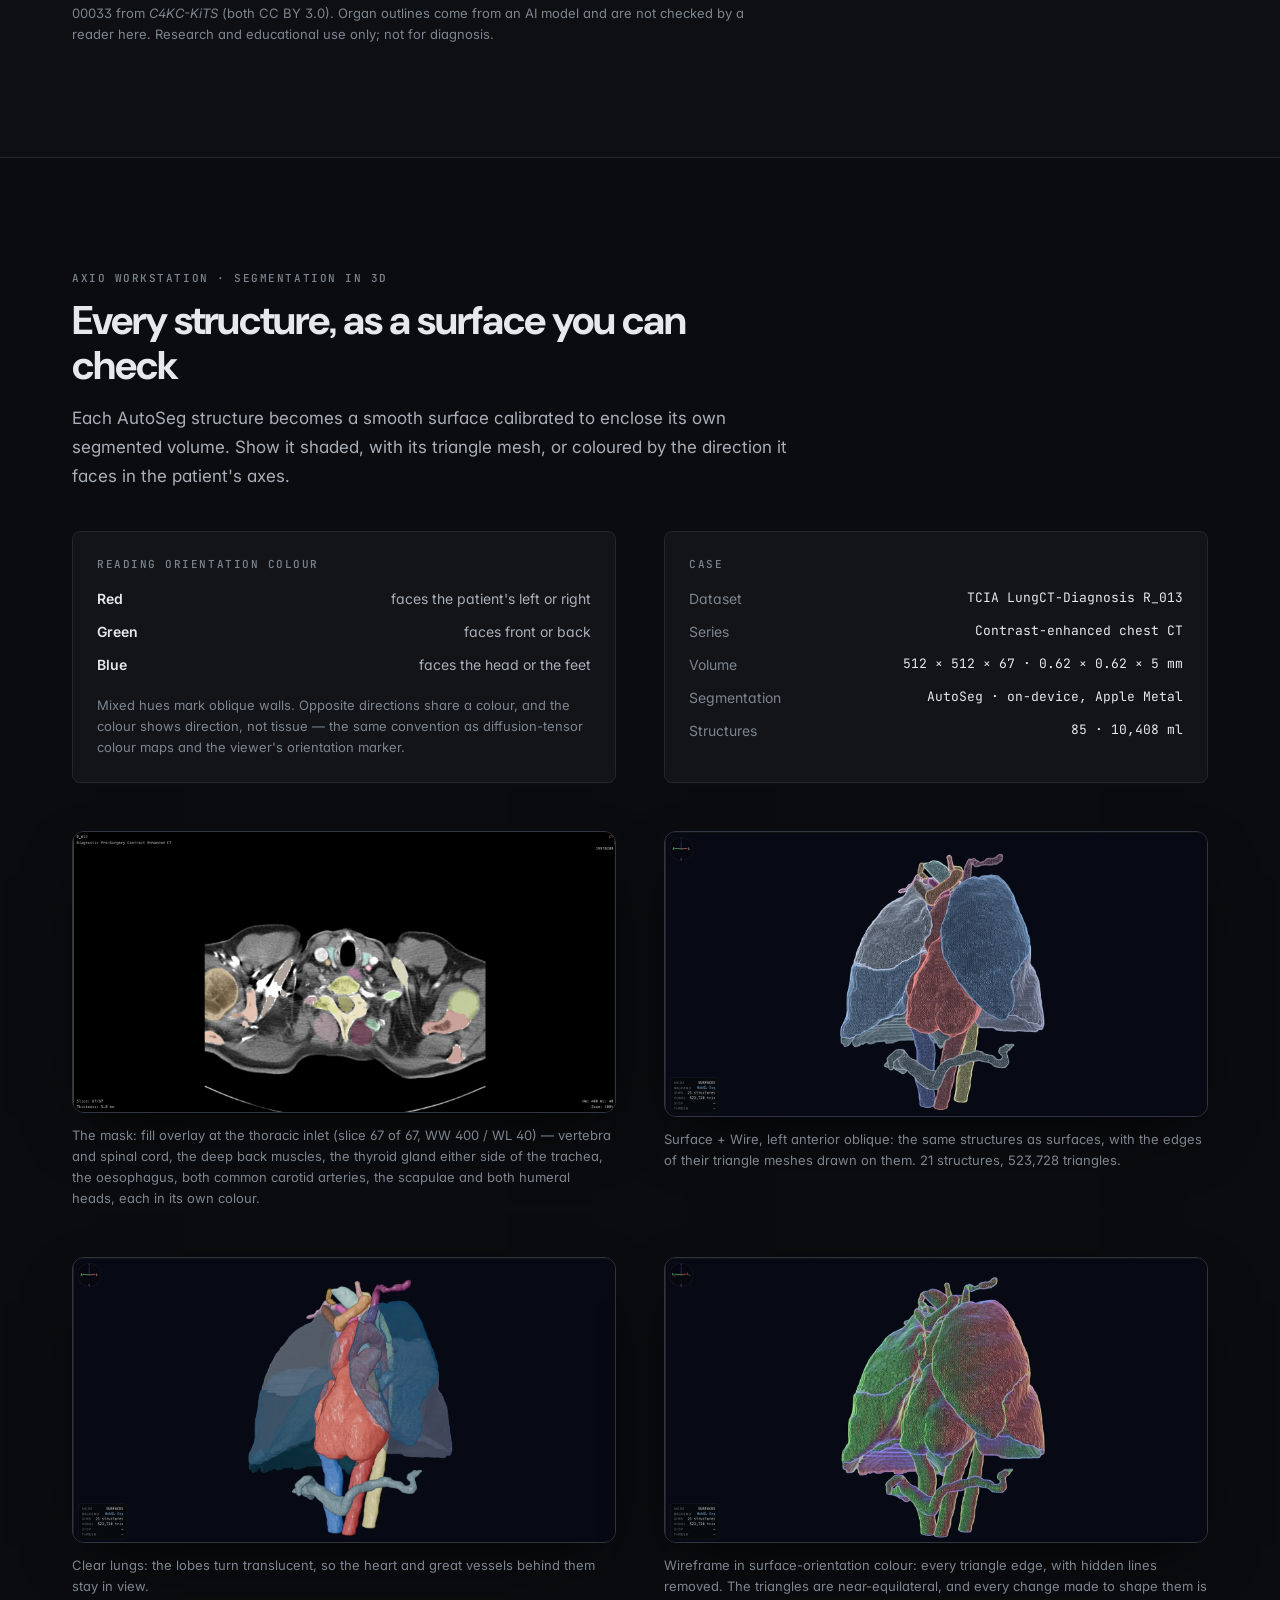
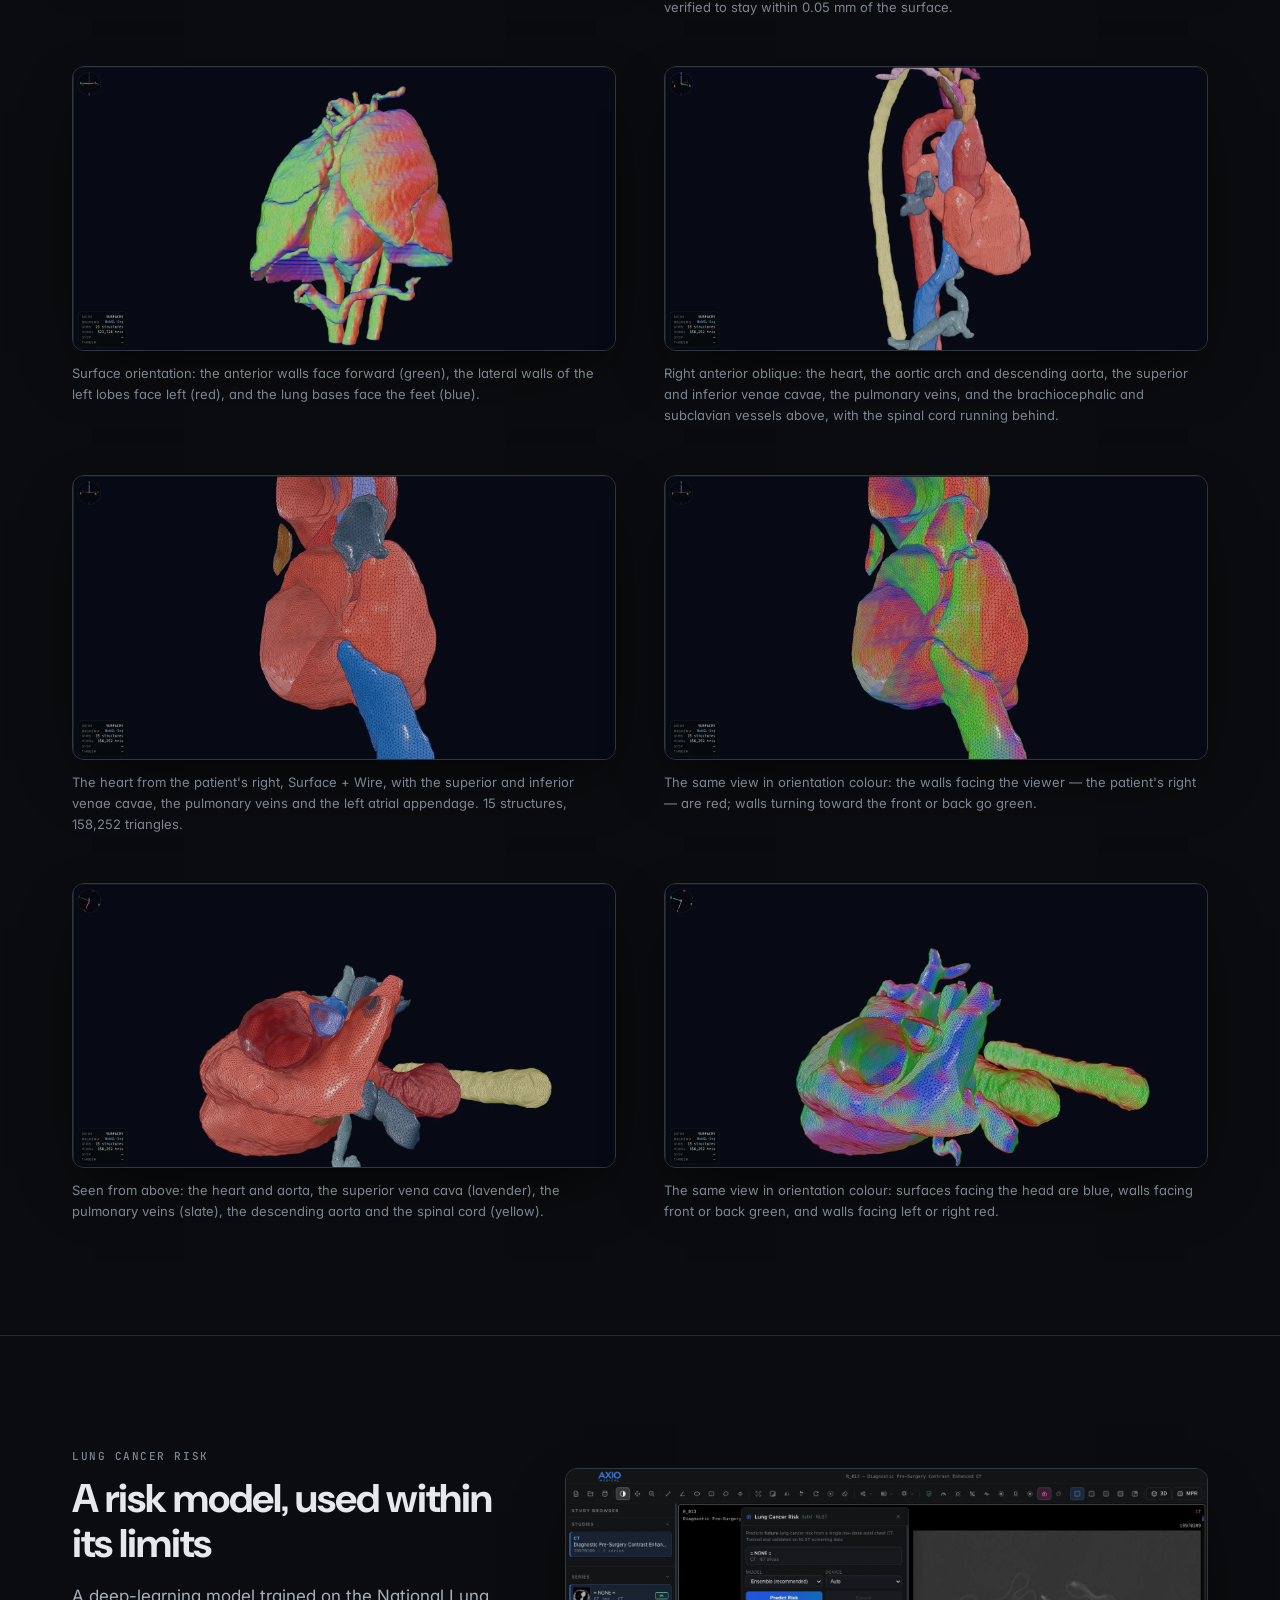
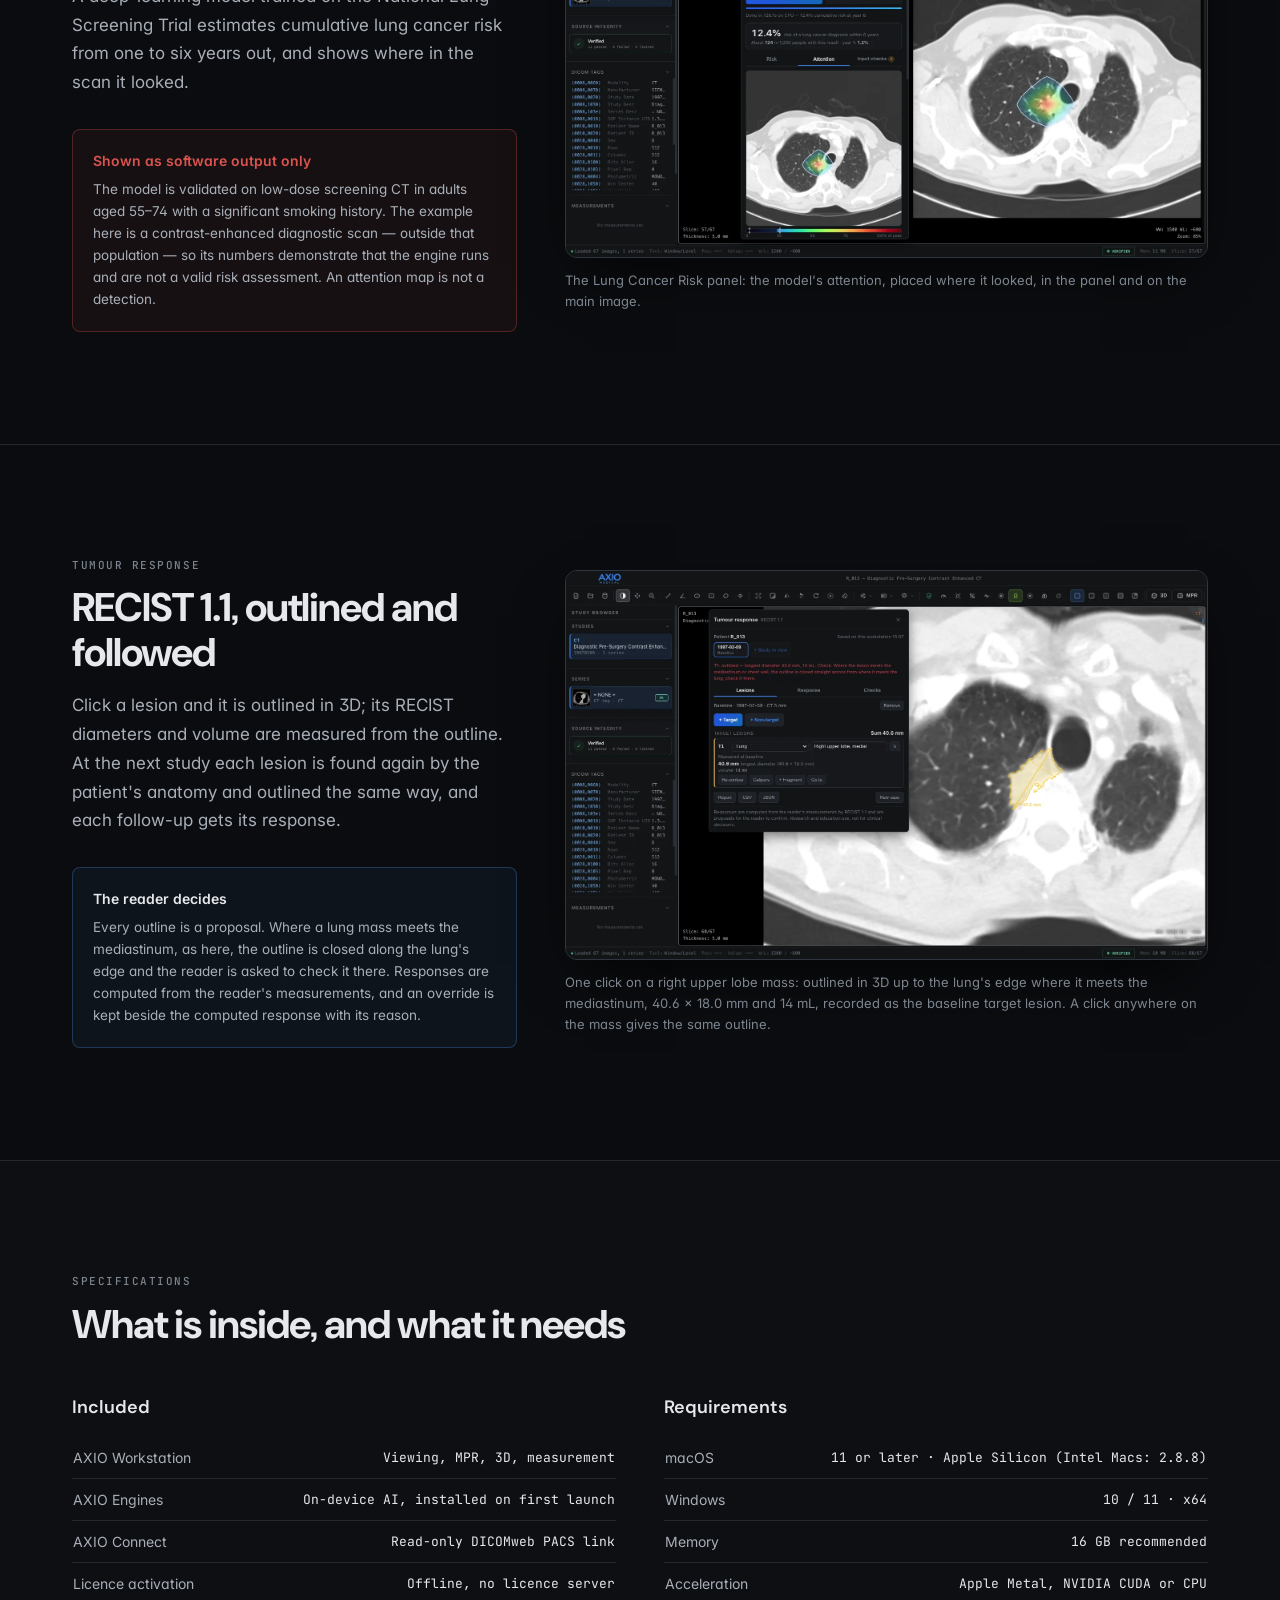
==== commit e53c3469: "Website: 2.8.18 — compressed DICOM, full-resolution 3D; new cinematic and organ pictures; earlier ve" ====
--- a/index.html
+++ b/index.html
@@ -55,6 +55,7 @@
   <div class="wrap pb-16 pt-16 md:pb-20 md:pt-24">
     <div class="grid gap-10 lg:grid-cols-12 lg:items-end">
       <div class="lg:col-span-7">
+        <a href="#gallery" class="mb-6 inline-flex min-h-[32px] items-center gap-2 rounded-full border border-accent/30 bg-accent/[0.06] px-3.5 text-[13px] font-medium text-accent-tint transition-colors hover:border-accent/60">New in 2.8.18 · compressed DICOM, full-resolution 3D <span aria-hidden="true">→</span></a>
         <h1 class="font-display text-[clamp(2.25rem,5.2vw,3.75rem)] font-bold leading-[1.05] tracking-tightest">
           Imaging informatics, on your own workstation.
           <span class="text-accent-tint">Try it for 30 days.</span>
@@ -368,61 +369,97 @@
         <figcaption class="caption">21 AutoSeg structures as surfaces, left anterior oblique, in the colours of the 2D overlay: five lung lobes, the trachea, the heart and great vessels, the portal and splenic vein, and the spinal cord. Each surface is calibrated to enclose its structure's voxel volume.</figcaption>
       </figure>
       <figure role="tabpanel" id="p-cine" aria-labelledby="t-cine" hidden>
-        <div class="figure-frame"><img src="img/cinematic.webp" width="1600" height="969" loading="lazy" alt="Cinematic volume rendering of the chest from the front: ribs, sternum and clavicles over the heart and liver, each segmented structure in its anatomical colour."></div>
-        <figcaption class="caption">Cinematic rendering on WebGPU after AutoSeg: volumetric scattering, ambient occlusion and subsurface scattering, with each segmented structure in its anatomical reference colour while opacity and shading follow Hounsfield units. Blood &amp; Bone preset; the 67 slices are interpolated to 335.</figcaption>
+        <div class="figure-frame"><img src="img/cinematic.webp" srcset="img/cinematic.webp 1600w, img/cinematic-2x.webp 3200w" sizes="(min-width: 1264px) 1200px, 95vw" data-full="img/cinematic-2x.webp" width="1600" height="969" loading="lazy" decoding="async" alt="AXIO Medical in Cinematic mode: the lower ribs, lumbar spine, pelvis and hips of an abdominal CT as solid ivory surfaces on black, with the transfer-function editor beside the view."></div>
+        <figcaption class="caption">Cinematic rendering on WebGPU with the Cinematic Bone look, the default for CT in 2.8.18: bone as solid ivory surfaces, strongly enhanced tissue as a thin orange, soft tissue clear. Shadows, ambient occlusion and gloss follow the Hounsfield values, and the view is rendered at one pixel per screen pixel. Abdominal CT, 423 slices of 1&nbsp;mm.</figcaption>
       </figure>
       <figure role="tabpanel" id="p-pt" aria-labelledby="t-pt" hidden>
-        <div class="figure-frame"><img src="img/pt-anterior.webp" width="1600" height="836" loading="lazy" alt="Path-traced anterior view of the chest with the heart and aorta in red, the inferior vena cava in blue and the lung lobes in shades of blue."></div>
-        <figcaption class="caption">Unbiased volumetric path tracing after AutoSeg, anterior view. Each segmented structure takes its overlay colour — heart and aorta red, inferior vena cava blue, lung lobes in shades of blue — while unsegmented tissue such as the ribs keeps the transfer-function colour. Quality 200%, a 0.16 mm step.</figcaption>
+        <div class="figure-frame"><img src="img/pathtraced.webp" srcset="img/pathtraced.webp 1600w, img/pathtraced-2x.webp 3200w" sizes="(min-width: 1264px) 1200px, 95vw" data-full="img/pathtraced-2x.webp" width="1600" height="969" loading="lazy" decoding="async" alt="AXIO Medical in Path Traced mode: the same abdominal CT, the skeleton as closed ivory surfaces with soft shadows on black."></div>
+        <figcaption class="caption">Unbiased volumetric path tracing of the same series with the same look, refined to 256 samples. Bone is a closed surface, lit by a studio environment, and the finished image is the accumulation itself: nothing in it is denoised.</figcaption>
       </figure>
     </div>
 
     <div class="mt-12 grid gap-12 lg:grid-cols-2">
         <figure>
-          <div class="figure-frame"><img src="img/pt-cranial.webp" width="1600" height="836" loading="lazy" alt="Path-traced view down the thorax from the head: sternum, lung lobes, heart, vertebra with spinal canal, back muscles and scapulae."></div>
-          <figcaption class="caption">Path traced, looking down from the head: the sternum at the top, the lung lobes and heart, and the vertebral body around the spinal canal, flanked by the deep back muscles, with the scapulae at the sides.</figcaption>
-        </figure>
-        <figure>
-          <div class="figure-frame"><img src="img/pt-caudal.webp" width="1600" height="836" loading="lazy" alt="Path-traced view up the thorax from the feet: ribs, heart, inferior vena cava, aorta beside the spine and the spinal cord."></div>
-          <figcaption class="caption">Path traced, looking up from the feet, in the radiological convention (the patient's right on screen left): the heart on the patient's left, the inferior vena cava on the right, the aorta beside the spine and the spinal cord in its canal.</figcaption>
-        </figure>
-    </div>
-  </div>
-</section>
-
-<!-- ───────────────────────── 2.8.8 gallery ───────────────────────── -->
+          <div class="figure-frame"><img src="img/detail.webp" data-full="img/detail-2x.webp" width="1600" height="836" loading="lazy" decoding="async" alt="Close view of the lumbar spine, sacrum and iliac wings in Cinematic mode, with fine surface detail on the vertebrae."></div>
+          <figcaption class="caption">A closer view of the lumbar spine and pelvis. 3D is rendered in the screen's own pixels, so on a high-density display the detail is drawn, not stretched from a smaller image.</figcaption>
+        </figure>
+        <figure>
+          <div class="figure-frame"><img src="img/mip.webp" data-full="img/mip-2x.webp" width="1600" height="836" loading="lazy" decoding="async" alt="Maximum intensity projection of the abdominal CT from the front in grey scale: spine, ribs and pelvis bright, soft tissue dark."></div>
+          <figcaption class="caption">Maximum intensity projection on its own grey scale, a CT window from −100 to +1200&nbsp;HU: soft tissue dark, contrast-filled vessels mid-grey, bone bright. A brighter pixel is always a higher value.</figcaption>
+        </figure>
+    </div>
+  </div>
+</section>
+
+<!-- ───────────────────────── 2.8.18 gallery ───────────────────────── -->
 <section id="gallery" class="border-b border-line">
   <div class="wrap py-20 md:py-28">
-    <p class="eyebrow">New in 2.8.8 · 3D</p>
-    <h2 class="h-section mt-3">Segmented organs, shaded as surfaces</h2>
-    <p class="lede mt-4">AutoSeg organs are shaded as surfaces, with highlights and soft shadows, and Path Traced views can be lit by photographic environments. Every image is rendered on-device from the same routine chest CT, with 5&nbsp;mm slices.</p>
+    <p class="eyebrow">New in 2.8.18 · 3D</p>
+    <h2 class="h-section mt-3">Cinematic looks, at full resolution</h2>
+    <p class="lede mt-4">Four transfer functions made for the lit modes, each calibrated in Hounsfield units and drawn on black. Every image is rendered on-device from one arterial-phase abdominal CT with 1&nbsp;mm slices, at one rendered pixel per screen pixel. Select an image to open it at full size.</p>
     <div class="mt-10 grid gap-8 sm:grid-cols-2 lg:grid-cols-3">
       <figure>
-        <div class="figure-frame"><img src="img/g288-organs-cine.webp" width="1200" height="900" loading="lazy" alt="Cinematic rendering of the heart, great vessels, liver, stomach and spleen isolated by AutoSeg, with glossy shaded surfaces."></div>
-        <figcaption class="caption">Cinematic · heart, great vessels, liver, stomach and spleen isolated by AutoSeg, solid organs.</figcaption>
-      </figure>
-      <figure>
-        <div class="figure-frame"><img src="img/g288-heart-cine.webp" width="1200" height="900" loading="lazy" alt="Cinematic rendering of the heart, aorta, venae cavae and airway, seen from the right anterior oblique."></div>
-        <figcaption class="caption">Cinematic · heart, great vessels and airway.</figcaption>
-      </figure>
-      <figure>
-        <div class="figure-frame"><img src="img/g288-abdomen-cine.webp" width="1200" height="900" loading="lazy" alt="Cinematic rendering of the liver, stomach, spleen and kidneys with the aorta above."></div>
-        <figcaption class="caption">Cinematic · upper abdomen: liver, stomach, spleen and kidneys.</figcaption>
-      </figure>
-      <figure>
-        <div class="figure-frame"><img src="img/g288-organs-pt.webp" width="1200" height="900" loading="lazy" alt="Path-traced rendering of the heart, great vessels and upper abdominal organs under a softbox environment."></div>
-        <figcaption class="caption">Path traced · the same organs under a softbox environment, studio-light MIS on.</figcaption>
-      </figure>
-      <figure>
-        <div class="figure-frame"><img src="img/g288-lung-vessels.webp" width="1200" height="900" loading="lazy" alt="Path-traced rendering of the lungs with near-transparent parenchyma, showing the pulmonary vessel tree."></div>
-        <figcaption class="caption">Path traced · the pulmonary vessel tree inside near-transparent lungs.</figcaption>
-      </figure>
-      <figure>
-        <div class="figure-frame"><img src="img/g288-axial.webp" width="1200" height="900" loading="lazy" alt="Path-traced axial section of the chest seen from above, lung parenchyma in blue and vessels and heart in red."></div>
-        <figcaption class="caption">Path traced · axial section from above with the CT Lung (Blue) transfer function.</figcaption>
-      </figure>
-    </div>
-    <p class="fine mt-8">Chest CT R_013 from the public, de-identified TCIA <em>LungCT-Diagnosis</em> collection (CC BY 3.0). Research and educational use only; not for diagnosis.</p>
+        <div class="figure-frame"><img src="img/cine-bone.webp" data-full="img/cine-bone-2x.webp" width="1200" height="900" loading="lazy" decoding="async" alt="Cinematic rendering of the lower ribs, lumbar spine, pelvis and hips as ivory surfaces, seen obliquely from the front."></div>
+        <figcaption class="caption">Cinematic Bone · the default for CT. Bone is a closed ivory surface and nothing below +200&nbsp;HU is drawn.</figcaption>
+      </figure>
+      <figure>
+        <div class="figure-frame"><img src="img/cine-skeleton.webp" data-full="img/cine-skeleton-2x.webp" width="1200" height="900" loading="lazy" decoding="async" alt="Cinematic rendering of the lower ribs, lumbar spine and pelvis from the front, in ivory on black."></div>
+        <figcaption class="caption">Cinematic Bone · the same look from the front.</figcaption>
+      </figure>
+      <figure>
+        <div class="figure-frame"><img src="img/cine-vascular.webp" data-full="img/cine-vascular-2x.webp" width="1200" height="900" loading="lazy" decoding="async" alt="Cinematic rendering with the liver, kidneys, aorta and iliac arteries in crimson against ivory bone."></div>
+        <figcaption class="caption">Cinematic Vascular · contrast-filled vessels and enhancing organs in crimson against ivory bone.</figcaption>
+      </figure>
+      <figure>
+        <div class="figure-frame"><img src="img/cine-vascular-back.webp" data-full="img/cine-vascular-back-2x.webp" width="1200" height="900" loading="lazy" decoding="async" alt="Cinematic rendering from behind: the kidneys in crimson either side of the ivory spine, under the lower ribs."></div>
+        <figcaption class="caption">Cinematic Vascular · from behind, the kidneys either side of the spine.</figcaption>
+      </figure>
+      <figure>
+        <div class="figure-frame"><img src="img/cine-rose.webp" data-full="img/cine-rose-2x.webp" width="1200" height="900" loading="lazy" decoding="async" alt="Cinematic rendering with the liver and kidneys in blue-violet, vessels in rose and bone in pale rose-white."></div>
+        <figcaption class="caption">Cinematic Rose &amp; Blue · enhancing organs in blue-violet, vessels in rose, bone in pale rose-white.</figcaption>
+      </figure>
+      <figure>
+        <div class="figure-frame"><img src="img/cine-glow.webp" data-full="img/cine-glow-2x.webp" width="1200" height="900" loading="lazy" decoding="async" alt="Cinematic rendering of the skeleton in ivory with the abdominal organs as a translucent orange glow."></div>
+        <figcaption class="caption">Cinematic Bone &amp; Glow · enhanced soft tissue as a faint orange glow around the skeleton.</figcaption>
+      </figure>
+    </div>
+    <p class="fine mt-8">Abdominal CT KiTS-00033 from the public, de-identified TCIA <em>C4KC-KiTS</em> collection (CC BY 3.0). Research and educational use only; not for diagnosis.</p>
+  </div>
+</section>
+
+<!-- ───────────────────────── organs ───────────────────────── -->
+<section id="organs" class="border-b border-line bg-panel/40">
+  <div class="wrap py-20 md:py-28">
+    <p class="eyebrow">AutoSeg · Cinematic</p>
+    <h2 class="h-section mt-3">Each organ, on its own</h2>
+    <p class="lede mt-4">AutoSeg labels the organs; the 3D view then shows only the ones you choose, each in its natural colour, with shading, shadows and gloss still computed from the scan's Hounsfield values. The heart and lungs are from a chest CT angiogram with 1&nbsp;mm slices, segmented on-device into 87 structures in about three minutes on an Apple M4; the abdominal organs are from the arterial-phase CT above. Select an image to open it at full size.</p>
+    <div class="mt-10 grid gap-8 sm:grid-cols-2 lg:grid-cols-3">
+      <figure>
+        <div class="figure-frame"><img src="img/organ-heart.webp" data-full="img/organ-heart-2x.webp" width="1200" height="900" loading="lazy" decoding="async" alt="Cinematic rendering of the heart with the aorta, its arch branches and the venae cavae, isolated from a chest CT, with a glossy tissue surface."></div>
+        <figcaption class="caption">Heart and great vessels · from the front: aorta and arch branches in red, venae cavae and brachiocephalic veins in violet.</figcaption>
+      </figure>
+      <figure>
+        <div class="figure-frame"><img src="img/organ-heart-left.webp" data-full="img/organ-heart-left-2x.webp" width="1200" height="900" loading="lazy" decoding="async" alt="Cinematic rendering of the heart from the left with the aortic arch and descending aorta behind it."></div>
+        <figcaption class="caption">Heart and great vessels · from the left, the aortic arch passing over to the descending aorta.</figcaption>
+      </figure>
+      <figure>
+        <div class="figure-frame"><img src="img/organ-lungs.webp" data-full="img/organ-lungs-2x.webp" width="1200" height="900" loading="lazy" decoding="async" alt="Cinematic rendering of the five lung lobes and the trachea, isolated; the left lung is partly collapsed."></div>
+        <figcaption class="caption">Lungs and trachea · the five lobes. The scan is of a patient with lung cancer, and the left lung is partly collapsed.</figcaption>
+      </figure>
+      <figure>
+        <div class="figure-frame"><img src="img/organ-heart-lungs.webp" data-full="img/organ-heart-lungs-2x.webp" width="1200" height="900" loading="lazy" decoding="async" alt="Cinematic rendering of the heart and great vessels between the two lungs, seen obliquely."></div>
+        <figcaption class="caption">Heart, great vessels and lungs together.</figcaption>
+      </figure>
+      <figure>
+        <div class="figure-frame"><img src="img/organ-liver.webp" data-full="img/organ-liver-2x.webp" width="1200" height="900" loading="lazy" decoding="async" alt="Cinematic rendering of the liver with the gallbladder and portal vein, isolated from an abdominal CT."></div>
+        <figcaption class="caption">Liver · with the gallbladder and the portal and splenic veins.</figcaption>
+      </figure>
+      <figure>
+        <div class="figure-frame"><img src="img/organ-kidneys.webp" data-full="img/organ-kidneys-2x.webp" width="1200" height="900" loading="lazy" decoding="async" alt="Cinematic rendering of both kidneys with the aorta and inferior vena cava between them."></div>
+        <figcaption class="caption">Kidneys · with the adrenal glands, aorta and inferior vena cava.</figcaption>
+      </figure>
+    </div>
+    <p class="fine mt-8">Chest CT TCGA-17-Z058 from the public, de-identified TCIA <em>TCGA-LUAD</em> collection and abdominal CT KiTS-00033 from <em>C4KC-KiTS</em> (both CC BY 3.0). Organ outlines come from an AI model and are not checked by a reader here. Research and educational use only; not for diagnosis.</p>
   </div>
 </section>
 
@@ -605,27 +642,32 @@
     <div class="grid gap-12 lg:grid-cols-12">
       <div class="lg:col-span-5">
         <p class="eyebrow">Download</p>
-        <h2 class="h-section mt-3">AXIO Medical 2.8.17</h2>
+        <h2 class="h-section mt-3">AXIO Medical 2.8.18</h2>
         <p class="lede mt-4">The 30-day trial. No account needed and no telemetry; enter your institution's licence key to keep using it afterwards.</p>
         <div class="mt-8 rounded-lg border border-accent/30 bg-accent/[0.06] p-5">
-          <p class="text-[14px] font-semibold text-ink-1">New in 2.8.17</p>
+          <p class="text-[14px] font-semibold text-ink-1">New in 2.8.18</p>
+          <p class="mt-2 text-[13.5px] leading-relaxed text-ink-2">Compressed DICOM (JPEG, JPEG-LS, JPEG 2000, RLE) and multi-frame objects open, and files are recognised by content, not by name. An embedded icon or a nested sequence can no longer replace an image's size, pixels or patient details. In 2D, each viewport shows its own orientation letters and corner text, measurements read millimetres only when the image states a pixel size, the window follows the DICOM functions, and non-square pixels are drawn at their true shape. 3D is rendered at the screen's full resolution on black, with cinematic looks: bone as a solid ivory surface, vessels and organs in colour.</p>
+          <p class="mt-3 text-[14px] font-semibold text-ink-1">New in 2.8.17</p>
           <p class="mt-2 text-[13.5px] leading-relaxed text-ink-2">Physics Analysis masks and measurements stay on the image through scrolling, zoom, side panels, window resizes and layout changes, and the masks follow the slice through the analysed series. Physics Analysis runs about seven times faster. On macOS, copy and paste work in every text field, the licence key included.</p>
-          <p class="mt-3 text-[14px] font-semibold text-ink-1">New in 2.8.16</p>
-          <p class="mt-2 text-[13.5px] leading-relaxed text-ink-2">Clinical tests: coronary calcium (Agatston, CAC-DRS) on non-contrast chest CT, each lesion confirmed by the reader; Brock and Mayo malignancy probability for each nodule; tumour radiomics after IBSI image processing, benchmarked against the IBSI reference values. Run all tests writes a PDF report with labelled anatomy images. The outline of a lung lesion against the mediastinum no longer depends on where it is clicked.</p>
-          <p class="mt-3 text-[14px] font-semibold text-ink-1">New in 2.8.15</p>
-          <p class="mt-2 text-[13.5px] leading-relaxed text-ink-2">Lung lesions that touch the mediastinum or chest wall are outlined to the lung's edge instead of running on into it, and the reader is asked to check the outline there. A lesion beside the trachea takes its edge from the lung, not from the airway's air. Applies to tumour response and nodule measurement.</p>
-          <p class="mt-3 text-[14px] font-semibold text-ink-1">New in 2.8.14</p>
-          <p class="mt-2 text-[13.5px] leading-relaxed text-ink-2">Tumour response by RECIST 1.1: record target and non-target lesions, outline each in 3D with one click (its diameters and volume measured from the outline), and at the next study find every lesion again by the patient's anatomy and outline it the same way. Each follow-up gets its response and the case its best overall response, with every rule of the guideline and its 2016 update applied, and the reader's decision kept beside the computed one. A redrawn toolbar, each button in its own colour.</p>
-          <p class="mt-3 text-[14px] font-semibold text-ink-1">New in 2.8.13</p>
-          <p class="mt-2 text-[13.5px] leading-relaxed text-ink-2">The lung cancer risk attention map is drawn where the model actually looked, by replaying its own preprocessing — earlier versions stretched it over the series, up to 40 mm off. The panel adds risk within each year, the five ensemble members, and checks of the scan against what the model was developed on.</p>
-          <p class="mt-3 text-[14px] font-semibold text-ink-1">New in 2.8.12</p>
-          <p class="mt-2 text-[13.5px] leading-relaxed text-ink-2">Every finding of an independent accuracy audit is corrected: the aortic diameter is measured perpendicular to the vessel, bone density follows the published L1 method, Lung-RADS applies v2022's size thresholds, PET SUV reconciles time zones, and tilted series are blocked from 3D. The AI engines now load on macOS 27.</p>
-          <p class="mt-3 text-[14px] font-semibold text-ink-1">New in 2.8.10</p>
-          <p class="mt-2 text-[13.5px] leading-relaxed text-ink-2">The de-identified export can remove faces from head CT and MR — eyes, nose, mouth and jaw — without touching the brain. Nodule measurements warn when the structure runs on as a vessel, and you can set a nodule's Lung-RADS category yourself.</p>
-          <p class="mt-3 text-[14px] font-semibold text-ink-1">New in 2.8.9</p>
-          <p class="mt-2 text-[13.5px] leading-relaxed text-ink-2">Every biomarker is checked against how the scan was acquired before it is graded, and compared with the patient's earlier studies. Export results to PACS as DICOM SEG and SR, read lung screening CTs with Lung-RADS v2022 and optional nodule detection, measure PET lesions (SUVpeak, tumour volume, TLG) and whole-slice body composition at L3, save viewing layouts per study type, and export de-identified DICOM.</p>
-          <p class="mt-3 text-[14px] font-semibold text-ink-1">New in 2.8</p>
-          <p class="mt-2 text-[13.5px] leading-relaxed text-ink-2">Cinematic 3D with soft studio lighting, gloss only where the scan has a real boundary, and clip planes that show the CT on the cut face. Smooth 3D navigation, MR and PET volumes in 3D, and measurements validated against an independent reference on public clinical series.</p>
+          <details class="mt-4 border-t border-accent/20 pt-3">
+            <summary class="cursor-pointer text-[13.5px] font-medium text-accent-tint">Earlier versions, 2.8 to 2.8.16</summary>
+            <p class="mt-3 text-[14px] font-semibold text-ink-1">New in 2.8.16</p>
+            <p class="mt-2 text-[13.5px] leading-relaxed text-ink-2">Clinical tests: coronary calcium (Agatston, CAC-DRS) on non-contrast chest CT, each lesion confirmed by the reader; Brock and Mayo malignancy probability for each nodule; tumour radiomics after IBSI image processing, benchmarked against the IBSI reference values. Run all tests writes a PDF report with labelled anatomy images. The outline of a lung lesion against the mediastinum no longer depends on where it is clicked.</p>
+            <p class="mt-3 text-[14px] font-semibold text-ink-1">New in 2.8.15</p>
+            <p class="mt-2 text-[13.5px] leading-relaxed text-ink-2">Lung lesions that touch the mediastinum or chest wall are outlined to the lung's edge instead of running on into it, and the reader is asked to check the outline there. A lesion beside the trachea takes its edge from the lung, not from the airway's air. Applies to tumour response and nodule measurement.</p>
+            <p class="mt-3 text-[14px] font-semibold text-ink-1">New in 2.8.14</p>
+            <p class="mt-2 text-[13.5px] leading-relaxed text-ink-2">Tumour response by RECIST 1.1: record target and non-target lesions, outline each in 3D with one click (its diameters and volume measured from the outline), and at the next study find every lesion again by the patient's anatomy and outline it the same way. Each follow-up gets its response and the case its best overall response, with every rule of the guideline and its 2016 update applied, and the reader's decision kept beside the computed one. A redrawn toolbar, each button in its own colour.</p>
+            <p class="mt-3 text-[14px] font-semibold text-ink-1">New in 2.8.13</p>
+            <p class="mt-2 text-[13.5px] leading-relaxed text-ink-2">The lung cancer risk attention map is drawn where the model actually looked, by replaying its own preprocessing — earlier versions stretched it over the series, up to 40 mm off. The panel adds risk within each year, the five ensemble members, and checks of the scan against what the model was developed on.</p>
+            <p class="mt-3 text-[14px] font-semibold text-ink-1">New in 2.8.12</p>
+            <p class="mt-2 text-[13.5px] leading-relaxed text-ink-2">Every finding of an independent accuracy audit is corrected: the aortic diameter is measured perpendicular to the vessel, bone density follows the published L1 method, Lung-RADS applies v2022's size thresholds, PET SUV reconciles time zones, and tilted series are blocked from 3D. The AI engines now load on macOS 27.</p>
+            <p class="mt-3 text-[14px] font-semibold text-ink-1">New in 2.8.10</p>
+            <p class="mt-2 text-[13.5px] leading-relaxed text-ink-2">The de-identified export can remove faces from head CT and MR — eyes, nose, mouth and jaw — without touching the brain. Nodule measurements warn when the structure runs on as a vessel, and you can set a nodule's Lung-RADS category yourself.</p>
+            <p class="mt-3 text-[14px] font-semibold text-ink-1">New in 2.8.9</p>
+            <p class="mt-2 text-[13.5px] leading-relaxed text-ink-2">Every biomarker is checked against how the scan was acquired before it is graded, and compared with the patient's earlier studies. Export results to PACS as DICOM SEG and SR, read lung screening CTs with Lung-RADS v2022 and optional nodule detection, measure PET lesions (SUVpeak, tumour volume, TLG) and whole-slice body composition at L3, save viewing layouts per study type, and export de-identified DICOM.</p>
+            <p class="mt-3 text-[14px] font-semibold text-ink-1">New in 2.8</p>
+            <p class="mt-2 text-[13.5px] leading-relaxed text-ink-2">Cinematic 3D with soft studio lighting, gloss only where the scan has a real boundary, and clip planes that show the CT on the cut face. Smooth 3D navigation, MR and PET volumes in 3D, and measurements validated against an independent reference on public clinical series.</p>
+          </details>
         </div>
       </div>
       <div class="grid gap-5 sm:grid-cols-2 lg:col-span-7">
@@ -633,8 +675,8 @@
           <h3 class="font-display text-[18px] font-semibold">macOS</h3>
           <p class="mt-1 text-[13px] text-ink-3">macOS 11+ · Apple Silicon (M1 and later)</p>
           <div class="mt-6 flex flex-col gap-3">
-            <a class="btn-primary" href="https://github.com/godsonj64/axiomedical3-releases/releases/download/v2.8.17/AXIO.Medical-2.8.17-arm64.dmg">Disk image <span class="font-normal opacity-80">· 112 MB</span></a>
-            <a class="btn-secondary" href="https://github.com/godsonj64/axiomedical3-releases/releases/download/v2.8.17/AXIO.Medical-2.8.17-arm64-mac.zip">Zipped app <span class="font-normal text-ink-3">· 123 MB</span></a>
+            <a class="btn-primary" href="https://github.com/godsonj64/axiomedical3-releases/releases/download/v2.8.18/AXIO.Medical-2.8.18-arm64.dmg">Disk image <span class="font-normal opacity-80">· 112 MB</span></a>
+            <a class="btn-secondary" href="https://github.com/godsonj64/axiomedical3-releases/releases/download/v2.8.18/AXIO.Medical-2.8.18-arm64-mac.zip">Zipped app <span class="font-normal text-ink-3">· 123 MB</span></a>
           </div>
           <p class="fine mt-3">Intel Mac? <a class="text-accent-tint underline decoration-accent/40 underline-offset-2 hover:decoration-accent" href="https://github.com/godsonj64/axiomedical3-releases/releases/tag/v2.8.8">2.8.8</a> is the last version for Intel Macs.</p>
         </div>
@@ -642,12 +684,12 @@
           <h3 class="font-display text-[18px] font-semibold">Windows</h3>
           <p class="mt-1 text-[13px] text-ink-3">Windows 10 / 11 · x64</p>
           <div class="mt-6 flex flex-col gap-3">
-            <a class="btn-primary" href="https://github.com/godsonj64/axiomedical3-releases/releases/download/v2.8.17/AXIO.Medical.Setup.2.8.17.exe">Installer <span class="font-normal opacity-80">· 103 MB</span></a>
-            <a class="btn-secondary" href="https://github.com/godsonj64/axiomedical3-releases/releases/download/v2.8.17/AXIO.Medical.2.8.17.exe">Portable <span class="font-normal text-ink-3">· 102 MB</span></a>
+            <a class="btn-primary" href="https://github.com/godsonj64/axiomedical3-releases/releases/download/v2.8.18/AXIO.Medical.Setup.2.8.18.exe">Installer <span class="font-normal opacity-80">· 103 MB</span></a>
+            <a class="btn-secondary" href="https://github.com/godsonj64/axiomedical3-releases/releases/download/v2.8.18/AXIO.Medical.2.8.18.exe">Portable <span class="font-normal text-ink-3">· 103 MB</span></a>
           </div>
         </div>
         <div class="sm:col-span-2">
-          <p class="fine">These builds are not signed with a paid code-signing certificate. On macOS, open the app once, then choose <span class="text-ink-2">Open Anyway</span> under System Settings → Privacy &amp; Security; on Windows, choose <span class="text-ink-2">More info → Run anyway</span> if SmartScreen appears. Verify downloads against the SHA-256 checksums in the <a class="text-accent-tint underline decoration-accent/40 underline-offset-2 hover:decoration-accent" href="https://github.com/godsonj64/axiomedical3-releases/releases/tag/v2.8.17">release notes</a>.</p>
+          <p class="fine">These builds are not signed with a paid code-signing certificate. On macOS, open the app once, then choose <span class="text-ink-2">Open Anyway</span> under System Settings → Privacy &amp; Security; on Windows, choose <span class="text-ink-2">More info → Run anyway</span> if SmartScreen appears. Verify downloads against the SHA-256 checksums in the <a class="text-accent-tint underline decoration-accent/40 underline-offset-2 hover:decoration-accent" href="https://github.com/godsonj64/axiomedical3-releases/releases/tag/v2.8.18">release notes</a>.</p>
         </div>
       </div>
     </div>
@@ -663,7 +705,7 @@
       <p class="fine mt-4">Developed by <span class="text-ink-2">Godson Johnson</span> · Axiomatic Research · <span data-year>2026</span>.<br>AXIO Medical is licensed software. Licensing: <a class="text-accent-tint underline decoration-accent/40 underline-offset-2 hover:decoration-accent" href="mailto:godson@axiomaticresearch.com?subject=AXIO%20Medical%20institutional%20licence">godson@axiomaticresearch.com</a></p>
     </div>
     <div class="md:col-span-7">
-      <p class="fine">Imaging shown is from the public, de-identified TCIA <em>LungCT-Diagnosis</em> collection.</p>
+      <p class="fine">Imaging shown is from the public, de-identified TCIA <em>LungCT-Diagnosis</em>, <em>C4KC-KiTS</em> and <em>TCGA-LUAD</em> collections (CC BY 3.0).</p>
       <p class="mt-4 text-[12px] leading-relaxed text-ink-4">Not cleared by the FDA, CE-marked, or approved by any regulatory authority for clinical use. All quantitative outputs are exploratory and must be interpreted by qualified researchers. Not for primary diagnosis or clinical decision-making.</p>
     </div>
   </div>
--- a/assets/site.css
+++ b/assets/site.css
@@ -1 +1 @@
-*,:after,:before{--tw-border-spacing-x:0;--tw-border-spacing-y:0;--tw-translate-x:0;--tw-translate-y:0;--tw-rotate:0;--tw-skew-x:0;--tw-skew-y:0;--tw-scale-x:1;--tw-scale-y:1;--tw-pan-x: ;--tw-pan-y: ;--tw-pinch-zoom: ;--tw-scroll-snap-strictness:proximity;--tw-gradient-from-position: ;--tw-gradient-via-position: ;--tw-gradient-to-position: ;--tw-ordinal: ;--tw-slashed-zero: ;--tw-numeric-figure: ;--tw-numeric-spacing: ;--tw-numeric-fraction: ;--tw-ring-inset: ;--tw-ring-offset-width:0px;--tw-ring-offset-color:#fff;--tw-ring-color:rgba(59,130,246,.5);--tw-ring-offset-shadow:0 0 #0000;--tw-ring-shadow:0 0 #0000;--tw-shadow:0 0 #0000;--tw-shadow-colored:0 0 #0000;--tw-blur: ;--tw-brightness: ;--tw-contrast: ;--tw-grayscale: ;--tw-hue-rotate: ;--tw-invert: ;--tw-saturate: ;--tw-sepia: ;--tw-drop-shadow: ;--tw-backdrop-blur: ;--tw-backdrop-brightness: ;--tw-backdrop-contrast: ;--tw-backdrop-grayscale: ;--tw-backdrop-hue-rotate: ;--tw-backdrop-invert: ;--tw-backdrop-opacity: ;--tw-backdrop-saturate: ;--tw-backdrop-sepia: ;--tw-contain-size: ;--tw-contain-layout: ;--tw-contain-paint: ;--tw-contain-style: }::backdrop{--tw-border-spacing-x:0;--tw-border-spacing-y:0;--tw-translate-x:0;--tw-translate-y:0;--tw-rotate:0;--tw-skew-x:0;--tw-skew-y:0;--tw-scale-x:1;--tw-scale-y:1;--tw-pan-x: ;--tw-pan-y: ;--tw-pinch-zoom: ;--tw-scroll-snap-strictness:proximity;--tw-gradient-from-position: ;--tw-gradient-via-position: ;--tw-gradient-to-position: ;--tw-ordinal: ;--tw-slashed-zero: ;--tw-numeric-figure: ;--tw-numeric-spacing: ;--tw-numeric-fraction: ;--tw-ring-inset: ;--tw-ring-offset-width:0px;--tw-ring-offset-color:#fff;--tw-ring-color:rgba(59,130,246,.5);--tw-ring-offset-shadow:0 0 #0000;--tw-ring-shadow:0 0 #0000;--tw-shadow:0 0 #0000;--tw-shadow-colored:0 0 #0000;--tw-blur: ;--tw-brightness: ;--tw-contrast: ;--tw-grayscale: ;--tw-hue-rotate: ;--tw-invert: ;--tw-saturate: ;--tw-sepia: ;--tw-drop-shadow: ;--tw-backdrop-blur: ;--tw-backdrop-brightness: ;--tw-backdrop-contrast: ;--tw-backdrop-grayscale: ;--tw-backdrop-hue-rotate: ;--tw-backdrop-invert: ;--tw-backdrop-opacity: ;--tw-backdrop-saturate: ;--tw-backdrop-sepia: ;--tw-contain-size: ;--tw-contain-layout: ;--tw-contain-paint: ;--tw-contain-style: }/*! tailwindcss v3.4.17 | MIT License | https://tailwindcss.com*/*,:after,:before{box-sizing:border-box;border:0 solid #e5e7eb}:after,:before{--tw-content:""}:host,html{line-height:1.5;-webkit-text-size-adjust:100%;-moz-tab-size:4;-o-tab-size:4;tab-size:4;font-family:Inter,-apple-system,BlinkMacSystemFont,Segoe UI,Roboto,Helvetica Neue,Arial,sans-serif;font-feature-settings:normal;font-variation-settings:normal;-webkit-tap-highlight-color:transparent}body{margin:0;line-height:inherit}hr{height:0;color:inherit;border-top-width:1px}abbr:where([title]){-webkit-text-decoration:underline dotted;text-decoration:underline dotted}h1,h2,h3,h4,h5,h6{font-size:inherit;font-weight:inherit}a{color:inherit;text-decoration:inherit}b,strong{font-weight:bolder}code,kbd,pre,samp{font-family:JetBrains Mono,SF Mono,ui-monospace,Menlo,Consolas,monospace;font-feature-settings:normal;font-variation-settings:normal;font-size:1em}small{font-size:80%}sub,sup{font-size:75%;line-height:0;position:relative;vertical-align:baseline}sub{bottom:-.25em}sup{top:-.5em}table{text-indent:0;border-color:inherit;border-collapse:collapse}button,input,optgroup,select,textarea{font-family:inherit;font-feature-settings:inherit;font-variation-settings:inherit;font-size:100%;font-weight:inherit;line-height:inherit;letter-spacing:inherit;color:inherit;margin:0;padding:0}button,select{text-transform:none}button,input:where([type=button]),input:where([type=reset]),input:where([type=submit]){-webkit-appearance:button;background-color:transparent;background-image:none}:-moz-focusring{outline:auto}:-moz-ui-invalid{box-shadow:none}progress{vertical-align:baseline}::-webkit-inner-spin-button,::-webkit-outer-spin-button{height:auto}[type=search]{-webkit-appearance:textfield;outline-offset:-2px}::-webkit-search-decoration{-webkit-appearance:none}::-webkit-file-upload-button{-webkit-appearance:button;font:inherit}summary{display:list-item}blockquote,dd,dl,figure,h1,h2,h3,h4,h5,h6,hr,p,pre{margin:0}fieldset{margin:0}fieldset,legend{padding:0}menu,ol,ul{list-style:none;margin:0;padding:0}dialog{padding:0}textarea{resize:vertical}input::-moz-placeholder,textarea::-moz-placeholder{opacity:1;color:#9ca3af}input::placeholder,textarea::placeholder{opacity:1;color:#9ca3af}[role=button],button{cursor:pointer}:disabled{cursor:default}audio,canvas,embed,iframe,img,object,svg,video{display:block;vertical-align:middle}img,video{max-width:100%;height:auto}[hidden]:where(:not([hidden=until-found])){display:none}[hidden]{display:none!important}html{scroll-behavior:smooth;scroll-padding-top:80px}body{--tw-bg-opacity:1;background-color:rgb(11 12 15/var(--tw-bg-opacity,1));font-family:Inter,-apple-system,BlinkMacSystemFont,Segoe UI,Roboto,Helvetica Neue,Arial,sans-serif;--tw-text-opacity:1;color:rgb(230 232 235/var(--tw-text-opacity,1));-webkit-font-smoothing:antialiased;-moz-osx-font-smoothing:grayscale;font-feature-settings:"cv11","ss01"}::-moz-selection{background:rgba(74,144,226,.3)}::selection{background:rgba(74,144,226,.3)}:focus-visible{outline:2px solid #4a90e2;outline-offset:2px;border-radius:4px}@media (prefers-reduced-motion:reduce){html{scroll-behavior:auto}*,:after,:before{transition:none!important}}.wrap{margin-left:auto;margin-right:auto;max-width:1200px;padding-left:1.5rem;padding-right:1.5rem}@media (min-width:768px){.wrap{padding-left:2rem;padding-right:2rem}}.eyebrow{font-family:JetBrains Mono,SF Mono,ui-monospace,Menlo,Consolas,monospace;font-size:11px;font-weight:500;text-transform:uppercase;letter-spacing:.14em;--tw-text-opacity:1;color:rgb(124 133 143/var(--tw-text-opacity,1))}.h-section{font-family:DM Sans,Inter,-apple-system,BlinkMacSystemFont,Segoe UI,Arial,sans-serif;font-size:clamp(1.75rem,3.2vw,2.5rem);font-weight:700;line-height:1.12;letter-spacing:-.025em;--tw-text-opacity:1;color:rgb(230 232 235/var(--tw-text-opacity,1))}.lede{max-width:68ch;font-size:17px;line-height:1.7;--tw-text-opacity:1;color:rgb(168 175 184/var(--tw-text-opacity,1))}.fine{max-width:88ch;font-size:13px;line-height:1.625;--tw-text-opacity:1;color:rgb(124 133 143/var(--tw-text-opacity,1))}.btn-primary{display:inline-flex;min-height:44px;align-items:center;justify-content:center;gap:.5rem;border-radius:6px;padding-left:1.25rem;padding-right:1.25rem;font-size:15px;font-weight:600;transition-property:color,background-color,border-color,text-decoration-color,fill,stroke;transition-timing-function:cubic-bezier(.4,0,.2,1);transition-duration:.15s;--tw-bg-opacity:1;background-color:rgb(54 114 184/var(--tw-bg-opacity,1));--tw-text-opacity:1;color:rgb(255 255 255/var(--tw-text-opacity,1))}.btn-primary:hover{--tw-bg-opacity:1;background-color:rgb(59 123 197/var(--tw-bg-opacity,1))}.btn-secondary{display:inline-flex;min-height:44px;align-items:center;justify-content:center;gap:.5rem;border-radius:6px;padding-left:1.25rem;padding-right:1.25rem;font-size:15px;font-weight:600;transition-property:color,background-color,border-color,text-decoration-color,fill,stroke;transition-timing-function:cubic-bezier(.4,0,.2,1);transition-duration:.15s;border-width:1px;--tw-border-opacity:1;border-color:rgb(48 54 63/var(--tw-border-opacity,1));--tw-bg-opacity:1;background-color:rgb(23 26 31/var(--tw-bg-opacity,1));--tw-text-opacity:1;color:rgb(230 232 235/var(--tw-text-opacity,1))}.btn-secondary:hover{--tw-bg-opacity:1;background-color:rgb(28 32 38/var(--tw-bg-opacity,1))}.nav-link{display:inline-flex;min-height:44px;align-items:center;font-size:14px;font-weight:500;--tw-text-opacity:1;color:rgb(168 175 184/var(--tw-text-opacity,1));transition-property:color,background-color,border-color,text-decoration-color,fill,stroke;transition-timing-function:cubic-bezier(.4,0,.2,1);transition-duration:.15s}.nav-link.active,.nav-link:hover{--tw-text-opacity:1;color:rgb(230 232 235/var(--tw-text-opacity,1))}.card{border-radius:8px;border-width:1px;border-color:rgb(35 39 46/var(--tw-border-opacity,1));padding:1.5rem}.card,.figure-frame{--tw-border-opacity:1;--tw-bg-opacity:1;background-color:rgb(18 20 24/var(--tw-bg-opacity,1))}.figure-frame{overflow:hidden;border-radius:12px;border-width:1px;border-color:rgb(48 54 63/var(--tw-border-opacity,1));--tw-shadow:0 24px 60px -20px rgba(0,0,0,.8);--tw-shadow-colored:0 24px 60px -20px var(--tw-shadow-color);box-shadow:var(--tw-ring-offset-shadow,0 0 #0000),var(--tw-ring-shadow,0 0 #0000),var(--tw-shadow)}.figure-frame img{display:block;width:100%;cursor:zoom-in}.caption{margin-top:.75rem;max-width:90ch;font-size:13px;line-height:1.625;--tw-text-opacity:1;color:rgb(124 133 143/var(--tw-text-opacity,1))}.stat-num{font-family:JetBrains Mono,SF Mono,ui-monospace,Menlo,Consolas,monospace;font-size:28px;font-weight:500;letter-spacing:-.025em;--tw-text-opacity:1;color:rgb(230 232 235/var(--tw-text-opacity,1))}.stat-label{margin-top:.25rem;font-size:13px;line-height:1.375;--tw-text-opacity:1;color:rgb(124 133 143/var(--tw-text-opacity,1))}.tbl{width:100%;border-collapse:collapse;font-size:14px}.tbl th{padding-bottom:.5rem;text-align:left;font-size:11px;font-weight:600;text-transform:uppercase;letter-spacing:.1em;color:rgb(91 99 109/var(--tw-text-opacity,1))}.tbl td,.tbl th{border-bottom-width:1px;--tw-border-opacity:1;border-color:rgb(35 39 46/var(--tw-border-opacity,1));--tw-text-opacity:1}.tbl td{padding-top:.625rem;padding-bottom:.625rem;color:rgb(168 175 184/var(--tw-text-opacity,1))}.tbl td:last-child{text-align:right;font-family:JetBrains Mono,SF Mono,ui-monospace,Menlo,Consolas,monospace;font-size:13px;--tw-text-opacity:1;color:rgb(230 232 235/var(--tw-text-opacity,1))}.tbl tr:last-child td{border-bottom-width:0}.tbl .total td{border-top-width:1px;--tw-border-opacity:1;border-color:rgb(48 54 63/var(--tw-border-opacity,1));font-weight:600;--tw-text-opacity:1;color:rgb(230 232 235/var(--tw-text-opacity,1))}.metric{border-radius:8px;border-width:1px 1px 1px 3px;--tw-border-opacity:1;border-color:rgb(35 39 46/var(--tw-border-opacity,1));--tw-bg-opacity:1;background-color:rgb(18 20 24/var(--tw-bg-opacity,1));padding:1rem 1.25rem}.check{display:flex;gap:1rem;border-top-width:1px;--tw-border-opacity:1;border-color:rgb(35 39 46/var(--tw-border-opacity,1));padding-top:1.25rem;padding-bottom:1.25rem}.check:first-child{border-top-width:0;padding-top:0}.tab{display:inline-flex;min-height:40px;align-items:center;border-radius:6px;border-width:1px;--tw-border-opacity:1;border-color:rgb(35 39 46/var(--tw-border-opacity,1));--tw-bg-opacity:1;background-color:rgb(18 20 24/var(--tw-bg-opacity,1));padding-left:1rem;padding-right:1rem;font-size:14px;--tw-text-opacity:1;color:rgb(168 175 184/var(--tw-text-opacity,1));transition-property:color,background-color,border-color,text-decoration-color,fill,stroke;transition-timing-function:cubic-bezier(.4,0,.2,1);transition-duration:.15s}.tab:hover,.tab[aria-selected=true]{--tw-text-opacity:1;color:rgb(230 232 235/var(--tw-text-opacity,1))}.tab[aria-selected=true]{border-color:rgba(74,144,226,.5);background-color:rgba(74,144,226,.1)}.bullets>:not([hidden])~:not([hidden]){--tw-space-y-reverse:0;margin-top:calc(.5rem*(1 - var(--tw-space-y-reverse)));margin-bottom:calc(.5rem*var(--tw-space-y-reverse))}.bullets{font-size:14px;line-height:1.625;--tw-text-opacity:1;color:rgb(168 175 184/var(--tw-text-opacity,1))}.bullets li{position:relative;padding-left:1rem}.bullets li:before{content:"";position:absolute;left:0;top:.62em;height:5px;width:5px;border-radius:9999px;--tw-bg-opacity:1;background-color:rgb(74 144 226/var(--tw-bg-opacity,1))}.module{font-family:JetBrains Mono,SF Mono,ui-monospace,Menlo,Consolas,monospace;font-size:12px;--tw-text-opacity:1;color:rgb(106 174 232/var(--tw-text-opacity,1))}.card-title{margin-top:.75rem;font-family:DM Sans,Inter,-apple-system,BlinkMacSystemFont,Segoe UI,Arial,sans-serif;font-size:18px;font-weight:600}.reftbl{width:100%;border-collapse:collapse;text-align:left;font-size:14px}.reftbl th{padding-bottom:.5rem;font-size:11px;font-weight:600;text-transform:uppercase;letter-spacing:.1em;color:rgb(91 99 109/var(--tw-text-opacity,1))}.reftbl td,.reftbl th{border-bottom-width:1px;--tw-border-opacity:1;border-color:rgb(35 39 46/var(--tw-border-opacity,1));padding-right:1rem;--tw-text-opacity:1}.reftbl td{padding-top:.625rem;padding-bottom:.625rem;vertical-align:top;color:rgb(168 175 184/var(--tw-text-opacity,1))}.reftbl td:first-child{--tw-text-opacity:1;color:rgb(230 232 235/var(--tw-text-opacity,1))}.reftbl td.ref{font-family:JetBrains Mono,SF Mono,ui-monospace,Menlo,Consolas,monospace;font-size:12px;--tw-text-opacity:1;color:rgb(124 133 143/var(--tw-text-opacity,1))}.reftbl tr:last-child td{border-bottom-width:0}.sr-only{position:absolute;width:1px;height:1px;padding:0;margin:-1px;overflow:hidden;clip:rect(0,0,0,0);white-space:nowrap;border-width:0}.fixed{position:fixed}.absolute{position:absolute}.sticky{position:sticky}.inset-0{inset:0}.left-0{left:0}.right-0{right:0}.right-4{right:1rem}.top-0{top:0}.top-16{top:4rem}.top-4{top:1rem}.z-50{z-index:50}.z-\[200\]{z-index:200}.ml-auto{margin-left:auto}.mt-1{margin-top:.25rem}.mt-10{margin-top:2.5rem}.mt-12{margin-top:3rem}.mt-14{margin-top:3.5rem}.mt-16{margin-top:4rem}.mt-2{margin-top:.5rem}.mt-20{margin-top:5rem}.mt-3{margin-top:.75rem}.mt-4{margin-top:1rem}.mt-5{margin-top:1.25rem}.mt-6{margin-top:1.5rem}.mt-7{margin-top:1.75rem}.mt-8{margin-top:2rem}.flex{display:flex}.inline-flex{display:inline-flex}.table{display:table}.grid{display:grid}.hidden{display:none}.h-11{height:2.75rem}.h-16{height:4rem}.h-7{height:1.75rem}.max-h-full{max-height:100%}.w-11{width:2.75rem}.w-auto{width:auto}.min-w-\[560px\]{min-width:560px}.min-w-\[640px\]{min-width:640px}.max-w-\[20ch\]{max-width:20ch}.max-w-\[22ch\]{max-width:22ch}.max-w-\[24ch\]{max-width:24ch}.max-w-\[60ch\]{max-width:60ch}.max-w-\[80ch\]{max-width:80ch}.max-w-full{max-width:100%}.shrink-0{flex-shrink:0}.cursor-zoom-out{cursor:zoom-out}.grid-cols-2{grid-template-columns:repeat(2,minmax(0,1fr))}.flex-col{flex-direction:column}.flex-wrap{flex-wrap:wrap}.items-center{align-items:center}.items-baseline{align-items:baseline}.justify-center{justify-content:center}.justify-between{justify-content:space-between}.gap-10{gap:2.5rem}.gap-12{gap:3rem}.gap-2{gap:.5rem}.gap-3{gap:.75rem}.gap-4{gap:1rem}.gap-5{gap:1.25rem}.gap-6{gap:1.5rem}.gap-8{gap:2rem}.gap-px{gap:1px}.gap-x-4{-moz-column-gap:1rem;column-gap:1rem}.gap-x-6{-moz-column-gap:1.5rem;column-gap:1.5rem}.gap-y-1{row-gap:.25rem}.gap-y-8{row-gap:2rem}.space-y-3>:not([hidden])~:not([hidden]){--tw-space-y-reverse:0;margin-top:calc(.75rem*(1 - var(--tw-space-y-reverse)));margin-bottom:calc(.75rem*var(--tw-space-y-reverse))}.divide-y>:not([hidden])~:not([hidden]){--tw-divide-y-reverse:0;border-top-width:calc(1px*(1 - var(--tw-divide-y-reverse)));border-bottom-width:calc(1px*var(--tw-divide-y-reverse))}.divide-line>:not([hidden])~:not([hidden]){--tw-divide-opacity:1;border-color:rgb(35 39 46/var(--tw-divide-opacity,1))}.overflow-hidden{overflow:hidden}.overflow-x-auto{overflow-x:auto}.rounded-lg{border-radius:8px}.rounded-md{border-radius:6px}.border{border-width:1px}.border-y{border-top-width:1px}.border-b,.border-y{border-bottom-width:1px}.border-t{border-top-width:1px}.border-accent\/30{border-color:rgba(74,144,226,.3)}.border-bad\/30{border-color:rgba(217,83,79,.3)}.border-line{--tw-border-opacity:1;border-color:rgb(35 39 46/var(--tw-border-opacity,1))}.border-line-strong{--tw-border-opacity:1;border-color:rgb(48 54 63/var(--tw-border-opacity,1))}.border-l-accent{--tw-border-opacity:1;border-left-color:rgb(74 144 226/var(--tw-border-opacity,1))}.border-l-ok{--tw-border-opacity:1;border-left-color:rgb(63 168 118/var(--tw-border-opacity,1))}.border-l-warn{--tw-border-opacity:1;border-left-color:rgb(207 159 63/var(--tw-border-opacity,1))}.bg-accent\/\[0\.06\]{background-color:rgba(74,144,226,.06)}.bg-bad\/\[0\.06\]{background-color:rgba(217,83,79,.06)}.bg-ground\/85{background-color:rgba(11,12,15,.85)}.bg-ground\/95{background-color:rgba(11,12,15,.95)}.bg-line{--tw-bg-opacity:1;background-color:rgb(35 39 46/var(--tw-bg-opacity,1))}.bg-panel{--tw-bg-opacity:1;background-color:rgb(18 20 24/var(--tw-bg-opacity,1))}.bg-panel\/40{background-color:rgba(18,20,24,.4)}.p-5{padding:1.25rem}.p-6{padding:1.5rem}.p-8{padding:2rem}.px-6{padding-left:1.5rem;padding-right:1.5rem}.py-12{padding-top:3rem;padding-bottom:3rem}.py-2{padding-top:.5rem;padding-bottom:.5rem}.py-20{padding-top:5rem;padding-bottom:5rem}.py-5{padding-top:1.25rem;padding-bottom:1.25rem}.pb-16{padding-bottom:4rem}.pt-10{padding-top:2.5rem}.pt-16{padding-top:4rem}.text-right{text-align:right}.font-display{font-family:DM Sans,Inter,-apple-system,BlinkMacSystemFont,Segoe UI,Arial,sans-serif}.font-mono{font-family:JetBrains Mono,SF Mono,ui-monospace,Menlo,Consolas,monospace}.text-\[11px\]{font-size:11px}.text-\[12px\]{font-size:12px}.text-\[13\.5px\]{font-size:13.5px}.text-\[13px\]{font-size:13px}.text-\[14px\]{font-size:14px}.text-\[15px\]{font-size:15px}.text-\[17px\]{font-size:17px}.text-\[18px\]{font-size:18px}.text-\[20px\]{font-size:20px}.text-\[24px\]{font-size:24px}.text-\[clamp\(1\.5rem\2c 2\.6vw\2c 2rem\)\]{font-size:clamp(1.5rem,2.6vw,2rem)}.text-\[clamp\(2\.25rem\2c 5\.2vw\2c 3\.75rem\)\]{font-size:clamp(2.25rem,5.2vw,3.75rem)}.font-bold{font-weight:700}.font-normal{font-weight:400}.font-semibold{font-weight:600}.leading-\[1\.05\]{line-height:1.05}.leading-\[1\.7\]{line-height:1.7}.leading-relaxed{line-height:1.625}.tracking-tightest{letter-spacing:-.025em}.text-accent-tint{--tw-text-opacity:1;color:rgb(106 174 232/var(--tw-text-opacity,1))}.text-bad{--tw-text-opacity:1;color:rgb(217 83 79/var(--tw-text-opacity,1))}.text-ink-1{--tw-text-opacity:1;color:rgb(230 232 235/var(--tw-text-opacity,1))}.text-ink-2{--tw-text-opacity:1;color:rgb(168 175 184/var(--tw-text-opacity,1))}.text-ink-3{--tw-text-opacity:1;color:rgb(124 133 143/var(--tw-text-opacity,1))}.text-ink-4{--tw-text-opacity:1;color:rgb(91 99 109/var(--tw-text-opacity,1))}.text-ok{--tw-text-opacity:1;color:rgb(63 168 118/var(--tw-text-opacity,1))}.text-warn{--tw-text-opacity:1;color:rgb(207 159 63/var(--tw-text-opacity,1))}.underline{text-decoration-line:underline}.decoration-accent\/40{text-decoration-color:rgba(74,144,226,.4)}.underline-offset-2{text-underline-offset:2px}.opacity-80{opacity:.8}.invert{--tw-invert:invert(100%);filter:var(--tw-blur) var(--tw-brightness) var(--tw-contrast) var(--tw-grayscale) var(--tw-hue-rotate) var(--tw-invert) var(--tw-saturate) var(--tw-sepia) var(--tw-drop-shadow)}.backdrop-blur-md{--tw-backdrop-blur:blur(12px);-webkit-backdrop-filter:var(--tw-backdrop-blur) var(--tw-backdrop-brightness) var(--tw-backdrop-contrast) var(--tw-backdrop-grayscale) var(--tw-backdrop-hue-rotate) var(--tw-backdrop-invert) var(--tw-backdrop-opacity) var(--tw-backdrop-saturate) var(--tw-backdrop-sepia);backdrop-filter:var(--tw-backdrop-blur) var(--tw-backdrop-brightness) var(--tw-backdrop-contrast) var(--tw-backdrop-grayscale) var(--tw-backdrop-hue-rotate) var(--tw-backdrop-invert) var(--tw-backdrop-opacity) var(--tw-backdrop-saturate) var(--tw-backdrop-sepia)}.hover\:bg-panel-2:hover{--tw-bg-opacity:1;background-color:rgb(23 26 31/var(--tw-bg-opacity,1))}.hover\:text-ink-1:hover{--tw-text-opacity:1;color:rgb(230 232 235/var(--tw-text-opacity,1))}.hover\:decoration-accent:hover{text-decoration-color:#4a90e2}.focus\:not-sr-only:focus{position:static;width:auto;height:auto;padding:0;margin:0;overflow:visible;clip:auto;white-space:normal}.focus\:fixed:focus{position:fixed}.focus\:left-4:focus{left:1rem}.focus\:top-4:focus{top:1rem}.focus\:z-\[100\]:focus{z-index:100}.focus\:rounded-md:focus{border-radius:6px}.focus\:bg-accent-strong:focus{--tw-bg-opacity:1;background-color:rgb(54 114 184/var(--tw-bg-opacity,1))}.focus\:px-4:focus{padding-left:1rem;padding-right:1rem}.focus\:py-2:focus{padding-top:.5rem;padding-bottom:.5rem}.focus\:text-white:focus{--tw-text-opacity:1;color:rgb(255 255 255/var(--tw-text-opacity,1))}@media (min-width:640px){.sm\:col-span-2{grid-column:span 2/span 2}.sm\:inline-flex{display:inline-flex}.sm\:grid-cols-2{grid-template-columns:repeat(2,minmax(0,1fr))}}@media (min-width:768px){.md\:col-span-5{grid-column:span 5/span 5}.md\:col-span-7{grid-column:span 7/span 7}.md\:grid-cols-12{grid-template-columns:repeat(12,minmax(0,1fr))}.md\:grid-cols-2{grid-template-columns:repeat(2,minmax(0,1fr))}.md\:grid-cols-4{grid-template-columns:repeat(4,minmax(0,1fr))}.md\:flex-row{flex-direction:row}.md\:items-center{align-items:center}.md\:items-baseline{align-items:baseline}.md\:justify-between{justify-content:space-between}.md\:gap-6{gap:1.5rem}.md\:p-10{padding:2.5rem}.md\:py-28{padding-top:7rem;padding-bottom:7rem}.md\:pb-20{padding-bottom:5rem}.md\:pt-24{padding-top:6rem}}@media (min-width:1024px){.lg\:static{position:static}.lg\:col-span-5{grid-column:span 5/span 5}.lg\:col-span-7{grid-column:span 7/span 7}.lg\:flex{display:flex}.lg\:hidden{display:none}.lg\:grid-cols-12{grid-template-columns:repeat(12,minmax(0,1fr))}.lg\:grid-cols-2{grid-template-columns:repeat(2,minmax(0,1fr))}.lg\:grid-cols-3{grid-template-columns:repeat(3,minmax(0,1fr))}.lg\:grid-cols-4{grid-template-columns:repeat(4,minmax(0,1fr))}.lg\:flex-row{flex-direction:row}.lg\:items-end{align-items:flex-end}.lg\:items-center{align-items:center}.lg\:gap-7{gap:1.75rem}.lg\:border-0{border-width:0}.lg\:bg-transparent{background-color:transparent}.lg\:p-0{padding:0}.lg\:pt-12{padding-top:3rem}}+*,:after,:before{--tw-border-spacing-x:0;--tw-border-spacing-y:0;--tw-translate-x:0;--tw-translate-y:0;--tw-rotate:0;--tw-skew-x:0;--tw-skew-y:0;--tw-scale-x:1;--tw-scale-y:1;--tw-pan-x: ;--tw-pan-y: ;--tw-pinch-zoom: ;--tw-scroll-snap-strictness:proximity;--tw-gradient-from-position: ;--tw-gradient-via-position: ;--tw-gradient-to-position: ;--tw-ordinal: ;--tw-slashed-zero: ;--tw-numeric-figure: ;--tw-numeric-spacing: ;--tw-numeric-fraction: ;--tw-ring-inset: ;--tw-ring-offset-width:0px;--tw-ring-offset-color:#fff;--tw-ring-color:rgba(59,130,246,.5);--tw-ring-offset-shadow:0 0 #0000;--tw-ring-shadow:0 0 #0000;--tw-shadow:0 0 #0000;--tw-shadow-colored:0 0 #0000;--tw-blur: ;--tw-brightness: ;--tw-contrast: ;--tw-grayscale: ;--tw-hue-rotate: ;--tw-invert: ;--tw-saturate: ;--tw-sepia: ;--tw-drop-shadow: ;--tw-backdrop-blur: ;--tw-backdrop-brightness: ;--tw-backdrop-contrast: ;--tw-backdrop-grayscale: ;--tw-backdrop-hue-rotate: ;--tw-backdrop-invert: ;--tw-backdrop-opacity: ;--tw-backdrop-saturate: ;--tw-backdrop-sepia: ;--tw-contain-size: ;--tw-contain-layout: ;--tw-contain-paint: ;--tw-contain-style: }::backdrop{--tw-border-spacing-x:0;--tw-border-spacing-y:0;--tw-translate-x:0;--tw-translate-y:0;--tw-rotate:0;--tw-skew-x:0;--tw-skew-y:0;--tw-scale-x:1;--tw-scale-y:1;--tw-pan-x: ;--tw-pan-y: ;--tw-pinch-zoom: ;--tw-scroll-snap-strictness:proximity;--tw-gradient-from-position: ;--tw-gradient-via-position: ;--tw-gradient-to-position: ;--tw-ordinal: ;--tw-slashed-zero: ;--tw-numeric-figure: ;--tw-numeric-spacing: ;--tw-numeric-fraction: ;--tw-ring-inset: ;--tw-ring-offset-width:0px;--tw-ring-offset-color:#fff;--tw-ring-color:rgba(59,130,246,.5);--tw-ring-offset-shadow:0 0 #0000;--tw-ring-shadow:0 0 #0000;--tw-shadow:0 0 #0000;--tw-shadow-colored:0 0 #0000;--tw-blur: ;--tw-brightness: ;--tw-contrast: ;--tw-grayscale: ;--tw-hue-rotate: ;--tw-invert: ;--tw-saturate: ;--tw-sepia: ;--tw-drop-shadow: ;--tw-backdrop-blur: ;--tw-backdrop-brightness: ;--tw-backdrop-contrast: ;--tw-backdrop-grayscale: ;--tw-backdrop-hue-rotate: ;--tw-backdrop-invert: ;--tw-backdrop-opacity: ;--tw-backdrop-saturate: ;--tw-backdrop-sepia: ;--tw-contain-size: ;--tw-contain-layout: ;--tw-contain-paint: ;--tw-contain-style: }/*! tailwindcss v3.4.17 | MIT License | https://tailwindcss.com*/*,:after,:before{box-sizing:border-box;border:0 solid #e5e7eb}:after,:before{--tw-content:""}:host,html{line-height:1.5;-webkit-text-size-adjust:100%;-moz-tab-size:4;-o-tab-size:4;tab-size:4;font-family:Inter,-apple-system,BlinkMacSystemFont,Segoe UI,Roboto,Helvetica Neue,Arial,sans-serif;font-feature-settings:normal;font-variation-settings:normal;-webkit-tap-highlight-color:transparent}body{margin:0;line-height:inherit}hr{height:0;color:inherit;border-top-width:1px}abbr:where([title]){-webkit-text-decoration:underline dotted;text-decoration:underline dotted}h1,h2,h3,h4,h5,h6{font-size:inherit;font-weight:inherit}a{color:inherit;text-decoration:inherit}b,strong{font-weight:bolder}code,kbd,pre,samp{font-family:JetBrains Mono,SF Mono,ui-monospace,Menlo,Consolas,monospace;font-feature-settings:normal;font-variation-settings:normal;font-size:1em}small{font-size:80%}sub,sup{font-size:75%;line-height:0;position:relative;vertical-align:baseline}sub{bottom:-.25em}sup{top:-.5em}table{text-indent:0;border-color:inherit;border-collapse:collapse}button,input,optgroup,select,textarea{font-family:inherit;font-feature-settings:inherit;font-variation-settings:inherit;font-size:100%;font-weight:inherit;line-height:inherit;letter-spacing:inherit;color:inherit;margin:0;padding:0}button,select{text-transform:none}button,input:where([type=button]),input:where([type=reset]),input:where([type=submit]){-webkit-appearance:button;background-color:transparent;background-image:none}:-moz-focusring{outline:auto}:-moz-ui-invalid{box-shadow:none}progress{vertical-align:baseline}::-webkit-inner-spin-button,::-webkit-outer-spin-button{height:auto}[type=search]{-webkit-appearance:textfield;outline-offset:-2px}::-webkit-search-decoration{-webkit-appearance:none}::-webkit-file-upload-button{-webkit-appearance:button;font:inherit}summary{display:list-item}blockquote,dd,dl,figure,h1,h2,h3,h4,h5,h6,hr,p,pre{margin:0}fieldset{margin:0}fieldset,legend{padding:0}menu,ol,ul{list-style:none;margin:0;padding:0}dialog{padding:0}textarea{resize:vertical}input::-moz-placeholder,textarea::-moz-placeholder{opacity:1;color:#9ca3af}input::placeholder,textarea::placeholder{opacity:1;color:#9ca3af}[role=button],button{cursor:pointer}:disabled{cursor:default}audio,canvas,embed,iframe,img,object,svg,video{display:block;vertical-align:middle}img,video{max-width:100%;height:auto}[hidden]:where(:not([hidden=until-found])){display:none}[hidden]{display:none!important}html{scroll-behavior:smooth;scroll-padding-top:80px}body{--tw-bg-opacity:1;background-color:rgb(11 12 15/var(--tw-bg-opacity,1));font-family:Inter,-apple-system,BlinkMacSystemFont,Segoe UI,Roboto,Helvetica Neue,Arial,sans-serif;--tw-text-opacity:1;color:rgb(230 232 235/var(--tw-text-opacity,1));-webkit-font-smoothing:antialiased;-moz-osx-font-smoothing:grayscale;font-feature-settings:"cv11","ss01"}::-moz-selection{background:rgba(74,144,226,.3)}::selection{background:rgba(74,144,226,.3)}:focus-visible{outline:2px solid #4a90e2;outline-offset:2px;border-radius:4px}@media (prefers-reduced-motion:reduce){html{scroll-behavior:auto}*,:after,:before{transition:none!important}}.wrap{margin-left:auto;margin-right:auto;max-width:1200px;padding-left:1.5rem;padding-right:1.5rem}@media (min-width:768px){.wrap{padding-left:2rem;padding-right:2rem}}.eyebrow{font-family:JetBrains Mono,SF Mono,ui-monospace,Menlo,Consolas,monospace;font-size:11px;font-weight:500;text-transform:uppercase;letter-spacing:.14em;--tw-text-opacity:1;color:rgb(124 133 143/var(--tw-text-opacity,1))}.h-section{font-family:DM Sans,Inter,-apple-system,BlinkMacSystemFont,Segoe UI,Arial,sans-serif;font-size:clamp(1.75rem,3.2vw,2.5rem);font-weight:700;line-height:1.12;letter-spacing:-.025em;--tw-text-opacity:1;color:rgb(230 232 235/var(--tw-text-opacity,1))}.lede{max-width:68ch;font-size:17px;line-height:1.7;--tw-text-opacity:1;color:rgb(168 175 184/var(--tw-text-opacity,1))}.fine{max-width:88ch;font-size:13px;line-height:1.625;--tw-text-opacity:1;color:rgb(124 133 143/var(--tw-text-opacity,1))}.btn-primary{display:inline-flex;min-height:44px;align-items:center;justify-content:center;gap:.5rem;border-radius:6px;padding-left:1.25rem;padding-right:1.25rem;font-size:15px;font-weight:600;transition-property:color,background-color,border-color,text-decoration-color,fill,stroke;transition-timing-function:cubic-bezier(.4,0,.2,1);transition-duration:.15s;--tw-bg-opacity:1;background-color:rgb(54 114 184/var(--tw-bg-opacity,1));--tw-text-opacity:1;color:rgb(255 255 255/var(--tw-text-opacity,1))}.btn-primary:hover{--tw-bg-opacity:1;background-color:rgb(59 123 197/var(--tw-bg-opacity,1))}.btn-secondary{display:inline-flex;min-height:44px;align-items:center;justify-content:center;gap:.5rem;border-radius:6px;padding-left:1.25rem;padding-right:1.25rem;font-size:15px;font-weight:600;transition-property:color,background-color,border-color,text-decoration-color,fill,stroke;transition-timing-function:cubic-bezier(.4,0,.2,1);transition-duration:.15s;border-width:1px;--tw-border-opacity:1;border-color:rgb(48 54 63/var(--tw-border-opacity,1));--tw-bg-opacity:1;background-color:rgb(23 26 31/var(--tw-bg-opacity,1));--tw-text-opacity:1;color:rgb(230 232 235/var(--tw-text-opacity,1))}.btn-secondary:hover{--tw-bg-opacity:1;background-color:rgb(28 32 38/var(--tw-bg-opacity,1))}.nav-link{display:inline-flex;min-height:44px;align-items:center;white-space:nowrap;font-size:14px;font-weight:500;--tw-text-opacity:1;color:rgb(168 175 184/var(--tw-text-opacity,1));transition-property:color,background-color,border-color,text-decoration-color,fill,stroke;transition-timing-function:cubic-bezier(.4,0,.2,1);transition-duration:.15s}.nav-link.active,.nav-link:hover{--tw-text-opacity:1;color:rgb(230 232 235/var(--tw-text-opacity,1))}.card{border-radius:8px;border-width:1px;border-color:rgb(35 39 46/var(--tw-border-opacity,1));padding:1.5rem}.card,.figure-frame{--tw-border-opacity:1;--tw-bg-opacity:1;background-color:rgb(18 20 24/var(--tw-bg-opacity,1))}.figure-frame{overflow:hidden;border-radius:12px;border-width:1px;border-color:rgb(48 54 63/var(--tw-border-opacity,1));--tw-shadow:0 24px 60px -20px rgba(0,0,0,.8);--tw-shadow-colored:0 24px 60px -20px var(--tw-shadow-color);box-shadow:var(--tw-ring-offset-shadow,0 0 #0000),var(--tw-ring-shadow,0 0 #0000),var(--tw-shadow)}.figure-frame img{display:block;width:100%;cursor:zoom-in}.caption{margin-top:.75rem;max-width:90ch;font-size:13px;line-height:1.625;--tw-text-opacity:1;color:rgb(124 133 143/var(--tw-text-opacity,1))}.stat-num{font-family:JetBrains Mono,SF Mono,ui-monospace,Menlo,Consolas,monospace;font-size:28px;font-weight:500;letter-spacing:-.025em;--tw-text-opacity:1;color:rgb(230 232 235/var(--tw-text-opacity,1))}.stat-label{margin-top:.25rem;font-size:13px;line-height:1.375;--tw-text-opacity:1;color:rgb(124 133 143/var(--tw-text-opacity,1))}.tbl{width:100%;border-collapse:collapse;font-size:14px}.tbl th{padding-bottom:.5rem;text-align:left;font-size:11px;font-weight:600;text-transform:uppercase;letter-spacing:.1em;color:rgb(91 99 109/var(--tw-text-opacity,1))}.tbl td,.tbl th{border-bottom-width:1px;--tw-border-opacity:1;border-color:rgb(35 39 46/var(--tw-border-opacity,1));--tw-text-opacity:1}.tbl td{padding-top:.625rem;padding-bottom:.625rem;color:rgb(168 175 184/var(--tw-text-opacity,1))}.tbl td:last-child{text-align:right;font-family:JetBrains Mono,SF Mono,ui-monospace,Menlo,Consolas,monospace;font-size:13px;--tw-text-opacity:1;color:rgb(230 232 235/var(--tw-text-opacity,1))}.tbl tr:last-child td{border-bottom-width:0}.tbl .total td{border-top-width:1px;--tw-border-opacity:1;border-color:rgb(48 54 63/var(--tw-border-opacity,1));font-weight:600;--tw-text-opacity:1;color:rgb(230 232 235/var(--tw-text-opacity,1))}.metric{border-radius:8px;border-width:1px 1px 1px 3px;--tw-border-opacity:1;border-color:rgb(35 39 46/var(--tw-border-opacity,1));--tw-bg-opacity:1;background-color:rgb(18 20 24/var(--tw-bg-opacity,1));padding:1rem 1.25rem}.check{display:flex;gap:1rem;border-top-width:1px;--tw-border-opacity:1;border-color:rgb(35 39 46/var(--tw-border-opacity,1));padding-top:1.25rem;padding-bottom:1.25rem}.check:first-child{border-top-width:0;padding-top:0}.tab{display:inline-flex;min-height:40px;align-items:center;border-radius:6px;border-width:1px;--tw-border-opacity:1;border-color:rgb(35 39 46/var(--tw-border-opacity,1));--tw-bg-opacity:1;background-color:rgb(18 20 24/var(--tw-bg-opacity,1));padding-left:1rem;padding-right:1rem;font-size:14px;--tw-text-opacity:1;color:rgb(168 175 184/var(--tw-text-opacity,1));transition-property:color,background-color,border-color,text-decoration-color,fill,stroke;transition-timing-function:cubic-bezier(.4,0,.2,1);transition-duration:.15s}.tab:hover,.tab[aria-selected=true]{--tw-text-opacity:1;color:rgb(230 232 235/var(--tw-text-opacity,1))}.tab[aria-selected=true]{border-color:rgba(74,144,226,.5);background-color:rgba(74,144,226,.1)}.bullets>:not([hidden])~:not([hidden]){--tw-space-y-reverse:0;margin-top:calc(.5rem*(1 - var(--tw-space-y-reverse)));margin-bottom:calc(.5rem*var(--tw-space-y-reverse))}.bullets{font-size:14px;line-height:1.625;--tw-text-opacity:1;color:rgb(168 175 184/var(--tw-text-opacity,1))}.bullets li{position:relative;padding-left:1rem}.bullets li:before{content:"";position:absolute;left:0;top:.62em;height:5px;width:5px;border-radius:9999px;--tw-bg-opacity:1;background-color:rgb(74 144 226/var(--tw-bg-opacity,1))}.module{font-family:JetBrains Mono,SF Mono,ui-monospace,Menlo,Consolas,monospace;font-size:12px;--tw-text-opacity:1;color:rgb(106 174 232/var(--tw-text-opacity,1))}.card-title{margin-top:.75rem;font-family:DM Sans,Inter,-apple-system,BlinkMacSystemFont,Segoe UI,Arial,sans-serif;font-size:18px;font-weight:600}.reftbl{width:100%;border-collapse:collapse;text-align:left;font-size:14px}.reftbl th{padding-bottom:.5rem;font-size:11px;font-weight:600;text-transform:uppercase;letter-spacing:.1em;color:rgb(91 99 109/var(--tw-text-opacity,1))}.reftbl td,.reftbl th{border-bottom-width:1px;--tw-border-opacity:1;border-color:rgb(35 39 46/var(--tw-border-opacity,1));padding-right:1rem;--tw-text-opacity:1}.reftbl td{padding-top:.625rem;padding-bottom:.625rem;vertical-align:top;color:rgb(168 175 184/var(--tw-text-opacity,1))}.reftbl td:first-child{--tw-text-opacity:1;color:rgb(230 232 235/var(--tw-text-opacity,1))}.reftbl td.ref{font-family:JetBrains Mono,SF Mono,ui-monospace,Menlo,Consolas,monospace;font-size:12px;--tw-text-opacity:1;color:rgb(124 133 143/var(--tw-text-opacity,1))}.reftbl tr:last-child td{border-bottom-width:0}.sr-only{position:absolute;width:1px;height:1px;padding:0;margin:-1px;overflow:hidden;clip:rect(0,0,0,0);white-space:nowrap;border-width:0}.fixed{position:fixed}.absolute{position:absolute}.sticky{position:sticky}.inset-0{inset:0}.left-0{left:0}.right-0{right:0}.right-4{right:1rem}.top-0{top:0}.top-16{top:4rem}.top-4{top:1rem}.z-50{z-index:50}.z-\[200\]{z-index:200}.mb-6{margin-bottom:1.5rem}.ml-auto{margin-left:auto}.mt-1{margin-top:.25rem}.mt-10{margin-top:2.5rem}.mt-12{margin-top:3rem}.mt-14{margin-top:3.5rem}.mt-16{margin-top:4rem}.mt-2{margin-top:.5rem}.mt-20{margin-top:5rem}.mt-3{margin-top:.75rem}.mt-4{margin-top:1rem}.mt-5{margin-top:1.25rem}.mt-6{margin-top:1.5rem}.mt-7{margin-top:1.75rem}.mt-8{margin-top:2rem}.flex{display:flex}.inline-flex{display:inline-flex}.table{display:table}.grid{display:grid}.hidden{display:none}.h-11{height:2.75rem}.h-16{height:4rem}.h-7{height:1.75rem}.max-h-full{max-height:100%}.min-h-\[32px\]{min-height:32px}.w-11{width:2.75rem}.w-auto{width:auto}.min-w-\[560px\]{min-width:560px}.min-w-\[640px\]{min-width:640px}.max-w-\[20ch\]{max-width:20ch}.max-w-\[22ch\]{max-width:22ch}.max-w-\[24ch\]{max-width:24ch}.max-w-\[60ch\]{max-width:60ch}.max-w-\[80ch\]{max-width:80ch}.max-w-full{max-width:100%}.shrink-0{flex-shrink:0}.cursor-pointer{cursor:pointer}.cursor-zoom-out{cursor:zoom-out}.grid-cols-2{grid-template-columns:repeat(2,minmax(0,1fr))}.flex-col{flex-direction:column}.flex-wrap{flex-wrap:wrap}.items-center{align-items:center}.items-baseline{align-items:baseline}.justify-center{justify-content:center}.justify-between{justify-content:space-between}.gap-10{gap:2.5rem}.gap-12{gap:3rem}.gap-2{gap:.5rem}.gap-3{gap:.75rem}.gap-4{gap:1rem}.gap-5{gap:1.25rem}.gap-6{gap:1.5rem}.gap-8{gap:2rem}.gap-px{gap:1px}.gap-x-4{-moz-column-gap:1rem;column-gap:1rem}.gap-x-6{-moz-column-gap:1.5rem;column-gap:1.5rem}.gap-y-1{row-gap:.25rem}.gap-y-8{row-gap:2rem}.space-y-3>:not([hidden])~:not([hidden]){--tw-space-y-reverse:0;margin-top:calc(.75rem*(1 - var(--tw-space-y-reverse)));margin-bottom:calc(.75rem*var(--tw-space-y-reverse))}.divide-y>:not([hidden])~:not([hidden]){--tw-divide-y-reverse:0;border-top-width:calc(1px*(1 - var(--tw-divide-y-reverse)));border-bottom-width:calc(1px*var(--tw-divide-y-reverse))}.divide-line>:not([hidden])~:not([hidden]){--tw-divide-opacity:1;border-color:rgb(35 39 46/var(--tw-divide-opacity,1))}.overflow-hidden{overflow:hidden}.overflow-x-auto{overflow-x:auto}.rounded-full{border-radius:9999px}.rounded-lg{border-radius:8px}.rounded-md{border-radius:6px}.border{border-width:1px}.border-y{border-top-width:1px}.border-b,.border-y{border-bottom-width:1px}.border-t{border-top-width:1px}.border-accent\/20{border-color:rgba(74,144,226,.2)}.border-accent\/30{border-color:rgba(74,144,226,.3)}.border-bad\/30{border-color:rgba(217,83,79,.3)}.border-line{--tw-border-opacity:1;border-color:rgb(35 39 46/var(--tw-border-opacity,1))}.border-line-strong{--tw-border-opacity:1;border-color:rgb(48 54 63/var(--tw-border-opacity,1))}.border-l-accent{--tw-border-opacity:1;border-left-color:rgb(74 144 226/var(--tw-border-opacity,1))}.border-l-ok{--tw-border-opacity:1;border-left-color:rgb(63 168 118/var(--tw-border-opacity,1))}.border-l-warn{--tw-border-opacity:1;border-left-color:rgb(207 159 63/var(--tw-border-opacity,1))}.bg-accent\/\[0\.06\]{background-color:rgba(74,144,226,.06)}.bg-bad\/\[0\.06\]{background-color:rgba(217,83,79,.06)}.bg-ground\/85{background-color:rgba(11,12,15,.85)}.bg-ground\/95{background-color:rgba(11,12,15,.95)}.bg-line{--tw-bg-opacity:1;background-color:rgb(35 39 46/var(--tw-bg-opacity,1))}.bg-panel{--tw-bg-opacity:1;background-color:rgb(18 20 24/var(--tw-bg-opacity,1))}.bg-panel\/40{background-color:rgba(18,20,24,.4)}.p-5{padding:1.25rem}.p-6{padding:1.5rem}.p-8{padding:2rem}.px-3\.5{padding-left:.875rem;padding-right:.875rem}.px-6{padding-left:1.5rem;padding-right:1.5rem}.py-12{padding-top:3rem;padding-bottom:3rem}.py-2{padding-top:.5rem;padding-bottom:.5rem}.py-20{padding-top:5rem;padding-bottom:5rem}.py-5{padding-top:1.25rem;padding-bottom:1.25rem}.pb-16{padding-bottom:4rem}.pt-10{padding-top:2.5rem}.pt-16{padding-top:4rem}.pt-3{padding-top:.75rem}.text-right{text-align:right}.font-display{font-family:DM Sans,Inter,-apple-system,BlinkMacSystemFont,Segoe UI,Arial,sans-serif}.font-mono{font-family:JetBrains Mono,SF Mono,ui-monospace,Menlo,Consolas,monospace}.text-\[11px\]{font-size:11px}.text-\[12px\]{font-size:12px}.text-\[13\.5px\]{font-size:13.5px}.text-\[13px\]{font-size:13px}.text-\[14px\]{font-size:14px}.text-\[15px\]{font-size:15px}.text-\[17px\]{font-size:17px}.text-\[18px\]{font-size:18px}.text-\[20px\]{font-size:20px}.text-\[24px\]{font-size:24px}.text-\[clamp\(1\.5rem\2c 2\.6vw\2c 2rem\)\]{font-size:clamp(1.5rem,2.6vw,2rem)}.text-\[clamp\(2\.25rem\2c 5\.2vw\2c 3\.75rem\)\]{font-size:clamp(2.25rem,5.2vw,3.75rem)}.font-bold{font-weight:700}.font-medium{font-weight:500}.font-normal{font-weight:400}.font-semibold{font-weight:600}.leading-\[1\.05\]{line-height:1.05}.leading-\[1\.7\]{line-height:1.7}.leading-relaxed{line-height:1.625}.tracking-tightest{letter-spacing:-.025em}.text-accent-tint{--tw-text-opacity:1;color:rgb(106 174 232/var(--tw-text-opacity,1))}.text-bad{--tw-text-opacity:1;color:rgb(217 83 79/var(--tw-text-opacity,1))}.text-ink-1{--tw-text-opacity:1;color:rgb(230 232 235/var(--tw-text-opacity,1))}.text-ink-2{--tw-text-opacity:1;color:rgb(168 175 184/var(--tw-text-opacity,1))}.text-ink-3{--tw-text-opacity:1;color:rgb(124 133 143/var(--tw-text-opacity,1))}.text-ink-4{--tw-text-opacity:1;color:rgb(91 99 109/var(--tw-text-opacity,1))}.text-ok{--tw-text-opacity:1;color:rgb(63 168 118/var(--tw-text-opacity,1))}.text-warn{--tw-text-opacity:1;color:rgb(207 159 63/var(--tw-text-opacity,1))}.underline{text-decoration-line:underline}.decoration-accent\/40{text-decoration-color:rgba(74,144,226,.4)}.underline-offset-2{text-underline-offset:2px}.opacity-80{opacity:.8}.outline{outline-style:solid}.invert{--tw-invert:invert(100%);filter:var(--tw-blur) var(--tw-brightness) var(--tw-contrast) var(--tw-grayscale) var(--tw-hue-rotate) var(--tw-invert) var(--tw-saturate) var(--tw-sepia) var(--tw-drop-shadow)}.backdrop-blur-md{--tw-backdrop-blur:blur(12px);-webkit-backdrop-filter:var(--tw-backdrop-blur) var(--tw-backdrop-brightness) var(--tw-backdrop-contrast) var(--tw-backdrop-grayscale) var(--tw-backdrop-hue-rotate) var(--tw-backdrop-invert) var(--tw-backdrop-opacity) var(--tw-backdrop-saturate) var(--tw-backdrop-sepia);backdrop-filter:var(--tw-backdrop-blur) var(--tw-backdrop-brightness) var(--tw-backdrop-contrast) var(--tw-backdrop-grayscale) var(--tw-backdrop-hue-rotate) var(--tw-backdrop-invert) var(--tw-backdrop-opacity) var(--tw-backdrop-saturate) var(--tw-backdrop-sepia)}.transition-colors{transition-property:color,background-color,border-color,text-decoration-color,fill,stroke;transition-timing-function:cubic-bezier(.4,0,.2,1);transition-duration:.15s}.hover\:border-accent\/60:hover{border-color:rgba(74,144,226,.6)}.hover\:bg-panel-2:hover{--tw-bg-opacity:1;background-color:rgb(23 26 31/var(--tw-bg-opacity,1))}.hover\:text-ink-1:hover{--tw-text-opacity:1;color:rgb(230 232 235/var(--tw-text-opacity,1))}.hover\:decoration-accent:hover{text-decoration-color:#4a90e2}.focus\:not-sr-only:focus{position:static;width:auto;height:auto;padding:0;margin:0;overflow:visible;clip:auto;white-space:normal}.focus\:fixed:focus{position:fixed}.focus\:left-4:focus{left:1rem}.focus\:top-4:focus{top:1rem}.focus\:z-\[100\]:focus{z-index:100}.focus\:rounded-md:focus{border-radius:6px}.focus\:bg-accent-strong:focus{--tw-bg-opacity:1;background-color:rgb(54 114 184/var(--tw-bg-opacity,1))}.focus\:px-4:focus{padding-left:1rem;padding-right:1rem}.focus\:py-2:focus{padding-top:.5rem;padding-bottom:.5rem}.focus\:text-white:focus{--tw-text-opacity:1;color:rgb(255 255 255/var(--tw-text-opacity,1))}@media (min-width:640px){.sm\:col-span-2{grid-column:span 2/span 2}.sm\:inline-flex{display:inline-flex}.sm\:grid-cols-2{grid-template-columns:repeat(2,minmax(0,1fr))}}@media (min-width:768px){.md\:col-span-5{grid-column:span 5/span 5}.md\:col-span-7{grid-column:span 7/span 7}.md\:grid-cols-12{grid-template-columns:repeat(12,minmax(0,1fr))}.md\:grid-cols-2{grid-template-columns:repeat(2,minmax(0,1fr))}.md\:grid-cols-4{grid-template-columns:repeat(4,minmax(0,1fr))}.md\:flex-row{flex-direction:row}.md\:items-center{align-items:center}.md\:items-baseline{align-items:baseline}.md\:justify-between{justify-content:space-between}.md\:gap-6{gap:1.5rem}.md\:p-10{padding:2.5rem}.md\:py-28{padding-top:7rem;padding-bottom:7rem}.md\:pb-20{padding-bottom:5rem}.md\:pt-24{padding-top:6rem}}@media (min-width:1024px){.lg\:static{position:static}.lg\:col-span-5{grid-column:span 5/span 5}.lg\:col-span-7{grid-column:span 7/span 7}.lg\:flex{display:flex}.lg\:hidden{display:none}.lg\:grid-cols-12{grid-template-columns:repeat(12,minmax(0,1fr))}.lg\:grid-cols-2{grid-template-columns:repeat(2,minmax(0,1fr))}.lg\:grid-cols-3{grid-template-columns:repeat(3,minmax(0,1fr))}.lg\:grid-cols-4{grid-template-columns:repeat(4,minmax(0,1fr))}.lg\:flex-row{flex-direction:row}.lg\:items-end{align-items:flex-end}.lg\:items-center{align-items:center}.lg\:gap-7{gap:1.75rem}.lg\:border-0{border-width:0}.lg\:bg-transparent{background-color:transparent}.lg\:p-0{padding:0}.lg\:pt-12{padding-top:3rem}}
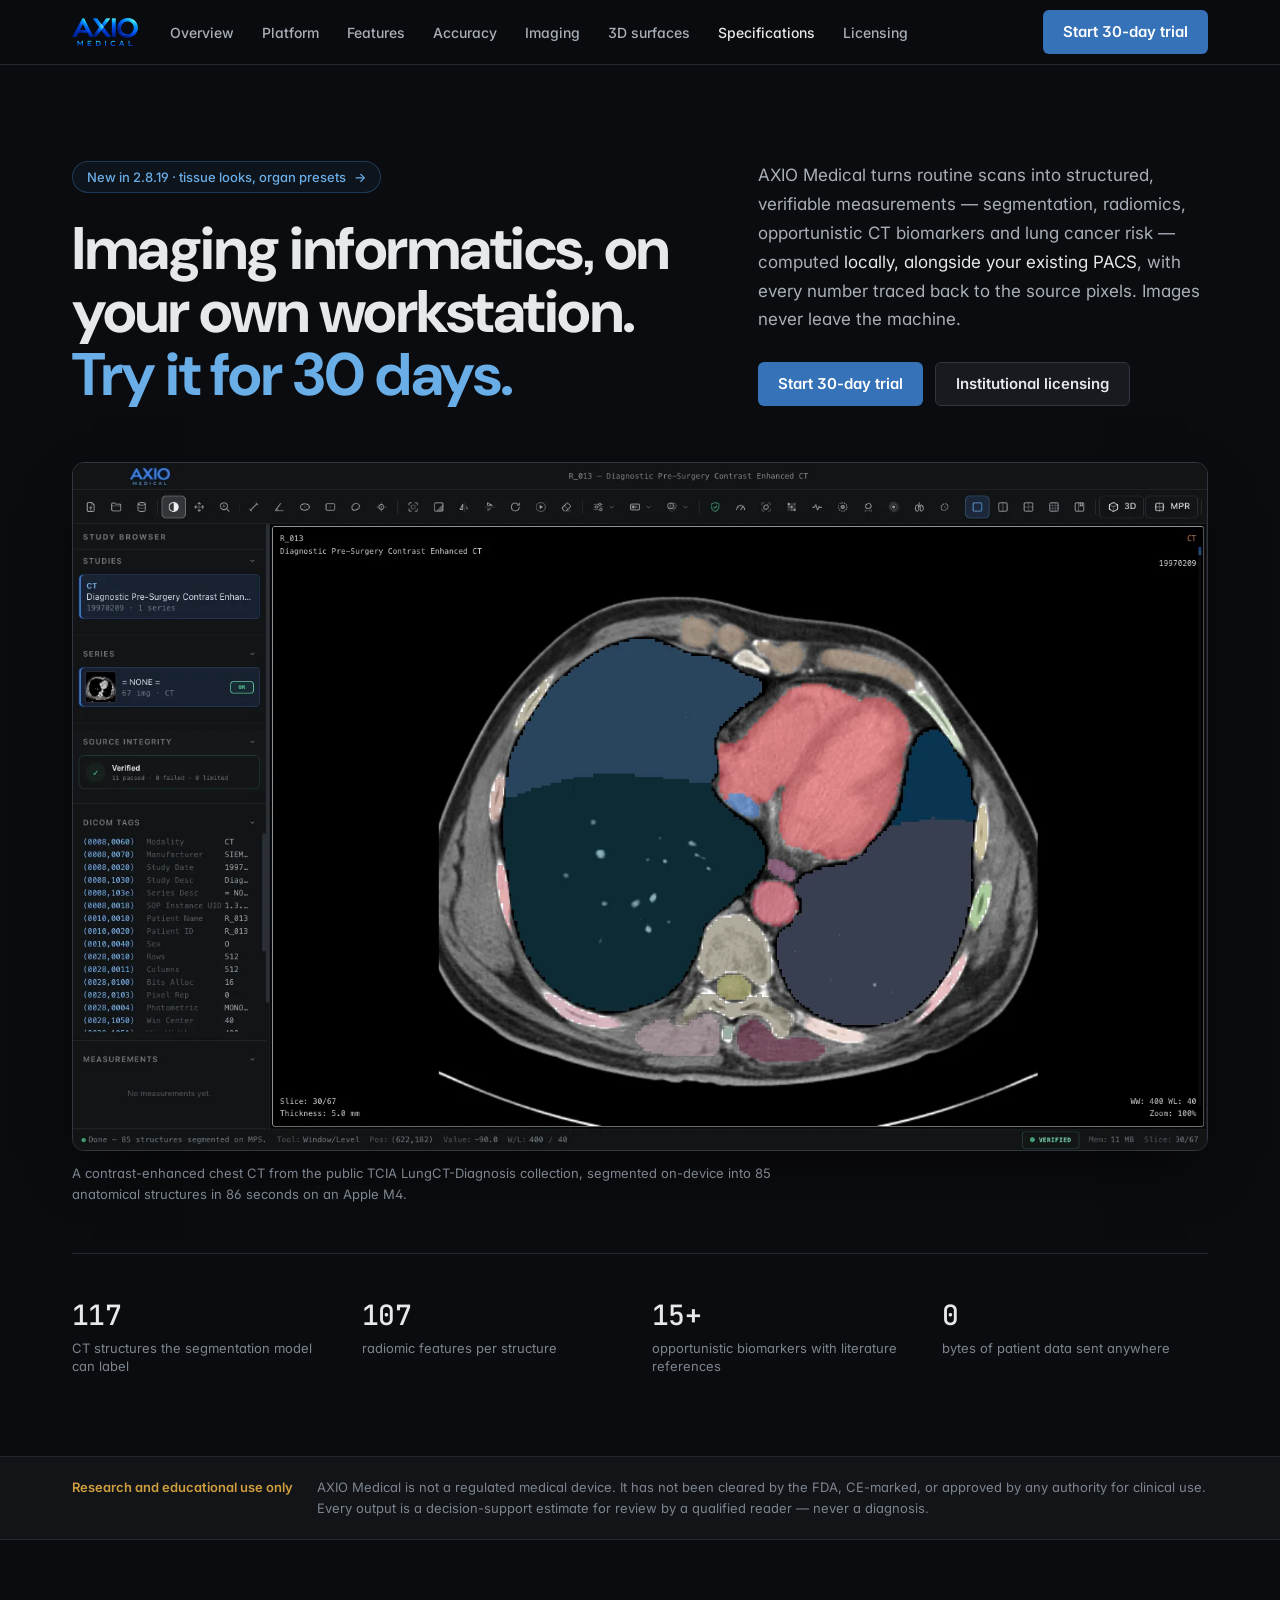
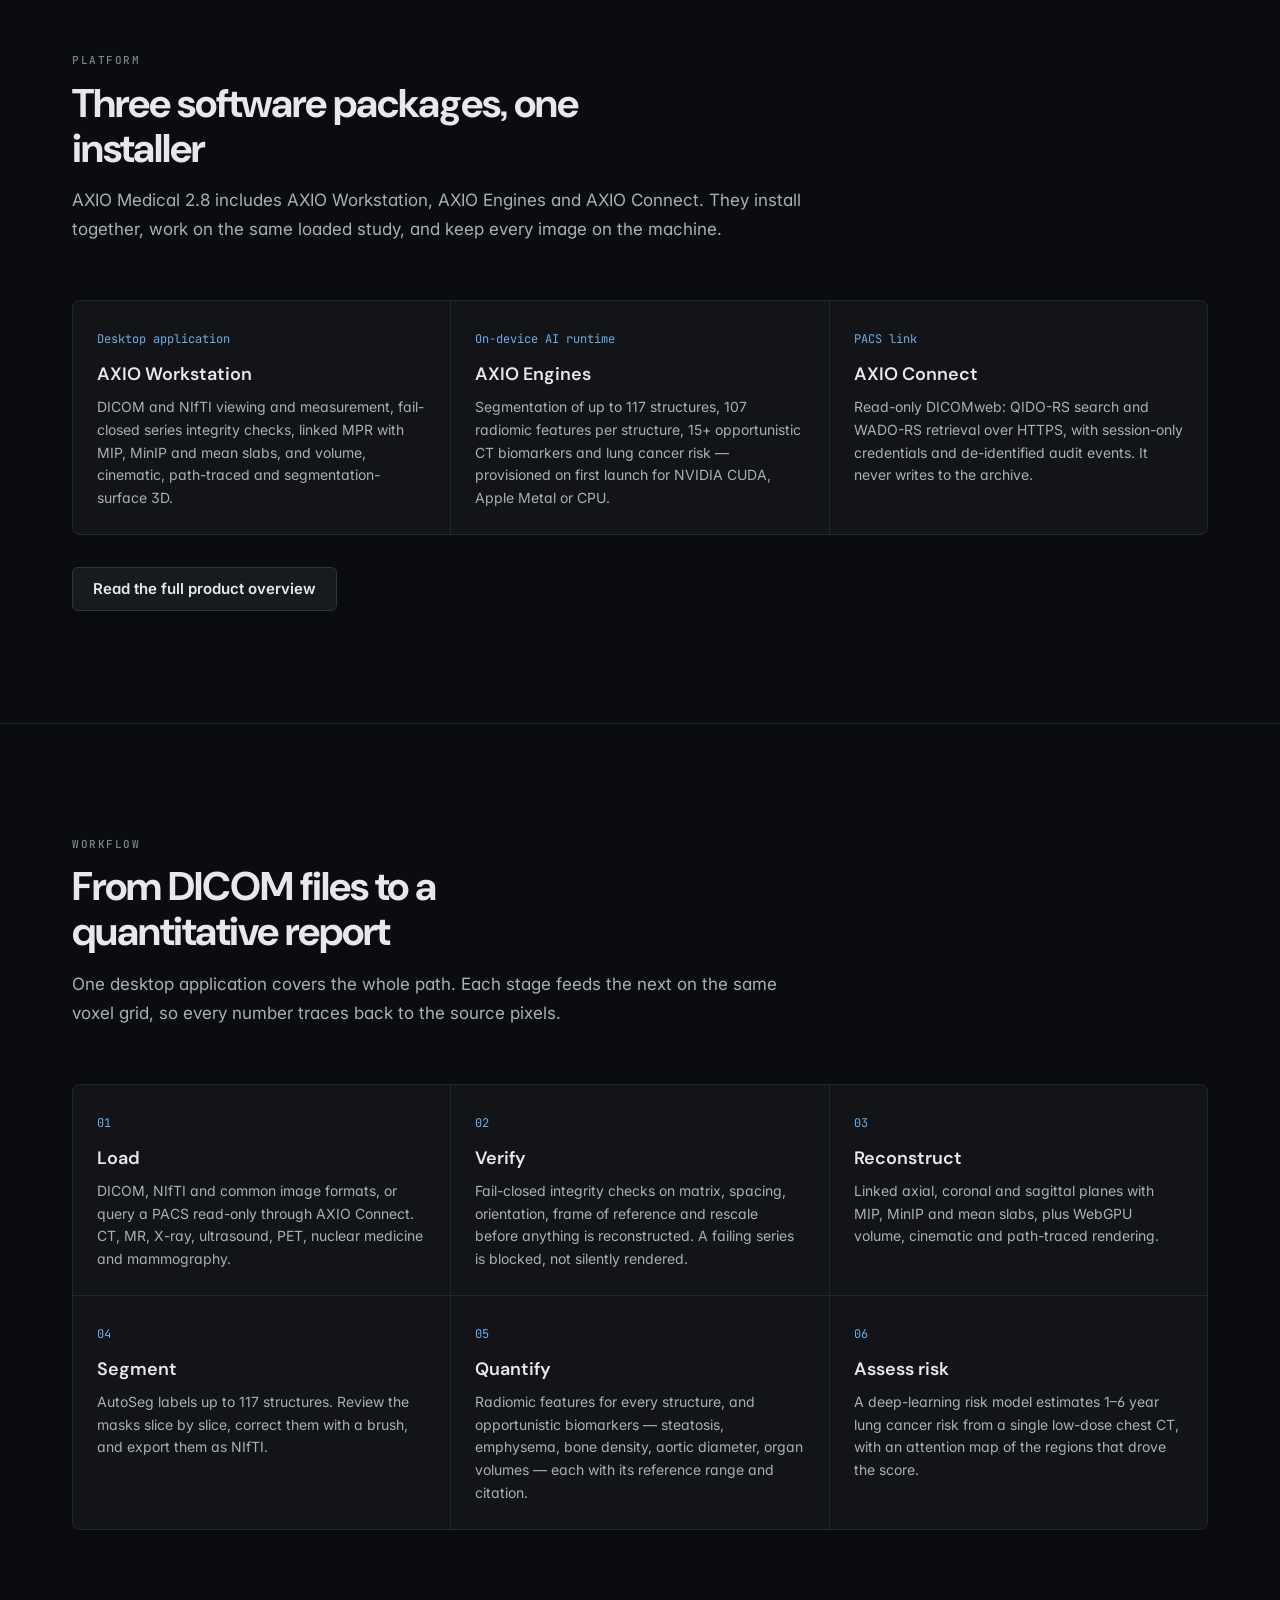
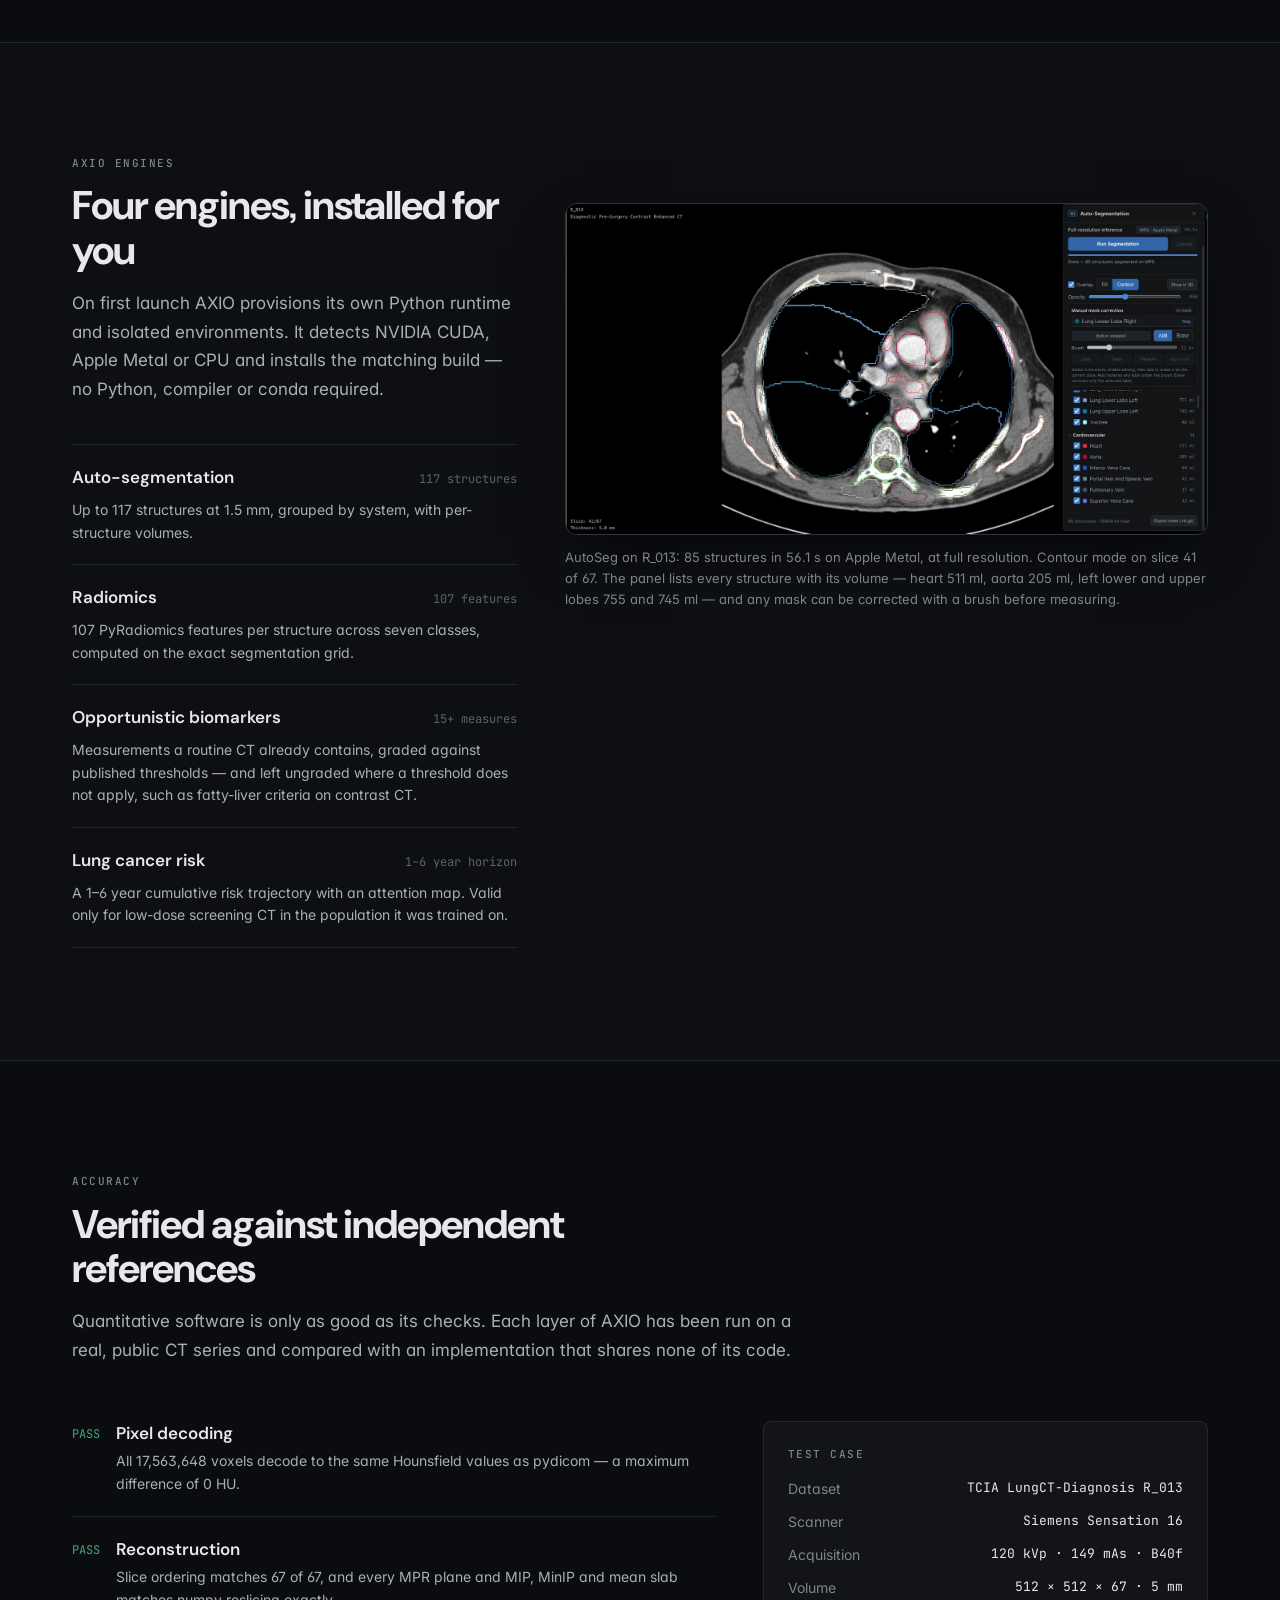
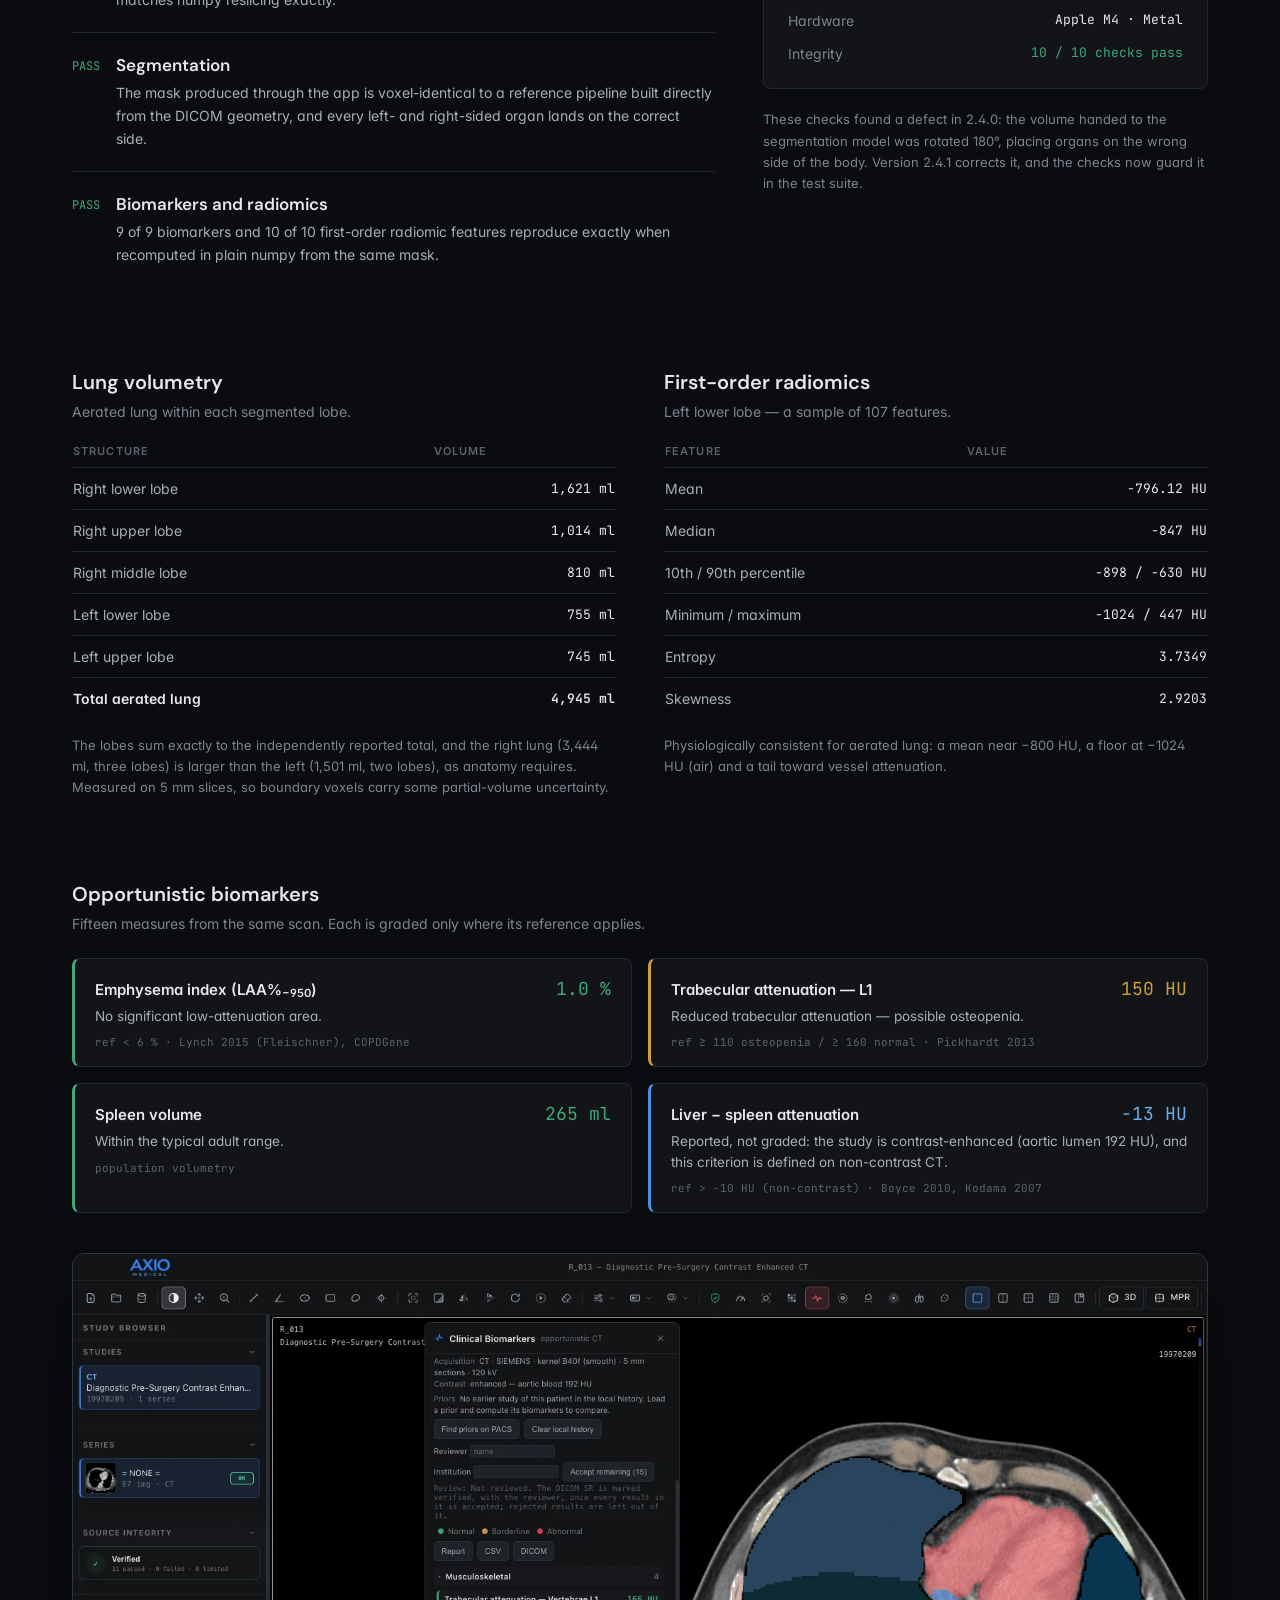
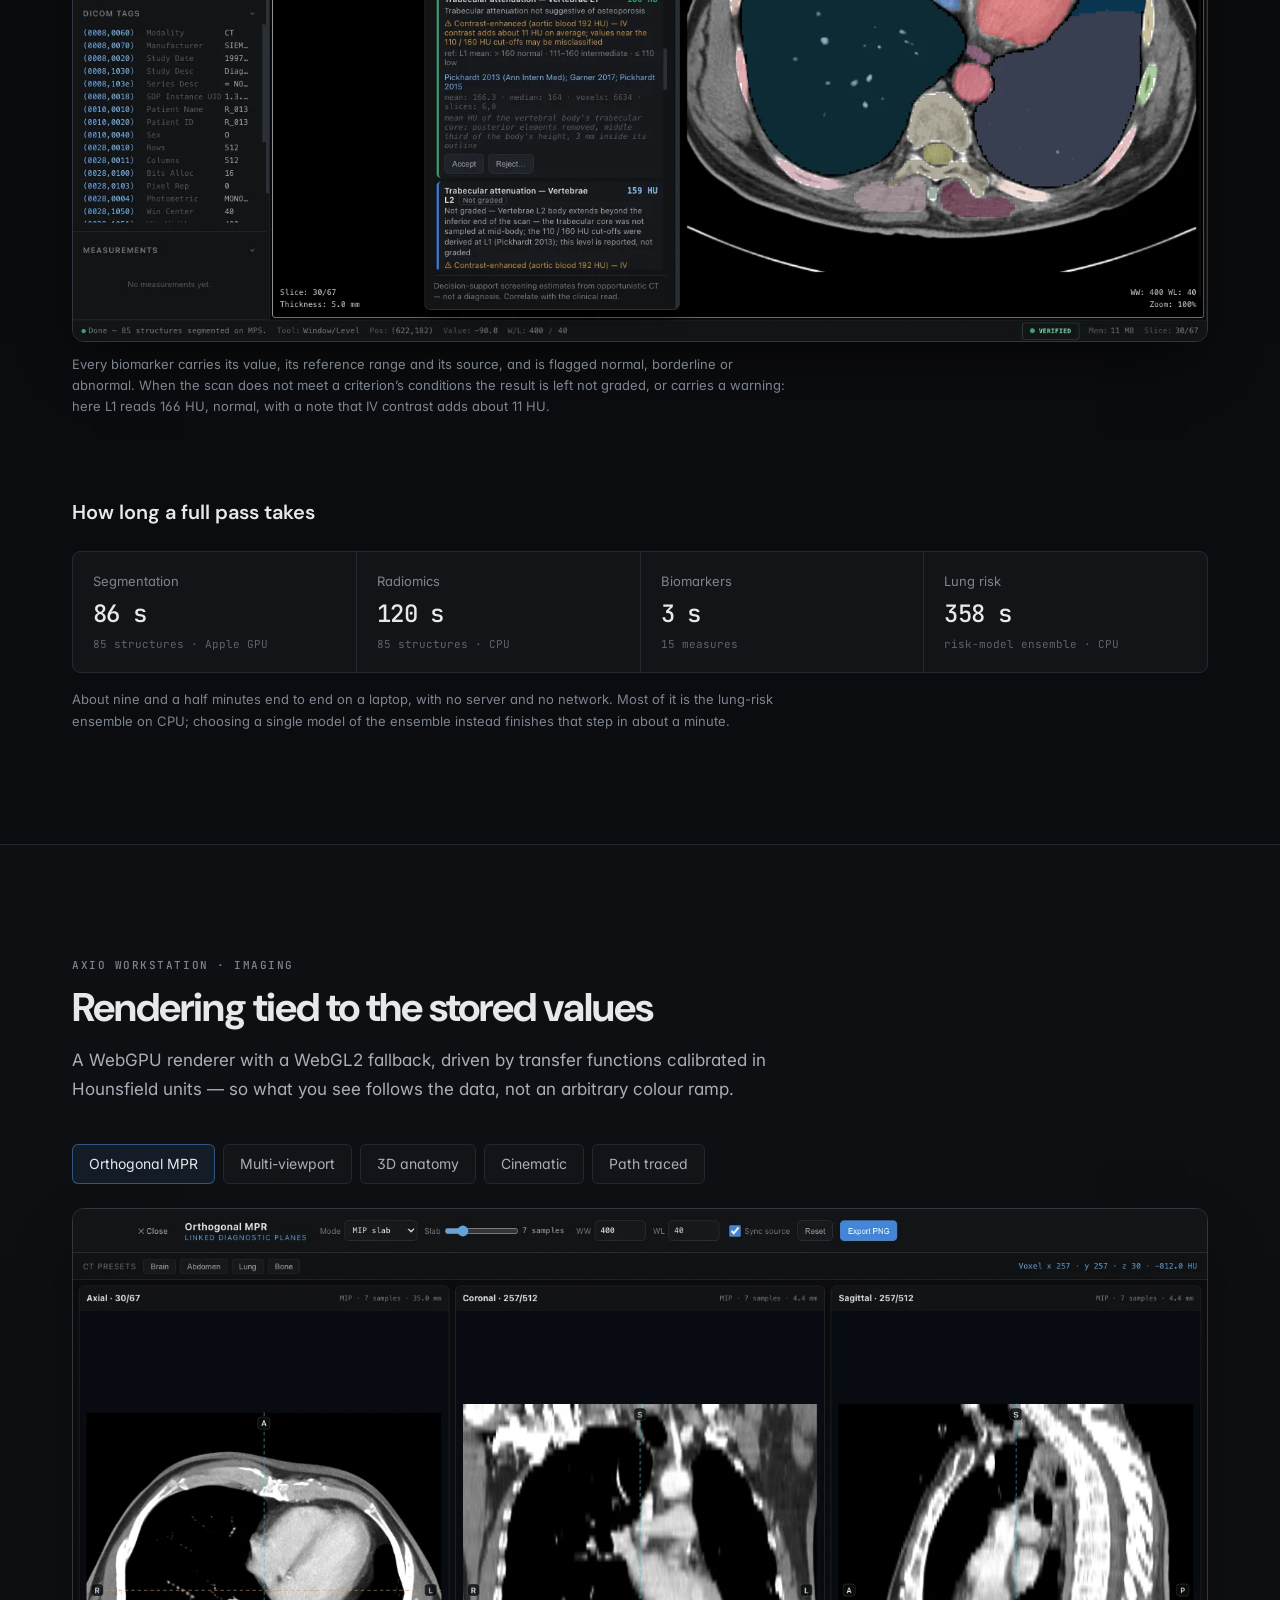
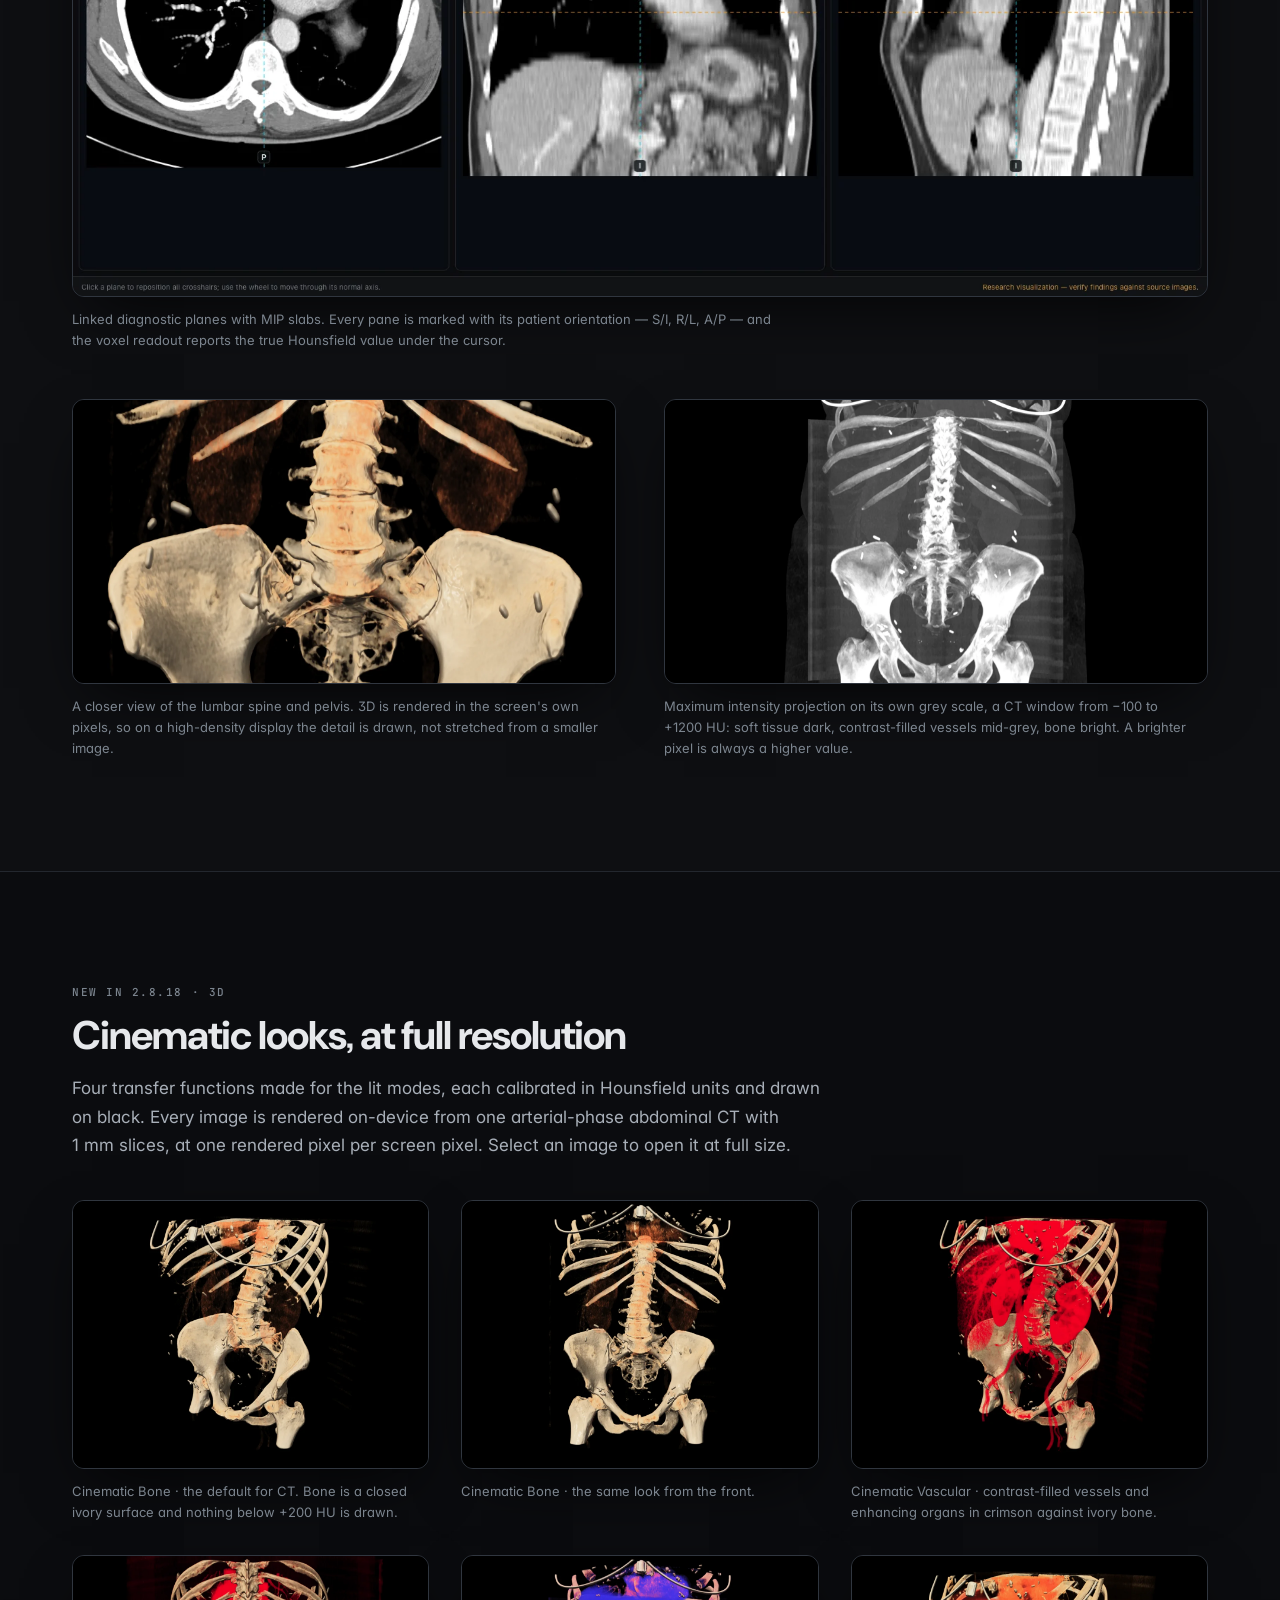
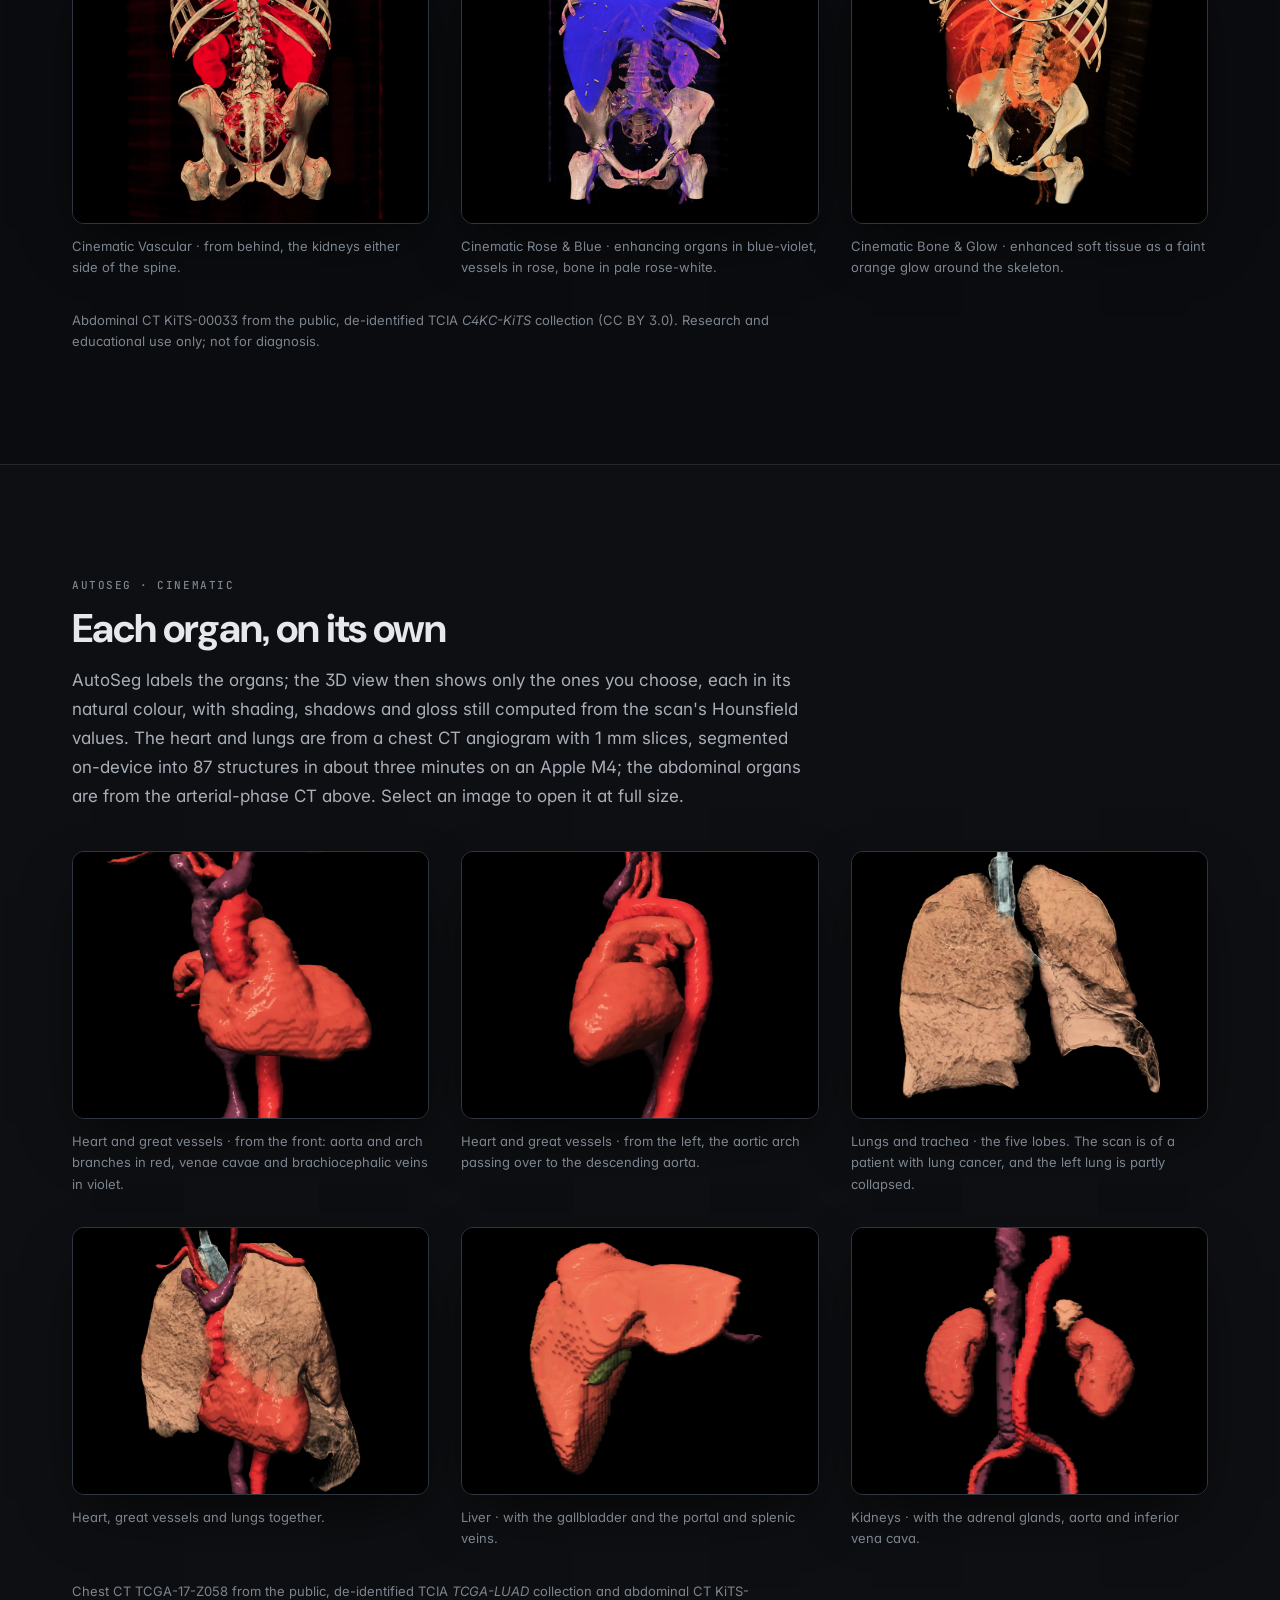
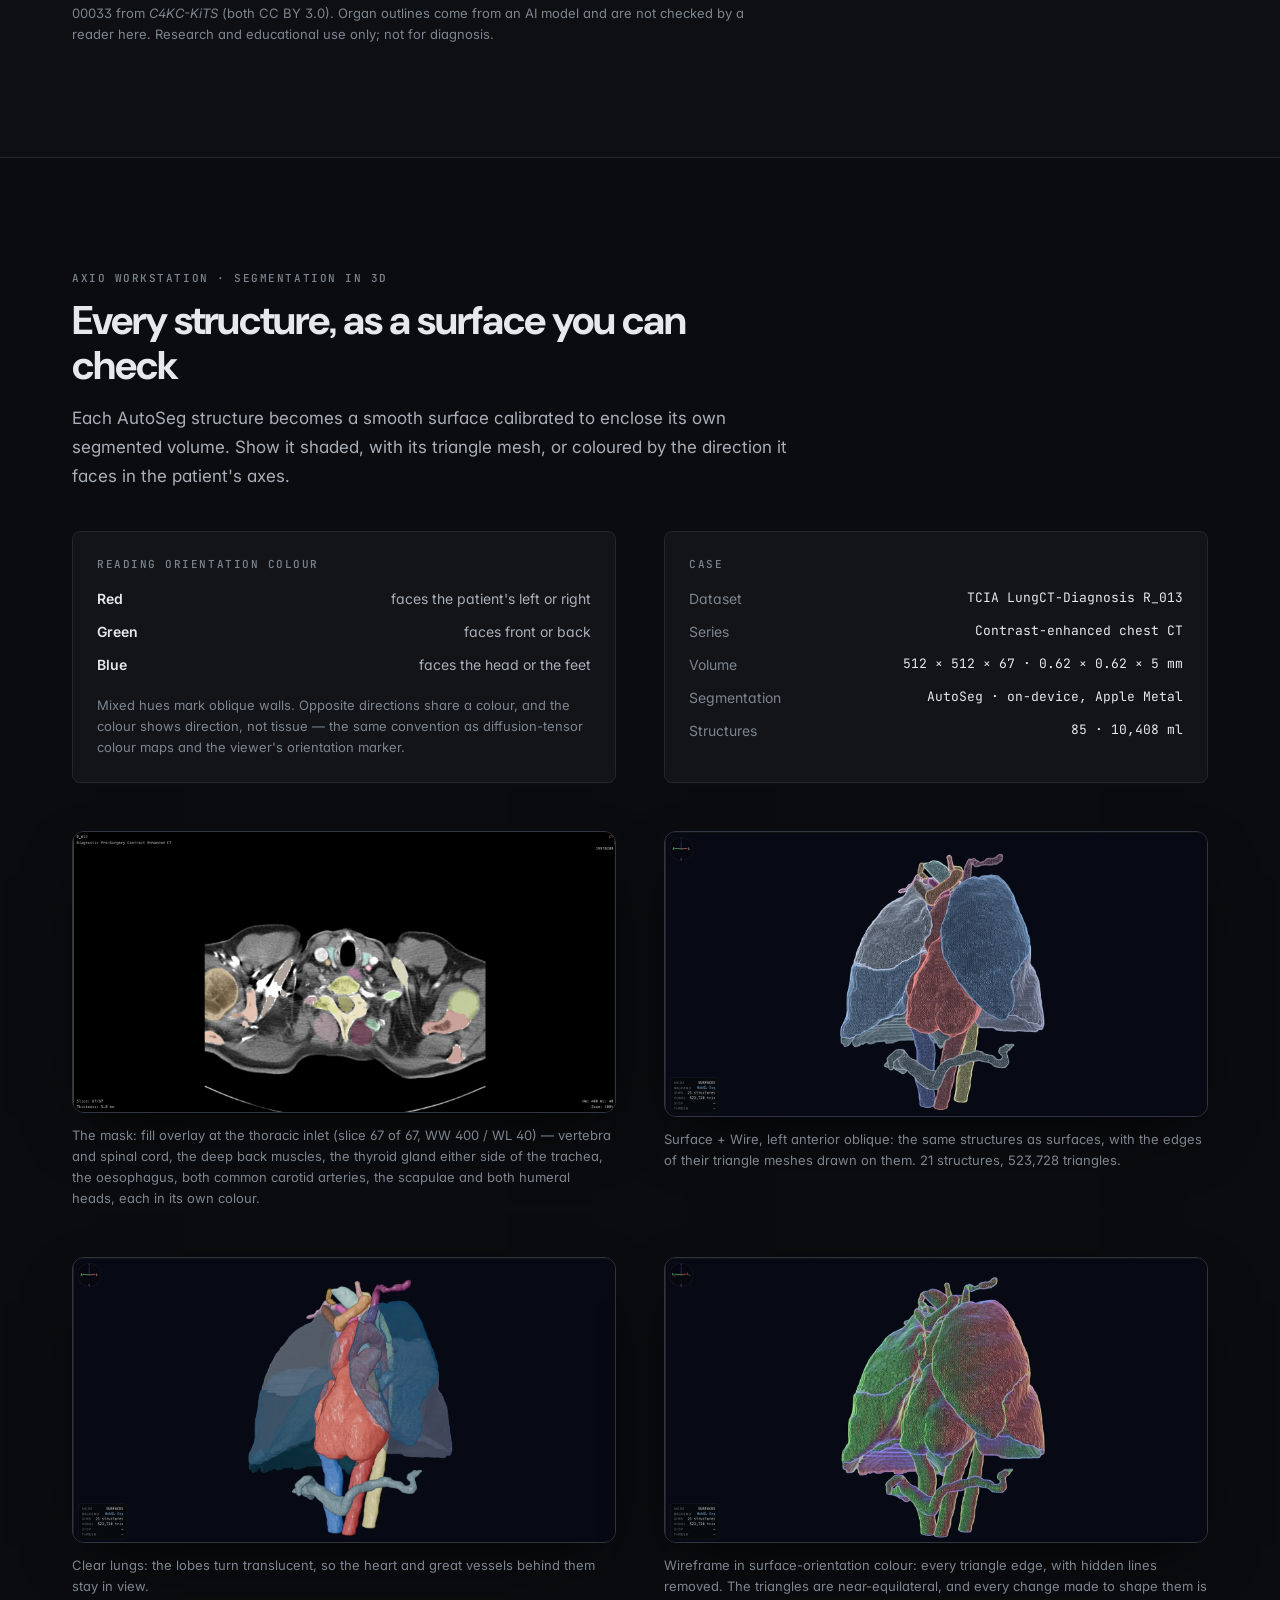
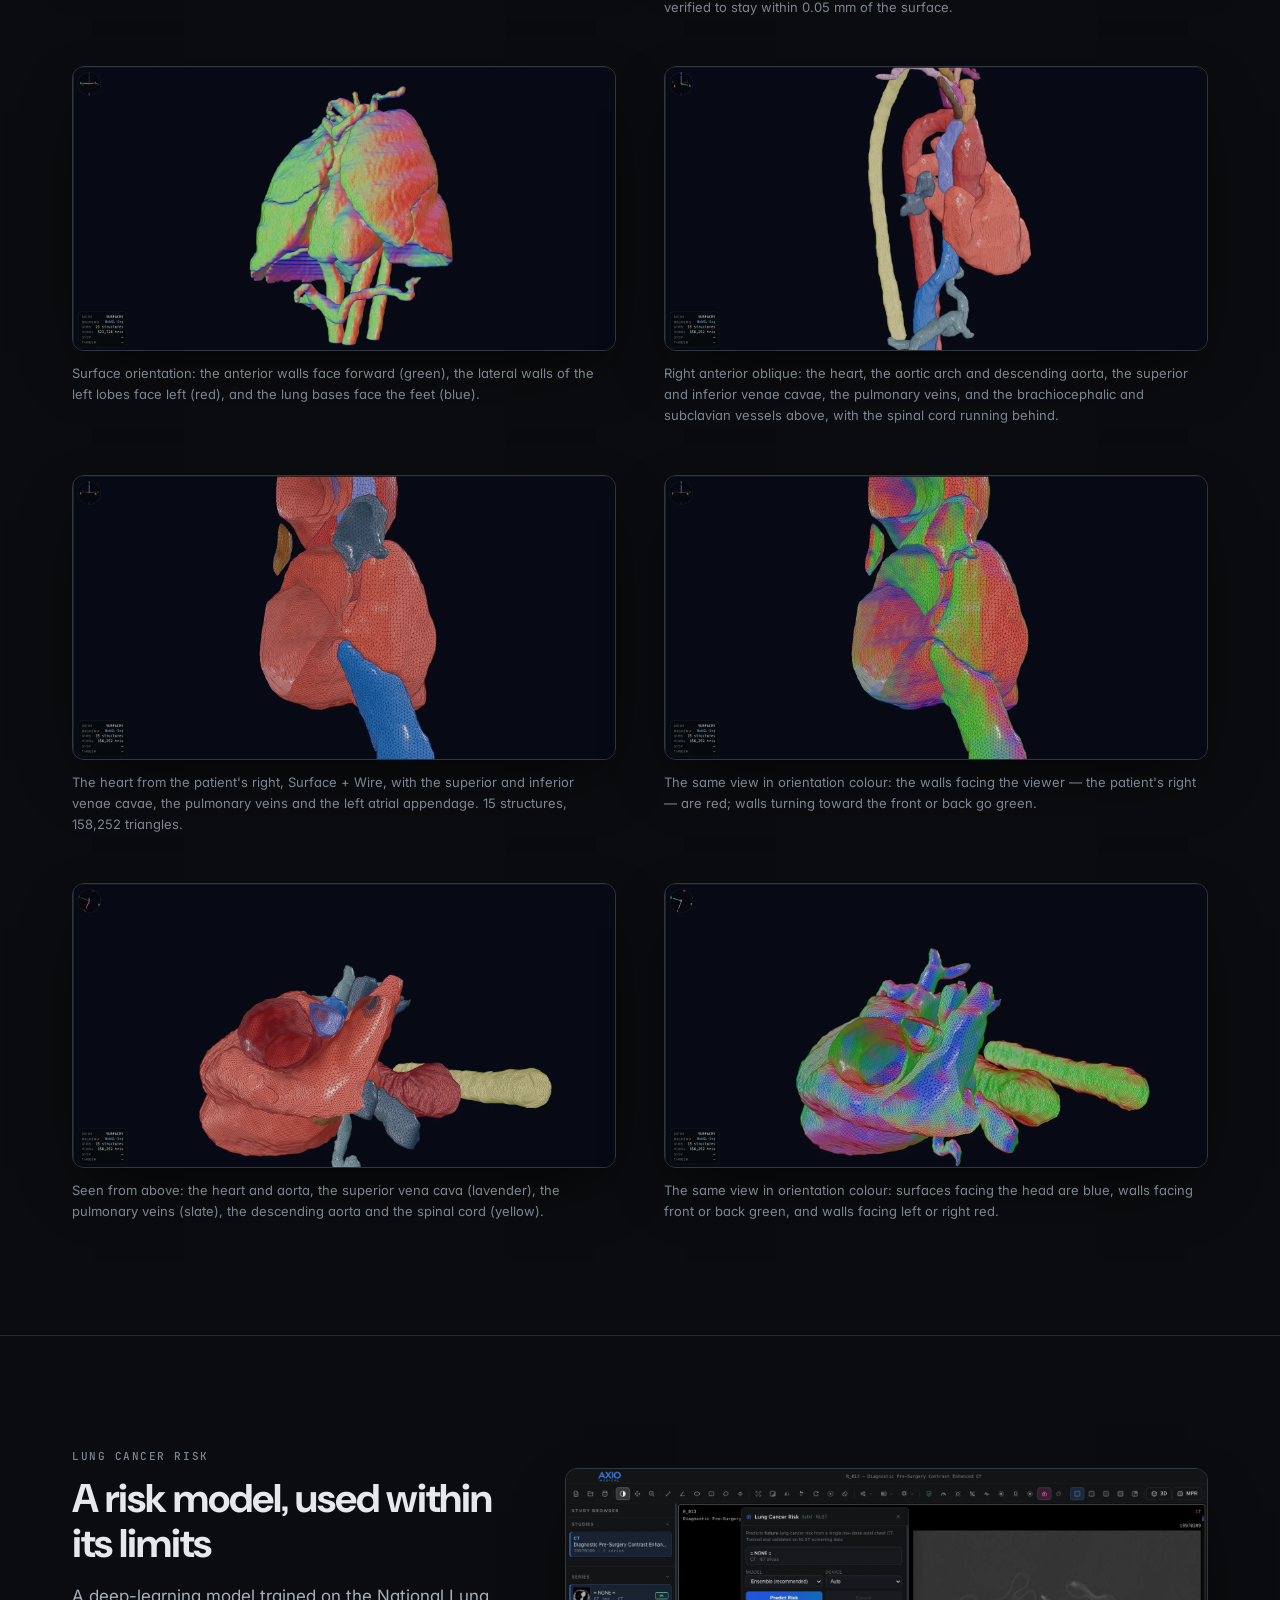
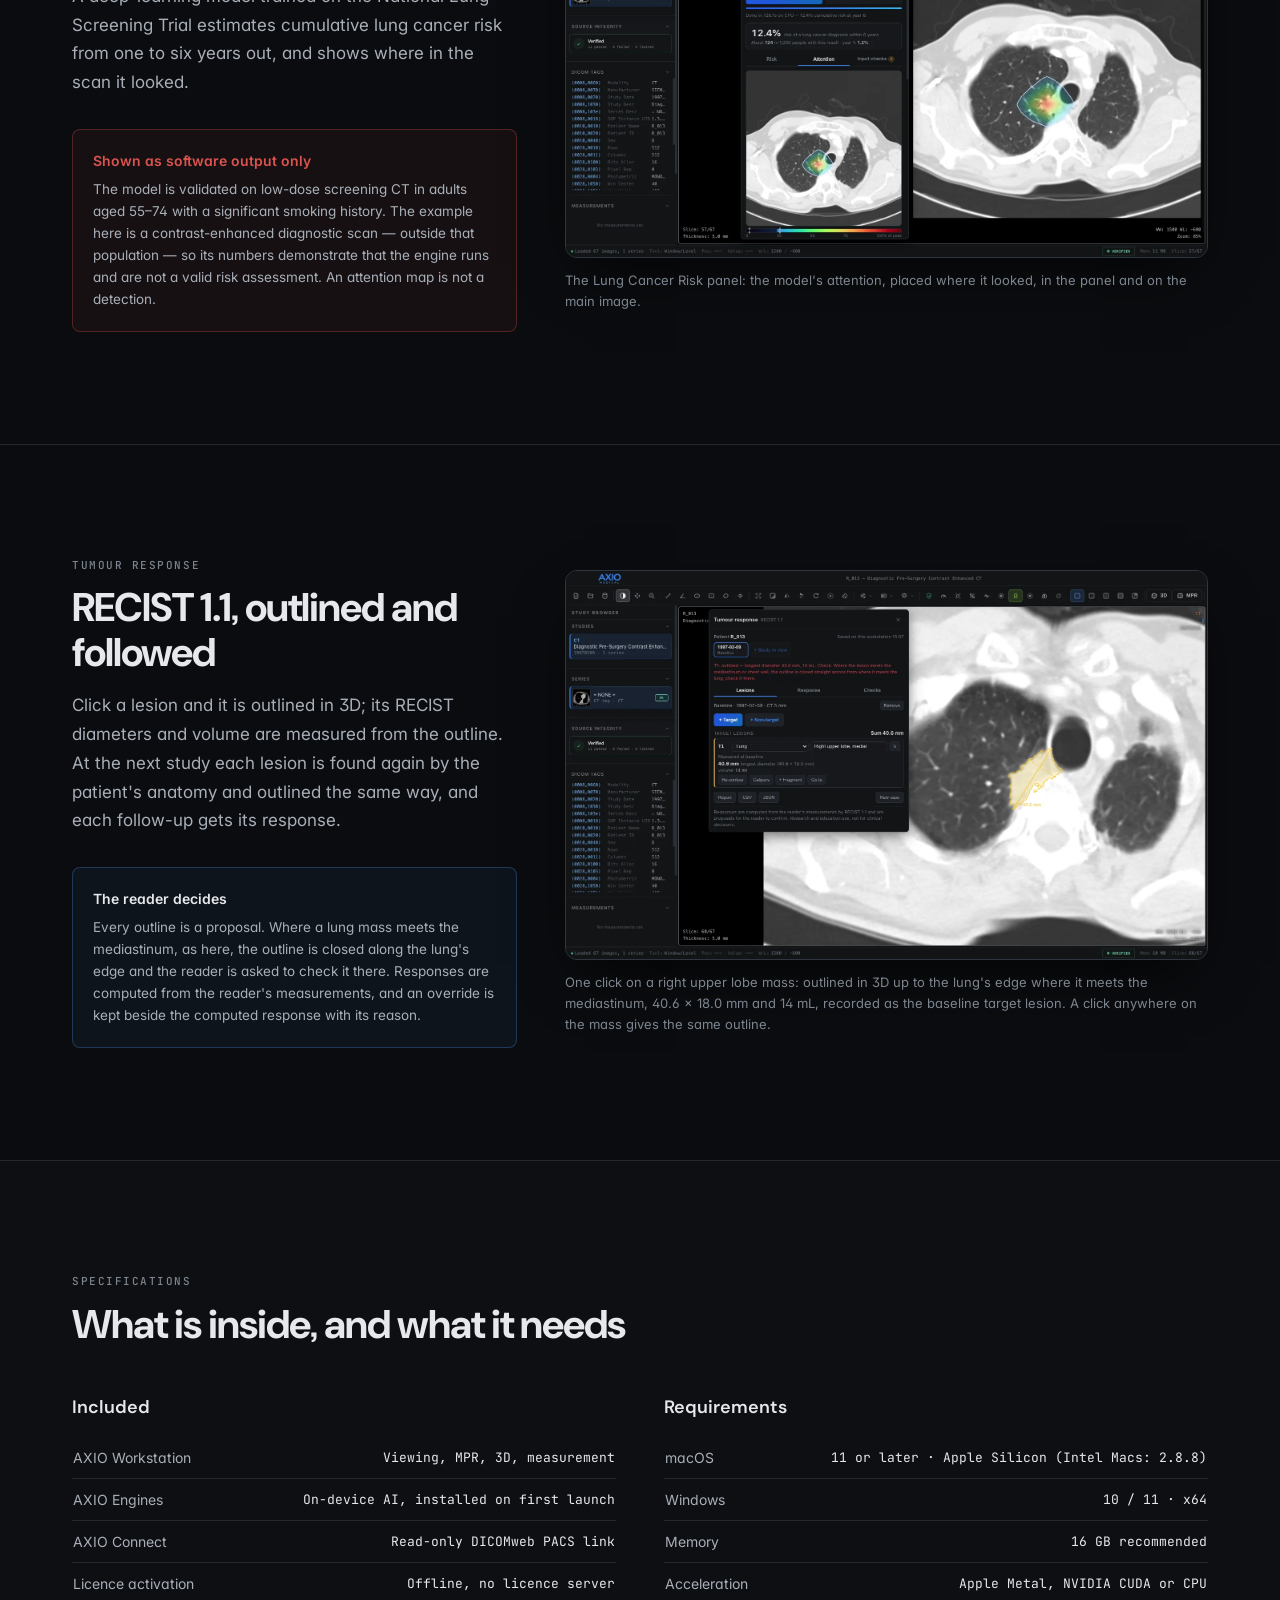
==== commit 504c7588: "Website: 2.8.19 — soft-tissue cinematic looks, skin peel, organ presets, solid toolbar selection" ====
--- a/index.html
+++ b/index.html
@@ -55,7 +55,7 @@
   <div class="wrap pb-16 pt-16 md:pb-20 md:pt-24">
     <div class="grid gap-10 lg:grid-cols-12 lg:items-end">
       <div class="lg:col-span-7">
-        <a href="#gallery" class="mb-6 inline-flex min-h-[32px] items-center gap-2 rounded-full border border-accent/30 bg-accent/[0.06] px-3.5 text-[13px] font-medium text-accent-tint transition-colors hover:border-accent/60">New in 2.8.18 · compressed DICOM, full-resolution 3D <span aria-hidden="true">→</span></a>
+        <a href="#download" class="mb-6 inline-flex min-h-[32px] items-center gap-2 rounded-full border border-accent/30 bg-accent/[0.06] px-3.5 text-[13px] font-medium text-accent-tint transition-colors hover:border-accent/60">New in 2.8.19 · tissue looks, organ presets <span aria-hidden="true">→</span></a>
         <h1 class="font-display text-[clamp(2.25rem,5.2vw,3.75rem)] font-bold leading-[1.05] tracking-tightest">
           Imaging informatics, on your own workstation.
           <span class="text-accent-tint">Try it for 30 days.</span>
@@ -642,15 +642,17 @@
     <div class="grid gap-12 lg:grid-cols-12">
       <div class="lg:col-span-5">
         <p class="eyebrow">Download</p>
-        <h2 class="h-section mt-3">AXIO Medical 2.8.18</h2>
+        <h2 class="h-section mt-3">AXIO Medical 2.8.19</h2>
         <p class="lede mt-4">The 30-day trial. No account needed and no telemetry; enter your institution's licence key to keep using it afterwards.</p>
         <div class="mt-8 rounded-lg border border-accent/30 bg-accent/[0.06] p-5">
-          <p class="text-[14px] font-semibold text-ink-1">New in 2.8.18</p>
+          <p class="text-[14px] font-semibold text-ink-1">New in 2.8.19</p>
+          <p class="mt-2 text-[13.5px] leading-relaxed text-ink-2">Cinematic looks for soft tissue: skin, muscle under the skin, the lungs inside the rib cage, and the enhancing organs on a contrast-enhanced CT. Skin and muscle have the same Hounsfield values, so a new Skin peel removes the outer millimetres of the body, found from the CT itself with no segmentation. After AutoSeg, organ presets show one organ system on its own in lifelike colour: solid organs, digestive tract, heart and vessels, lungs, skeleton or muscles. Organ surfaces on thin-slice scans are smoother. In the toolbar, a selected tool is a solid colour for its category, and the integrity shield shows its result as a mark as well as a colour.</p>
+          <p class="mt-3 text-[14px] font-semibold text-ink-1">New in 2.8.18</p>
           <p class="mt-2 text-[13.5px] leading-relaxed text-ink-2">Compressed DICOM (JPEG, JPEG-LS, JPEG 2000, RLE) and multi-frame objects open, and files are recognised by content, not by name. An embedded icon or a nested sequence can no longer replace an image's size, pixels or patient details. In 2D, each viewport shows its own orientation letters and corner text, measurements read millimetres only when the image states a pixel size, the window follows the DICOM functions, and non-square pixels are drawn at their true shape. 3D is rendered at the screen's full resolution on black, with cinematic looks: bone as a solid ivory surface, vessels and organs in colour.</p>
-          <p class="mt-3 text-[14px] font-semibold text-ink-1">New in 2.8.17</p>
-          <p class="mt-2 text-[13.5px] leading-relaxed text-ink-2">Physics Analysis masks and measurements stay on the image through scrolling, zoom, side panels, window resizes and layout changes, and the masks follow the slice through the analysed series. Physics Analysis runs about seven times faster. On macOS, copy and paste work in every text field, the licence key included.</p>
           <details class="mt-4 border-t border-accent/20 pt-3">
-            <summary class="cursor-pointer text-[13.5px] font-medium text-accent-tint">Earlier versions, 2.8 to 2.8.16</summary>
+            <summary class="cursor-pointer text-[13.5px] font-medium text-accent-tint">Earlier versions, 2.8 to 2.8.17</summary>
+            <p class="mt-3 text-[14px] font-semibold text-ink-1">New in 2.8.17</p>
+            <p class="mt-2 text-[13.5px] leading-relaxed text-ink-2">Physics Analysis masks and measurements stay on the image through scrolling, zoom, side panels, window resizes and layout changes, and the masks follow the slice through the analysed series. Physics Analysis runs about seven times faster. On macOS, copy and paste work in every text field, the licence key included.</p>
             <p class="mt-3 text-[14px] font-semibold text-ink-1">New in 2.8.16</p>
             <p class="mt-2 text-[13.5px] leading-relaxed text-ink-2">Clinical tests: coronary calcium (Agatston, CAC-DRS) on non-contrast chest CT, each lesion confirmed by the reader; Brock and Mayo malignancy probability for each nodule; tumour radiomics after IBSI image processing, benchmarked against the IBSI reference values. Run all tests writes a PDF report with labelled anatomy images. The outline of a lung lesion against the mediastinum no longer depends on where it is clicked.</p>
             <p class="mt-3 text-[14px] font-semibold text-ink-1">New in 2.8.15</p>
@@ -675,8 +677,8 @@
           <h3 class="font-display text-[18px] font-semibold">macOS</h3>
           <p class="mt-1 text-[13px] text-ink-3">macOS 11+ · Apple Silicon (M1 and later)</p>
           <div class="mt-6 flex flex-col gap-3">
-            <a class="btn-primary" href="https://github.com/godsonj64/axiomedical3-releases/releases/download/v2.8.18/AXIO.Medical-2.8.18-arm64.dmg">Disk image <span class="font-normal opacity-80">· 112 MB</span></a>
-            <a class="btn-secondary" href="https://github.com/godsonj64/axiomedical3-releases/releases/download/v2.8.18/AXIO.Medical-2.8.18-arm64-mac.zip">Zipped app <span class="font-normal text-ink-3">· 123 MB</span></a>
+            <a class="btn-primary" href="https://github.com/godsonj64/axiomedical3-releases/releases/download/v2.8.19/AXIO.Medical-2.8.19-arm64.dmg">Disk image <span class="font-normal opacity-80">· 112 MB</span></a>
+            <a class="btn-secondary" href="https://github.com/godsonj64/axiomedical3-releases/releases/download/v2.8.19/AXIO.Medical-2.8.19-arm64-mac.zip">Zipped app <span class="font-normal text-ink-3">· 123 MB</span></a>
           </div>
           <p class="fine mt-3">Intel Mac? <a class="text-accent-tint underline decoration-accent/40 underline-offset-2 hover:decoration-accent" href="https://github.com/godsonj64/axiomedical3-releases/releases/tag/v2.8.8">2.8.8</a> is the last version for Intel Macs.</p>
         </div>
@@ -684,12 +686,12 @@
           <h3 class="font-display text-[18px] font-semibold">Windows</h3>
           <p class="mt-1 text-[13px] text-ink-3">Windows 10 / 11 · x64</p>
           <div class="mt-6 flex flex-col gap-3">
-            <a class="btn-primary" href="https://github.com/godsonj64/axiomedical3-releases/releases/download/v2.8.18/AXIO.Medical.Setup.2.8.18.exe">Installer <span class="font-normal opacity-80">· 103 MB</span></a>
-            <a class="btn-secondary" href="https://github.com/godsonj64/axiomedical3-releases/releases/download/v2.8.18/AXIO.Medical.2.8.18.exe">Portable <span class="font-normal text-ink-3">· 103 MB</span></a>
+            <a class="btn-primary" href="https://github.com/godsonj64/axiomedical3-releases/releases/download/v2.8.19/AXIO.Medical.Setup.2.8.19.exe">Installer <span class="font-normal opacity-80">· 103 MB</span></a>
+            <a class="btn-secondary" href="https://github.com/godsonj64/axiomedical3-releases/releases/download/v2.8.19/AXIO.Medical.2.8.19.exe">Portable <span class="font-normal text-ink-3">· 103 MB</span></a>
           </div>
         </div>
         <div class="sm:col-span-2">
-          <p class="fine">These builds are not signed with a paid code-signing certificate. On macOS, open the app once, then choose <span class="text-ink-2">Open Anyway</span> under System Settings → Privacy &amp; Security; on Windows, choose <span class="text-ink-2">More info → Run anyway</span> if SmartScreen appears. Verify downloads against the SHA-256 checksums in the <a class="text-accent-tint underline decoration-accent/40 underline-offset-2 hover:decoration-accent" href="https://github.com/godsonj64/axiomedical3-releases/releases/tag/v2.8.18">release notes</a>.</p>
+          <p class="fine">These builds are not signed with a paid code-signing certificate. On macOS, open the app once, then choose <span class="text-ink-2">Open Anyway</span> under System Settings → Privacy &amp; Security; on Windows, choose <span class="text-ink-2">More info → Run anyway</span> if SmartScreen appears. Verify downloads against the SHA-256 checksums in the <a class="text-accent-tint underline decoration-accent/40 underline-offset-2 hover:decoration-accent" href="https://github.com/godsonj64/axiomedical3-releases/releases/tag/v2.8.19">release notes</a>.</p>
         </div>
       </div>
     </div>
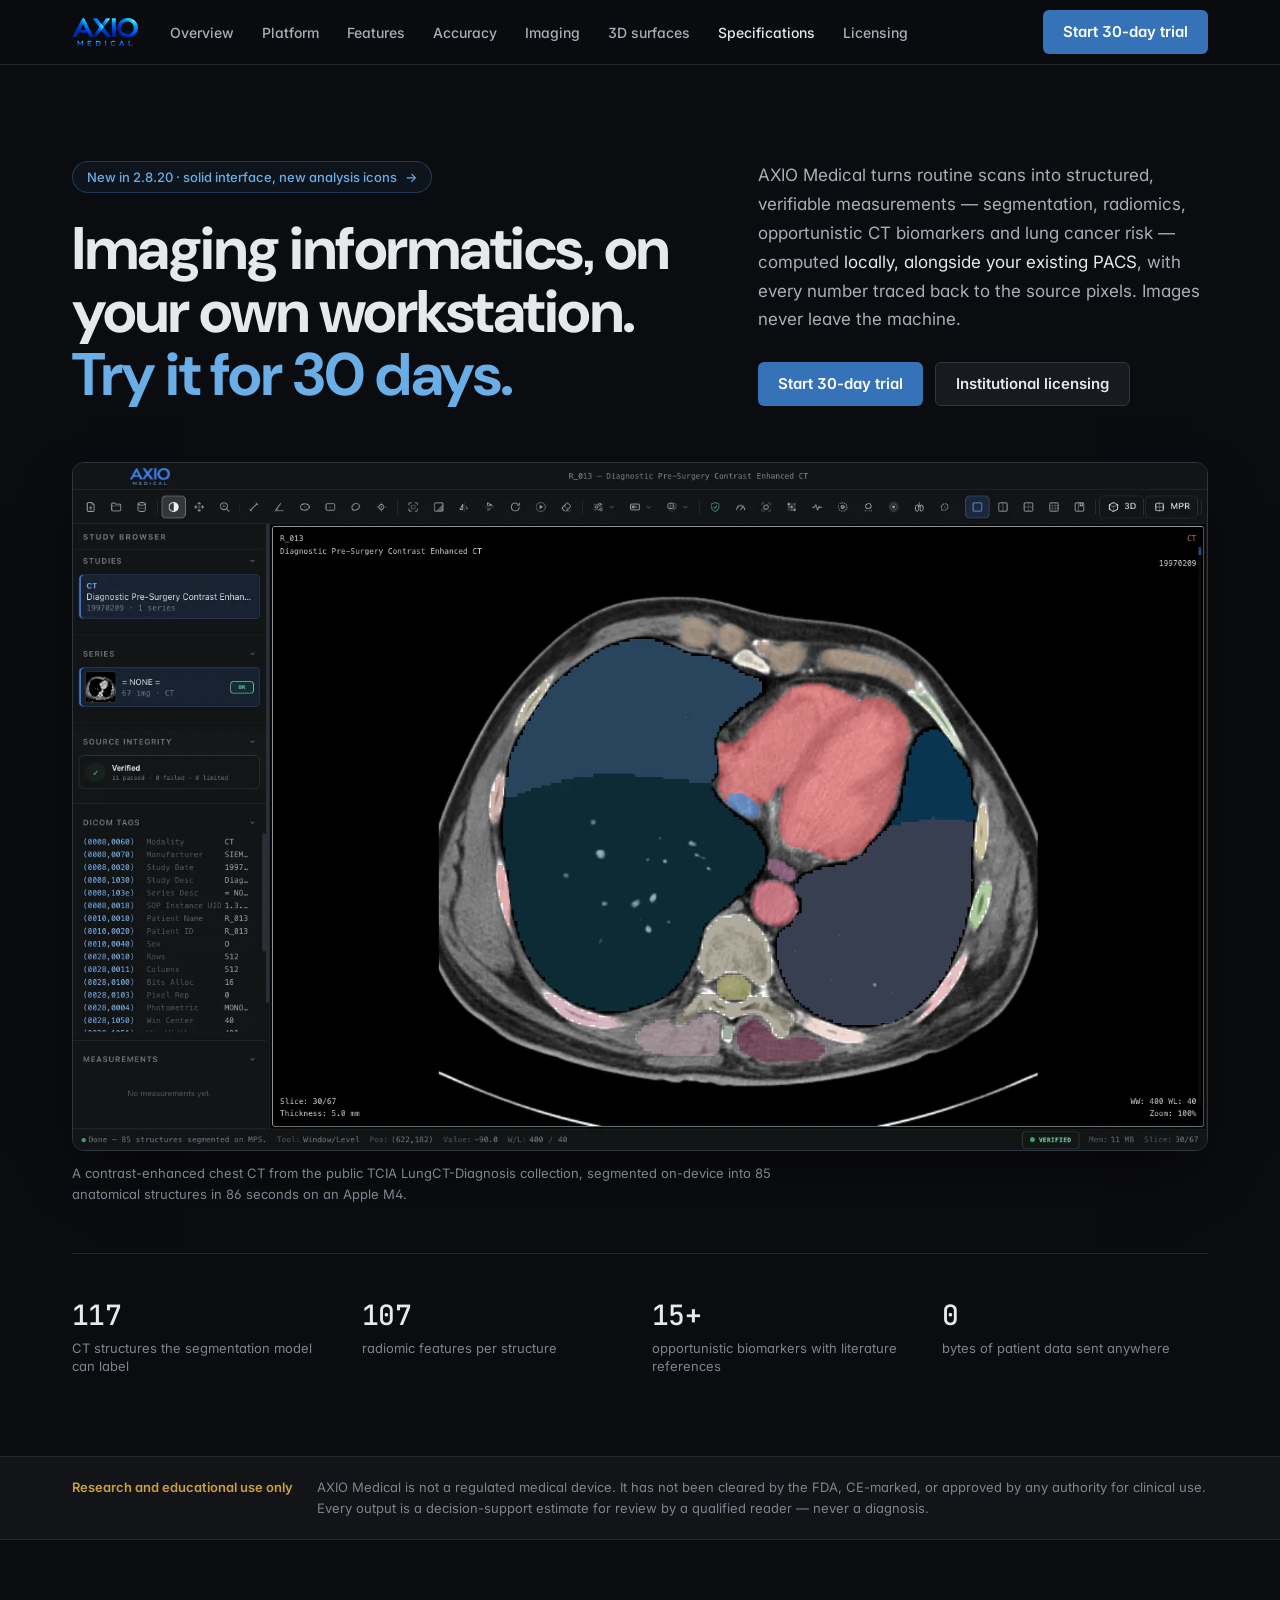
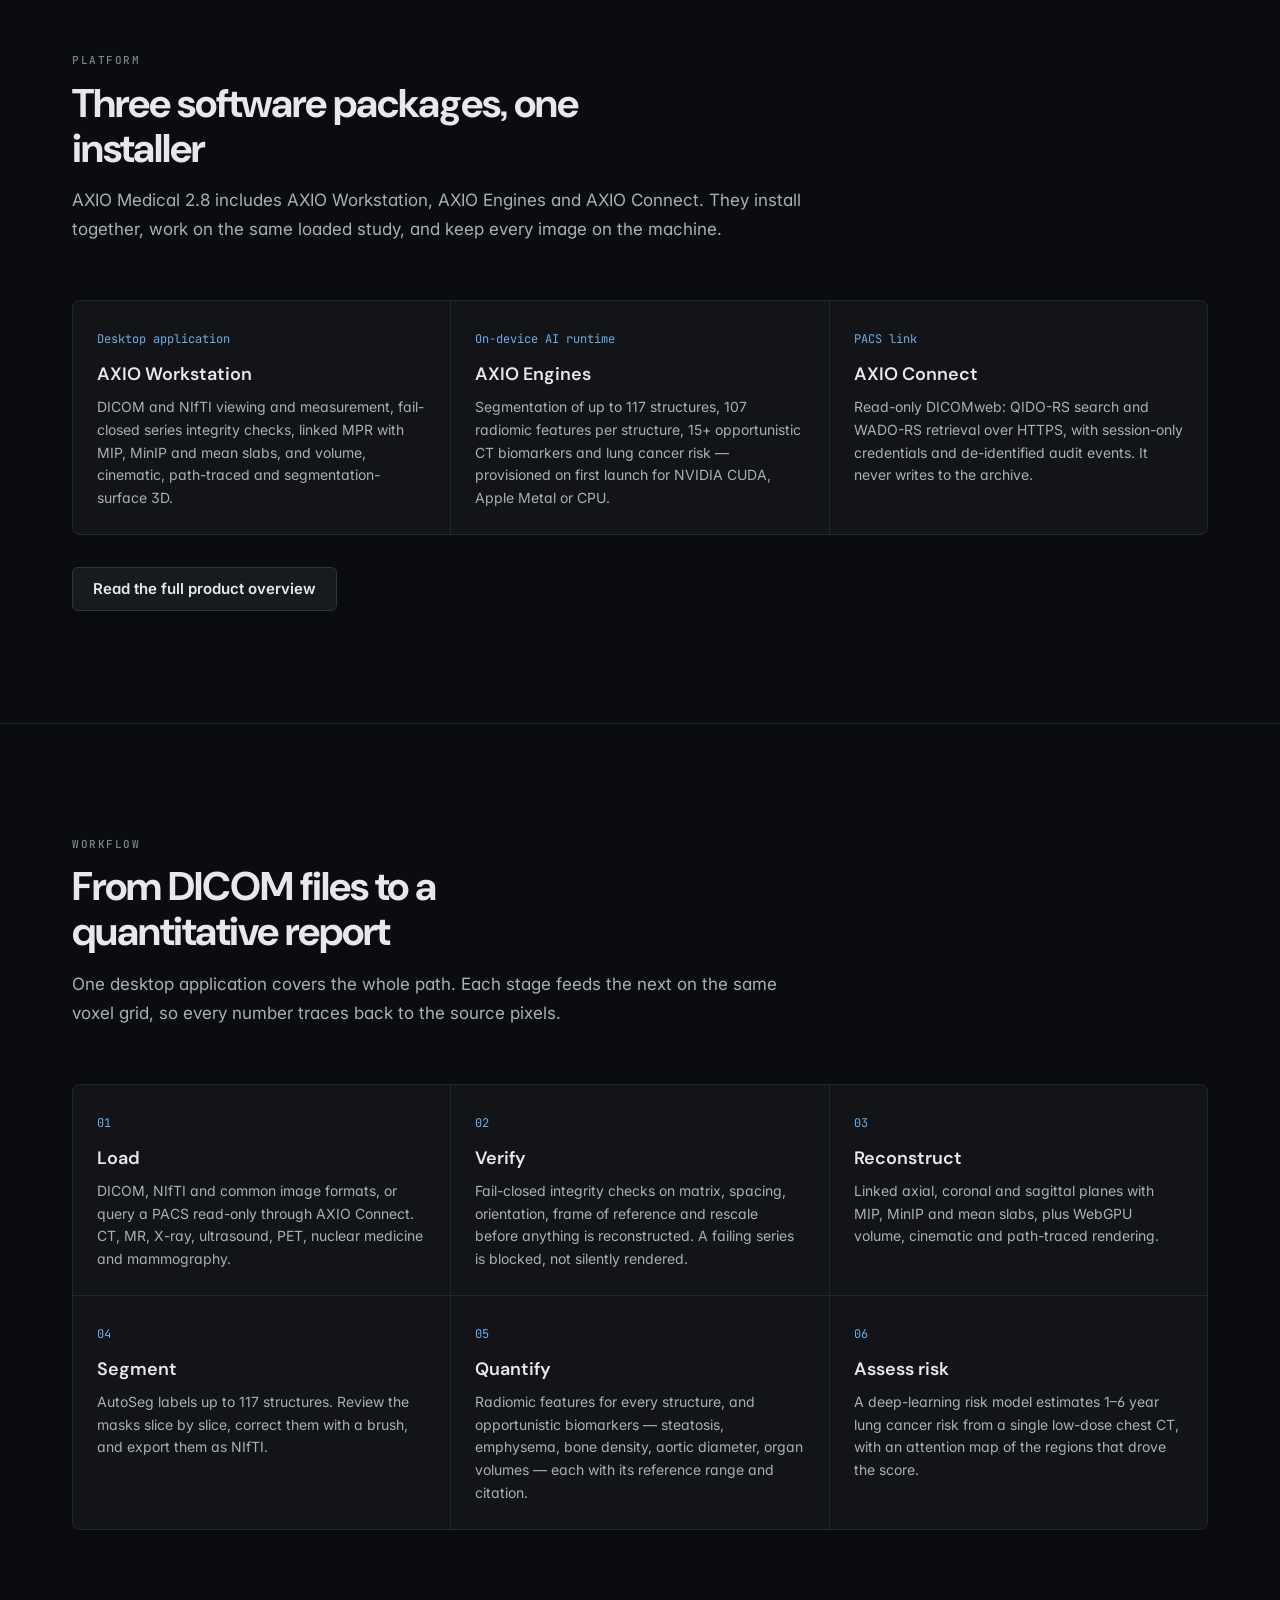
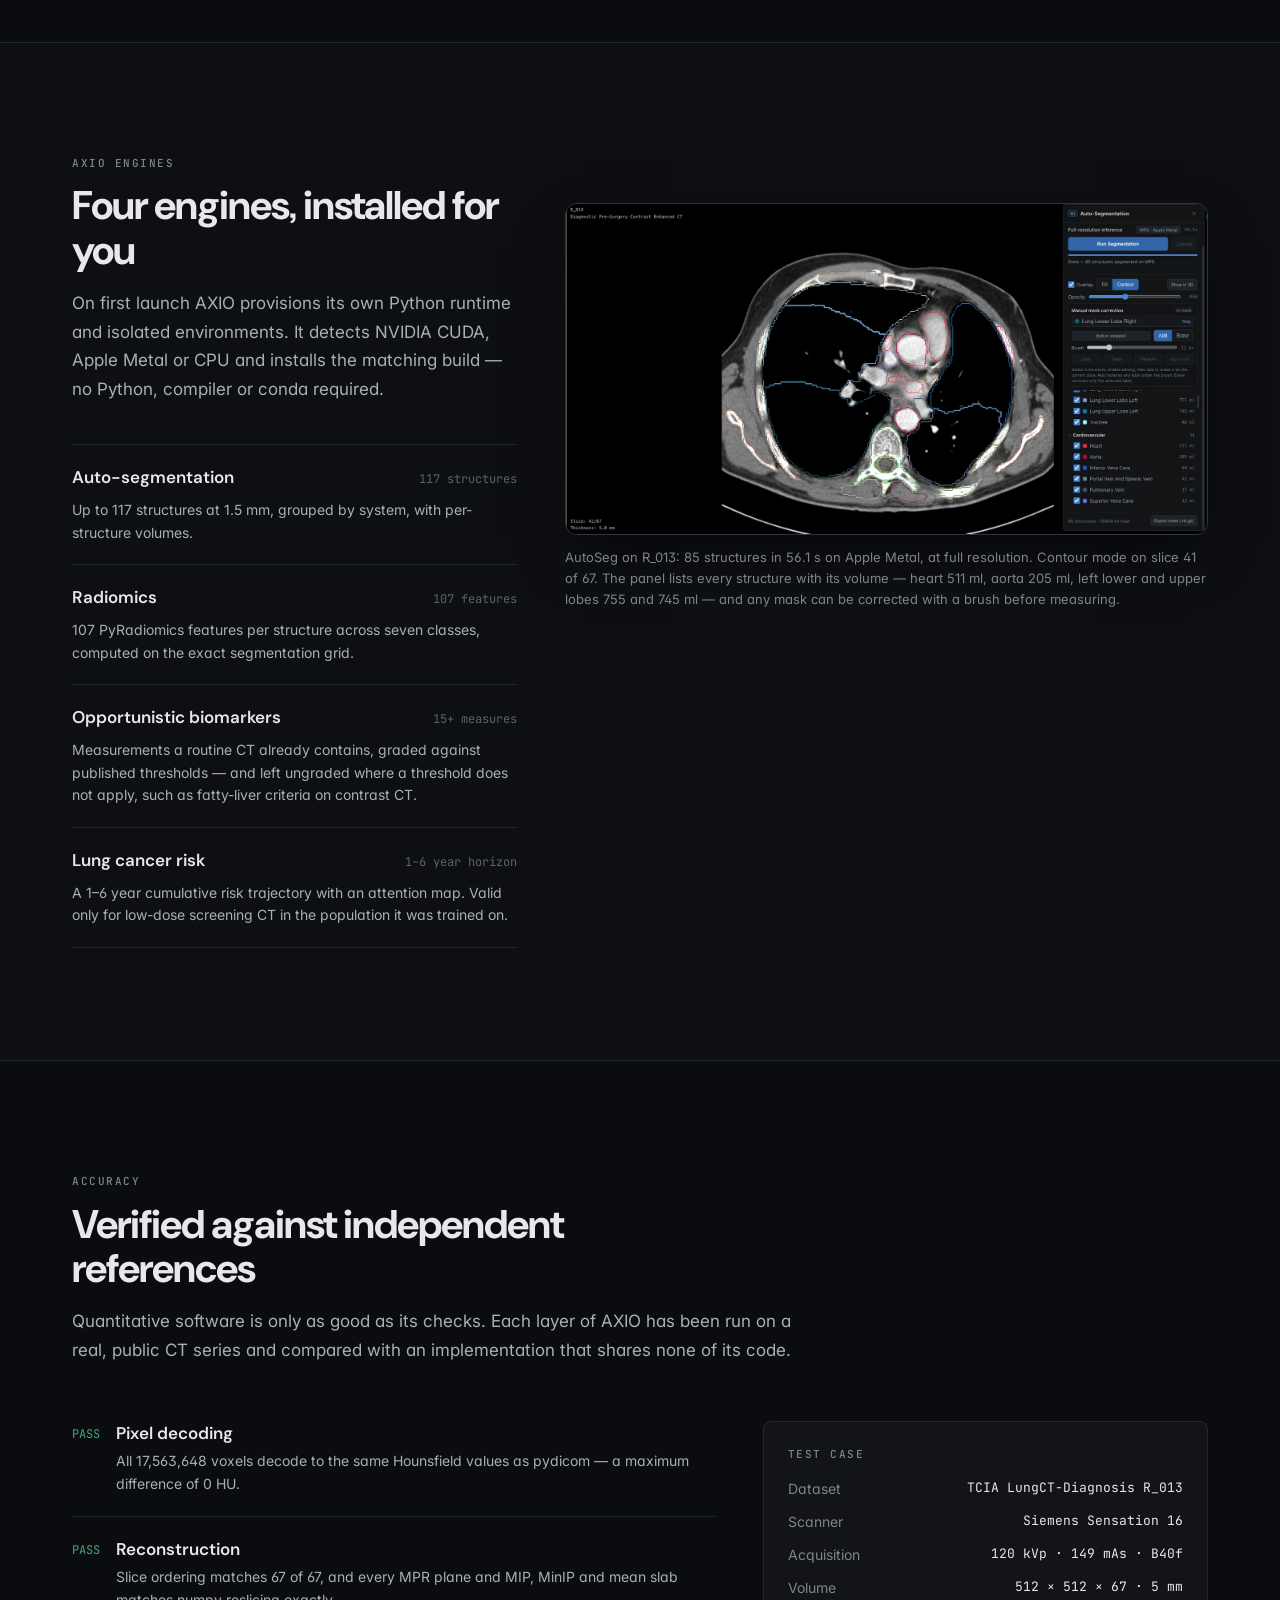
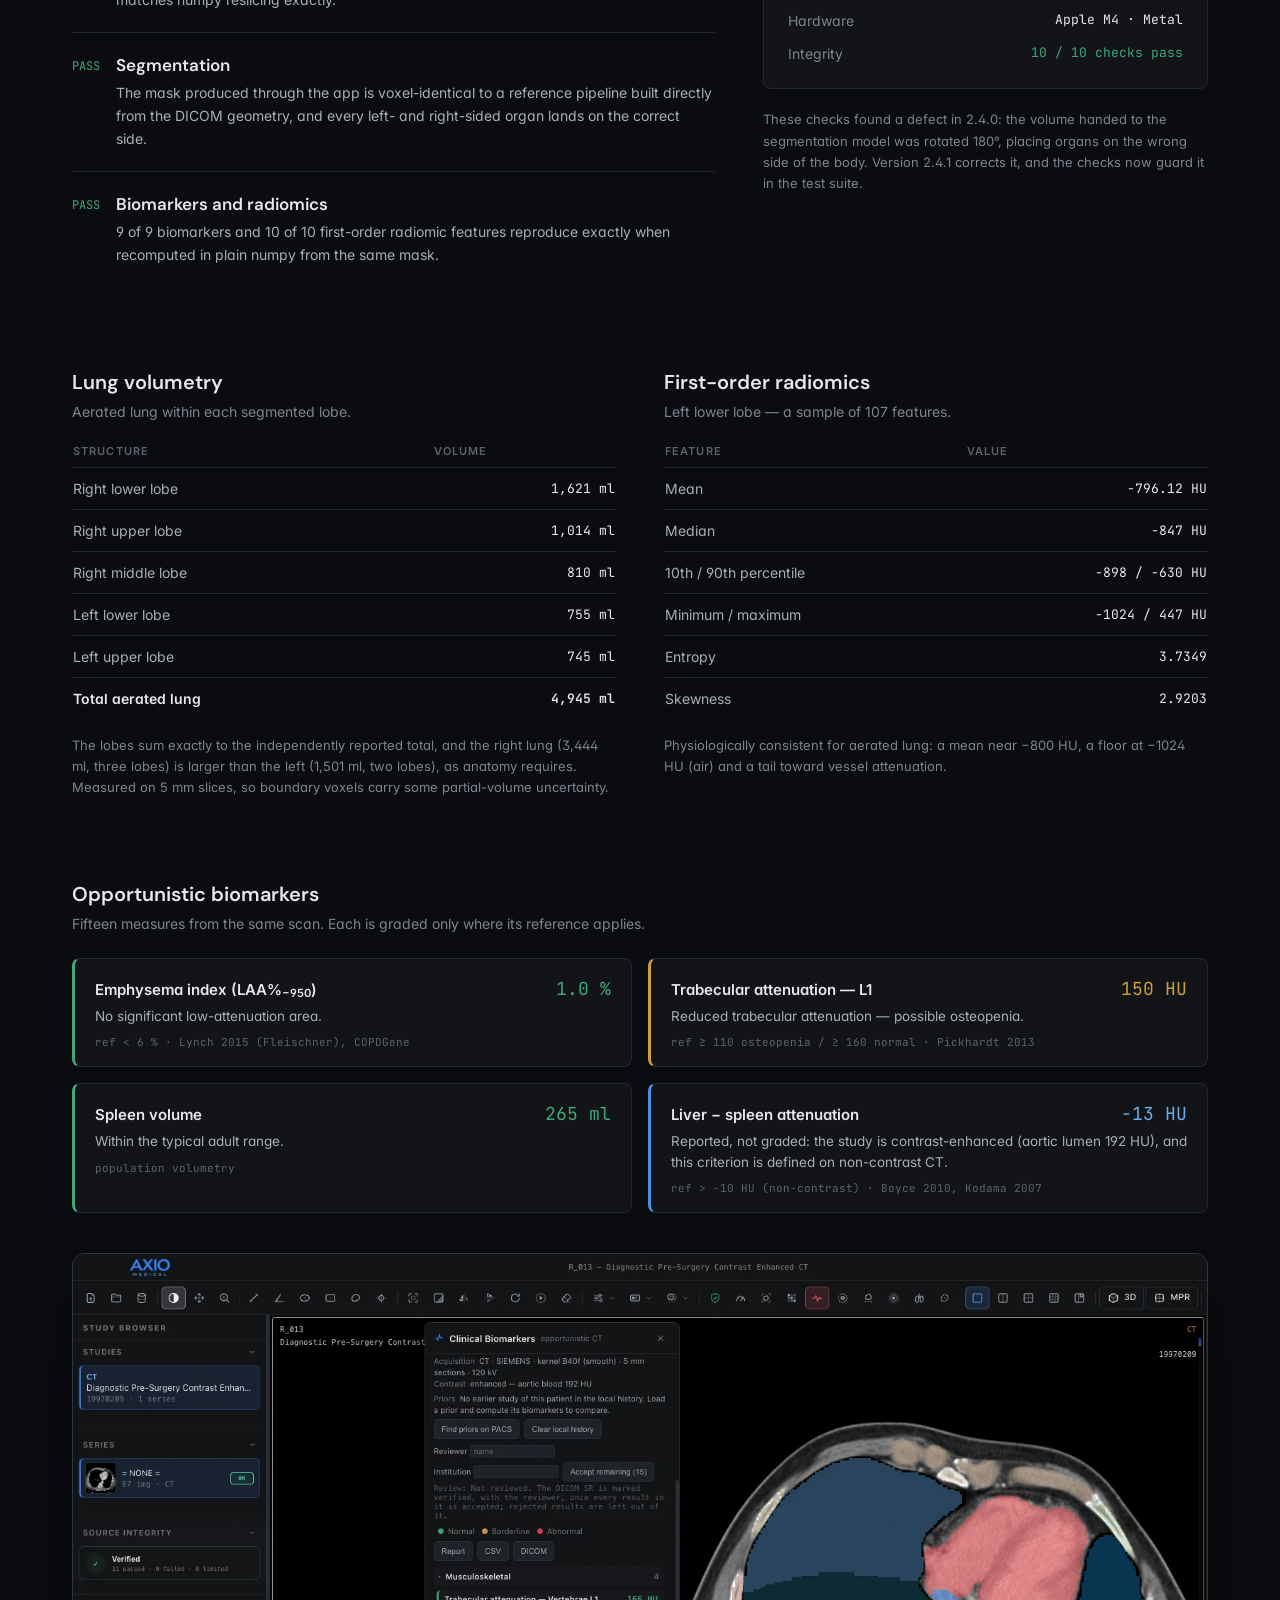
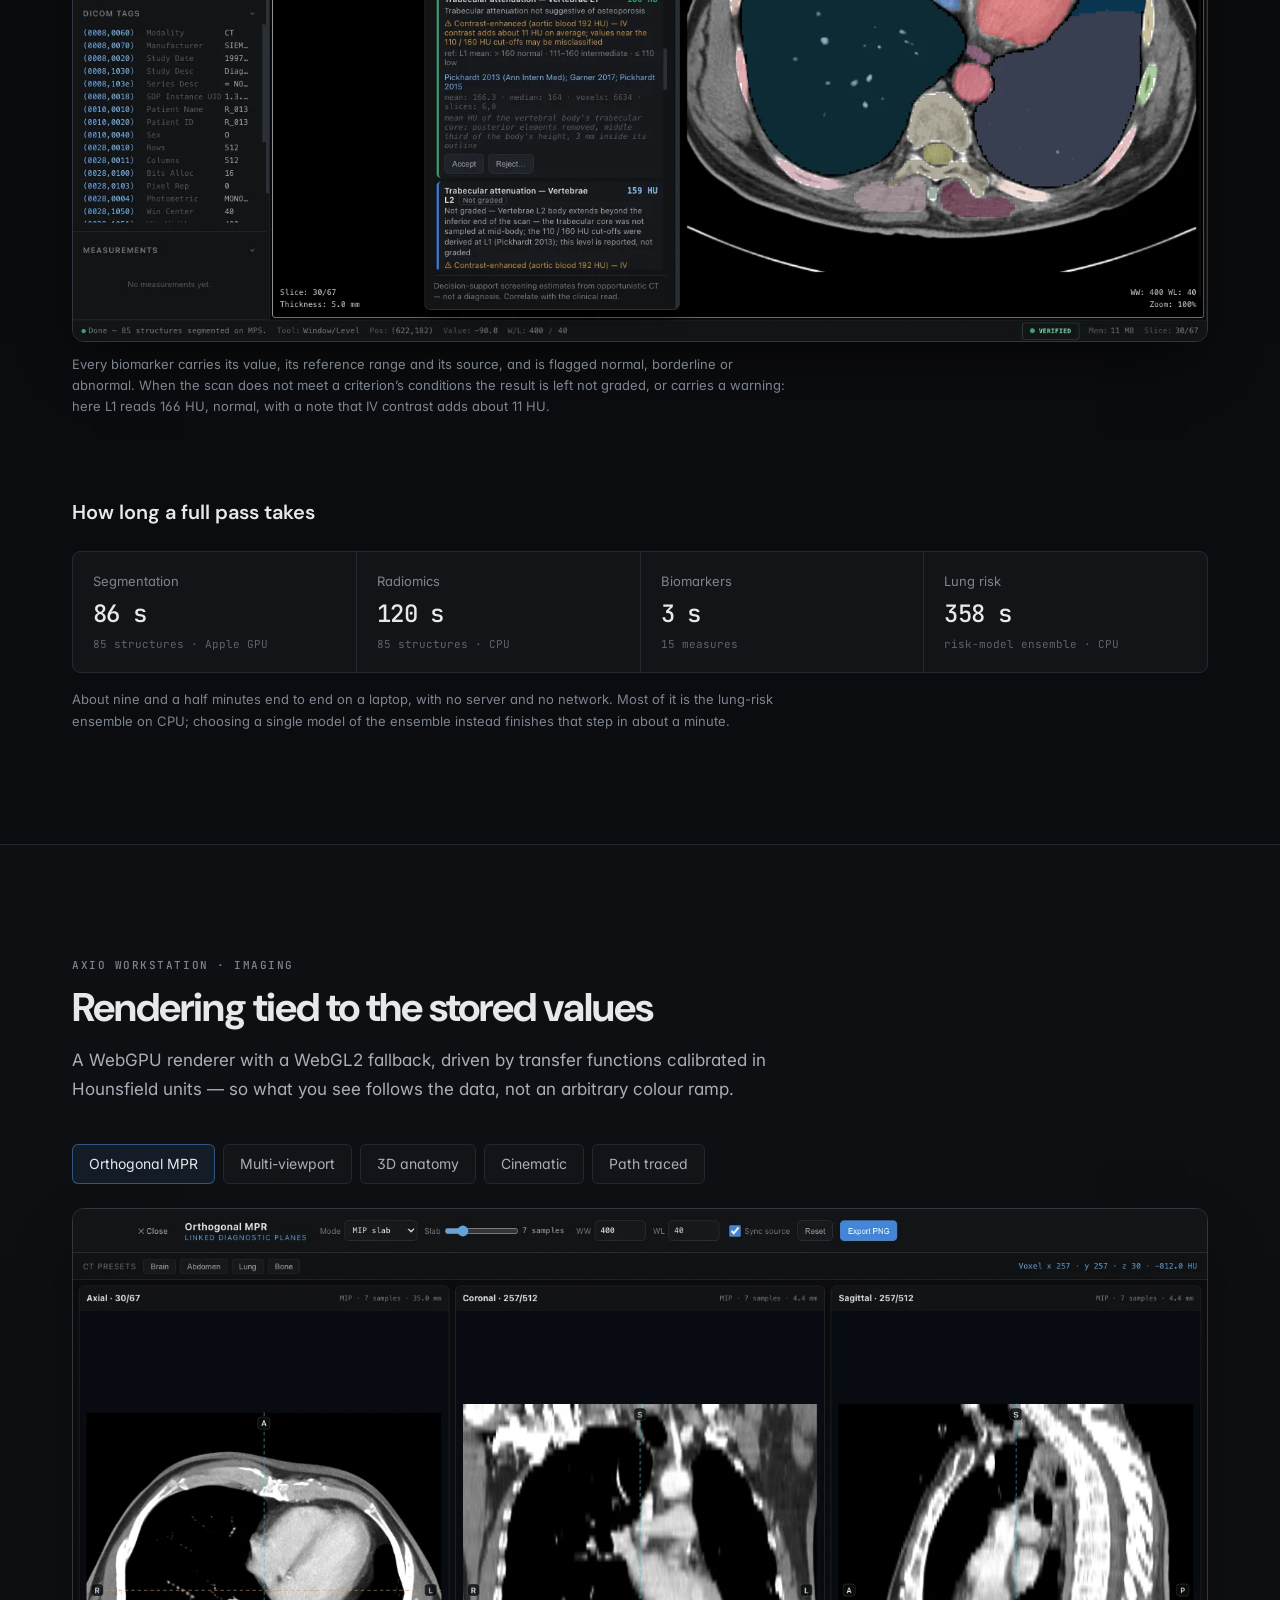
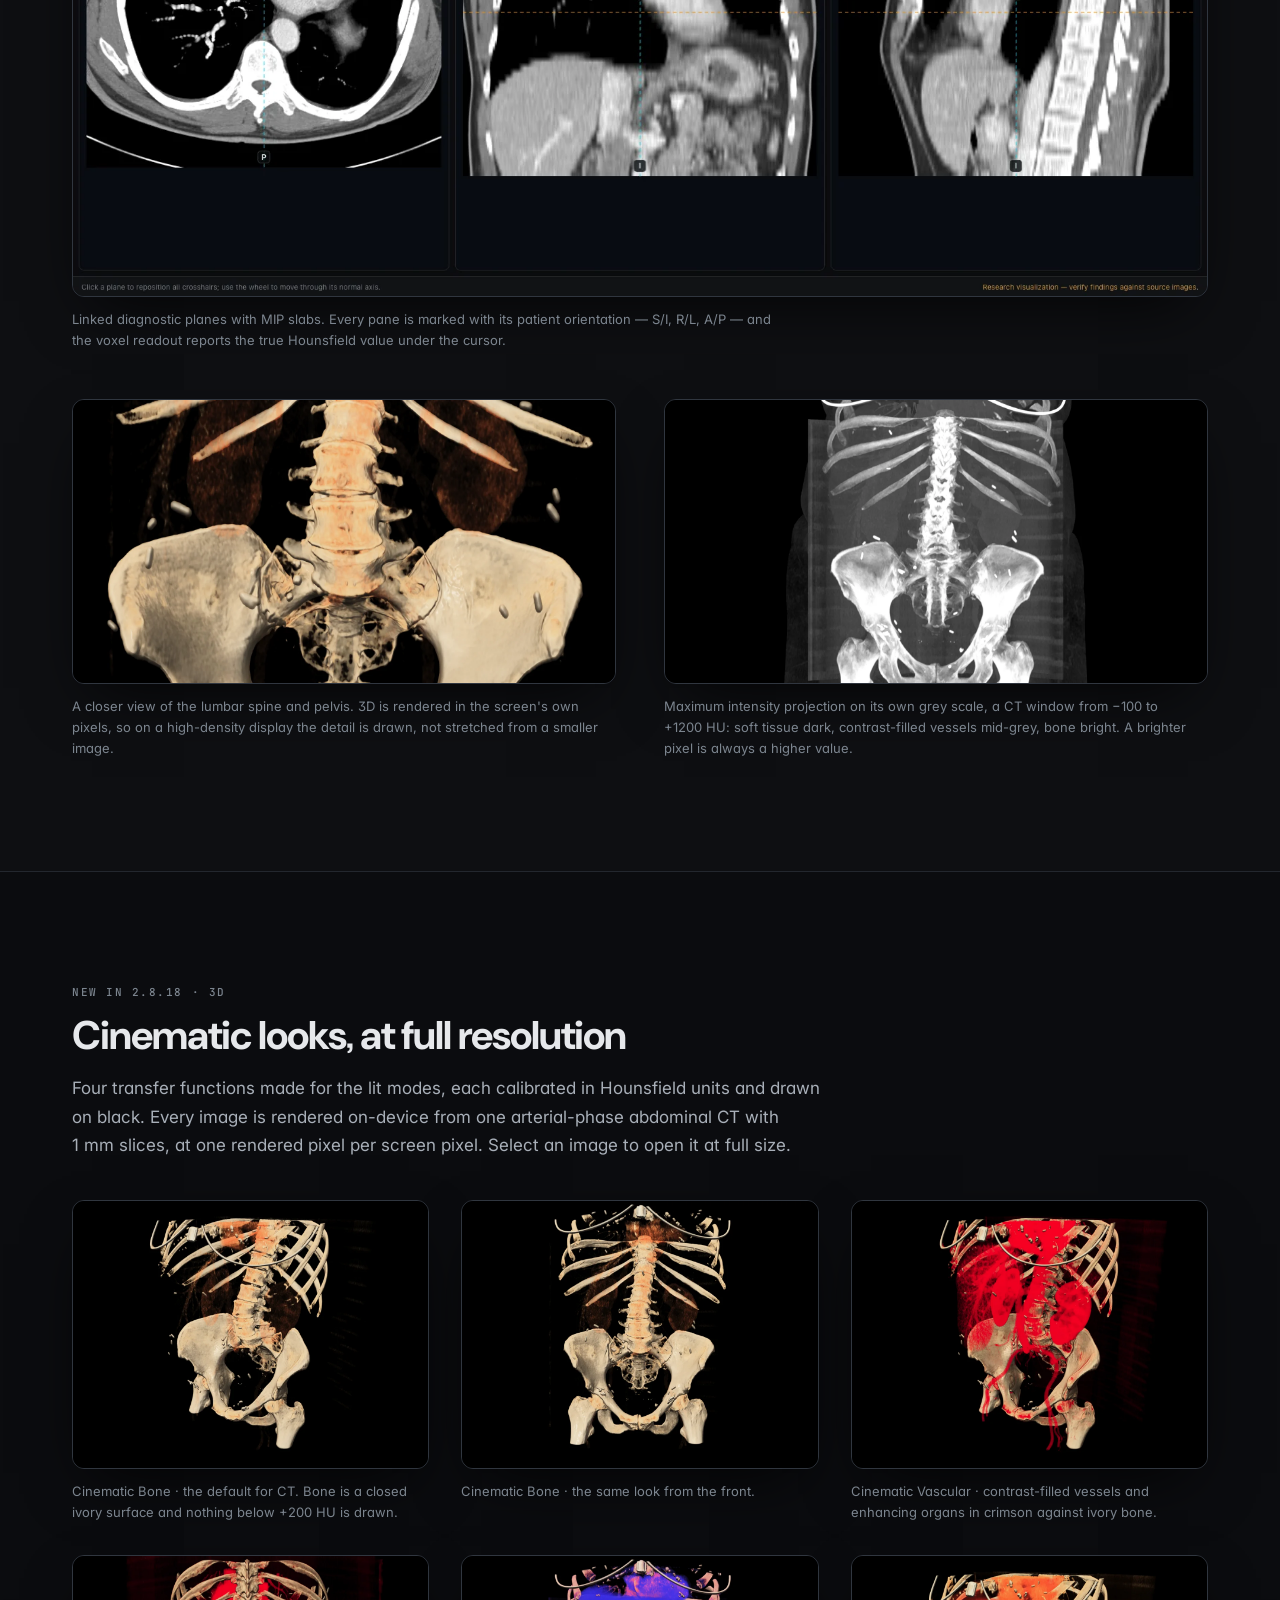
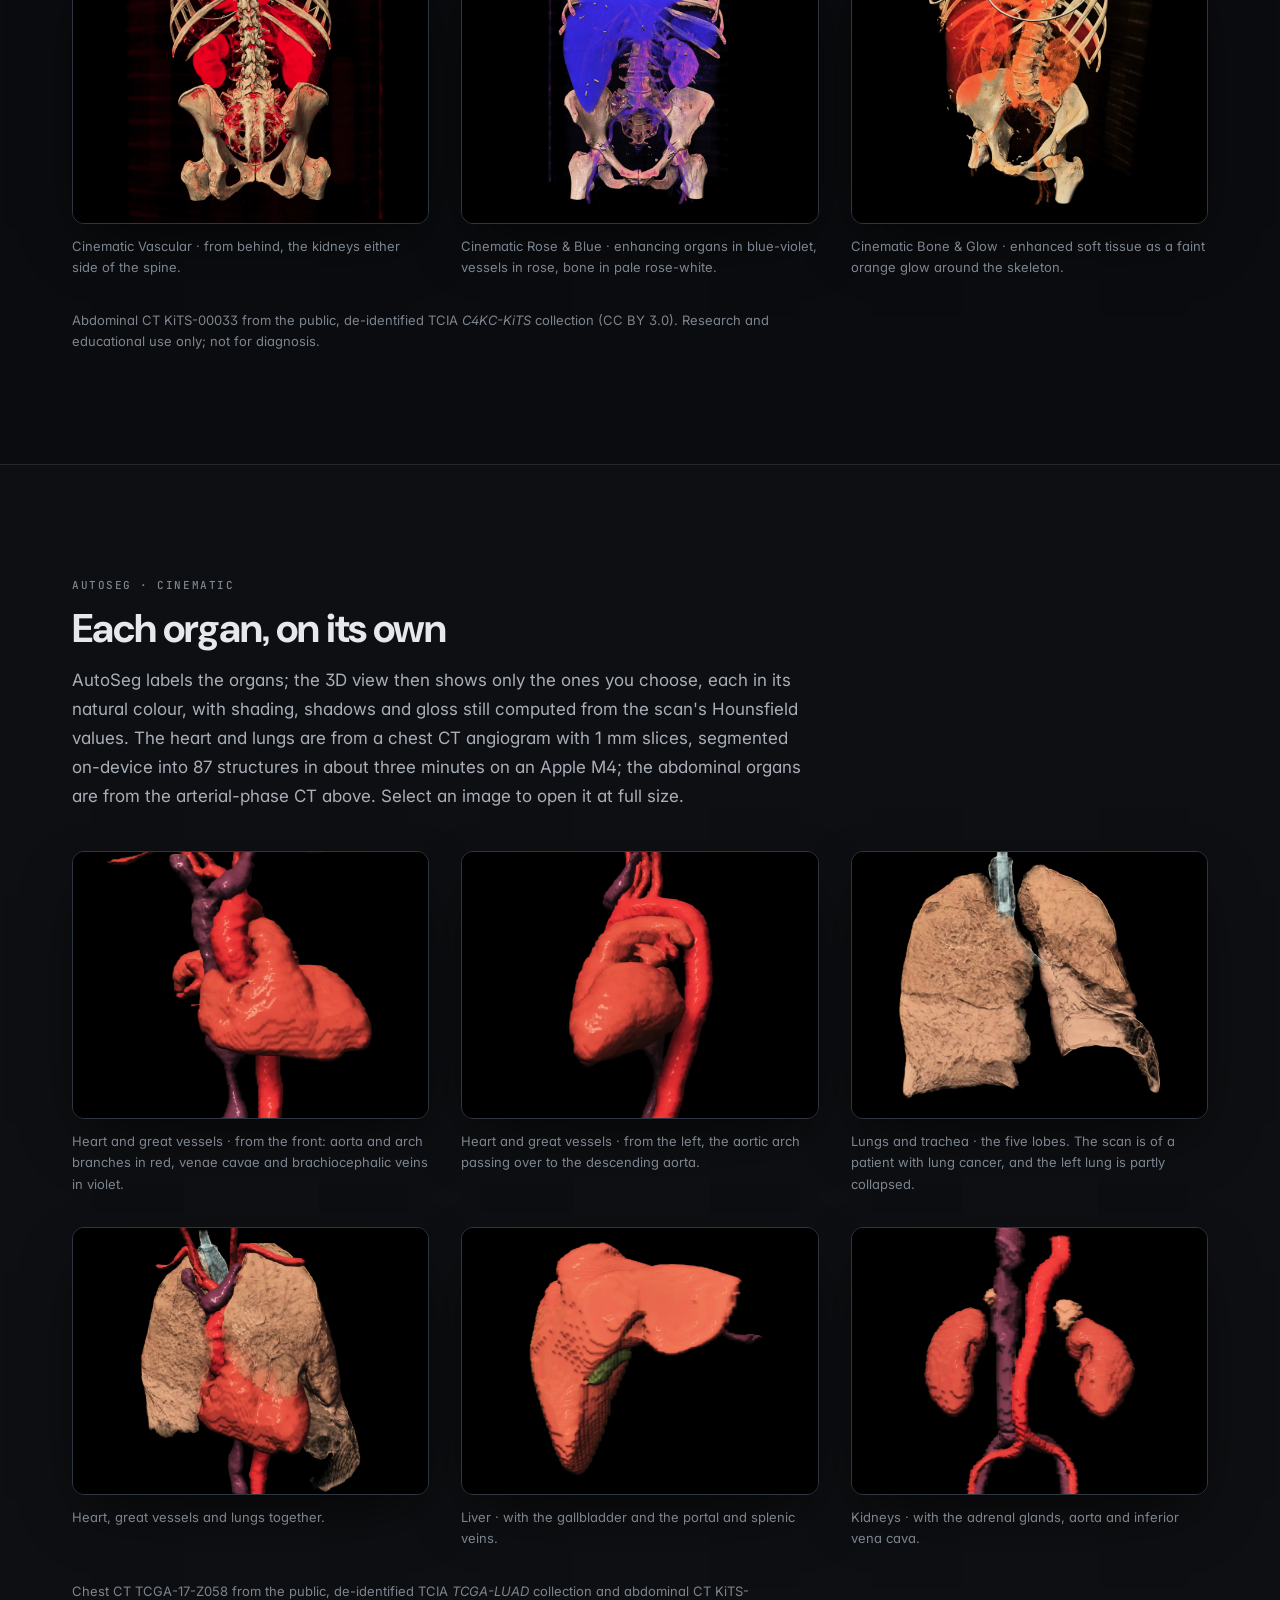
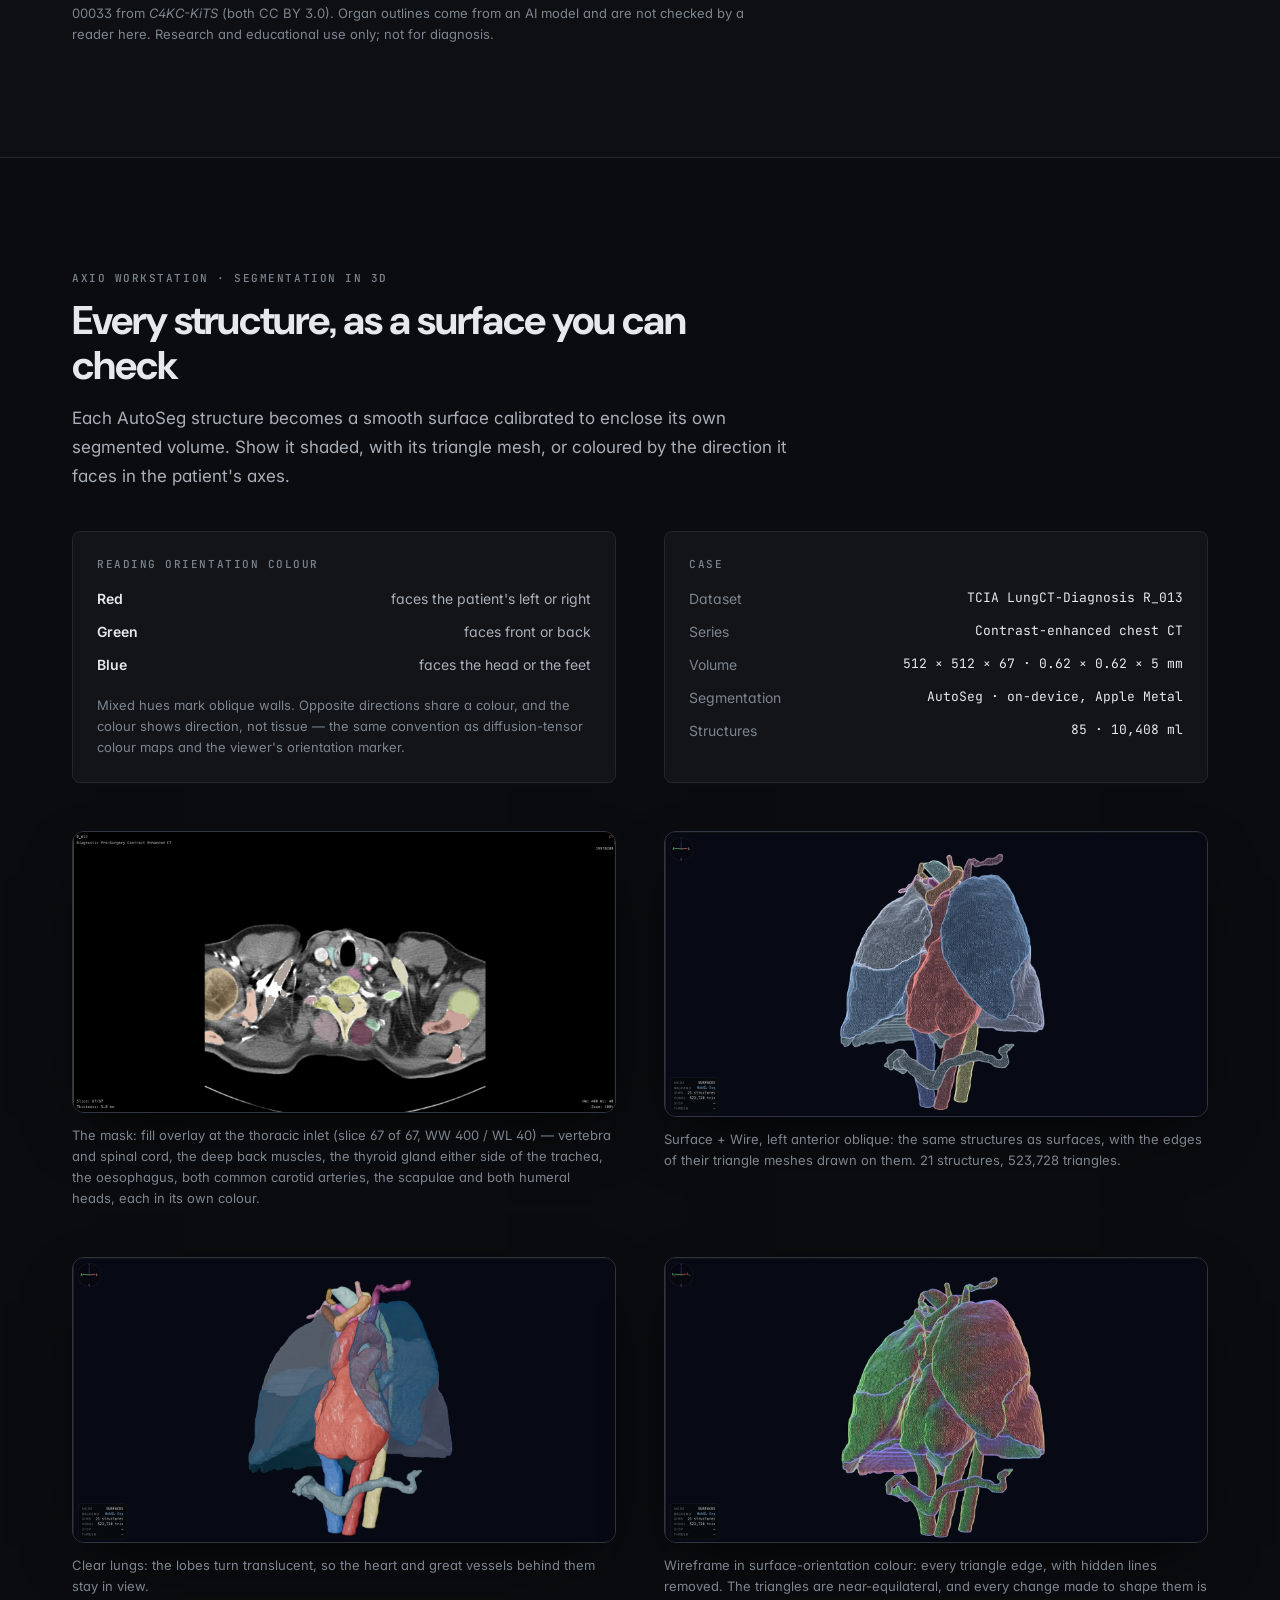
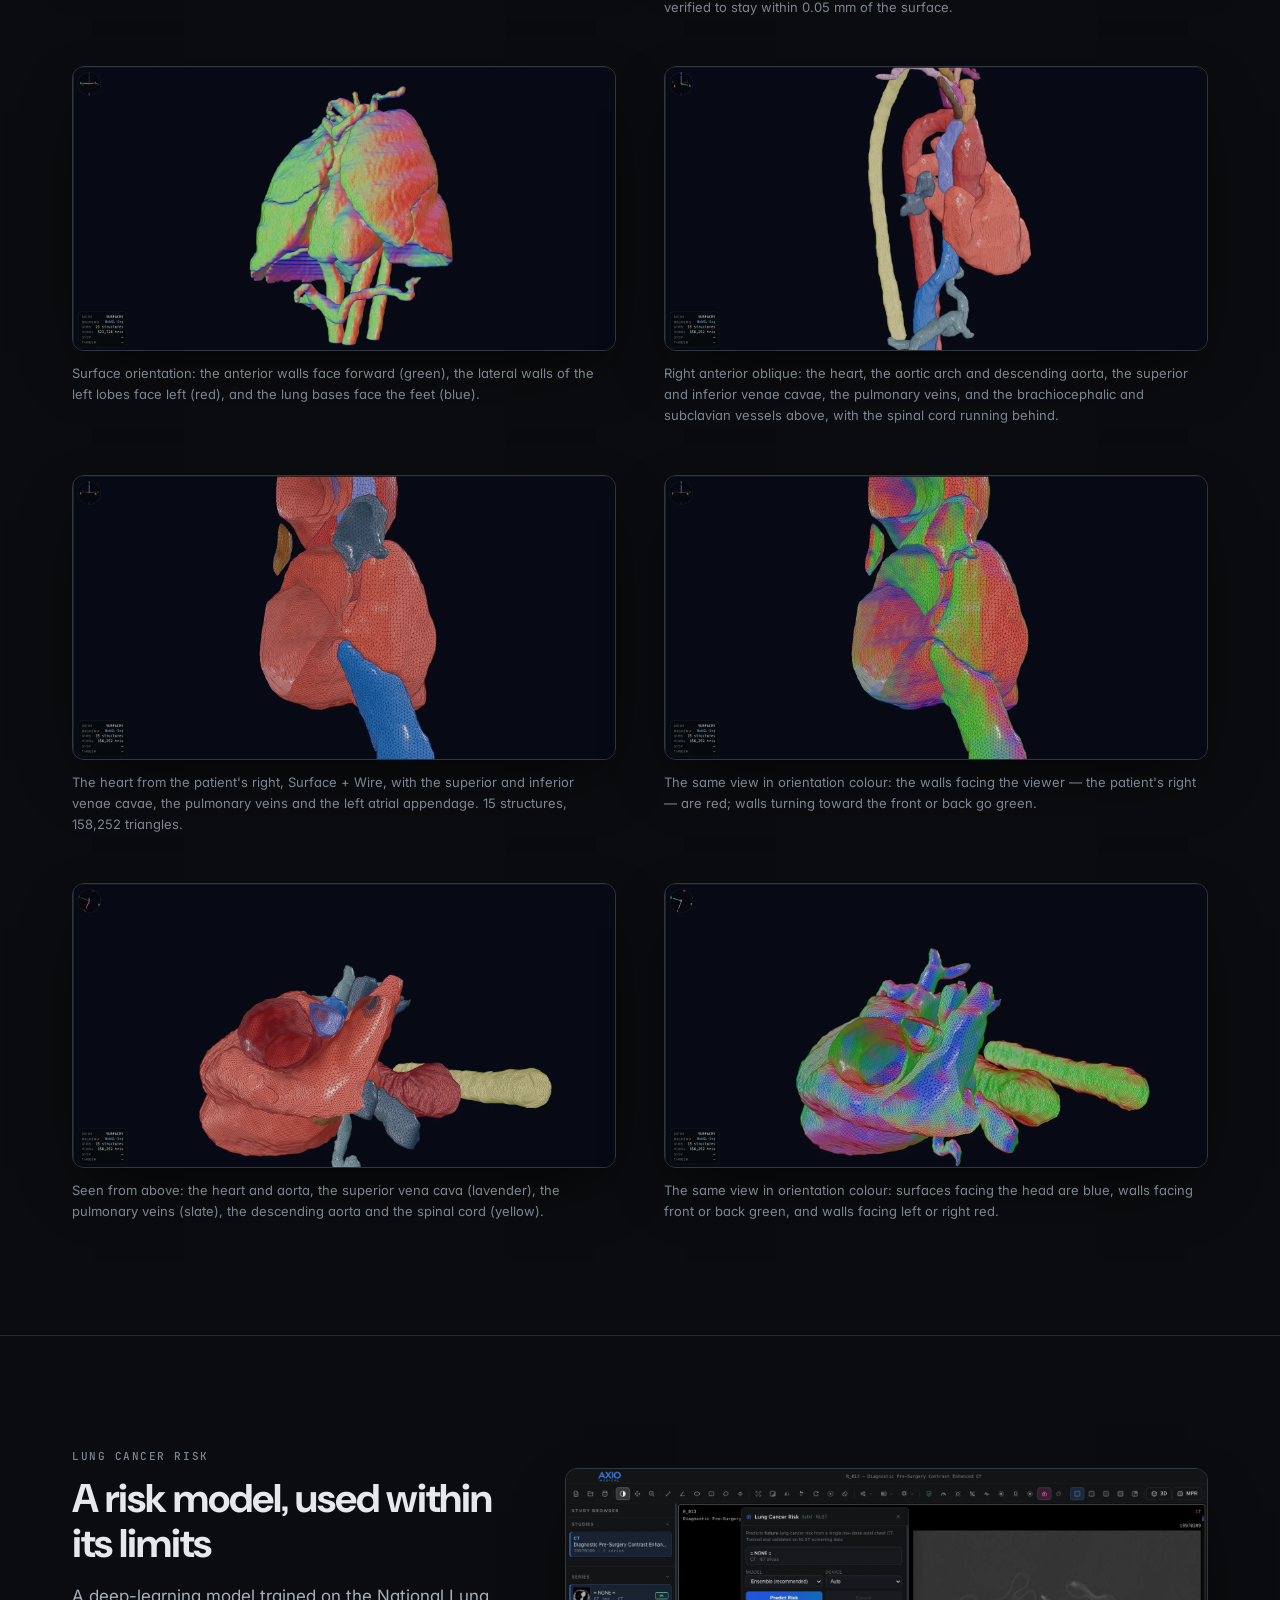
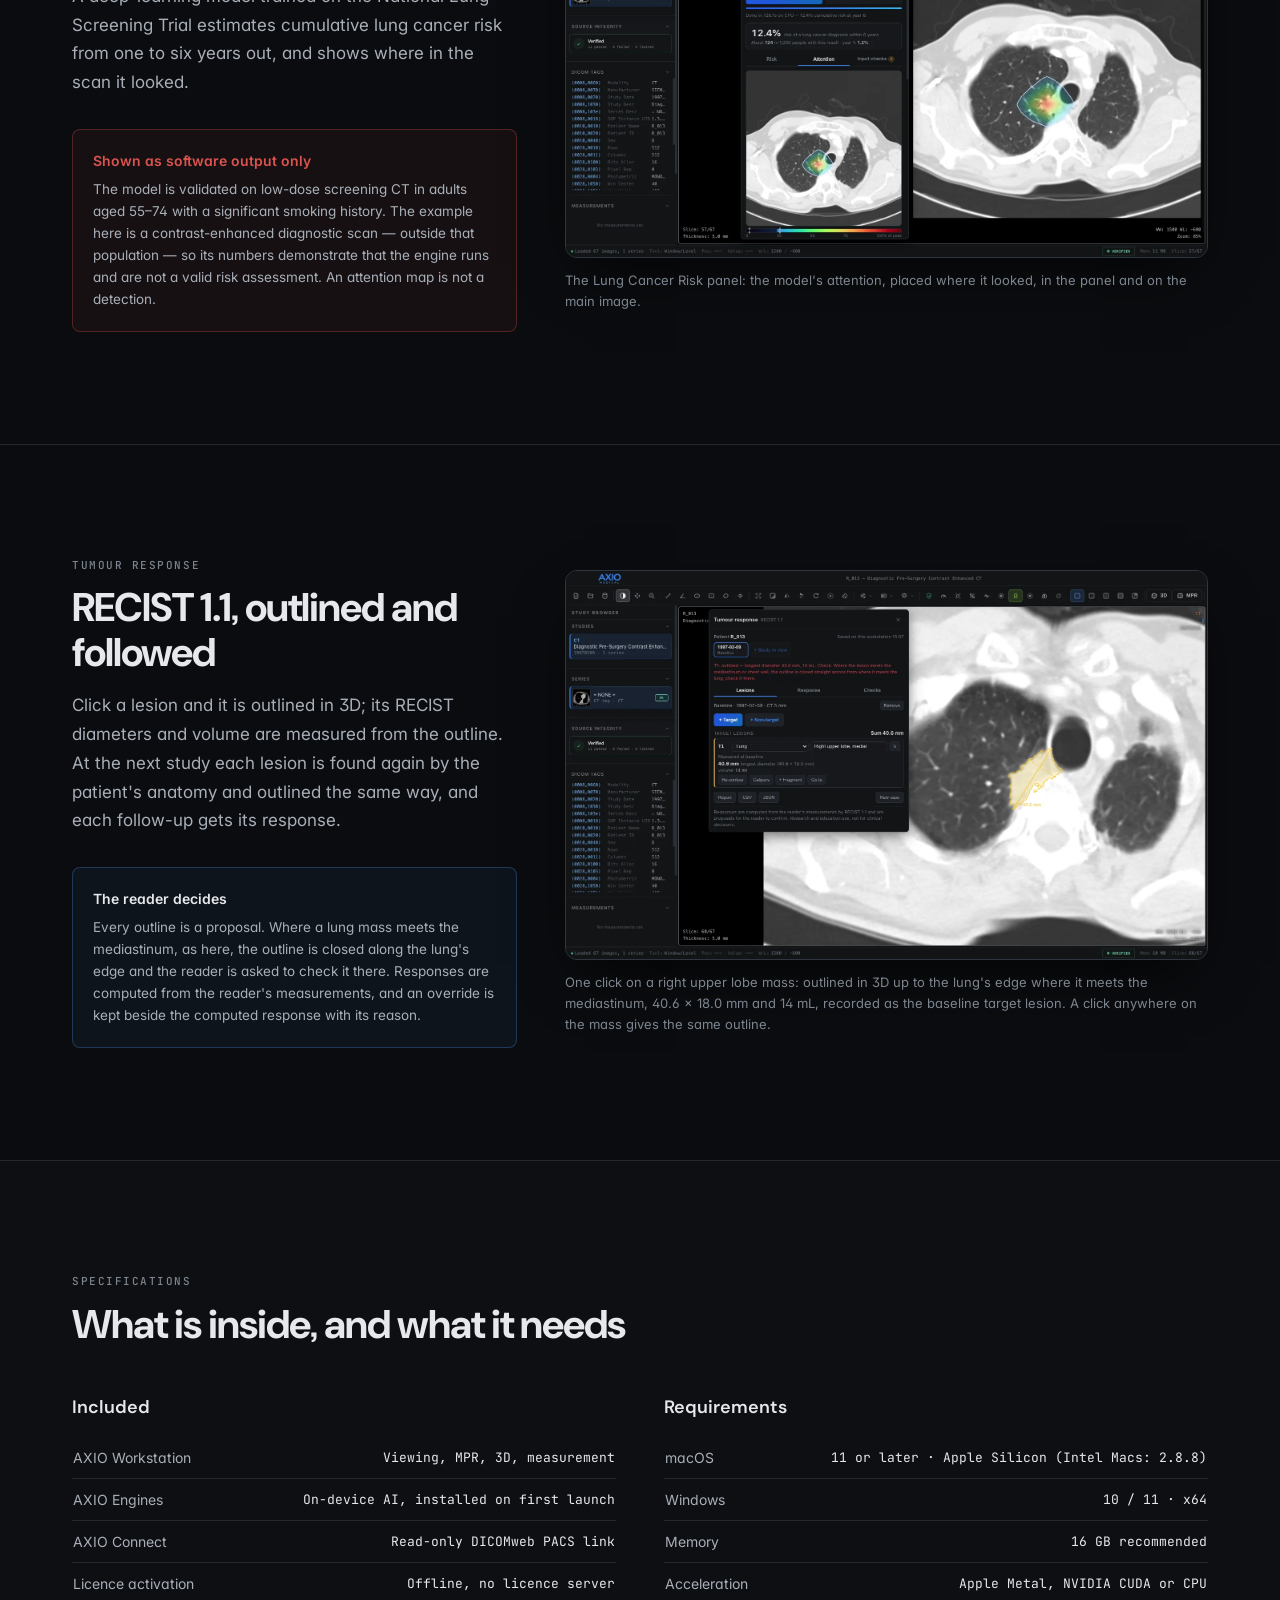
==== commit 7f9957f5: "Website: 2.8.20 — solid interface, new analysis icons, neutral plot backgrounds" ====
--- a/index.html
+++ b/index.html
@@ -55,7 +55,7 @@
   <div class="wrap pb-16 pt-16 md:pb-20 md:pt-24">
     <div class="grid gap-10 lg:grid-cols-12 lg:items-end">
       <div class="lg:col-span-7">
-        <a href="#download" class="mb-6 inline-flex min-h-[32px] items-center gap-2 rounded-full border border-accent/30 bg-accent/[0.06] px-3.5 text-[13px] font-medium text-accent-tint transition-colors hover:border-accent/60">New in 2.8.19 · tissue looks, organ presets <span aria-hidden="true">→</span></a>
+        <a href="#download" class="mb-6 inline-flex min-h-[32px] items-center gap-2 rounded-full border border-accent/30 bg-accent/[0.06] px-3.5 text-[13px] font-medium text-accent-tint transition-colors hover:border-accent/60">New in 2.8.20 · solid interface, new analysis icons <span aria-hidden="true">→</span></a>
         <h1 class="font-display text-[clamp(2.25rem,5.2vw,3.75rem)] font-bold leading-[1.05] tracking-tightest">
           Imaging informatics, on your own workstation.
           <span class="text-accent-tint">Try it for 30 days.</span>
@@ -642,15 +642,17 @@
     <div class="grid gap-12 lg:grid-cols-12">
       <div class="lg:col-span-5">
         <p class="eyebrow">Download</p>
-        <h2 class="h-section mt-3">AXIO Medical 2.8.19</h2>
+        <h2 class="h-section mt-3">AXIO Medical 2.8.20</h2>
         <p class="lede mt-4">The 30-day trial. No account needed and no telemetry; enter your institution's licence key to keep using it afterwards.</p>
         <div class="mt-8 rounded-lg border border-accent/30 bg-accent/[0.06] p-5">
-          <p class="text-[14px] font-semibold text-ink-1">New in 2.8.19</p>
+          <p class="text-[14px] font-semibold text-ink-1">New in 2.8.20</p>
+          <p class="mt-2 text-[13.5px] leading-relaxed text-ink-2">A solid interface: every panel, dialog and read-out is one opaque, neutral tone, with nothing blurred or see-through over the image. Cards are plain blocks, buttons and text fields look different from each other, and a status takes as much colour as it needs attention: a pass is quiet, a caution is amber, a failure is red. The analysis tools have new icons that show what each one measures, in a deep blue. MPR planes, the histogram and the transfer-function editor are drawn on neutral black instead of navy, so grey levels are read against a neutral surround. The histogram shows which values the display window covers.</p>
+          <p class="mt-3 text-[14px] font-semibold text-ink-1">New in 2.8.19</p>
           <p class="mt-2 text-[13.5px] leading-relaxed text-ink-2">Cinematic looks for soft tissue: skin, muscle under the skin, the lungs inside the rib cage, and the enhancing organs on a contrast-enhanced CT. Skin and muscle have the same Hounsfield values, so a new Skin peel removes the outer millimetres of the body, found from the CT itself with no segmentation. After AutoSeg, organ presets show one organ system on its own in lifelike colour: solid organs, digestive tract, heart and vessels, lungs, skeleton or muscles. Organ surfaces on thin-slice scans are smoother. In the toolbar, a selected tool is a solid colour for its category, and the integrity shield shows its result as a mark as well as a colour.</p>
-          <p class="mt-3 text-[14px] font-semibold text-ink-1">New in 2.8.18</p>
-          <p class="mt-2 text-[13.5px] leading-relaxed text-ink-2">Compressed DICOM (JPEG, JPEG-LS, JPEG 2000, RLE) and multi-frame objects open, and files are recognised by content, not by name. An embedded icon or a nested sequence can no longer replace an image's size, pixels or patient details. In 2D, each viewport shows its own orientation letters and corner text, measurements read millimetres only when the image states a pixel size, the window follows the DICOM functions, and non-square pixels are drawn at their true shape. 3D is rendered at the screen's full resolution on black, with cinematic looks: bone as a solid ivory surface, vessels and organs in colour.</p>
           <details class="mt-4 border-t border-accent/20 pt-3">
-            <summary class="cursor-pointer text-[13.5px] font-medium text-accent-tint">Earlier versions, 2.8 to 2.8.17</summary>
+            <summary class="cursor-pointer text-[13.5px] font-medium text-accent-tint">Earlier versions, 2.8 to 2.8.18</summary>
+            <p class="mt-3 text-[14px] font-semibold text-ink-1">New in 2.8.18</p>
+            <p class="mt-2 text-[13.5px] leading-relaxed text-ink-2">Compressed DICOM (JPEG, JPEG-LS, JPEG 2000, RLE) and multi-frame objects open, and files are recognised by content, not by name. An embedded icon or a nested sequence can no longer replace an image's size, pixels or patient details. In 2D, each viewport shows its own orientation letters and corner text, measurements read millimetres only when the image states a pixel size, the window follows the DICOM functions, and non-square pixels are drawn at their true shape. 3D is rendered at the screen's full resolution on black, with cinematic looks: bone as a solid ivory surface, vessels and organs in colour.</p>
             <p class="mt-3 text-[14px] font-semibold text-ink-1">New in 2.8.17</p>
             <p class="mt-2 text-[13.5px] leading-relaxed text-ink-2">Physics Analysis masks and measurements stay on the image through scrolling, zoom, side panels, window resizes and layout changes, and the masks follow the slice through the analysed series. Physics Analysis runs about seven times faster. On macOS, copy and paste work in every text field, the licence key included.</p>
             <p class="mt-3 text-[14px] font-semibold text-ink-1">New in 2.8.16</p>
@@ -677,8 +679,8 @@
           <h3 class="font-display text-[18px] font-semibold">macOS</h3>
           <p class="mt-1 text-[13px] text-ink-3">macOS 11+ · Apple Silicon (M1 and later)</p>
           <div class="mt-6 flex flex-col gap-3">
-            <a class="btn-primary" href="https://github.com/godsonj64/axiomedical3-releases/releases/download/v2.8.19/AXIO.Medical-2.8.19-arm64.dmg">Disk image <span class="font-normal opacity-80">· 112 MB</span></a>
-            <a class="btn-secondary" href="https://github.com/godsonj64/axiomedical3-releases/releases/download/v2.8.19/AXIO.Medical-2.8.19-arm64-mac.zip">Zipped app <span class="font-normal text-ink-3">· 123 MB</span></a>
+            <a class="btn-primary" href="https://github.com/godsonj64/axiomedical3-releases/releases/download/v2.8.20/AXIO.Medical-2.8.20-arm64.dmg">Disk image <span class="font-normal opacity-80">· 112 MB</span></a>
+            <a class="btn-secondary" href="https://github.com/godsonj64/axiomedical3-releases/releases/download/v2.8.20/AXIO.Medical-2.8.20-arm64-mac.zip">Zipped app <span class="font-normal text-ink-3">· 123 MB</span></a>
           </div>
           <p class="fine mt-3">Intel Mac? <a class="text-accent-tint underline decoration-accent/40 underline-offset-2 hover:decoration-accent" href="https://github.com/godsonj64/axiomedical3-releases/releases/tag/v2.8.8">2.8.8</a> is the last version for Intel Macs.</p>
         </div>
@@ -686,12 +688,12 @@
           <h3 class="font-display text-[18px] font-semibold">Windows</h3>
           <p class="mt-1 text-[13px] text-ink-3">Windows 10 / 11 · x64</p>
           <div class="mt-6 flex flex-col gap-3">
-            <a class="btn-primary" href="https://github.com/godsonj64/axiomedical3-releases/releases/download/v2.8.19/AXIO.Medical.Setup.2.8.19.exe">Installer <span class="font-normal opacity-80">· 103 MB</span></a>
-            <a class="btn-secondary" href="https://github.com/godsonj64/axiomedical3-releases/releases/download/v2.8.19/AXIO.Medical.2.8.19.exe">Portable <span class="font-normal text-ink-3">· 103 MB</span></a>
+            <a class="btn-primary" href="https://github.com/godsonj64/axiomedical3-releases/releases/download/v2.8.20/AXIO.Medical.Setup.2.8.20.exe">Installer <span class="font-normal opacity-80">· 103 MB</span></a>
+            <a class="btn-secondary" href="https://github.com/godsonj64/axiomedical3-releases/releases/download/v2.8.20/AXIO.Medical.2.8.20.exe">Portable <span class="font-normal text-ink-3">· 103 MB</span></a>
           </div>
         </div>
         <div class="sm:col-span-2">
-          <p class="fine">These builds are not signed with a paid code-signing certificate. On macOS, open the app once, then choose <span class="text-ink-2">Open Anyway</span> under System Settings → Privacy &amp; Security; on Windows, choose <span class="text-ink-2">More info → Run anyway</span> if SmartScreen appears. Verify downloads against the SHA-256 checksums in the <a class="text-accent-tint underline decoration-accent/40 underline-offset-2 hover:decoration-accent" href="https://github.com/godsonj64/axiomedical3-releases/releases/tag/v2.8.19">release notes</a>.</p>
+          <p class="fine">These builds are not signed with a paid code-signing certificate. On macOS, open the app once, then choose <span class="text-ink-2">Open Anyway</span> under System Settings → Privacy &amp; Security; on Windows, choose <span class="text-ink-2">More info → Run anyway</span> if SmartScreen appears. Verify downloads against the SHA-256 checksums in the <a class="text-accent-tint underline decoration-accent/40 underline-offset-2 hover:decoration-accent" href="https://github.com/godsonj64/axiomedical3-releases/releases/tag/v2.8.20">release notes</a>.</p>
         </div>
       </div>
     </div>
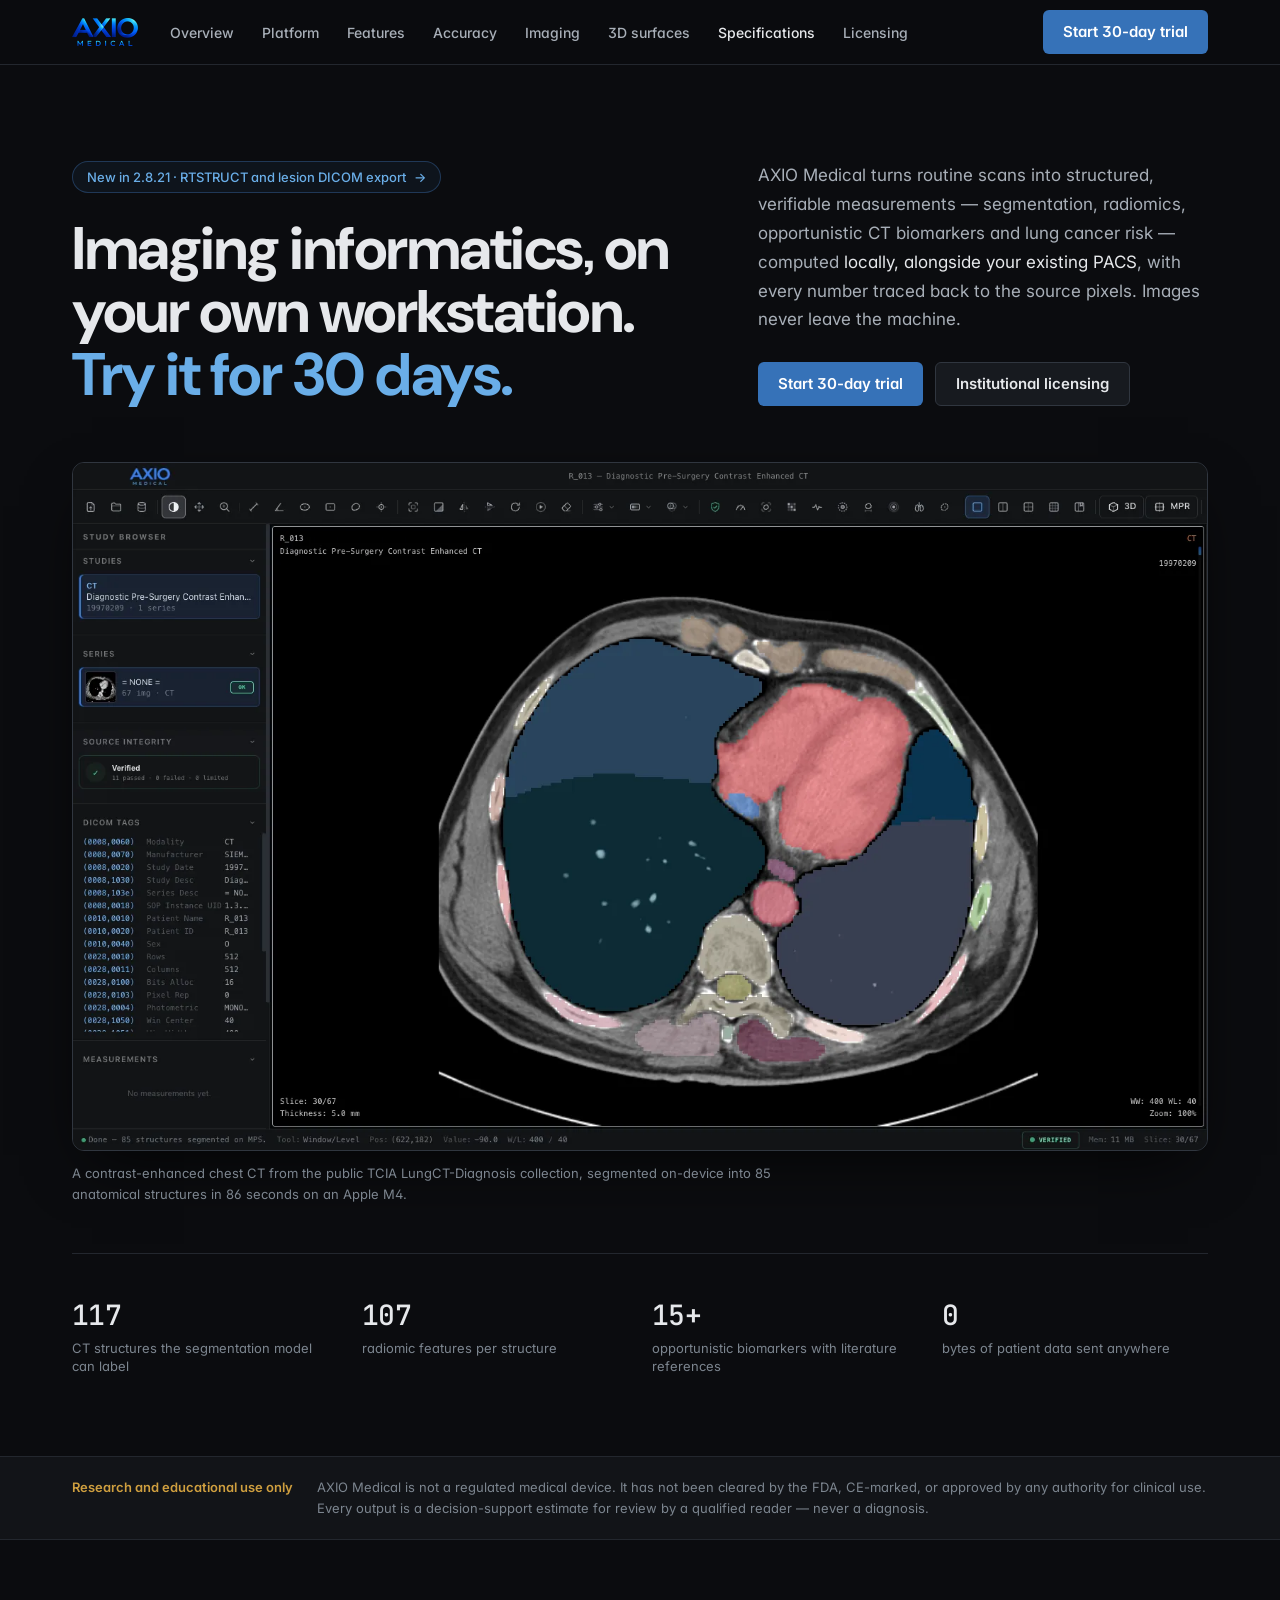
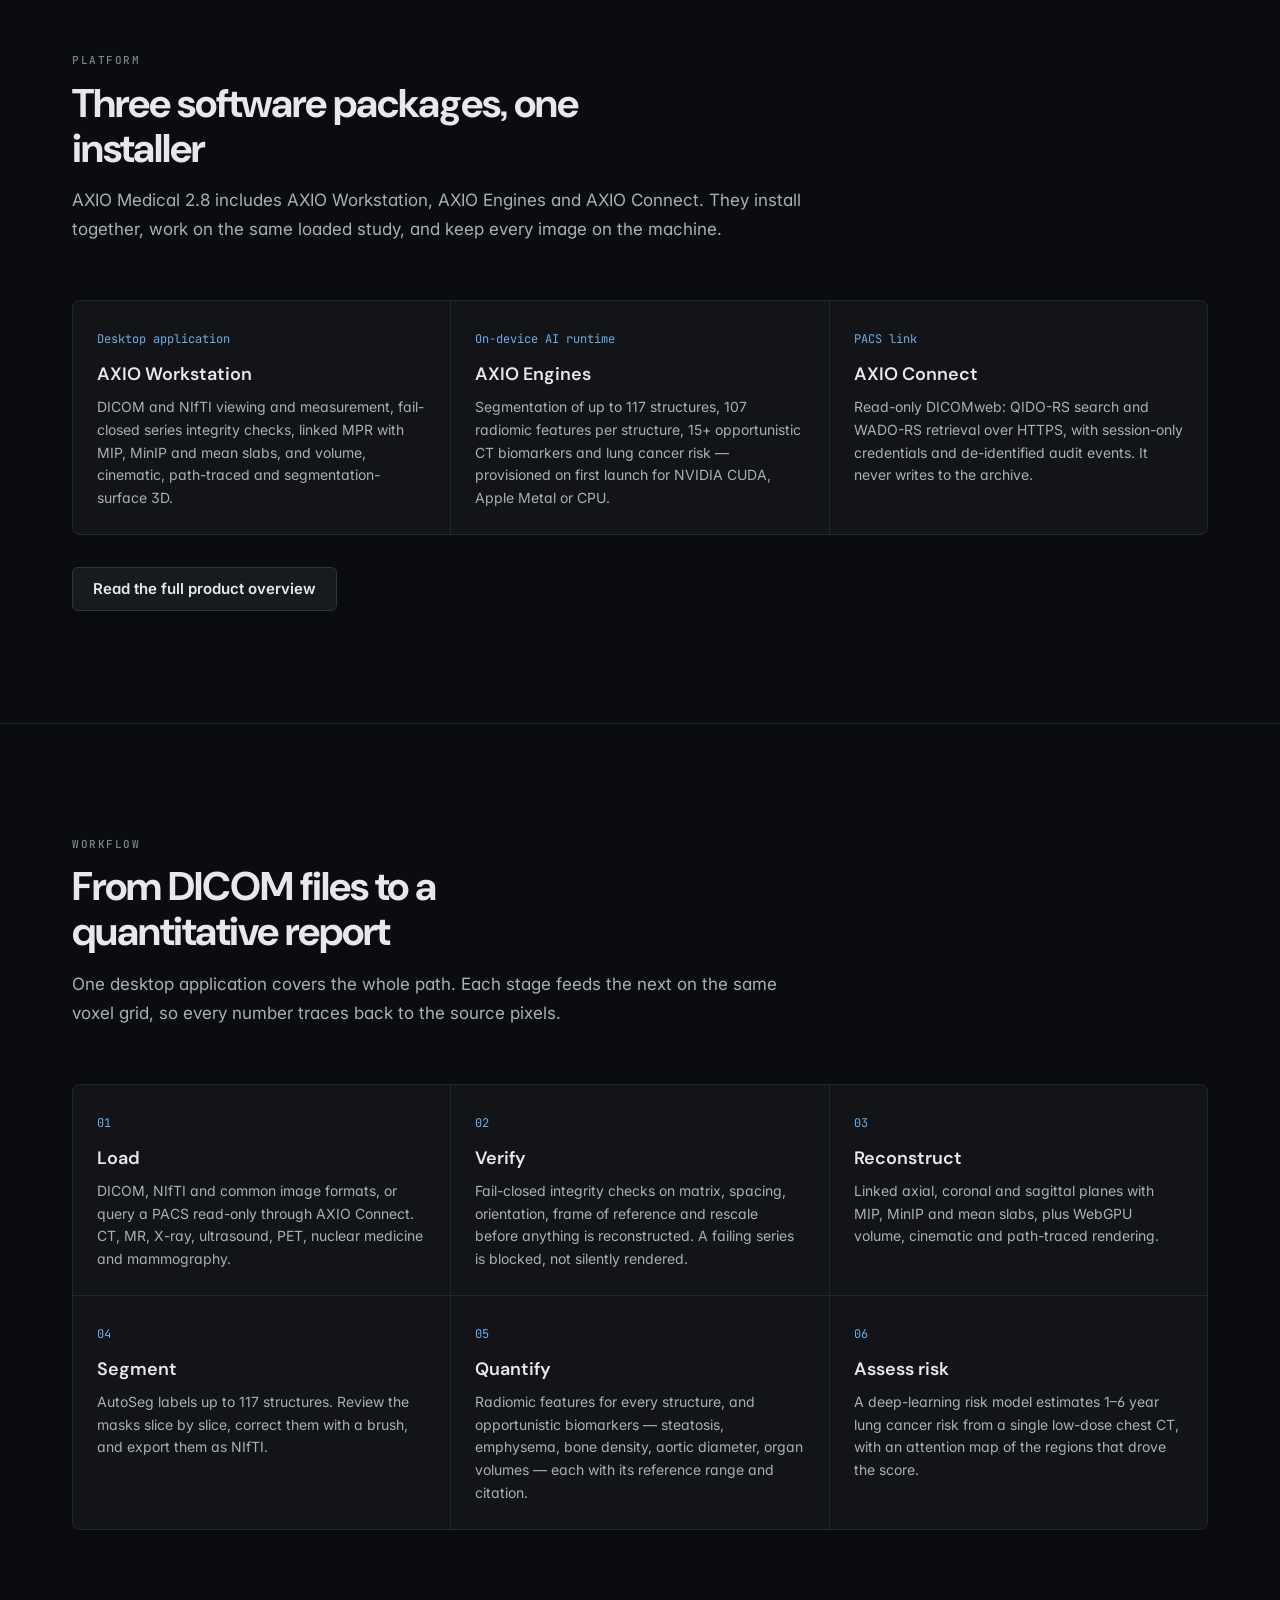
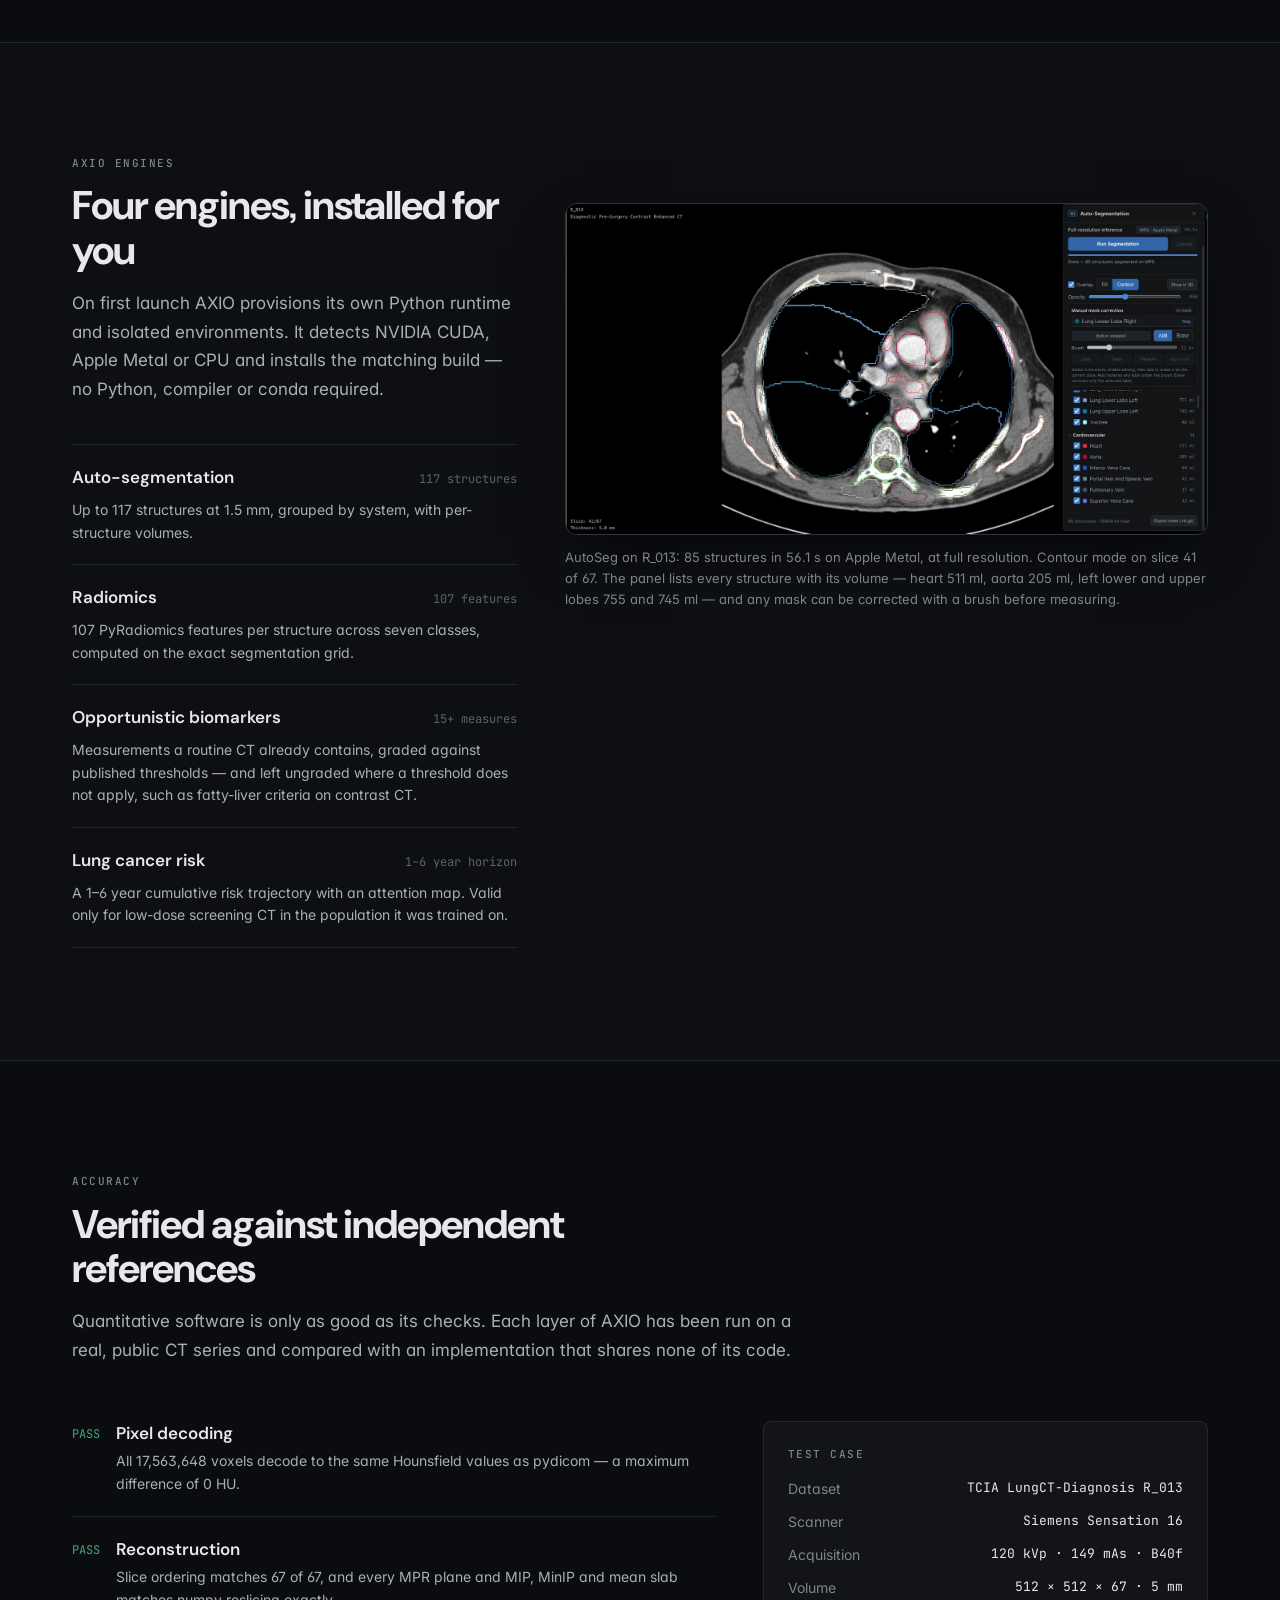
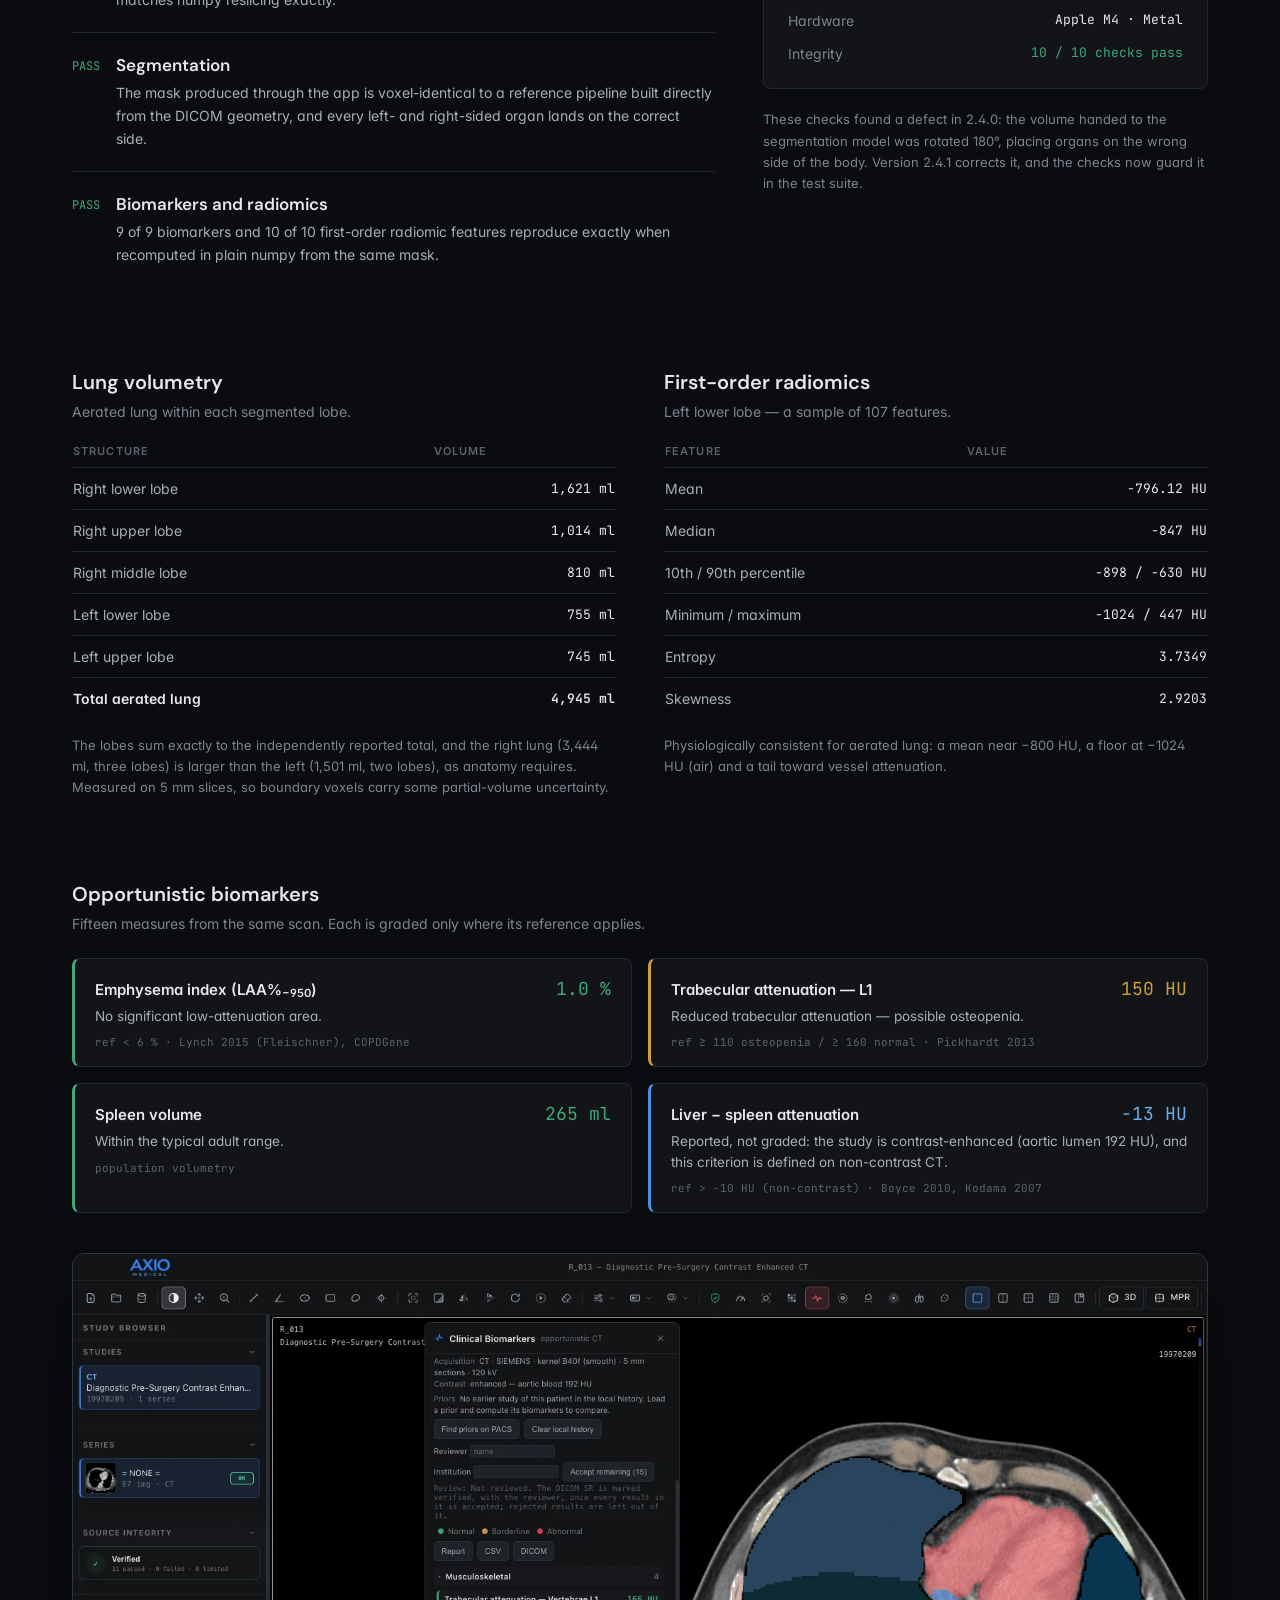
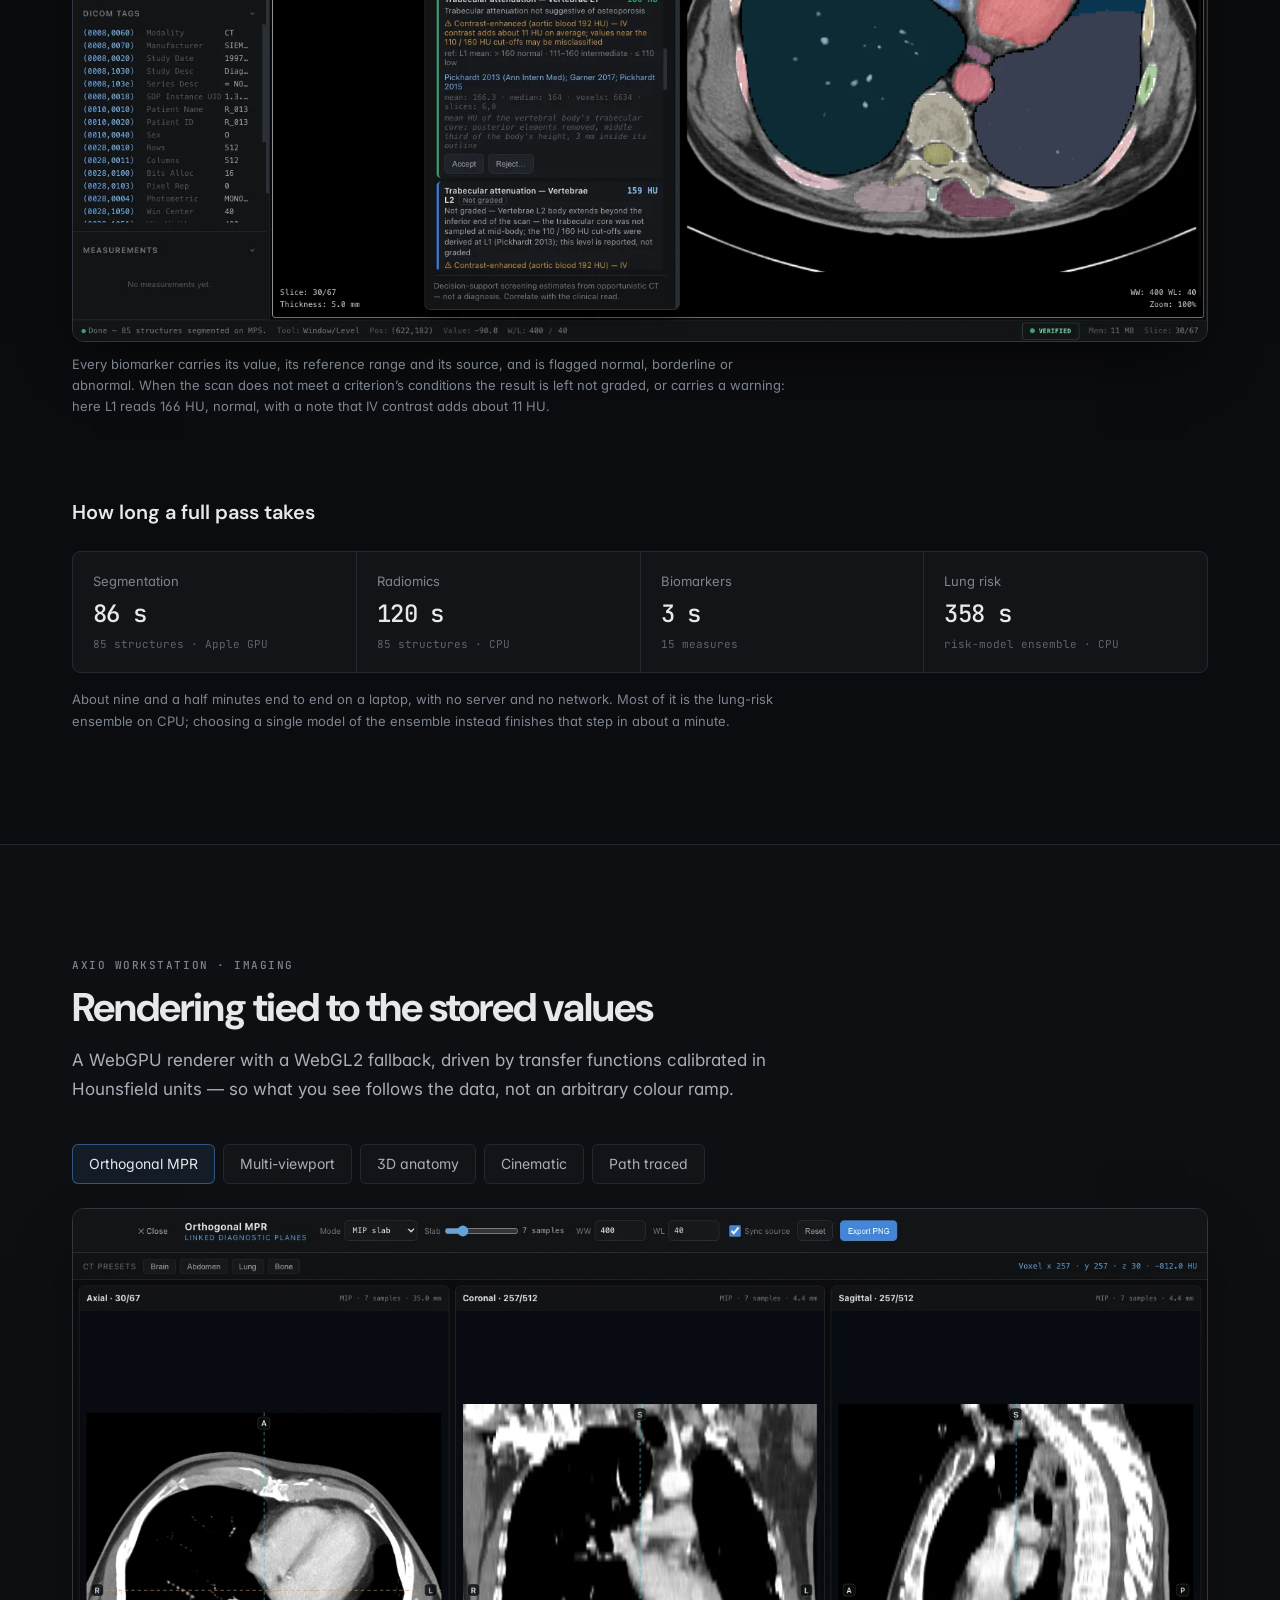
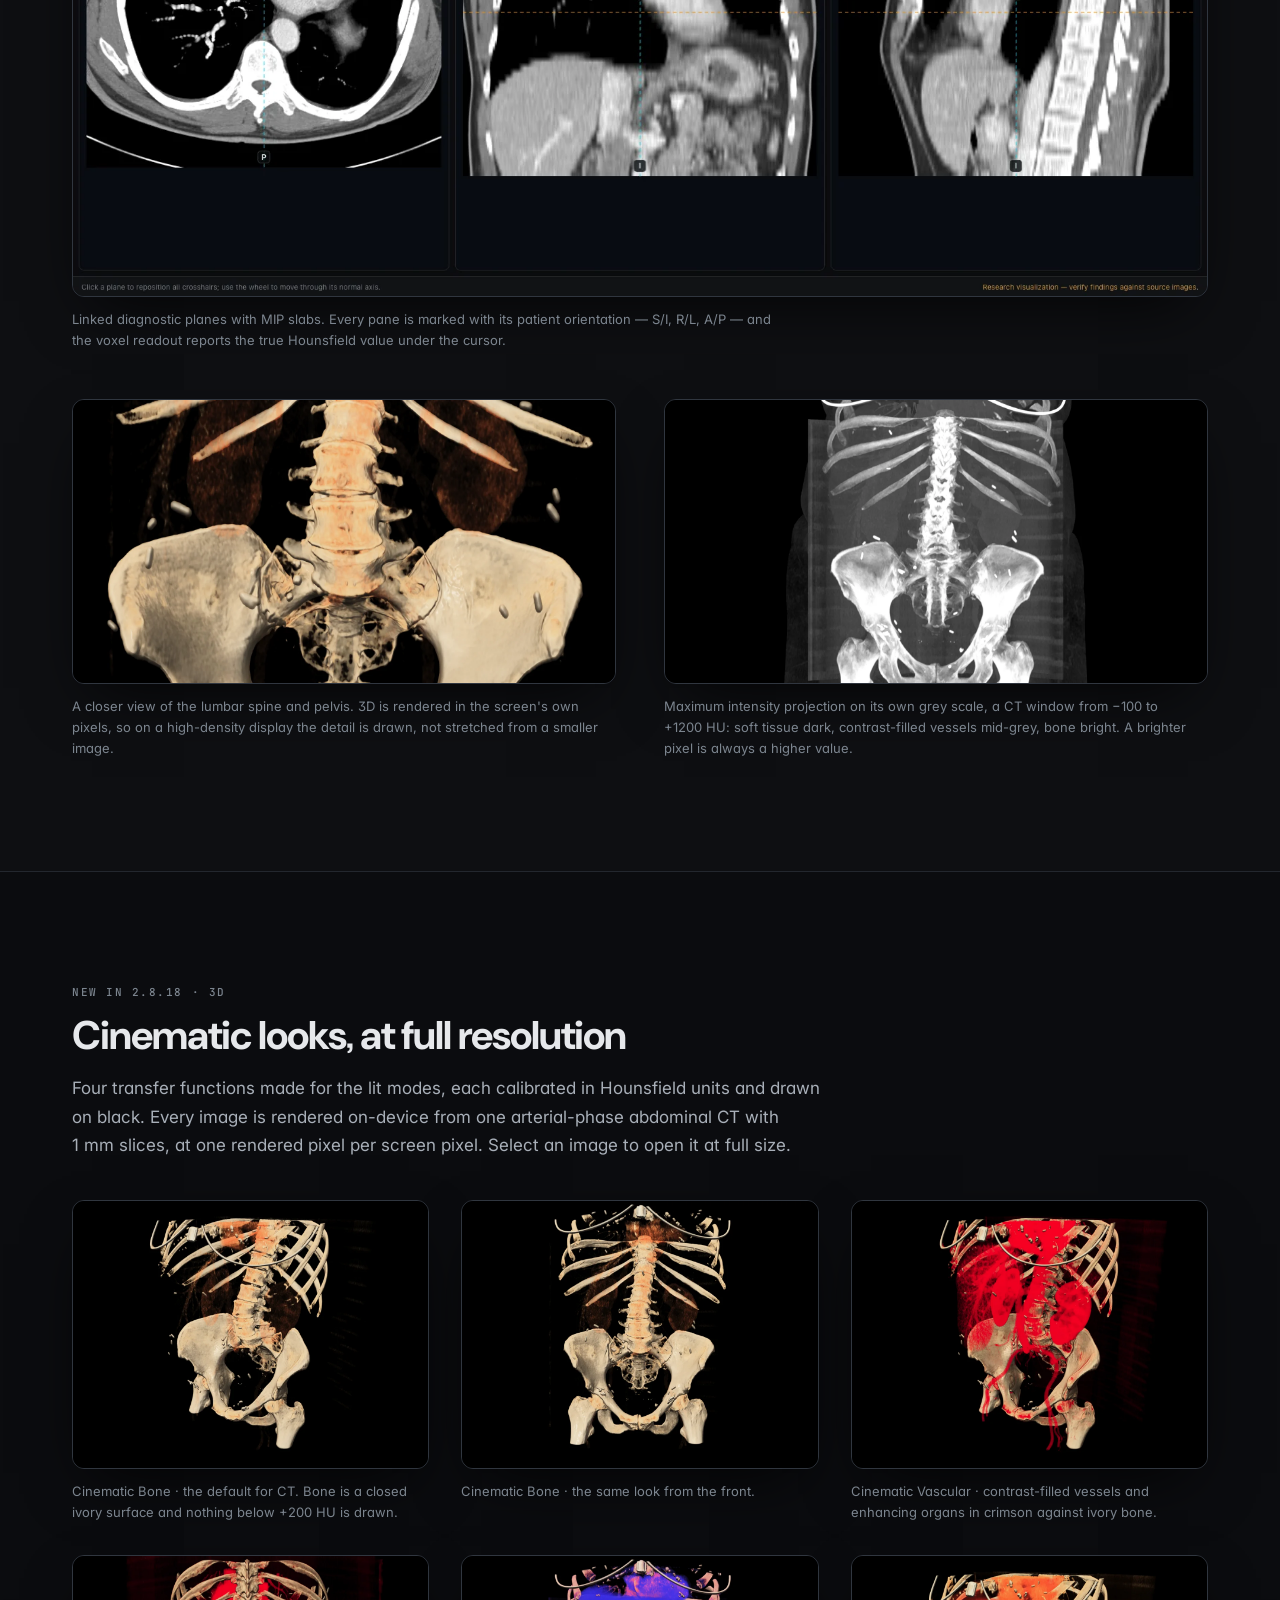
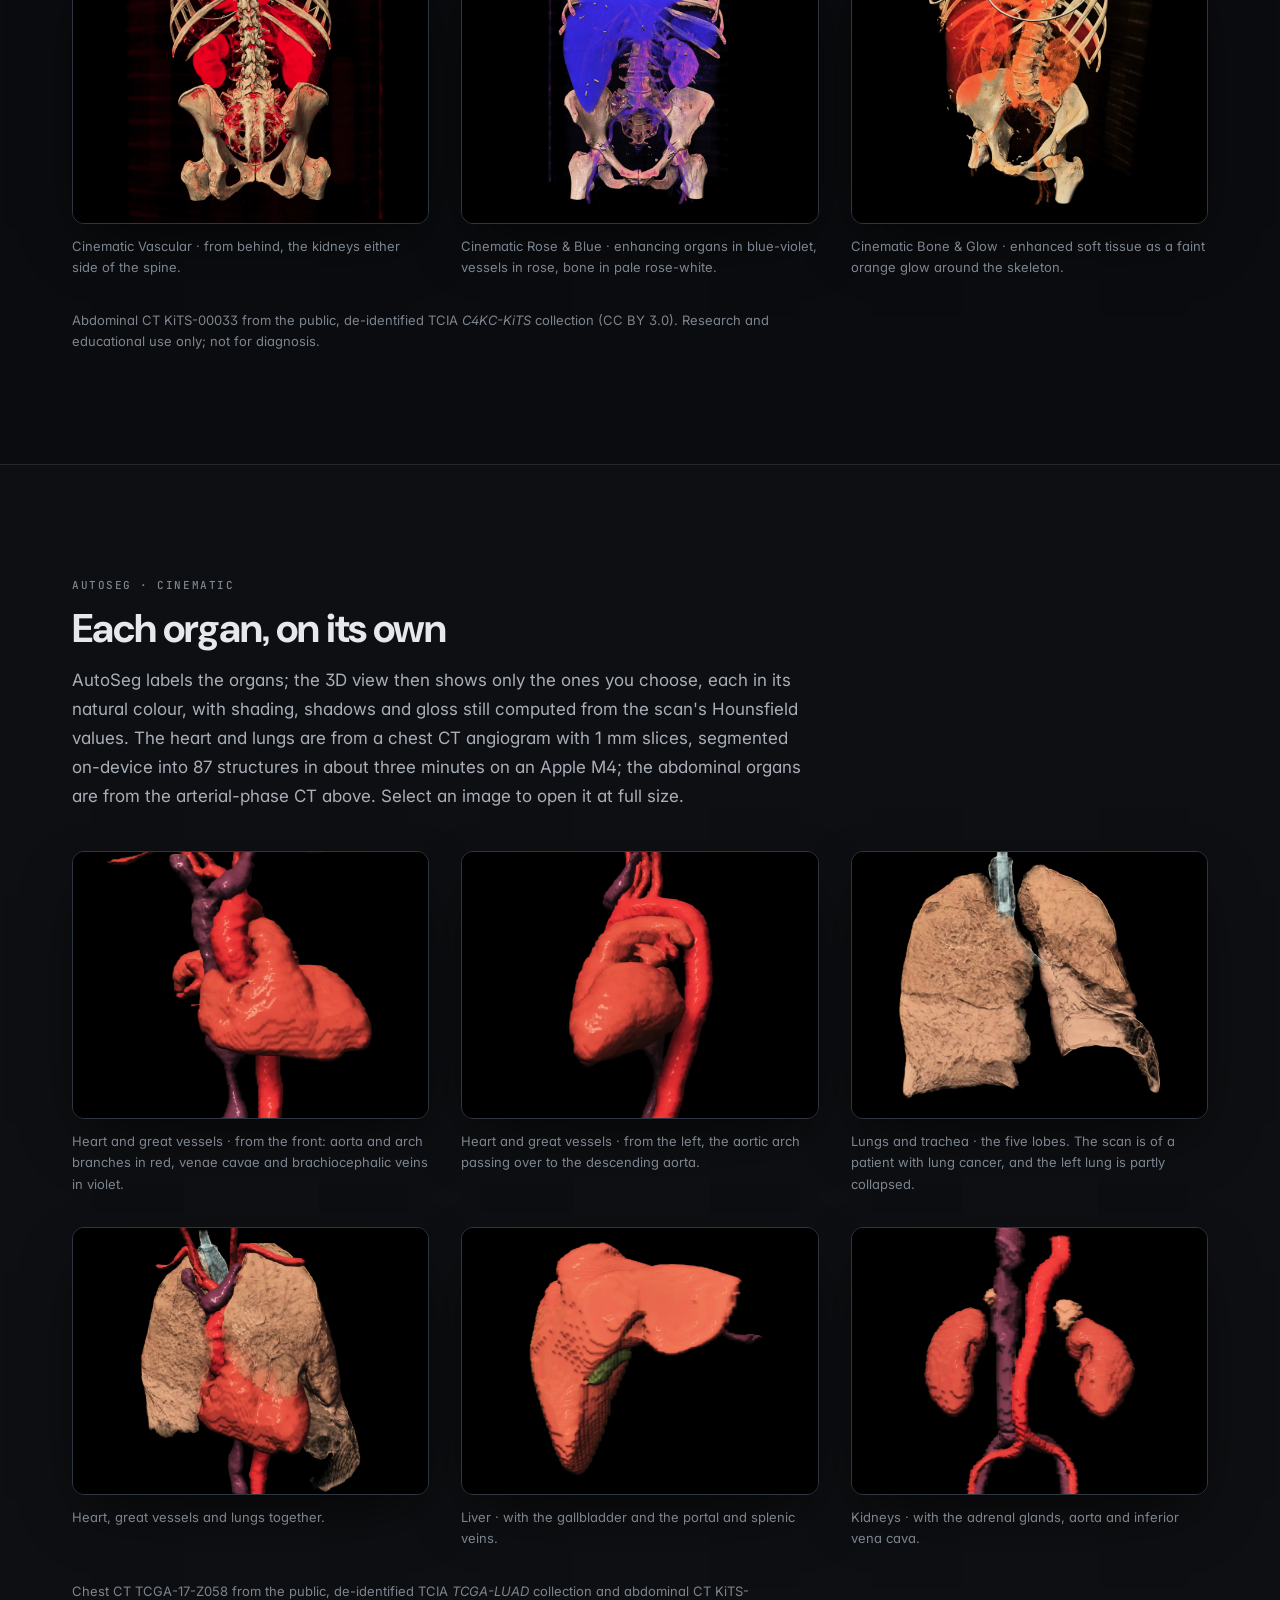
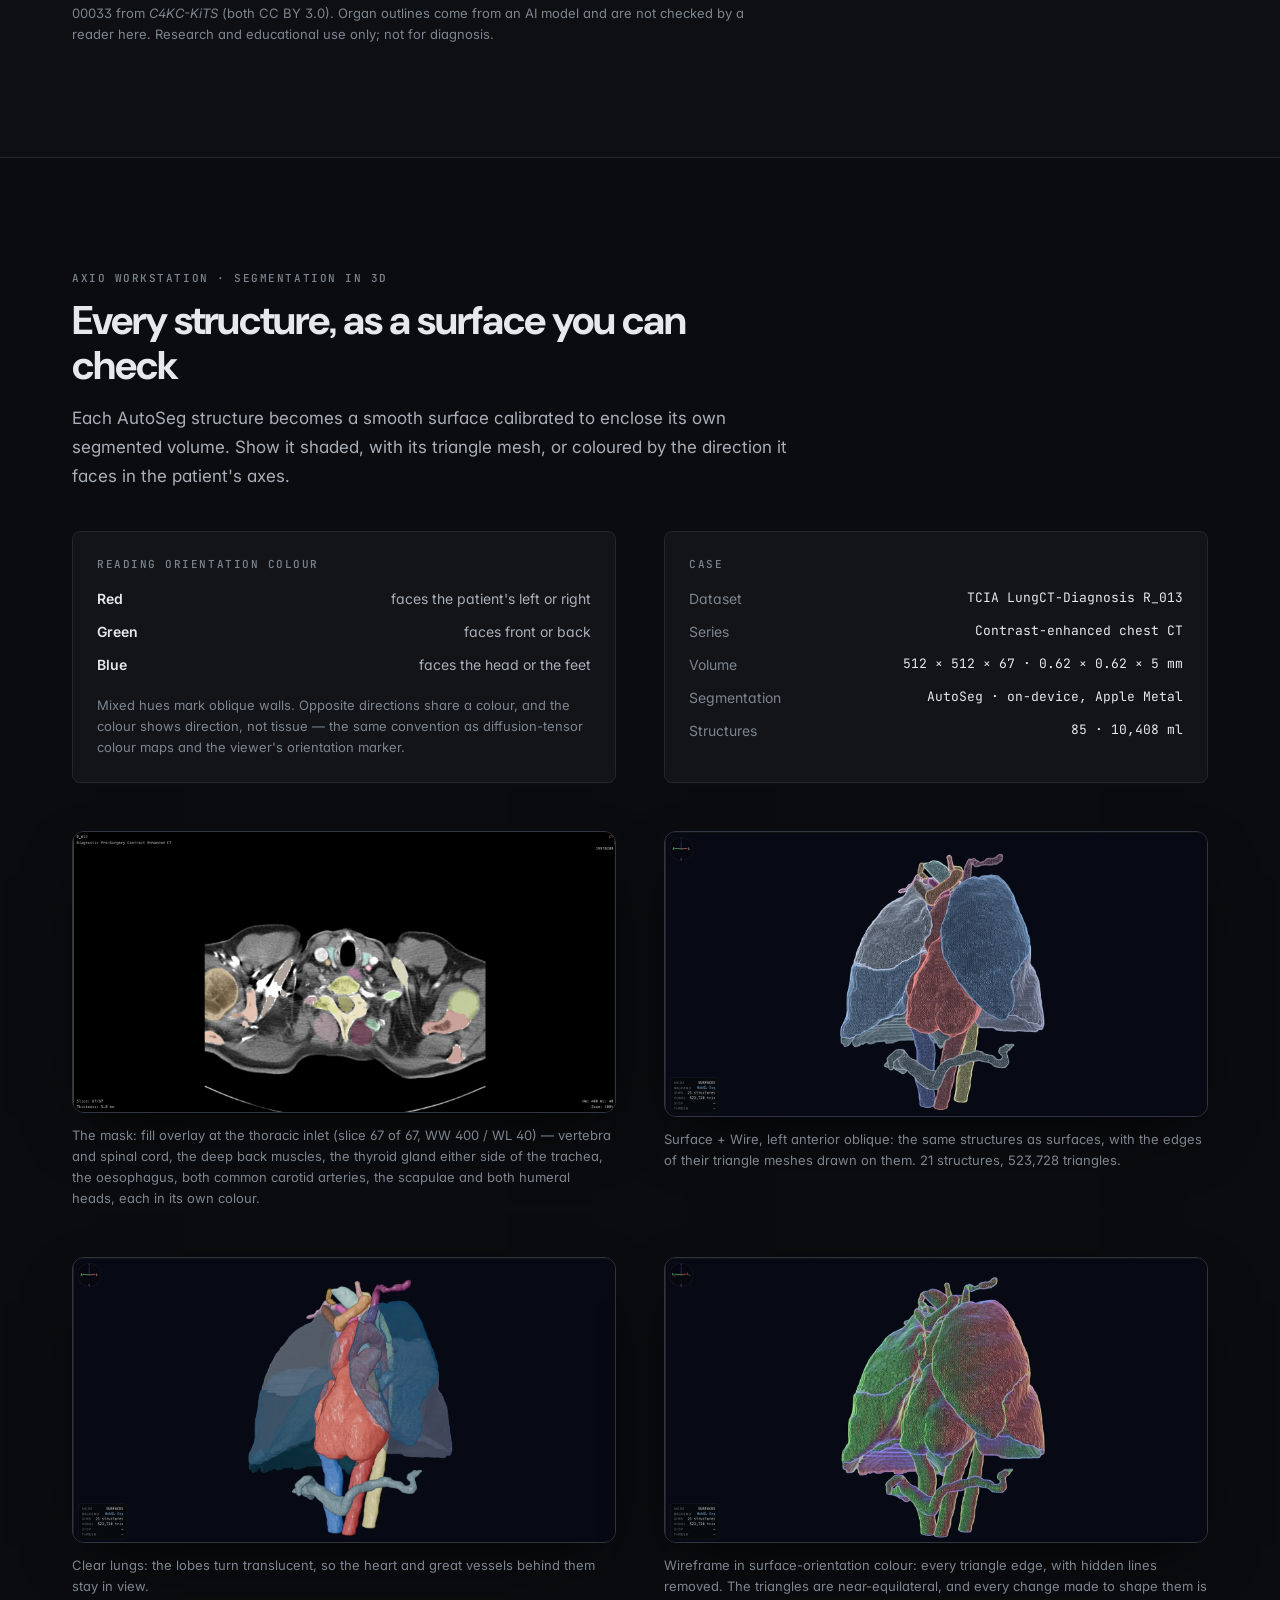
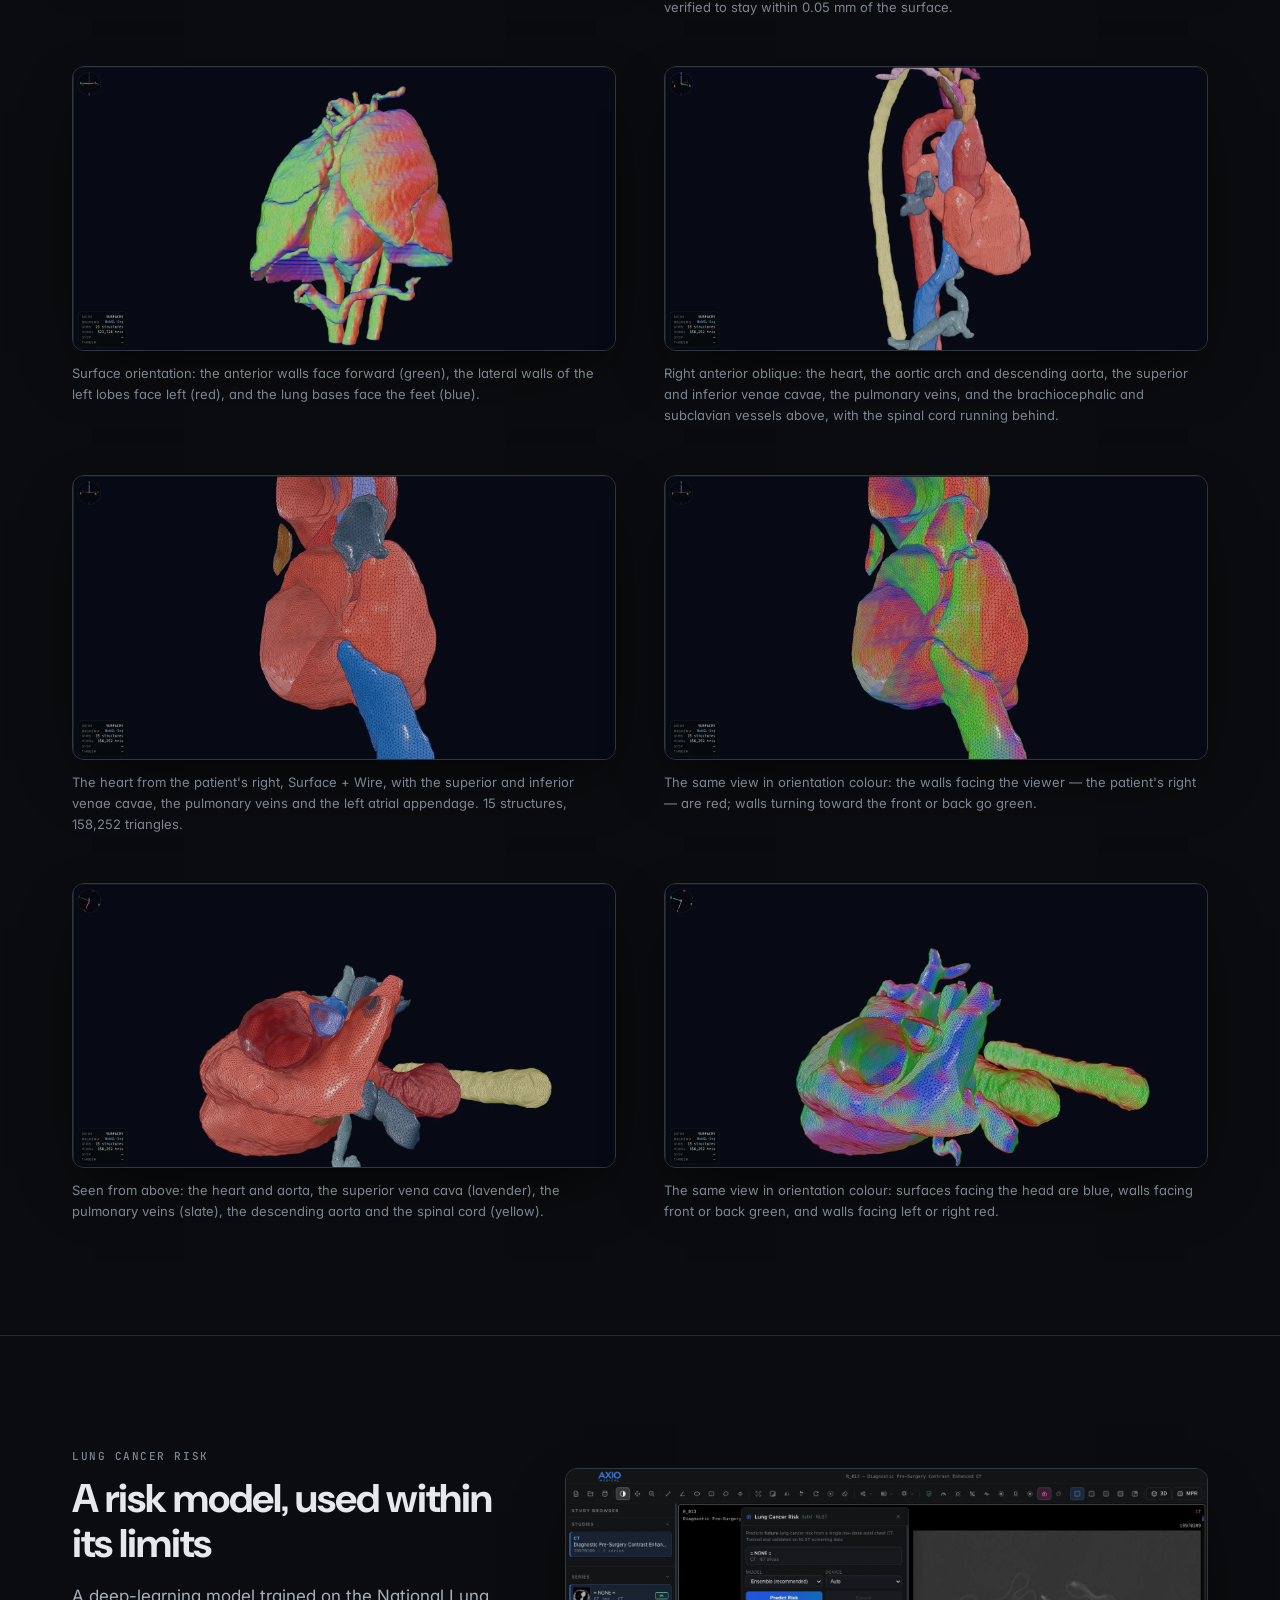
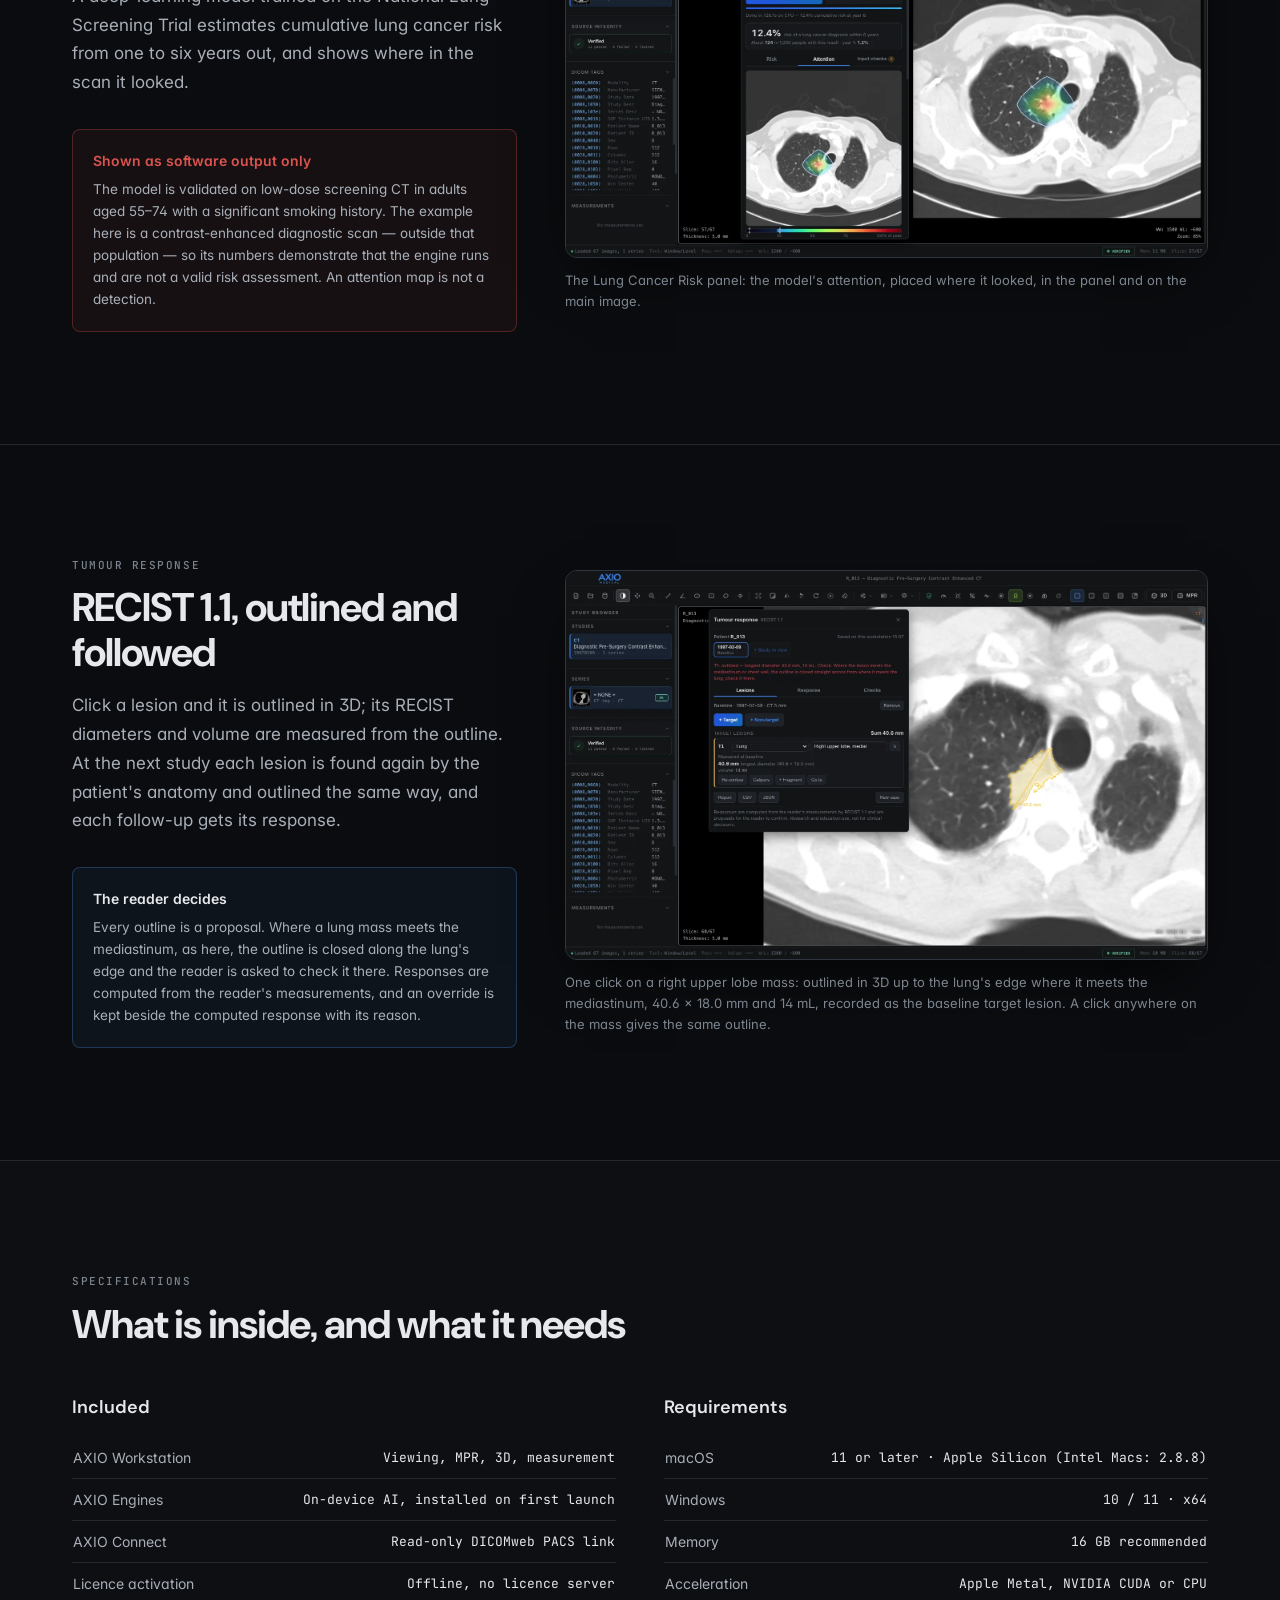
==== commit 5e19d49b: "Website: 2.8.21 — RT Structure Set export; lesions as DICOM SEG, SR and RTSTRUCT" ====
--- a/index.html
+++ b/index.html
@@ -55,7 +55,7 @@
   <div class="wrap pb-16 pt-16 md:pb-20 md:pt-24">
     <div class="grid gap-10 lg:grid-cols-12 lg:items-end">
       <div class="lg:col-span-7">
-        <a href="#download" class="mb-6 inline-flex min-h-[32px] items-center gap-2 rounded-full border border-accent/30 bg-accent/[0.06] px-3.5 text-[13px] font-medium text-accent-tint transition-colors hover:border-accent/60">New in 2.8.20 · solid interface, new analysis icons <span aria-hidden="true">→</span></a>
+        <a href="#download" class="mb-6 inline-flex min-h-[32px] items-center gap-2 rounded-full border border-accent/30 bg-accent/[0.06] px-3.5 text-[13px] font-medium text-accent-tint transition-colors hover:border-accent/60">New in 2.8.21 · RTSTRUCT and lesion DICOM export <span aria-hidden="true">→</span></a>
         <h1 class="font-display text-[clamp(2.25rem,5.2vw,3.75rem)] font-bold leading-[1.05] tracking-tightest">
           Imaging informatics, on your own workstation.
           <span class="text-accent-tint">Try it for 30 days.</span>
@@ -642,15 +642,17 @@
     <div class="grid gap-12 lg:grid-cols-12">
       <div class="lg:col-span-5">
         <p class="eyebrow">Download</p>
-        <h2 class="h-section mt-3">AXIO Medical 2.8.20</h2>
+        <h2 class="h-section mt-3">AXIO Medical 2.8.21</h2>
         <p class="lede mt-4">The 30-day trial. No account needed and no telemetry; enter your institution's licence key to keep using it afterwards.</p>
         <div class="mt-8 rounded-lg border border-accent/30 bg-accent/[0.06] p-5">
-          <p class="text-[14px] font-semibold text-ink-1">New in 2.8.20</p>
+          <p class="text-[14px] font-semibold text-ink-1">New in 2.8.21</p>
+          <p class="mt-2 text-[13.5px] leading-relaxed text-ink-2">Results leave the workstation as more standard DICOM objects. The segmentation exports as an RT Structure Set, with contours that follow the voxel edges, so a structure's volume from its contours equals its voxel volume. The outlined lesions of the nodule, tumour response and PET tools export as a DICOM segmentation, a TID 1500 measurement report and a structure set, each lesion with its axes, volume or SUV values and its category. Everything references the source images and is written to a folder you choose; nothing is sent anywhere. Multi-frame series, which results cannot reference image by image, are now refused by the export instead of being attempted.</p>
+          <p class="mt-3 text-[14px] font-semibold text-ink-1">New in 2.8.20</p>
           <p class="mt-2 text-[13.5px] leading-relaxed text-ink-2">A solid interface: every panel, dialog and read-out is one opaque, neutral tone, with nothing blurred or see-through over the image. Cards are plain blocks, buttons and text fields look different from each other, and a status takes as much colour as it needs attention: a pass is quiet, a caution is amber, a failure is red. The analysis tools have new icons that show what each one measures, in a deep blue. MPR planes, the histogram and the transfer-function editor are drawn on neutral black instead of navy, so grey levels are read against a neutral surround. The histogram shows which values the display window covers.</p>
-          <p class="mt-3 text-[14px] font-semibold text-ink-1">New in 2.8.19</p>
-          <p class="mt-2 text-[13.5px] leading-relaxed text-ink-2">Cinematic looks for soft tissue: skin, muscle under the skin, the lungs inside the rib cage, and the enhancing organs on a contrast-enhanced CT. Skin and muscle have the same Hounsfield values, so a new Skin peel removes the outer millimetres of the body, found from the CT itself with no segmentation. After AutoSeg, organ presets show one organ system on its own in lifelike colour: solid organs, digestive tract, heart and vessels, lungs, skeleton or muscles. Organ surfaces on thin-slice scans are smoother. In the toolbar, a selected tool is a solid colour for its category, and the integrity shield shows its result as a mark as well as a colour.</p>
           <details class="mt-4 border-t border-accent/20 pt-3">
-            <summary class="cursor-pointer text-[13.5px] font-medium text-accent-tint">Earlier versions, 2.8 to 2.8.18</summary>
+            <summary class="cursor-pointer text-[13.5px] font-medium text-accent-tint">Earlier versions, 2.8 to 2.8.19</summary>
+            <p class="mt-3 text-[14px] font-semibold text-ink-1">New in 2.8.19</p>
+            <p class="mt-2 text-[13.5px] leading-relaxed text-ink-2">Cinematic looks for soft tissue: skin, muscle under the skin, the lungs inside the rib cage, and the enhancing organs on a contrast-enhanced CT. Skin and muscle have the same Hounsfield values, so a new Skin peel removes the outer millimetres of the body, found from the CT itself with no segmentation. After AutoSeg, organ presets show one organ system on its own in lifelike colour: solid organs, digestive tract, heart and vessels, lungs, skeleton or muscles. Organ surfaces on thin-slice scans are smoother. In the toolbar, a selected tool is a solid colour for its category, and the integrity shield shows its result as a mark as well as a colour.</p>
             <p class="mt-3 text-[14px] font-semibold text-ink-1">New in 2.8.18</p>
             <p class="mt-2 text-[13.5px] leading-relaxed text-ink-2">Compressed DICOM (JPEG, JPEG-LS, JPEG 2000, RLE) and multi-frame objects open, and files are recognised by content, not by name. An embedded icon or a nested sequence can no longer replace an image's size, pixels or patient details. In 2D, each viewport shows its own orientation letters and corner text, measurements read millimetres only when the image states a pixel size, the window follows the DICOM functions, and non-square pixels are drawn at their true shape. 3D is rendered at the screen's full resolution on black, with cinematic looks: bone as a solid ivory surface, vessels and organs in colour.</p>
             <p class="mt-3 text-[14px] font-semibold text-ink-1">New in 2.8.17</p>
@@ -679,8 +681,8 @@
           <h3 class="font-display text-[18px] font-semibold">macOS</h3>
           <p class="mt-1 text-[13px] text-ink-3">macOS 11+ · Apple Silicon (M1 and later)</p>
           <div class="mt-6 flex flex-col gap-3">
-            <a class="btn-primary" href="https://github.com/godsonj64/axiomedical3-releases/releases/download/v2.8.20/AXIO.Medical-2.8.20-arm64.dmg">Disk image <span class="font-normal opacity-80">· 112 MB</span></a>
-            <a class="btn-secondary" href="https://github.com/godsonj64/axiomedical3-releases/releases/download/v2.8.20/AXIO.Medical-2.8.20-arm64-mac.zip">Zipped app <span class="font-normal text-ink-3">· 123 MB</span></a>
+            <a class="btn-primary" href="https://github.com/godsonj64/axiomedical3-releases/releases/download/v2.8.21/AXIO.Medical-2.8.21-arm64.dmg">Disk image <span class="font-normal opacity-80">· 112 MB</span></a>
+            <a class="btn-secondary" href="https://github.com/godsonj64/axiomedical3-releases/releases/download/v2.8.21/AXIO.Medical-2.8.21-arm64-mac.zip">Zipped app <span class="font-normal text-ink-3">· 123 MB</span></a>
           </div>
           <p class="fine mt-3">Intel Mac? <a class="text-accent-tint underline decoration-accent/40 underline-offset-2 hover:decoration-accent" href="https://github.com/godsonj64/axiomedical3-releases/releases/tag/v2.8.8">2.8.8</a> is the last version for Intel Macs.</p>
         </div>
@@ -688,12 +690,12 @@
           <h3 class="font-display text-[18px] font-semibold">Windows</h3>
           <p class="mt-1 text-[13px] text-ink-3">Windows 10 / 11 · x64</p>
           <div class="mt-6 flex flex-col gap-3">
-            <a class="btn-primary" href="https://github.com/godsonj64/axiomedical3-releases/releases/download/v2.8.20/AXIO.Medical.Setup.2.8.20.exe">Installer <span class="font-normal opacity-80">· 103 MB</span></a>
-            <a class="btn-secondary" href="https://github.com/godsonj64/axiomedical3-releases/releases/download/v2.8.20/AXIO.Medical.2.8.20.exe">Portable <span class="font-normal text-ink-3">· 103 MB</span></a>
+            <a class="btn-primary" href="https://github.com/godsonj64/axiomedical3-releases/releases/download/v2.8.21/AXIO.Medical.Setup.2.8.21.exe">Installer <span class="font-normal opacity-80">· 103 MB</span></a>
+            <a class="btn-secondary" href="https://github.com/godsonj64/axiomedical3-releases/releases/download/v2.8.21/AXIO.Medical.2.8.21.exe">Portable <span class="font-normal text-ink-3">· 103 MB</span></a>
           </div>
         </div>
         <div class="sm:col-span-2">
-          <p class="fine">These builds are not signed with a paid code-signing certificate. On macOS, open the app once, then choose <span class="text-ink-2">Open Anyway</span> under System Settings → Privacy &amp; Security; on Windows, choose <span class="text-ink-2">More info → Run anyway</span> if SmartScreen appears. Verify downloads against the SHA-256 checksums in the <a class="text-accent-tint underline decoration-accent/40 underline-offset-2 hover:decoration-accent" href="https://github.com/godsonj64/axiomedical3-releases/releases/tag/v2.8.20">release notes</a>.</p>
+          <p class="fine">These builds are not signed with a paid code-signing certificate. On macOS, open the app once, then choose <span class="text-ink-2">Open Anyway</span> under System Settings → Privacy &amp; Security; on Windows, choose <span class="text-ink-2">More info → Run anyway</span> if SmartScreen appears. Verify downloads against the SHA-256 checksums in the <a class="text-accent-tint underline decoration-accent/40 underline-offset-2 hover:decoration-accent" href="https://github.com/godsonj64/axiomedical3-releases/releases/tag/v2.8.21">release notes</a>.</p>
         </div>
       </div>
     </div>
